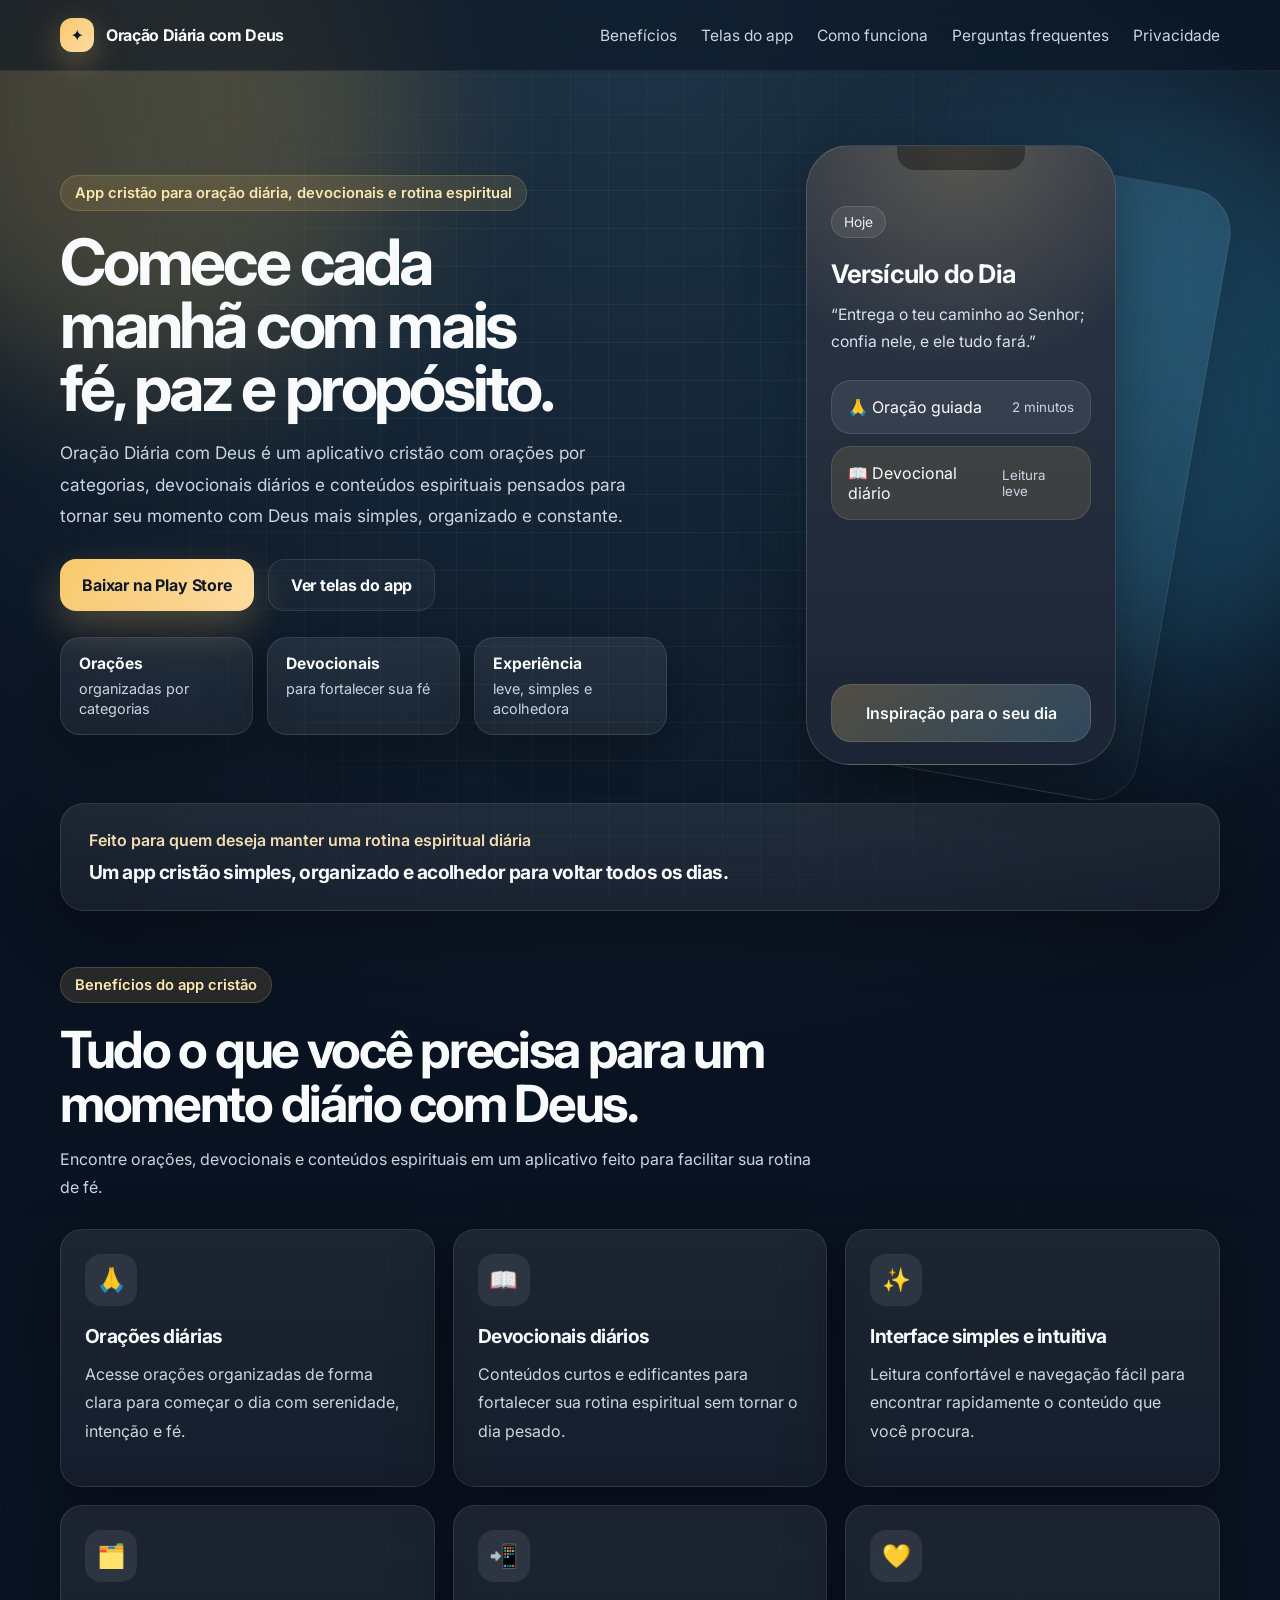
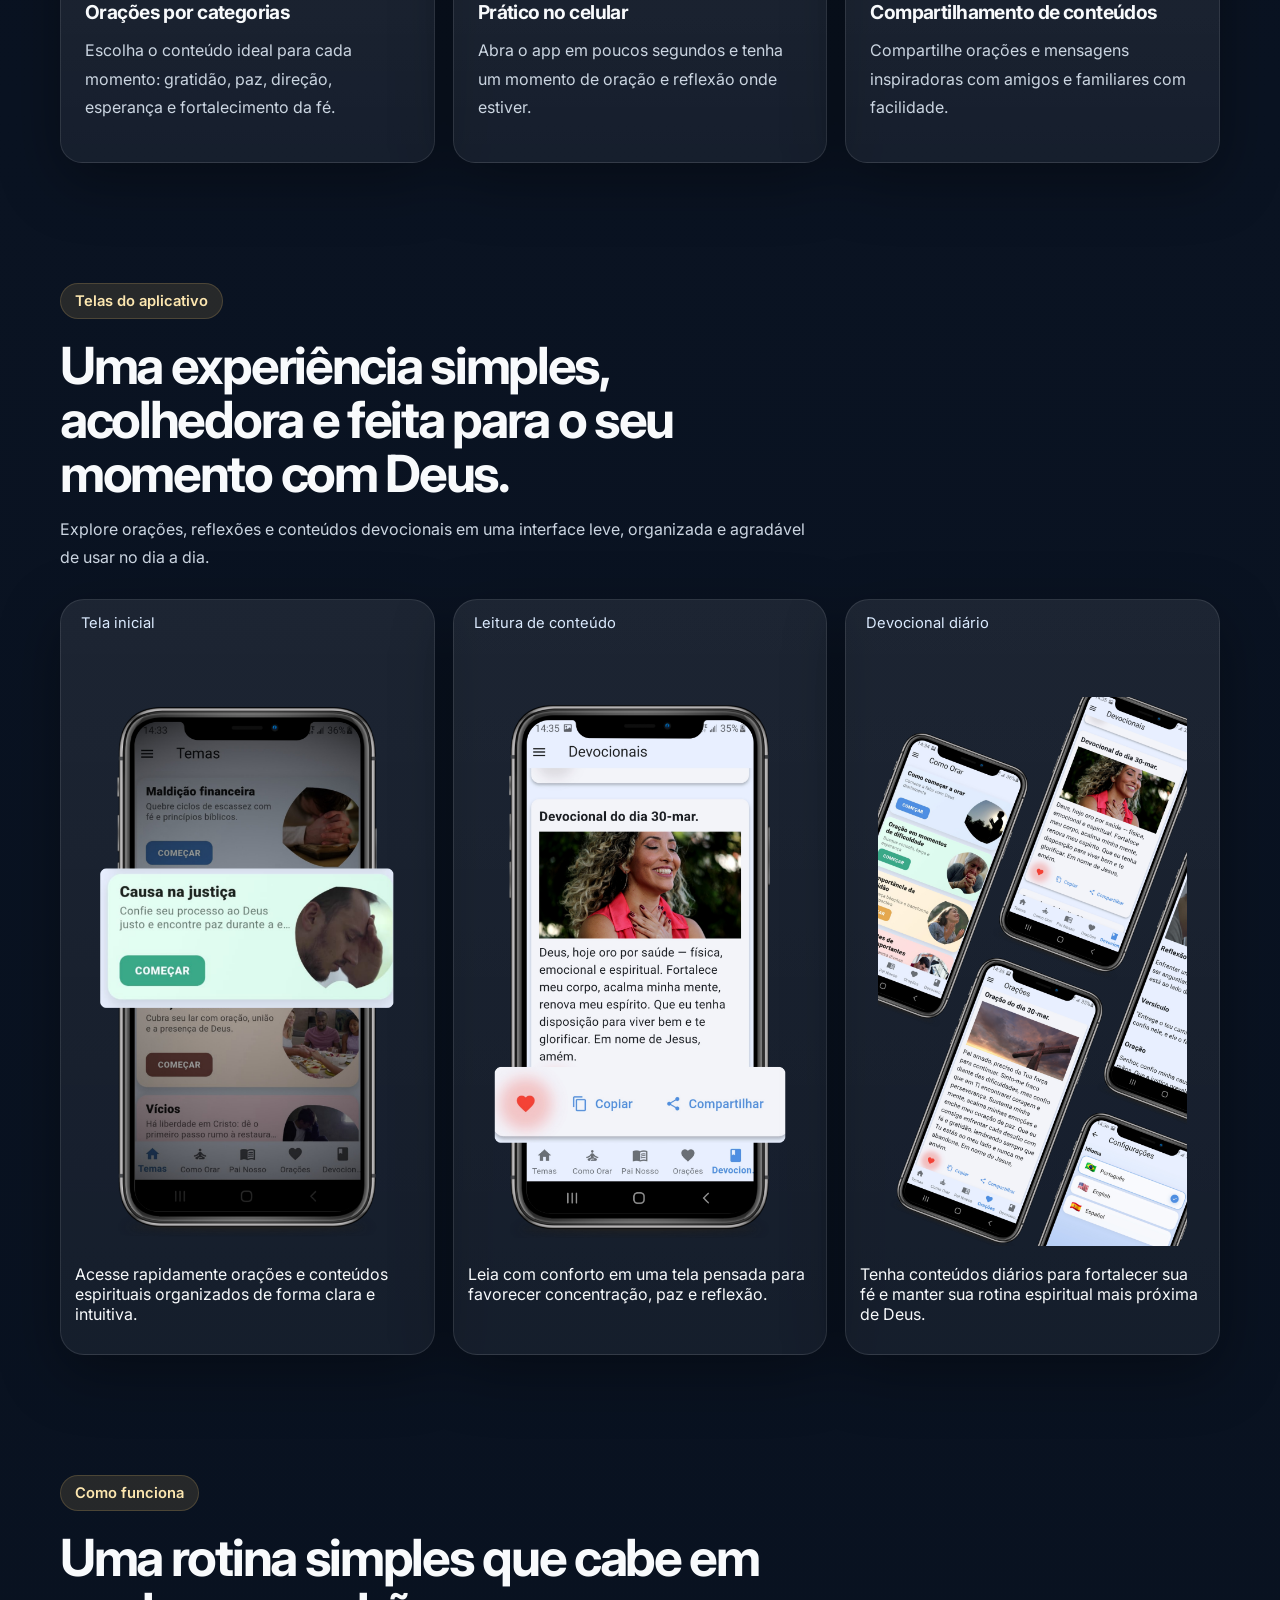
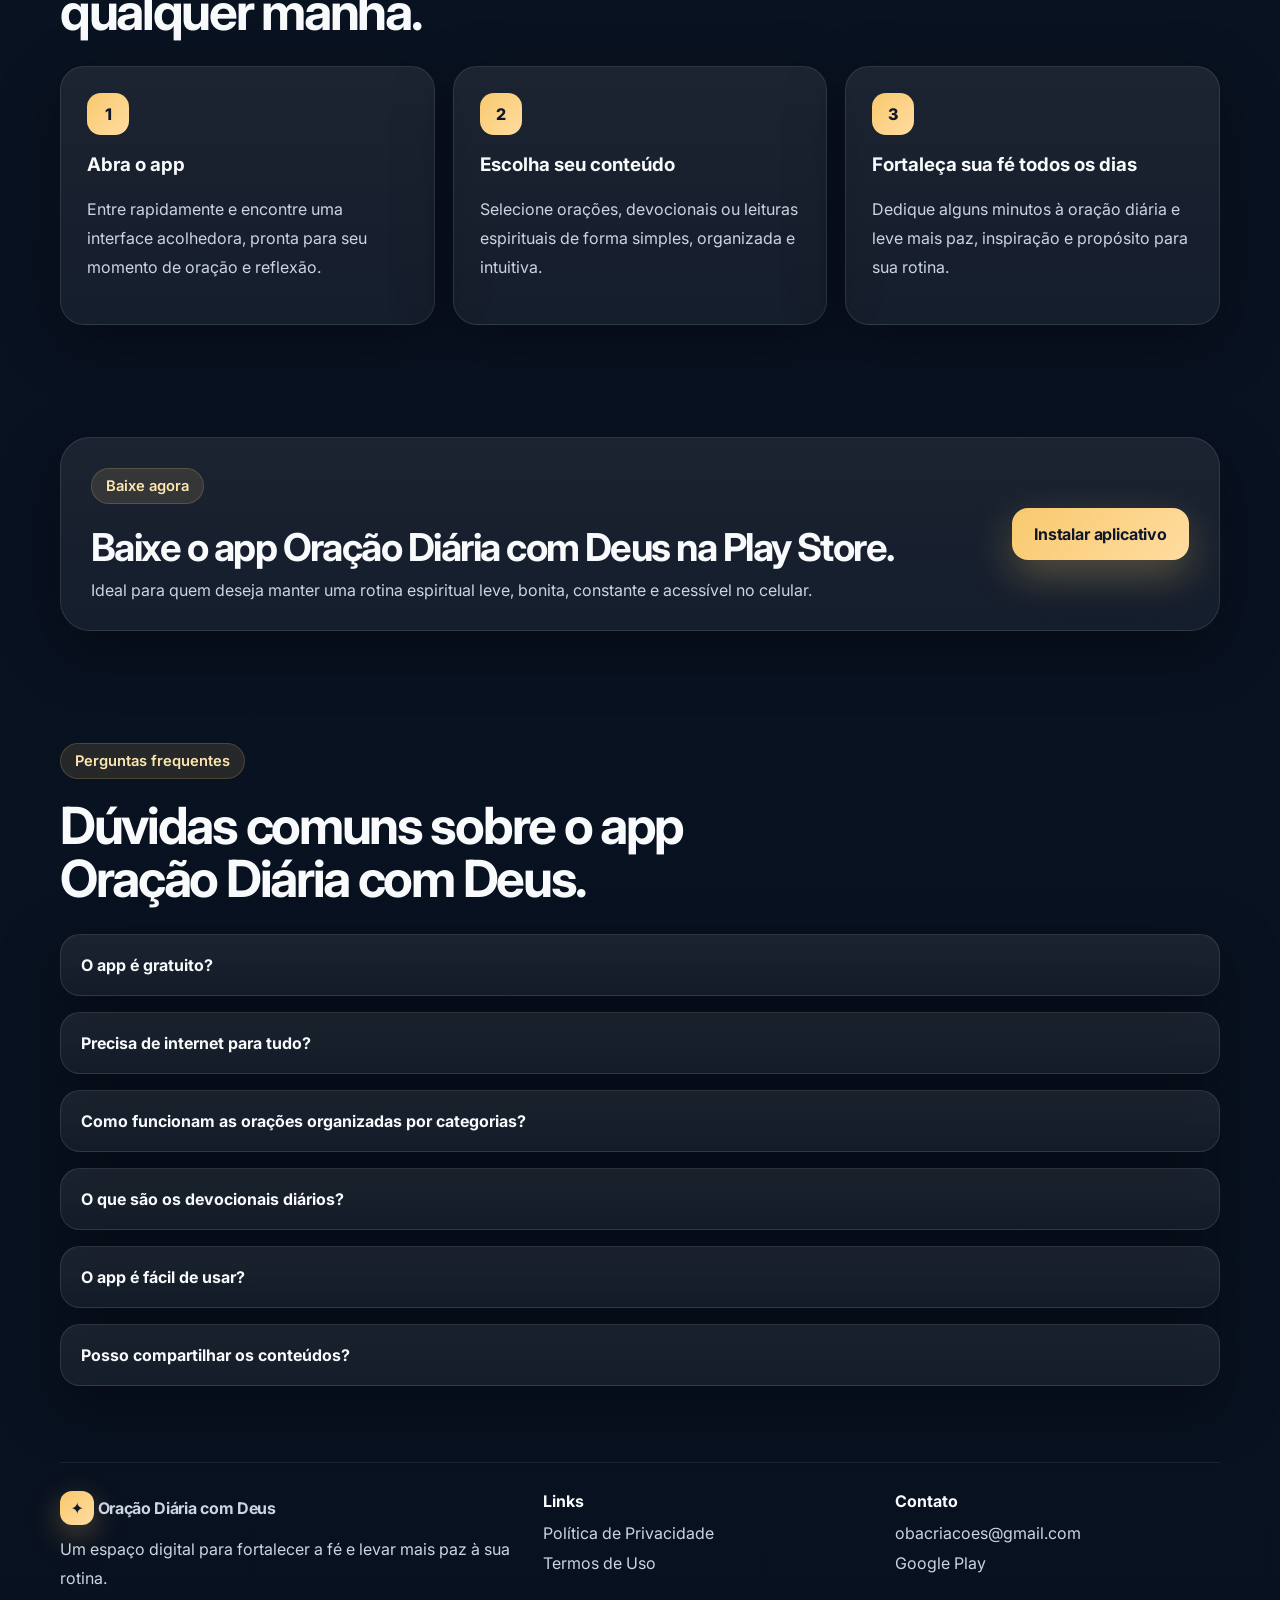
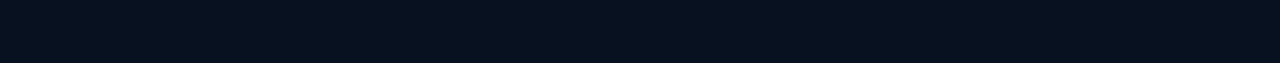
==== index.html @ 7b82adb4 "Add files via upload" ====
<!DOCTYPE html>
<html lang="pt-BR">

<head>
  <meta charset="UTF-8" />
  <meta name="viewport" content="width=device-width, initial-scale=1.0" />

  <title>Oração Diária com Deus | App de orações, devocionais e fé diária</title>
  <meta name="description"
    content="Baixe Oração Diária com Deus, app cristão com orações por categorias, devocionais diários, leitura confortável e conteúdo espiritual para fortalecer sua rotina com Deus." />
  <meta name="theme-color" content="#0f172a" />
  <meta name="robots" content="index, follow, max-image-preview:large" />
  <link rel="canonical" href="https://oracaodiariacomdeus.com.br/" />

  <meta property="og:locale" content="pt_BR" />
  <meta property="og:type" content="website" />
  <meta property="og:site_name" content="Oração Diária com Deus" />
  <meta property="og:title" content="Oração Diária com Deus | App de orações, devocionais e fé diária" />
  <meta property="og:description"
    content="App cristão com orações diárias, devocionais, conteúdo organizado por categorias e experiência simples para seu momento com Deus." />
  <meta property="og:url" content="https://oracaodiariacomdeus.com.br/" />
  <meta property="og:image" content="https://oracaodiariacomdeus.com.br/images/og-cover.jpg" />
  <meta property="og:image:alt" content="Tela do app Oração Diária com Deus com orações e devocionais" />

  <meta name="twitter:card" content="summary_large_image" />
  <meta name="twitter:title" content="Oração Diária com Deus | App de orações, devocionais e fé diária" />
  <meta name="twitter:description"
    content="Baixe o app Oração Diária com Deus e tenha orações, devocionais e conteúdos espirituais em uma experiência leve e acolhedora." />
  <meta name="twitter:image" content="https://oracaodiariacomdeus.com.br/images/og-cover.jpg" />

  <meta name="application-name" content="Oração Diária com Deus" />
  <meta name="apple-mobile-web-app-title" content="Oração Diária com Deus" />

  <link rel="alternate" href="android-app://com.obacriacoes.oracaodamanha/https/oracaodiariacomdeus.com.br/" />
  <link rel="preconnect" href="https://fonts.googleapis.com" />
  <link rel="preconnect" href="https://fonts.gstatic.com" crossorigin />
  <link href="https://fonts.googleapis.com/css2?family=Inter:wght@400;500;600;700;800&display=swap" rel="stylesheet" />
  <link rel="stylesheet" href="styles.css" />

  <script type="application/ld+json">
  {
    "@context": "https://schema.org",
    "@type": "SoftwareApplication",
    "name": "Oração Diária com Deus",
    "applicationCategory": "LifestyleApplication",
    "operatingSystem": "Android",
    "description": "Aplicativo cristão com orações diárias, devocionais, conteúdos espirituais organizados por categorias e leitura confortável para fortalecer a rotina com Deus.",
    "url": "https://oracaodiariacomdeus.com.br/",
    "downloadUrl": "https://play.google.com/store/apps/details?id=com.obacriacoes.oracaodamanha",
    "installUrl": "https://play.google.com/store/apps/details?id=com.obacriacoes.oracaodamanha",
    "offers": {
      "@type": "Offer",
      "price": "0",
      "priceCurrency": "BRL"
    },
    "publisher": {
      "@type": "Organization",
      "name": "Oração Diária com Deus"
    },
    "image": [
      "https://oracaodiariacomdeus.com.br/images/tela-inicial.png",
      "https://oracaodiariacomdeus.com.br/images/tela-detalhe.png",
      "https://oracaodiariacomdeus.com.br/images/tela-devocional.png"
    ]
  }
  </script>

  <script type="application/ld+json">
  {
    "@context": "https://schema.org",
    "@type": "FAQPage",
    "mainEntity": [
      {
        "@type": "Question",
        "name": "O app é gratuito?",
        "acceptedAnswer": {
          "@type": "Answer",
          "text": "Sim. O aplicativo pode ser utilizado gratuitamente e exibe anúncios para manter o conteúdo acessível. Também existe a opção premium para remover anúncios e ter uma experiência ainda mais tranquila."
        }
      },
      {
        "@type": "Question",
        "name": "Precisa de internet para tudo?",
        "acceptedAnswer": {
          "@type": "Answer",
          "text": "Não. Grande parte do conteúdo já fica disponível no próprio aplicativo, permitindo acesso mesmo sem conexão. Algumas funcionalidades podem exigir internet, mas a experiência principal foi pensada para funcionar offline."
        }
      },
      {
        "@type": "Question",
        "name": "Como funcionam as orações organizadas por categorias?",
        "acceptedAnswer": {
          "@type": "Answer",
          "text": "As orações são organizadas de forma clara em categorias, facilitando encontrar rapidamente o conteúdo ideal para cada momento, seja para agradecer, pedir orientação ou fortalecer a fé."
        }
      },
      {
        "@type": "Question",
        "name": "O que são os devocionais diários?",
        "acceptedAnswer": {
          "@type": "Answer",
          "text": "Os devocionais são conteúdos preparados para acompanhar sua rotina espiritual, trazendo reflexões e mensagens que ajudam a manter um momento diário de conexão com Deus."
        }
      },
      {
        "@type": "Question",
        "name": "O app é fácil de usar?",
        "acceptedAnswer": {
          "@type": "Answer",
          "text": "Sim. A interface foi pensada para ser simples, intuitiva e leve, permitindo que qualquer pessoa navegue facilmente entre os conteúdos sem complicações."
        }
      },
      {
        "@type": "Question",
        "name": "Posso compartilhar os conteúdos?",
        "acceptedAnswer": {
          "@type": "Answer",
          "text": "Sim. Você pode compartilhar orações e devocionais com amigos e familiares, levando mensagens de fé e inspiração para outras pessoas."
        }
      }
    ]
  }
  </script>
</head>

<body>
  <div class="bg-orb orb-1"></div>
  <div class="bg-orb orb-2"></div>
  <div class="bg-grid"></div>

  <header class="site-header">
    <div class="container nav">
      <a href="#top" class="brand" aria-label="Página inicial Oração Diária com Deus">
        <span class="brand-mark">✦</span>
        <span>Oração Diária com Deus</span>
      </a>
      <nav aria-label="Navegação principal">
        <a href="#beneficios">Benefícios</a>
        <a href="#screens">Telas do app</a>
        <a href="#como-funciona">Como funciona</a>
        <a href="#faq">Perguntas frequentes</a>
        <a href="privacy-policy.html">Privacidade</a>
      </nav>
    </div>
  </header>

  <main id="top">
    <section class="hero container">
      <div class="hero-copy reveal">
        <span class="eyebrow">App cristão para oração diária, devocionais e rotina espiritual</span>
        <h1>Comece cada manhã com mais fé, paz e propósito.</h1>
        <p class="lead">
          Oração Diária com Deus é um aplicativo cristão com orações por categorias,
          devocionais diários e conteúdos espirituais pensados para tornar seu momento com Deus
          mais simples, organizado e constante.
        </p>
        <div class="hero-actions">
          <a class="btn btn-primary"
            href="https://play.google.com/store/apps/details?id=com.obacriacoes.oracaodamanha"
            target="_blank"
            rel="noopener noreferrer"
            aria-label="Baixar Oração Diária com Deus na Google Play">
            Baixar na Play Store
          </a>
          <a class="btn btn-secondary" href="#screens">Ver telas do app</a>
        </div>
        <div class="mini-stats">
          <div>
            <strong>Orações</strong>
            <span>organizadas por categorias</span>
          </div>
          <div>
            <strong>Devocionais</strong>
            <span>para fortalecer sua fé</span>
          </div>
          <div>
            <strong>Experiência</strong>
            <span>leve, simples e acolhedora</span>
          </div>
        </div>
      </div>

      <div class="hero-visual reveal-delay" aria-label="Prévia visual do aplicativo">
        <div class="phone phone-back"></div>
        <div class="phone phone-front">
          <div class="phone-notch"></div>
          <div class="screen-content">
            <div class="screen-badge">Hoje</div>
            <h3>Versículo do Dia</h3>
            <p class="screen-verse">“Entrega o teu caminho ao Senhor; confia nele, e ele tudo fará.”</p>
            <div class="screen-card">
              <span>🙏 Oração guiada</span>
              <small>2 minutos</small>
            </div>
            <div class="screen-card alt">
              <span>📖 Devocional diário</span>
              <small>Leitura leve</small>
            </div>
            <div class="screen-footer">
              <span>Inspiração para o seu dia</span>
            </div>
          </div>
        </div>
      </div>
    </section>

    <section class="trust container reveal" aria-label="Proposta de valor do aplicativo">
      <div class="trust-card">
        <span>Feito para quem deseja manter uma rotina espiritual diária</span>
        <strong>Um app cristão simples, organizado e acolhedor para voltar todos os dias.</strong>
      </div>
    </section>

    <section id="beneficios" class="section container">
      <div class="section-heading reveal">
        <span class="eyebrow">Benefícios do app cristão</span>
        <h2>Tudo o que você precisa para um momento diário com Deus.</h2>
        <p>Encontre orações, devocionais e conteúdos espirituais em um aplicativo feito para facilitar sua rotina de fé.</p>
      </div>
      <div class="feature-grid">
        <article class="card reveal">
          <div class="icon">🙏</div>
          <h3>Orações diárias</h3>
          <p>Acesse orações organizadas de forma clara para começar o dia com serenidade, intenção e fé.</p>
        </article>
        <article class="card reveal">
          <div class="icon">📖</div>
          <h3>Devocionais diários</h3>
          <p>Conteúdos curtos e edificantes para fortalecer sua rotina espiritual sem tornar o dia pesado.</p>
        </article>
        <article class="card reveal">
          <div class="icon">✨</div>
          <h3>Interface simples e intuitiva</h3>
          <p>Leitura confortável e navegação fácil para encontrar rapidamente o conteúdo que você procura.</p>
        </article>
        <article class="card reveal">
          <div class="icon">🗂️</div>
          <h3>Orações por categorias</h3>
          <p>Escolha o conteúdo ideal para cada momento: gratidão, paz, direção, esperança e fortalecimento da fé.</p>
        </article>
        <article class="card reveal">
          <div class="icon">📲</div>
          <h3>Prático no celular</h3>
          <p>Abra o app em poucos segundos e tenha um momento de oração e reflexão onde estiver.</p>
        </article>
        <article class="card reveal">
          <div class="icon">💛</div>
          <h3>Compartilhamento de conteúdos</h3>
          <p>Compartilhe orações e mensagens inspiradoras com amigos e familiares com facilidade.</p>
        </article>
      </div>
    </section>

    <section id="screens" class="section container section-soft">
      <div class="section-heading reveal">
        <span class="eyebrow">Telas do aplicativo</span>
        <h2>Uma experiência simples, acolhedora e feita para o seu momento com Deus.</h2>
        <p>Explore orações, reflexões e conteúdos devocionais em uma interface leve, organizada e agradável de usar no dia a dia.</p>
      </div>

      <div class="shots-grid">
        <div class="shot reveal">
          <div class="shot-top">Tela inicial</div>
          <div class="shot-body">
            <img src="images/tela-inicial.png"
              alt="Tela inicial do aplicativo Oração Diária com Deus mostrando categorias de orações"
              class="shot-image" />
          </div>
          <p class="shot-caption">Acesse rapidamente orações e conteúdos espirituais organizados de forma clara e intuitiva.</p>
        </div>

        <div class="shot reveal">
          <div class="shot-top">Leitura de conteúdo</div>
          <div class="shot-body">
            <img src="images/tela-detalhe.png"
              alt="Tela de leitura de oração no aplicativo Oração Diária com Deus com texto confortável"
              class="shot-image" />
          </div>
          <p class="shot-caption">Leia com conforto em uma tela pensada para favorecer concentração, paz e reflexão.</p>
        </div>

        <div class="shot reveal">
          <div class="shot-top">Devocional diário</div>
          <div class="shot-body">
            <img src="images/tela-devocional.png"
              alt="Tela de devocional diário do aplicativo Oração Diária com Deus"
              class="shot-image" />
          </div>
          <p class="shot-caption">Tenha conteúdos diários para fortalecer sua fé e manter sua rotina espiritual mais próxima de Deus.</p>
        </div>
      </div>
    </section>

    <section id="como-funciona" class="section container">
      <div class="section-heading reveal">
        <span class="eyebrow">Como funciona</span>
        <h2>Uma rotina simples que cabe em qualquer manhã.</h2>
      </div>
      <div class="steps">
        <article class="step reveal">
          <span class="step-number">1</span>
          <h3>Abra o app</h3>
          <p>Entre rapidamente e encontre uma interface acolhedora, pronta para seu momento de oração e reflexão.</p>
        </article>
        <article class="step reveal">
          <span class="step-number">2</span>
          <h3>Escolha seu conteúdo</h3>
          <p>Selecione orações, devocionais ou leituras espirituais de forma simples, organizada e intuitiva.</p>
        </article>
        <article class="step reveal">
          <span class="step-number">3</span>
          <h3>Fortaleça sua fé todos os dias</h3>
          <p>Dedique alguns minutos à oração diária e leve mais paz, inspiração e propósito para sua rotina.</p>
        </article>
      </div>
    </section>

    <section class="section container">
      <div class="cta reveal">
        <div>
          <span class="eyebrow">Baixe agora</span>
          <h2>Baixe o app Oração Diária com Deus na Play Store.</h2>
          <p>Ideal para quem deseja manter uma rotina espiritual leve, bonita, constante e acessível no celular.</p>
        </div>
        <a class="btn btn-primary"
          href="https://play.google.com/store/apps/details?id=com.obacriacoes.oracaodamanha"
          target="_blank"
          rel="noopener noreferrer"
          aria-label="Instalar aplicativo Oração Diária com Deus na Google Play">
          Instalar aplicativo
        </a>
      </div>
    </section>

    <section id="faq" class="section container">
      <div class="section-heading reveal">
        <span class="eyebrow">Perguntas frequentes</span>
        <h2>Dúvidas comuns sobre o app Oração Diária com Deus.</h2>
      </div>

      <div class="faq-list">
        <details class="faq-item reveal">
          <summary>O app é gratuito?</summary>
          <p>Sim. O aplicativo pode ser utilizado gratuitamente e exibe anúncios para manter o conteúdo acessível. Também existe a opção premium para remover anúncios e ter uma experiência ainda mais tranquila.</p>
        </details>

        <details class="faq-item reveal">
          <summary>Precisa de internet para tudo?</summary>
          <p>Não. Grande parte do conteúdo já fica disponível no próprio aplicativo, permitindo acesso mesmo sem conexão. Algumas funcionalidades podem exigir internet, mas a experiência principal foi pensada para funcionar offline.</p>
        </details>

        <details class="faq-item reveal">
          <summary>Como funcionam as orações organizadas por categorias?</summary>
          <p>As orações são organizadas de forma clara em categorias, facilitando encontrar rapidamente o conteúdo ideal para cada momento, seja para agradecer, pedir orientação ou fortalecer a fé.</p>
        </details>

        <details class="faq-item reveal">
          <summary>O que são os devocionais diários?</summary>
          <p>Os devocionais são conteúdos preparados para acompanhar sua rotina espiritual, trazendo reflexões e mensagens que ajudam a manter um momento diário de conexão com Deus.</p>
        </details>

        <details class="faq-item reveal">
          <summary>O app é fácil de usar?</summary>
          <p>Sim. A interface foi pensada para ser simples, intuitiva e leve, permitindo que qualquer pessoa navegue facilmente entre os conteúdos sem complicações.</p>
        </details>

        <details class="faq-item reveal">
          <summary>Posso compartilhar os conteúdos?</summary>
          <p>Sim. Você pode compartilhar orações e devocionais com amigos e familiares, levando mensagens de fé e inspiração para outras pessoas.</p>
        </details>
      </div>
    </section>
  </main>

  <footer class="site-footer">
    <div class="container footer-grid">
      <div>
        <a href="#top" class="brand footer-brand" aria-label="Voltar ao topo da página">
          <span class="brand-mark">✦</span>
          <span>Oração Diária com Deus</span>
        </a>
        <p class="footer-copy">Um espaço digital para fortalecer a fé e levar mais paz à sua rotina.</p>
      </div>
      <div>
        <h4>Links</h4>
        <a href="privacy-policy.html">Política de Privacidade</a>
        <a href="terms.html">Termos de Uso</a>
      </div>
      <div>
        <h4>Contato</h4>
        <a href="mailto:obacriacoes@gmail.com">obacriacoes@gmail.com</a>
        <a href="https://play.google.com/store/apps/details?id=com.obacriacoes.oracaodamanha" target="_blank" rel="noopener noreferrer">Google Play</a>
      </div>
    </div>
  </footer>

  <script src="script.js"></script>
</body>

</html>
---- styles.css ----
:root {
  --bg: #08111f;
  --bg-soft: rgba(255,255,255,0.06);
  --card: rgba(255,255,255,0.08);
  --card-strong: rgba(255,255,255,0.12);
  --text: #f8fafc;
  --muted: #cbd5e1;
  --line: rgba(255,255,255,0.1);
  --primary: #f8c96d;
  --primary-2: #ffdca1;
  --accent: #7dd3fc;
  --shadow: 0 18px 60px rgba(0, 0, 0, 0.35);
  --radius-xl: 28px;
  --radius-lg: 22px;
  --radius-md: 16px;
  --container: 1160px;
}

* { box-sizing: border-box; }
html { scroll-behavior: smooth; }
body {
  margin: 0;
  font-family: 'Inter', system-ui, -apple-system, BlinkMacSystemFont, 'Segoe UI', sans-serif;
  background:
    radial-gradient(circle at top, rgba(125, 211, 252, 0.18), transparent 22%),
    linear-gradient(180deg, #09111e 0%, #0a1322 35%, #08111f 100%);
  color: var(--text);
  min-height: 100vh;
  overflow-x: hidden;
}

a { color: inherit; text-decoration: none; }
img { max-width: 100%; display: block; }
.container { width: min(calc(100% - 40px), var(--container)); margin: 0 auto; position: relative; z-index: 2; }

.bg-grid {
  position: fixed;
  inset: 0;
  background-image:
    linear-gradient(rgba(255,255,255,0.04) 1px, transparent 1px),
    linear-gradient(90deg, rgba(255,255,255,0.04) 1px, transparent 1px);
  background-size: 38px 38px;
  mask-image: radial-gradient(circle at center, black 35%, transparent 82%);
  pointer-events: none;
  z-index: 0;
}

.bg-orb {
  position: fixed;
  width: 34rem;
  height: 34rem;
  border-radius: 999px;
  filter: blur(80px);
  opacity: 0.22;
  z-index: 0;
  pointer-events: none;
}
.orb-1 { top: -10rem; left: -8rem; background: #f6c35a; }
.orb-2 { right: -8rem; top: 8rem; background: #38bdf8; }

.site-header {
  position: sticky;
  top: 0;
  z-index: 10;
  backdrop-filter: blur(16px);
  background: rgba(8, 17, 31, 0.55);
  border-bottom: 1px solid rgba(255,255,255,0.06);
}

.nav {
  display: flex;
  align-items: center;
  justify-content: space-between;
  padding: 18px 0;
}

.brand {
  display: inline-flex;
  align-items: center;
  gap: 12px;
  font-weight: 700;
  letter-spacing: -0.02em;
}

.brand-mark {
  display: inline-grid;
  place-items: center;
  width: 34px;
  height: 34px;
  border-radius: 12px;
  color: #0f172a;
  background: linear-gradient(135deg, var(--primary), var(--primary-2));
  box-shadow: 0 10px 30px rgba(248, 201, 109, 0.3);
}

nav {
  display: flex;
  gap: 24px;
  color: var(--muted);
  font-size: 0.97rem;
}

nav a:hover { color: var(--text); }

.hero {
  display: grid;
  grid-template-columns: 1.08fr 0.92fr;
  gap: 36px;
  align-items: center;
  padding: 84px 0 48px;
}

.eyebrow {
  display: inline-flex;
  padding: 8px 14px;
  border-radius: 999px;
  background: rgba(248, 201, 109, 0.12);
  border: 1px solid rgba(248, 201, 109, 0.18);
  color: #fde7b0;
  font-weight: 600;
  font-size: 0.92rem;
  margin-bottom: 20px;
}

h1, h2, h3, h4, p { margin-top: 0; }
.hero h1 {
  font-size: clamp(2.7rem, 5vw, 5rem);
  line-height: 0.98;
  letter-spacing: -0.05em;
  max-width: 12ch;
  margin-bottom: 18px;
}

.lead {
  color: var(--muted);
  font-size: 1.08rem;
  line-height: 1.8;
  max-width: 60ch;
  margin-bottom: 28px;
}

.hero-actions {
  display: flex;
  gap: 14px;
  flex-wrap: wrap;
  margin-bottom: 26px;
}

.btn {
  display: inline-flex;
  align-items: center;
  justify-content: center;
  min-height: 52px;
  padding: 0 22px;
  border-radius: 16px;
  font-weight: 700;
  letter-spacing: -0.01em;
  transition: transform .2s ease, box-shadow .2s ease, border-color .2s ease;
}
.btn:hover { transform: translateY(-2px); }
.btn-primary {
  color: #0f172a;
  background: linear-gradient(135deg, var(--primary), var(--primary-2));
  box-shadow: 0 16px 40px rgba(248, 201, 109, 0.28);
}
.btn-secondary {
  color: var(--text);
  background: rgba(255,255,255,0.04);
  border: 1px solid rgba(255,255,255,0.1);
}

.mini-stats {
  display: grid;
  grid-template-columns: repeat(3, 1fr);
  gap: 14px;
  max-width: 720px;
}

.mini-stats div,
.card,
.step,
.trust-card,
.cta,
.faq-item,
.shot {
  background: linear-gradient(180deg, rgba(255,255,255,0.08), rgba(255,255,255,0.05));
  border: 1px solid var(--line);
  box-shadow: var(--shadow);
}

.mini-stats div {
  padding: 16px 18px;
  border-radius: 20px;
}
.mini-stats strong { display: block; margin-bottom: 5px; font-size: 0.98rem; }
.mini-stats span { color: var(--muted); font-size: 0.9rem; }

.hero-visual {
  position: relative;
  min-height: 600px;
  display: grid;
  place-items: center;
}

.phone {
  position: absolute;
  width: 310px;
  height: 620px;
  border-radius: 44px;
  border: 1px solid rgba(255,255,255,0.14);
  background: linear-gradient(180deg, rgba(255,255,255,0.12), rgba(255,255,255,0.04));
  box-shadow: var(--shadow);
}
.phone-back {
  transform: translate(70px, 20px) rotate(10deg);
  opacity: 0.6;
  background: linear-gradient(180deg, rgba(125, 211, 252, 0.25), rgba(255,255,255,0.03));
}
.phone-front {
  overflow: hidden;
  background:
    linear-gradient(180deg, rgba(255,255,255,0.12), rgba(255,255,255,0.06)),
    radial-gradient(circle at top, rgba(248, 201, 109, 0.22), transparent 36%),
    linear-gradient(180deg, #0f1a2c 0%, #0d1728 100%);
}
.phone-notch {
  width: 128px;
  height: 24px;
  background: rgba(0,0,0,0.35);
  border-radius: 0 0 18px 18px;
  margin: 0 auto;
}
.screen-content {
  padding: 26px 24px 22px;
  display: flex;
  flex-direction: column;
  height: calc(100% - 24px);
}
.screen-badge {
  align-self: flex-start;
  margin-top: 10px;
  font-size: 0.86rem;
  padding: 7px 12px;
  border-radius: 999px;
  background: rgba(255,255,255,0.08);
  border: 1px solid rgba(255,255,255,0.12);
  color: #e5eefc;
}
.screen-content h3 { margin: 20px 0 12px; font-size: 1.6rem; letter-spacing: -0.03em; }
.screen-verse {
  color: #d8e1f1;
  font-size: 0.98rem;
  line-height: 1.75;
  margin-bottom: 24px;
}
.screen-card {
  padding: 16px;
  border-radius: 20px;
  background: rgba(255,255,255,0.08);
  border: 1px solid rgba(255,255,255,0.1);
  display: flex;
  justify-content: space-between;
  align-items: center;
  margin-bottom: 12px;
}
.screen-card.alt { background: rgba(248, 201, 109, 0.12); }
.screen-card small { color: var(--muted); }
.screen-footer {
  margin-top: auto;
  padding: 18px;
  border-radius: 20px;
  background: linear-gradient(135deg, rgba(248, 201, 109, 0.24), rgba(125, 211, 252, 0.2));
  border: 1px solid rgba(255,255,255,0.12);
  text-align: center;
  font-weight: 600;
}

.section {
  padding: 56px 0;
}
.section-soft {
  padding: 64px 0;
}
.section-heading {
  max-width: 760px;
  margin-bottom: 28px;
}
.section-heading h2 {
  font-size: clamp(2rem, 4vw, 3.25rem);
  line-height: 1.05;
  letter-spacing: -0.045em;
  margin-bottom: 14px;
}
.section-heading p {
  color: var(--muted);
  line-height: 1.75;
}

.trust-card {
  padding: 26px 28px;
  border-radius: 24px;
  display: grid;
  gap: 10px;
}
.trust-card span { color: #f4ddb2; font-weight: 600; }
.trust-card strong { font-size: 1.2rem; letter-spacing: -0.03em; }

.feature-grid {
  display: grid;
  grid-template-columns: repeat(3, 1fr);
  gap: 18px;
}
.card {
  padding: 24px;
  border-radius: var(--radius-lg);
}
.icon {
  width: 52px;
  height: 52px;
  border-radius: 16px;
  display: grid;
  place-items: center;
  font-size: 1.45rem;
  background: rgba(255,255,255,0.08);
  margin-bottom: 18px;
}
.card h3 {
  font-size: 1.2rem;
  letter-spacing: -0.03em;
  margin-bottom: 12px;
}
.card p,
.step p,
.faq-item p,
.footer-copy {
  color: var(--muted);
  line-height: 1.8;
}

.shots-grid {
  display: grid;
  grid-template-columns: repeat(3, 1fr);
  gap: 18px;
}
.shot {
  padding: 14px;
  border-radius: 24px;
}
.shot-top {
  color: #dbeafe;
  font-size: 0.92rem;
  margin-bottom: 12px;
  padding-left: 6px;
}
.shot-body {
  aspect-ratio: 10 / 18;
  border-radius: 20px;
  display: grid;
  place-items: end start;
  padding: 18px;
  font-size: 1.3rem;
  font-weight: 700;
  letter-spacing: -0.03em;
}
.shot-gradient-1 { background: linear-gradient(180deg, #2b446f, #0d1728 75%); }
.shot-gradient-2 { background: linear-gradient(180deg, #6f542b, #1e1a12 75%); }
.shot-gradient-3 { background: linear-gradient(180deg, #2d5c54, #0e1618 75%); }

.steps {
  display: grid;
  grid-template-columns: repeat(3, 1fr);
  gap: 18px;
}
.step {
  padding: 26px;
  border-radius: 24px;
}
.step-number {
  display: inline-grid;
  place-items: center;
  width: 42px;
  height: 42px;
  border-radius: 14px;
  background: linear-gradient(135deg, var(--primary), var(--primary-2));
  color: #0f172a;
  font-weight: 800;
  margin-bottom: 18px;
}

.cta {
  padding: 30px;
  border-radius: 30px;
  display: flex;
  gap: 20px;
  align-items: center;
  justify-content: space-between;
}
.cta h2 {
  margin-bottom: 10px;
  font-size: clamp(1.8rem, 3vw, 2.8rem);
  letter-spacing: -0.04em;
}
.cta p { color: var(--muted); margin-bottom: 0; }

.faq-list {
  display: grid;
  gap: 16px;
}
.faq-item {
  border-radius: 20px;
  padding: 2px 20px;
}
.faq-item summary {
  cursor: pointer;
  list-style: none;
  font-weight: 700;
  padding: 18px 0;
}
.faq-item summary::-webkit-details-marker { display: none; }
.faq-item p { padding-bottom: 18px; margin-bottom: 0; }
code {
  background: rgba(255,255,255,0.08);
  border: 1px solid rgba(255,255,255,0.12);
  padding: 3px 7px;
  border-radius: 8px;
}

.site-footer {
  padding: 20px 0 54px;
}
.footer-grid {
  display: grid;
  grid-template-columns: 1.4fr 1fr 1fr;
  gap: 28px;
  border-top: 1px solid rgba(255,255,255,0.08);
  padding-top: 28px;
}
.footer-brand { margin-bottom: 14px; }
.site-footer h4 {
  margin-bottom: 12px;
  font-size: 1rem;
}
.site-footer a {
  display: block;
  color: var(--muted);
  margin-bottom: 10px;
}
.site-footer a:hover { color: var(--text); }

.reveal, .reveal-delay {
  opacity: 0;
  transform: translateY(22px);
  transition: opacity .8s ease, transform .8s ease;
}
.reveal-delay { transition-delay: .16s; }
.reveal.visible, .reveal-delay.visible {
  opacity: 1;
  transform: translateY(0);
}

@media (max-width: 1024px) {
  .hero { grid-template-columns: 1fr; }
  .hero-visual { min-height: 520px; }
  .feature-grid, .shots-grid, .steps, .footer-grid { grid-template-columns: 1fr 1fr; }
  .cta { flex-direction: column; align-items: flex-start; }
}

@media (max-width: 760px) {
  nav { display: none; }
  .container { width: min(calc(100% - 28px), var(--container)); }
  .hero { padding-top: 58px; }
  .mini-stats, .feature-grid, .shots-grid, .steps, .footer-grid { grid-template-columns: 1fr; }
  .hero-visual { min-height: 420px; }
  .phone { width: 248px; height: 500px; }
  .phone-back { transform: translate(36px, 14px) rotate(10deg); }
  .screen-content h3 { font-size: 1.4rem; }
  .section { padding: 42px 0; }
  .cta { padding: 22px; border-radius: 24px; }
}
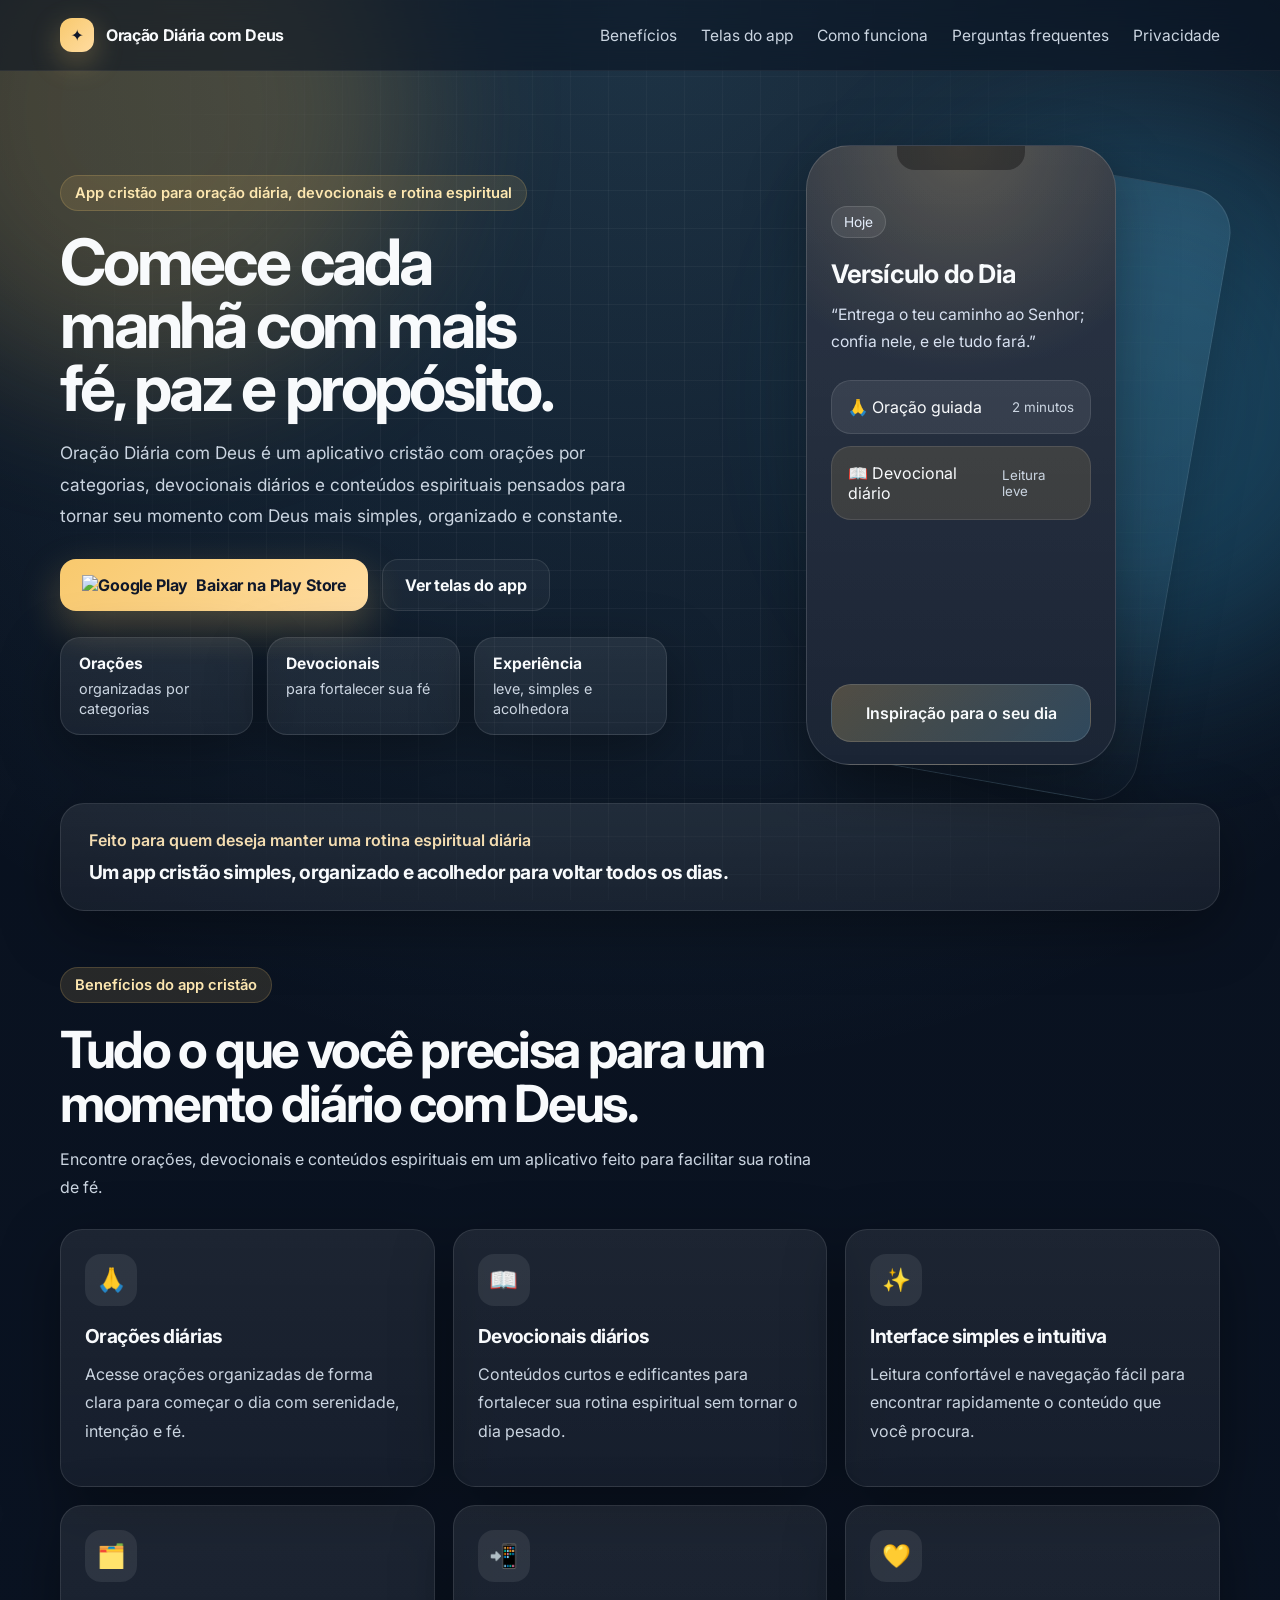
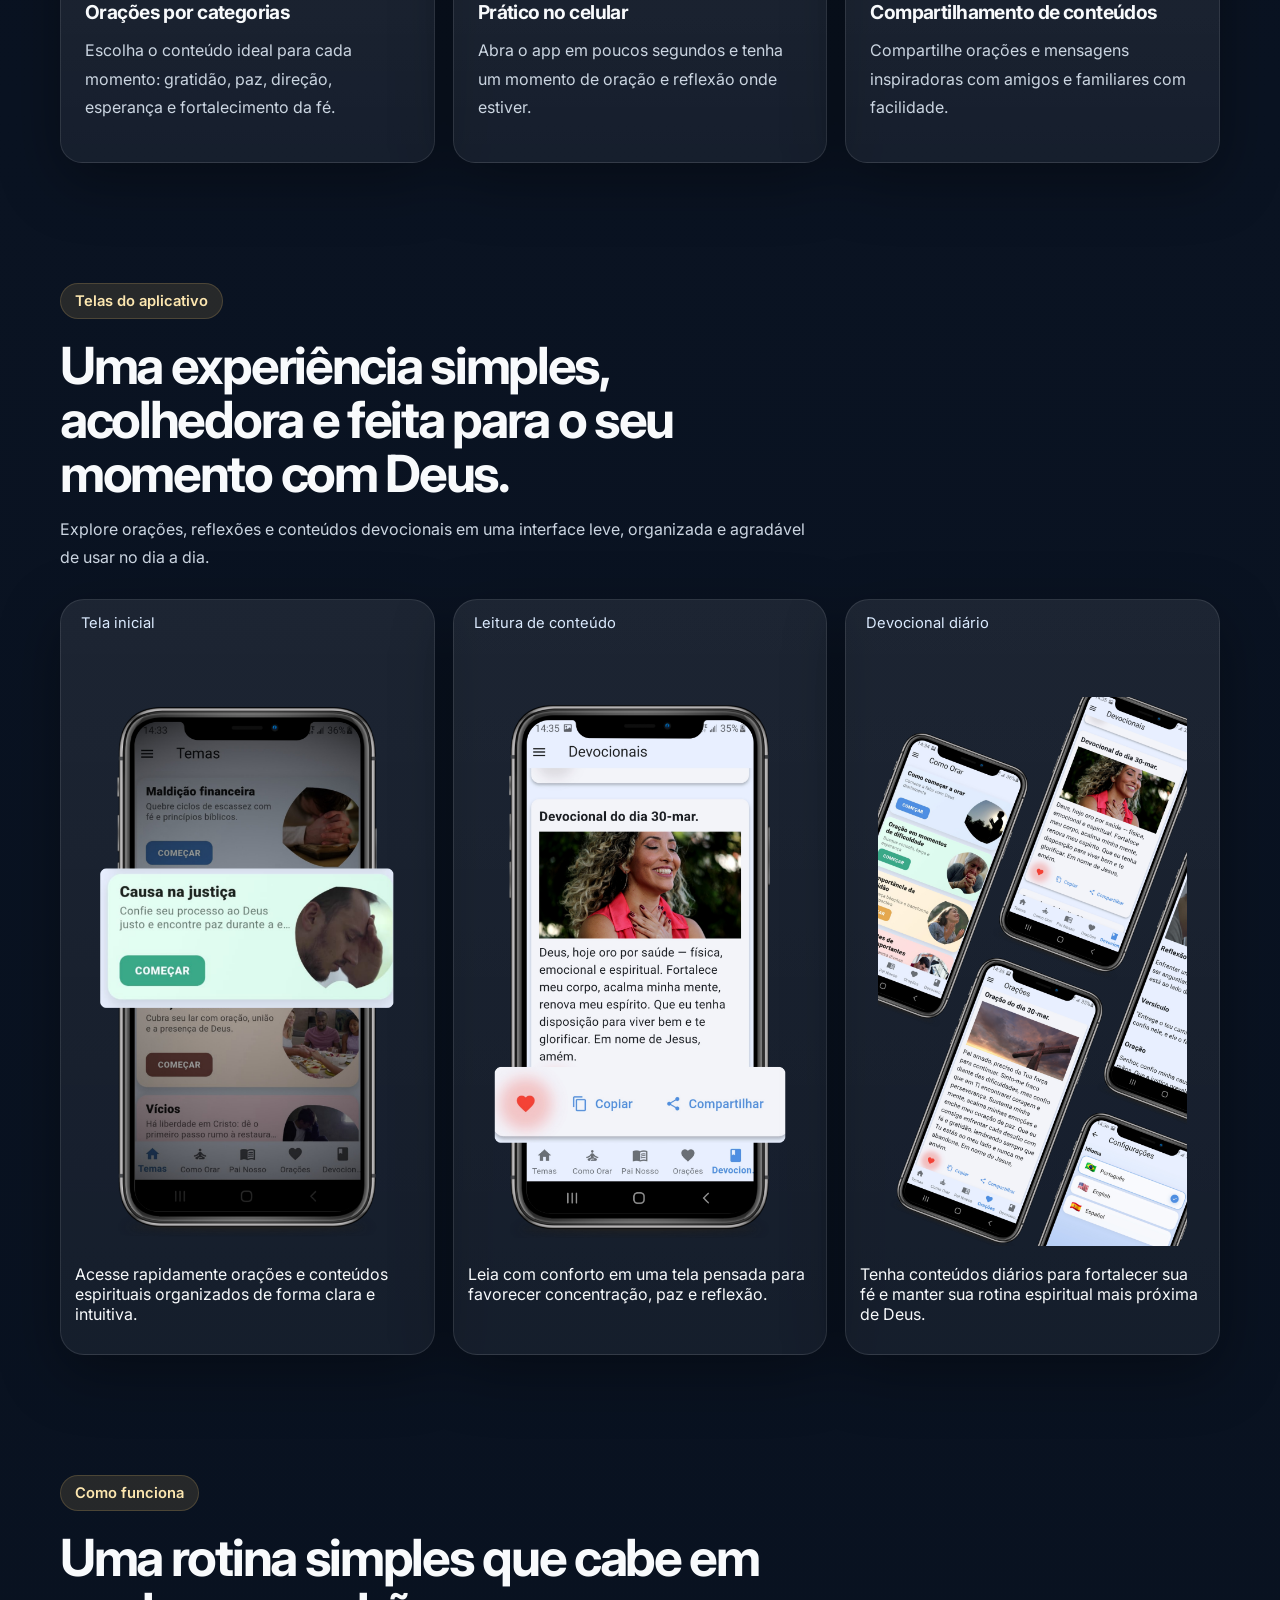
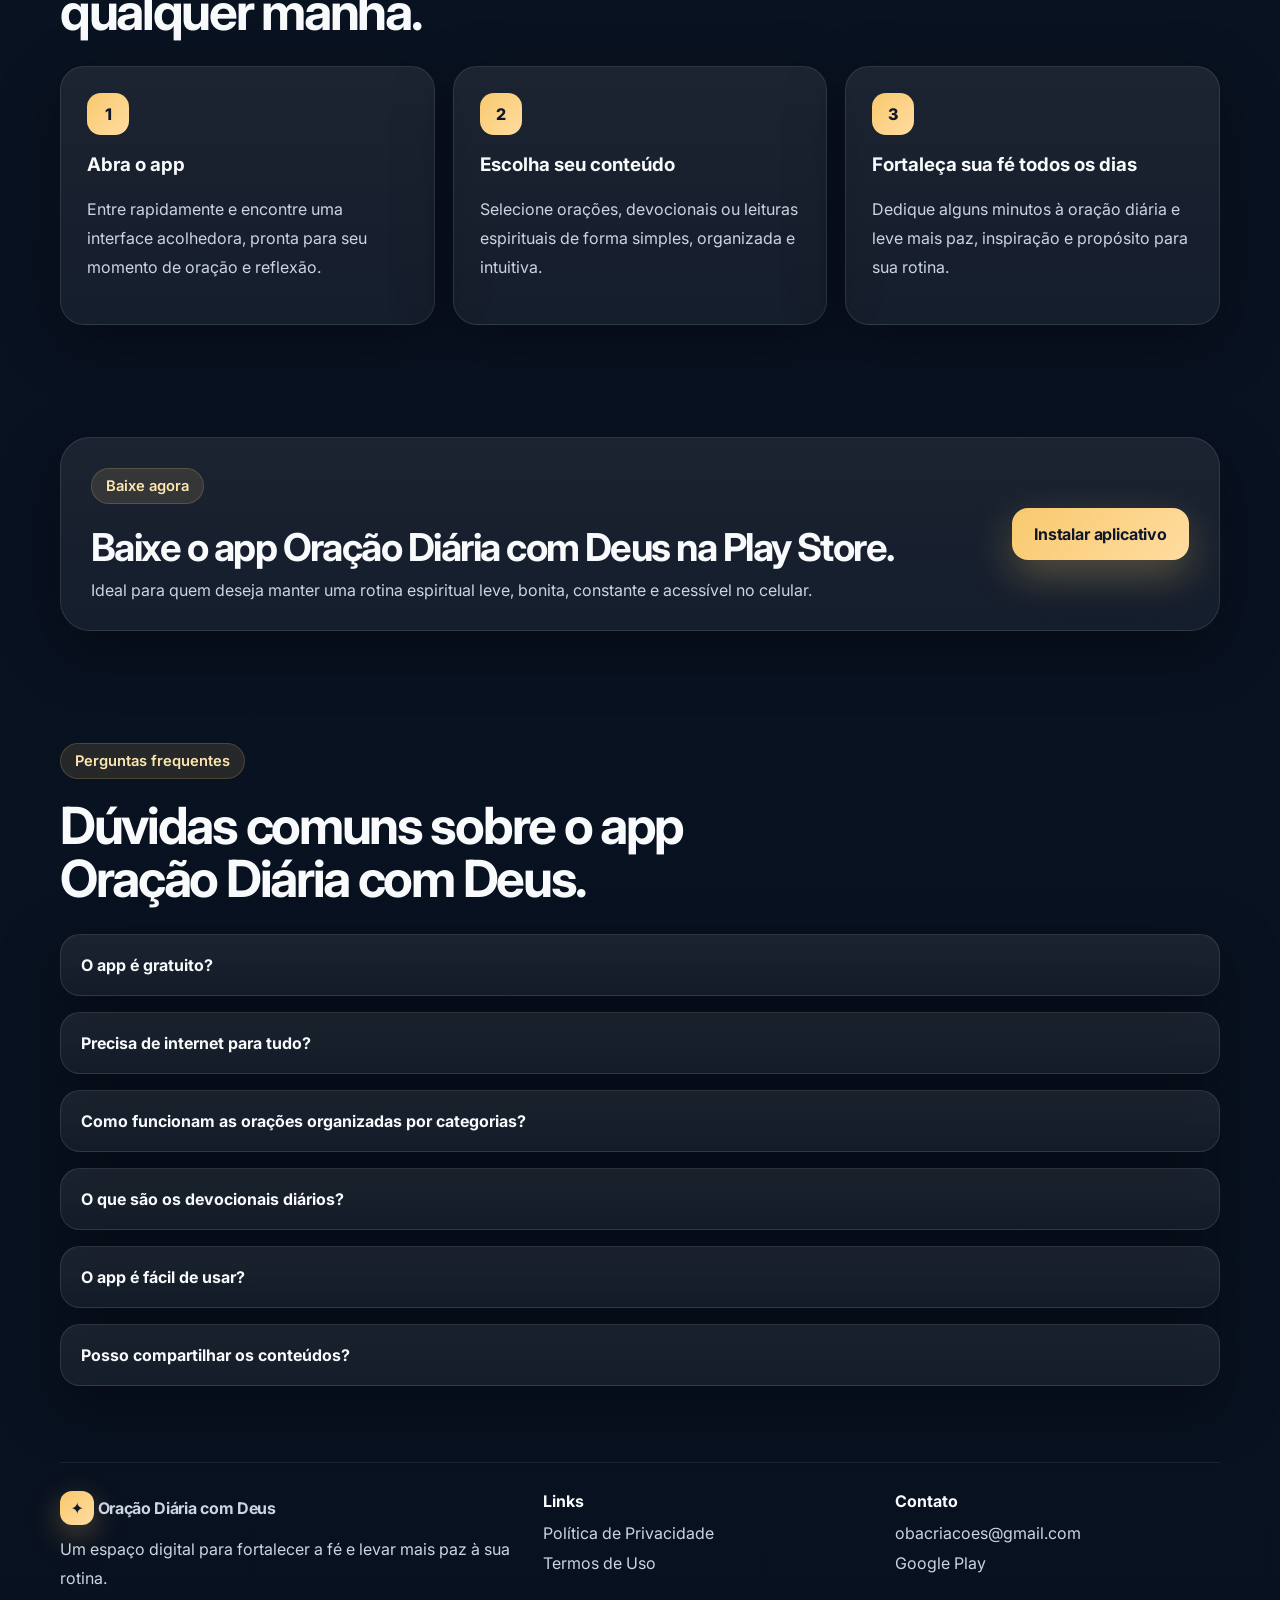
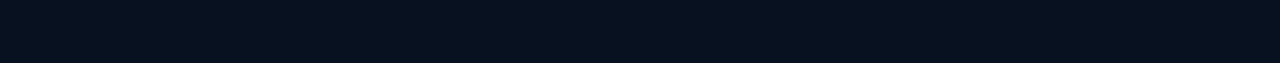
==== commit 14d75fff: "Update index.html" ====
--- a/index.html
+++ b/index.html
@@ -160,6 +160,8 @@
             target="_blank"
             rel="noopener noreferrer"
             aria-label="Baixar Oração Diária com Deus na Google Play">
+            
+            <img src="images/google-play.png" alt="Google Play" style="height:20px; vertical-align:middle; margin-right:8px;">
             Baixar na Play Store
           </a>
           <a class="btn btn-secondary" href="#screens">Ver telas do app</a>
@@ -397,4 +399,4 @@
   <script src="script.js"></script>
 </body>
 
-</html>+</html>
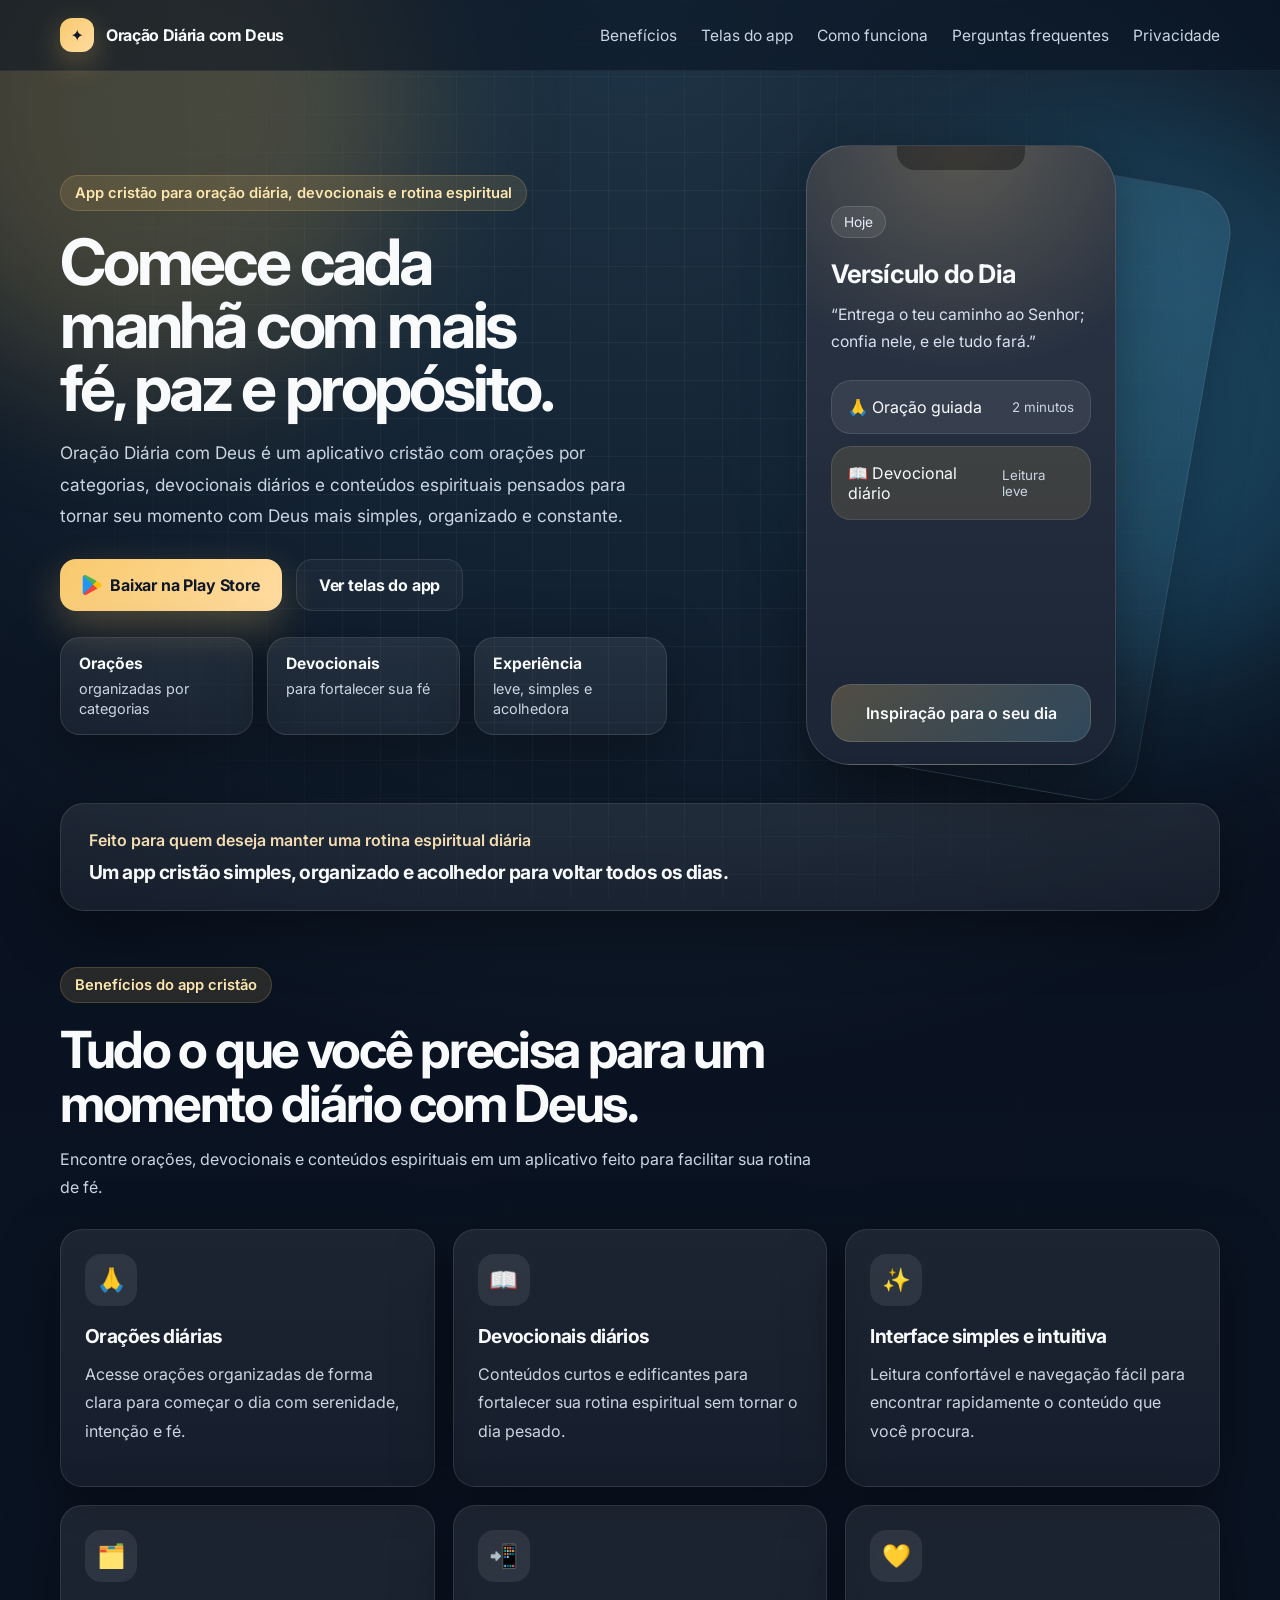
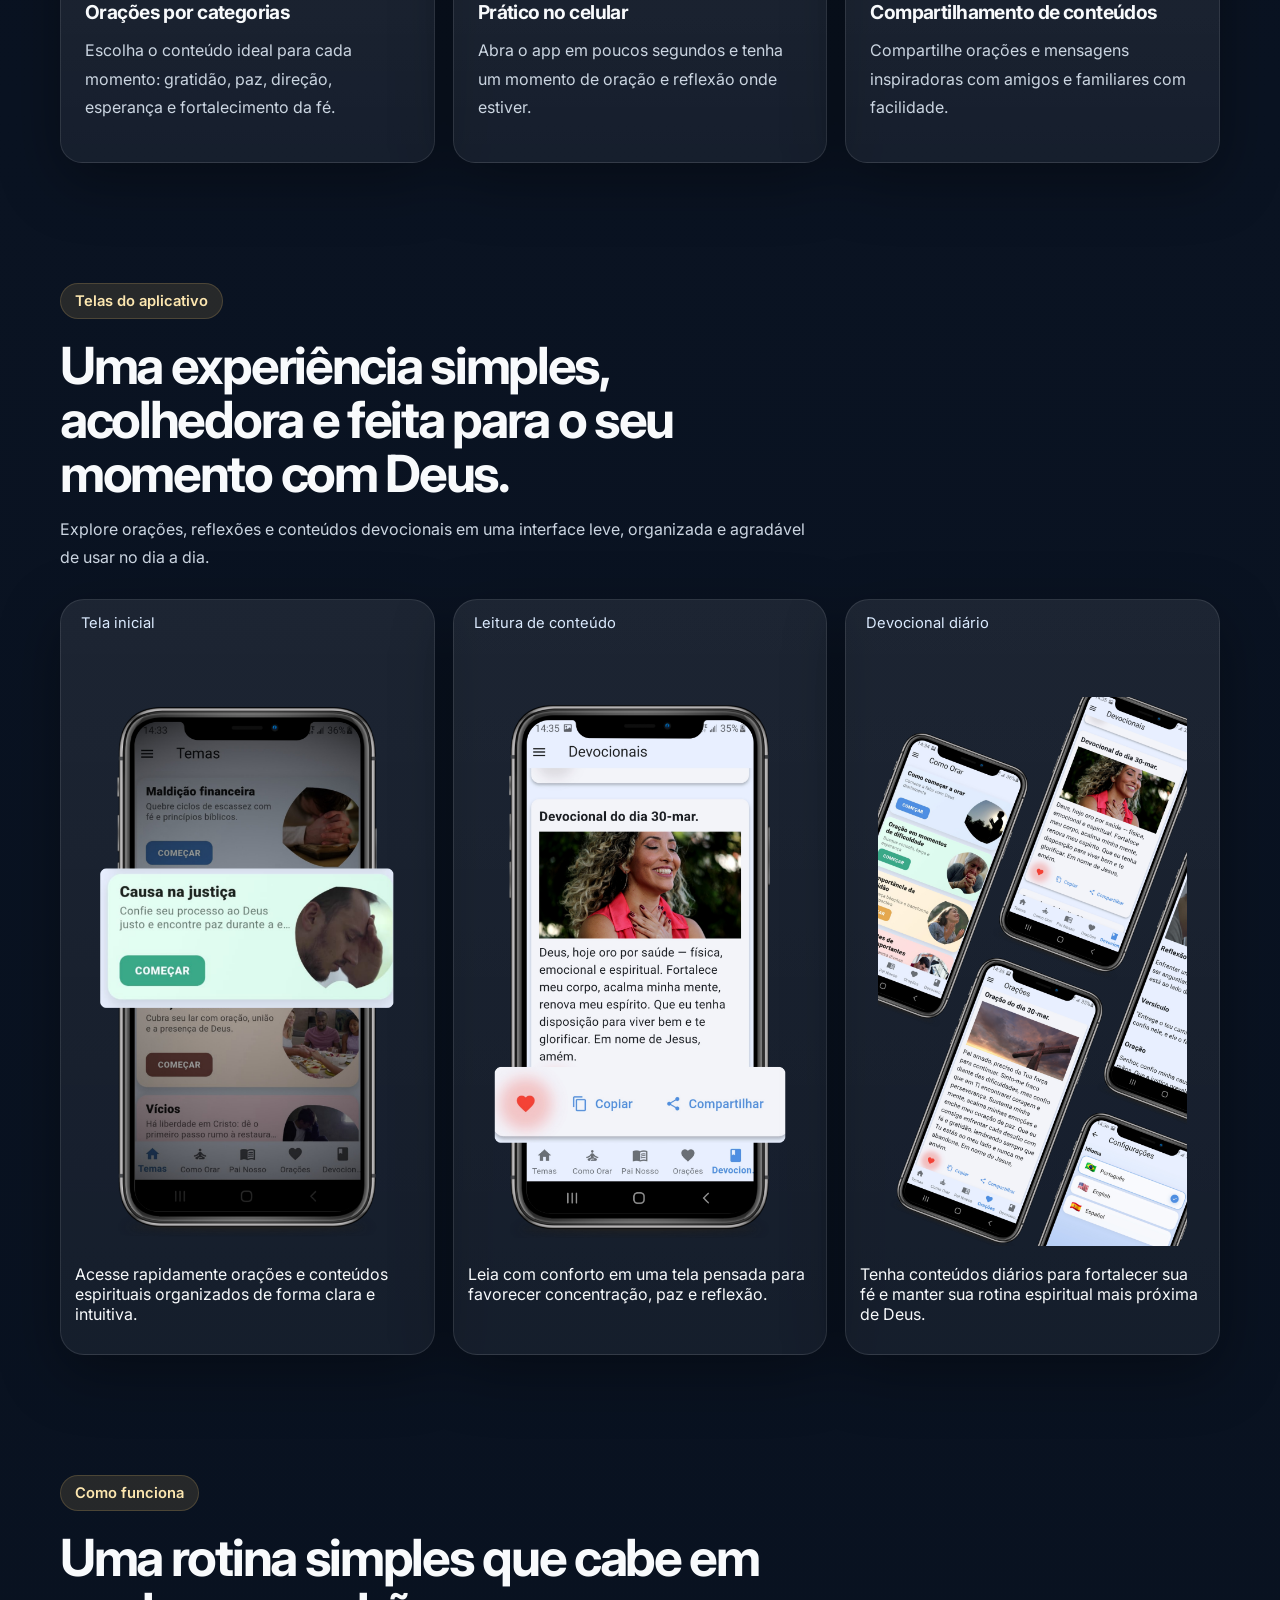
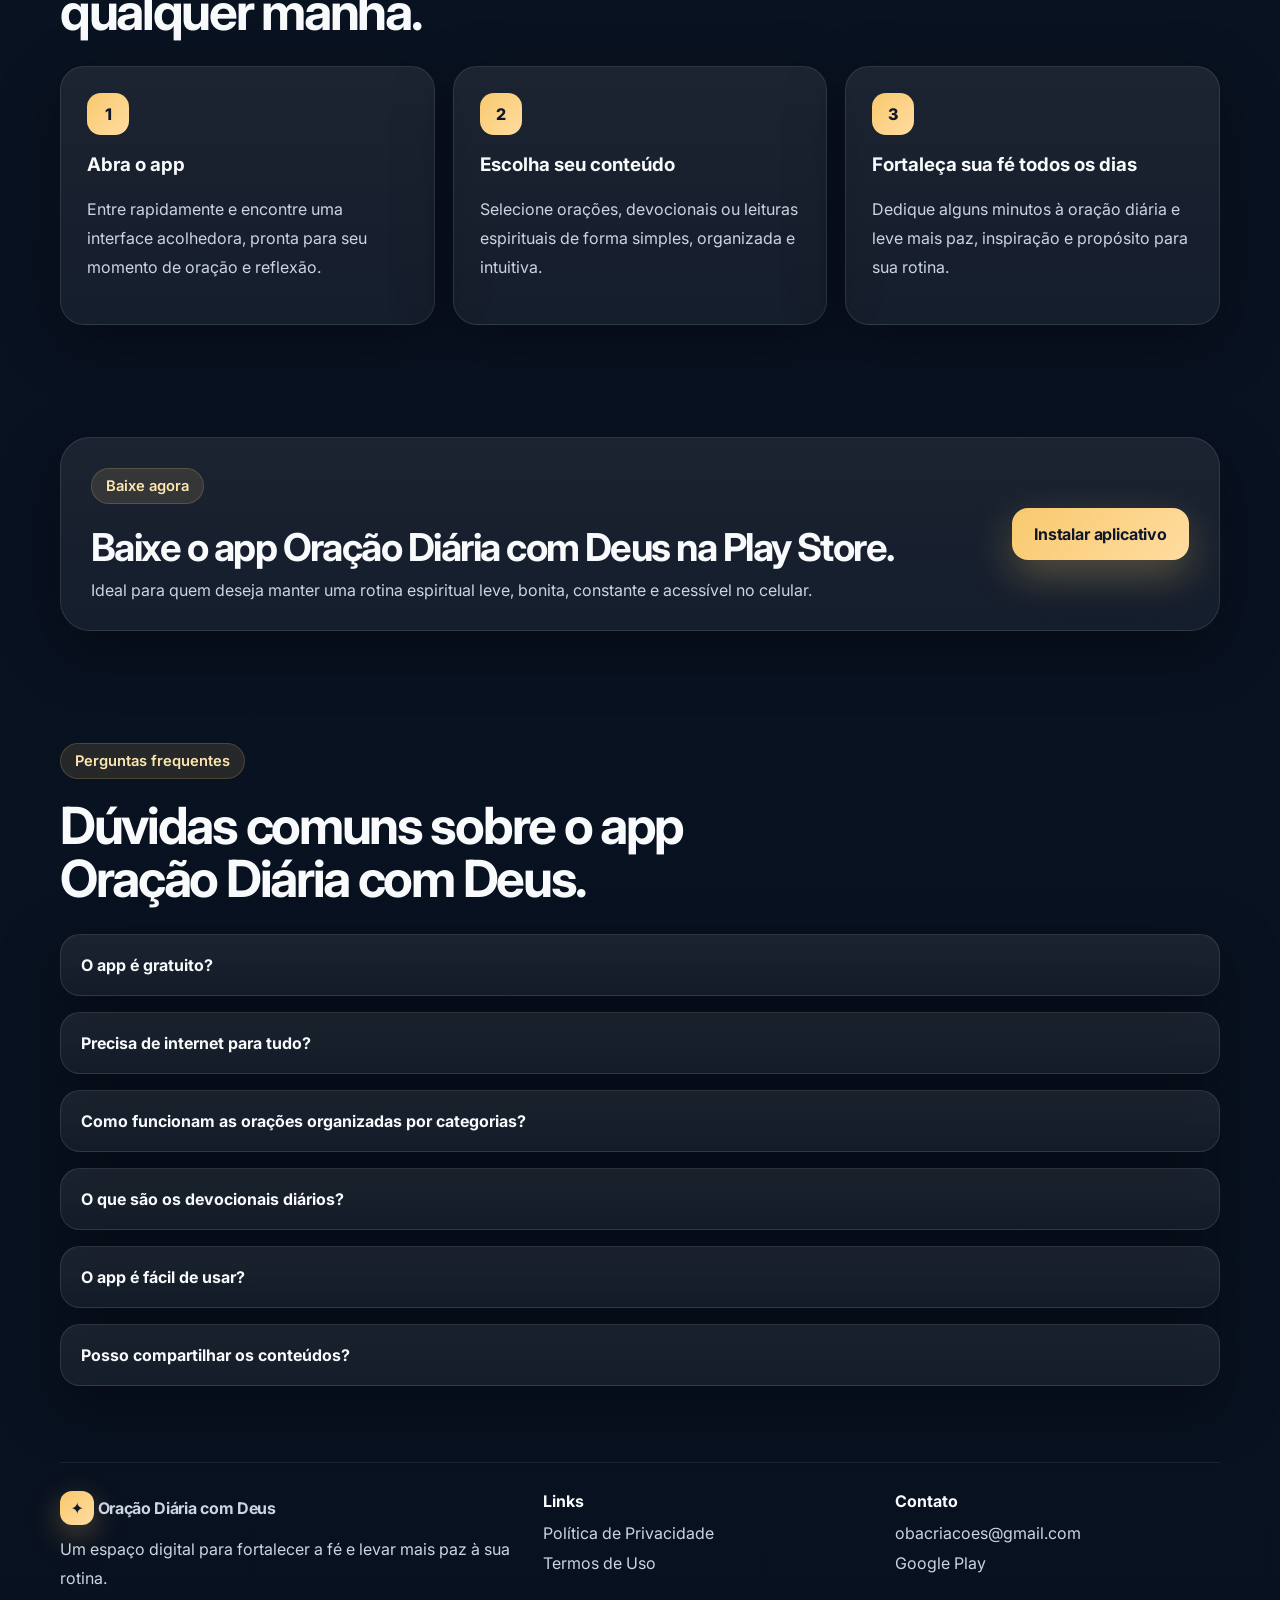
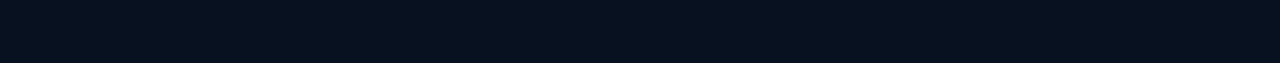
==== commit b2ee04ba: "Update index.html" ====
--- a/index.html
+++ b/index.html
@@ -161,7 +161,7 @@
             rel="noopener noreferrer"
             aria-label="Baixar Oração Diária com Deus na Google Play">
             
-            <img src="images/google-play.png" alt="Google Play" style="height:20px; vertical-align:middle; margin-right:8px;">
+            <img src="images/google-play.png" alt="" style="height:20px; vertical-align:middle; margin-right:8px;">
             Baixar na Play Store
           </a>
           <a class="btn btn-secondary" href="#screens">Ver telas do app</a>
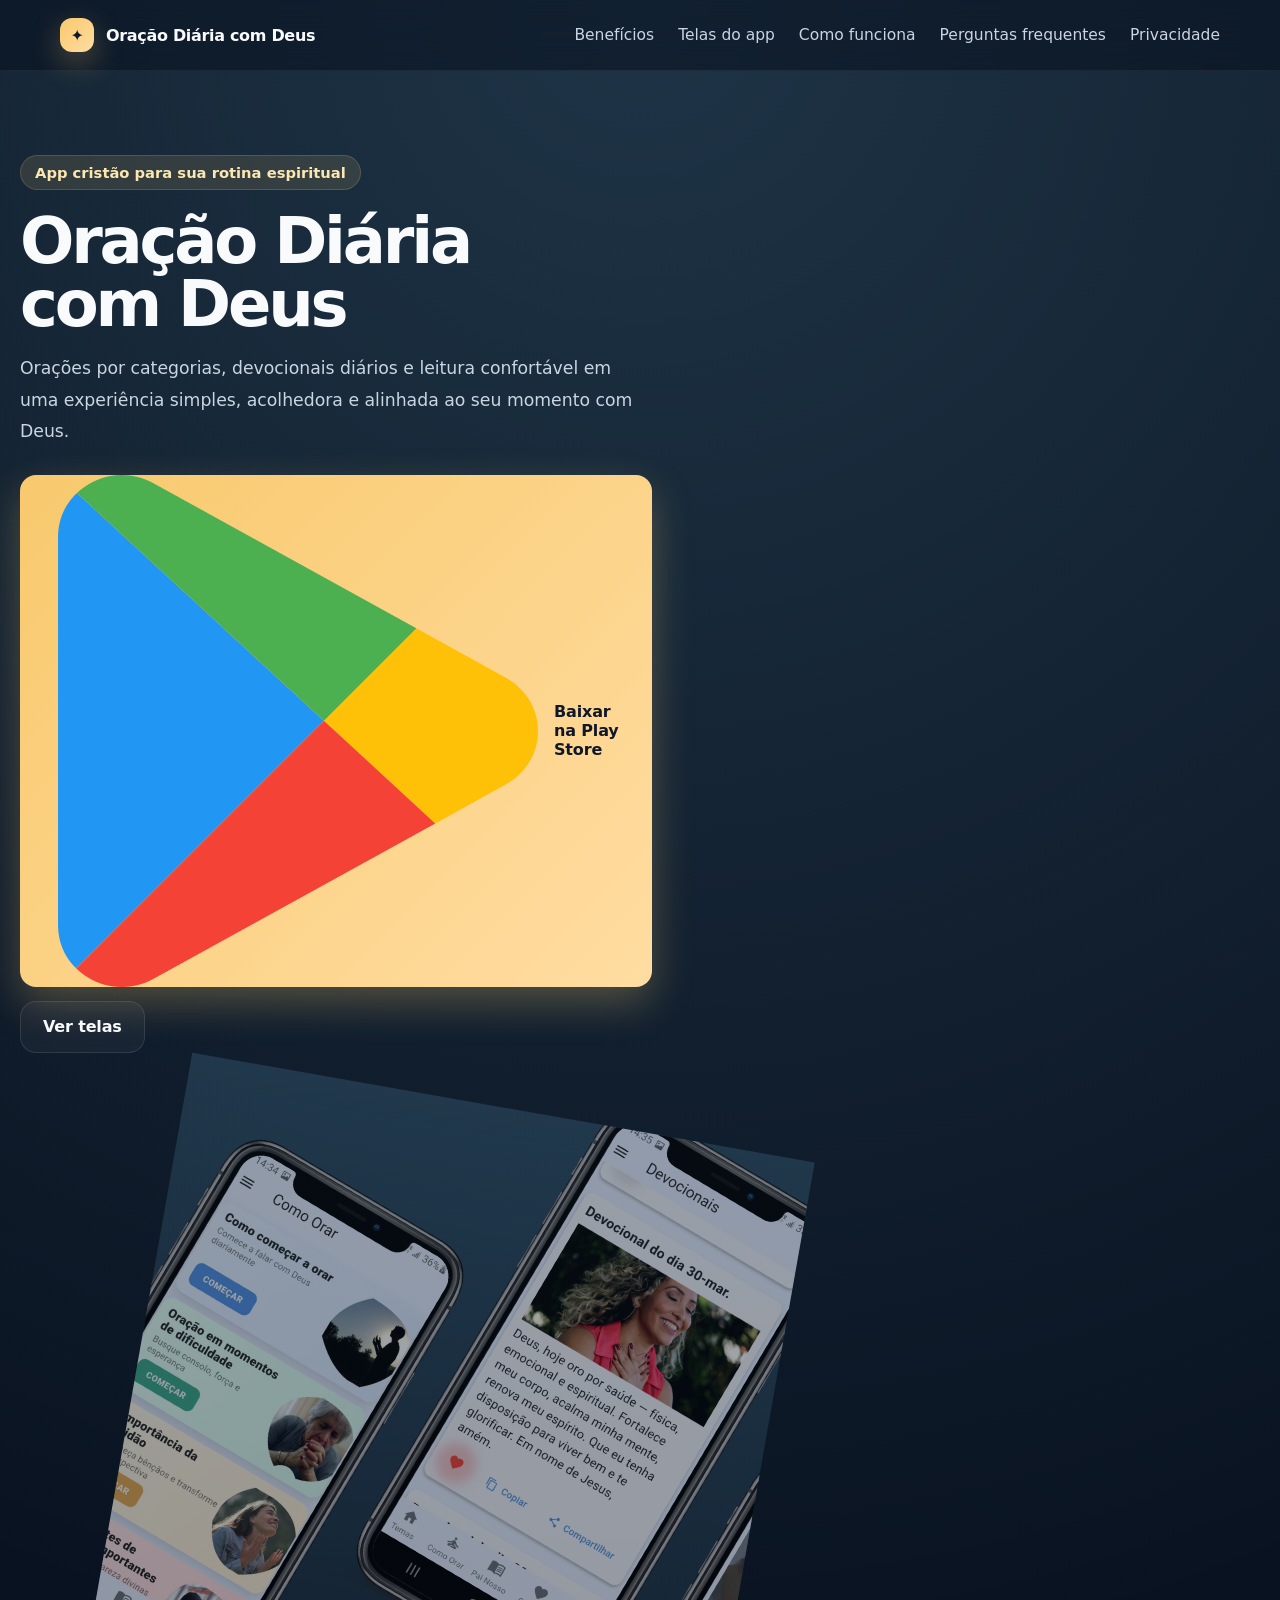
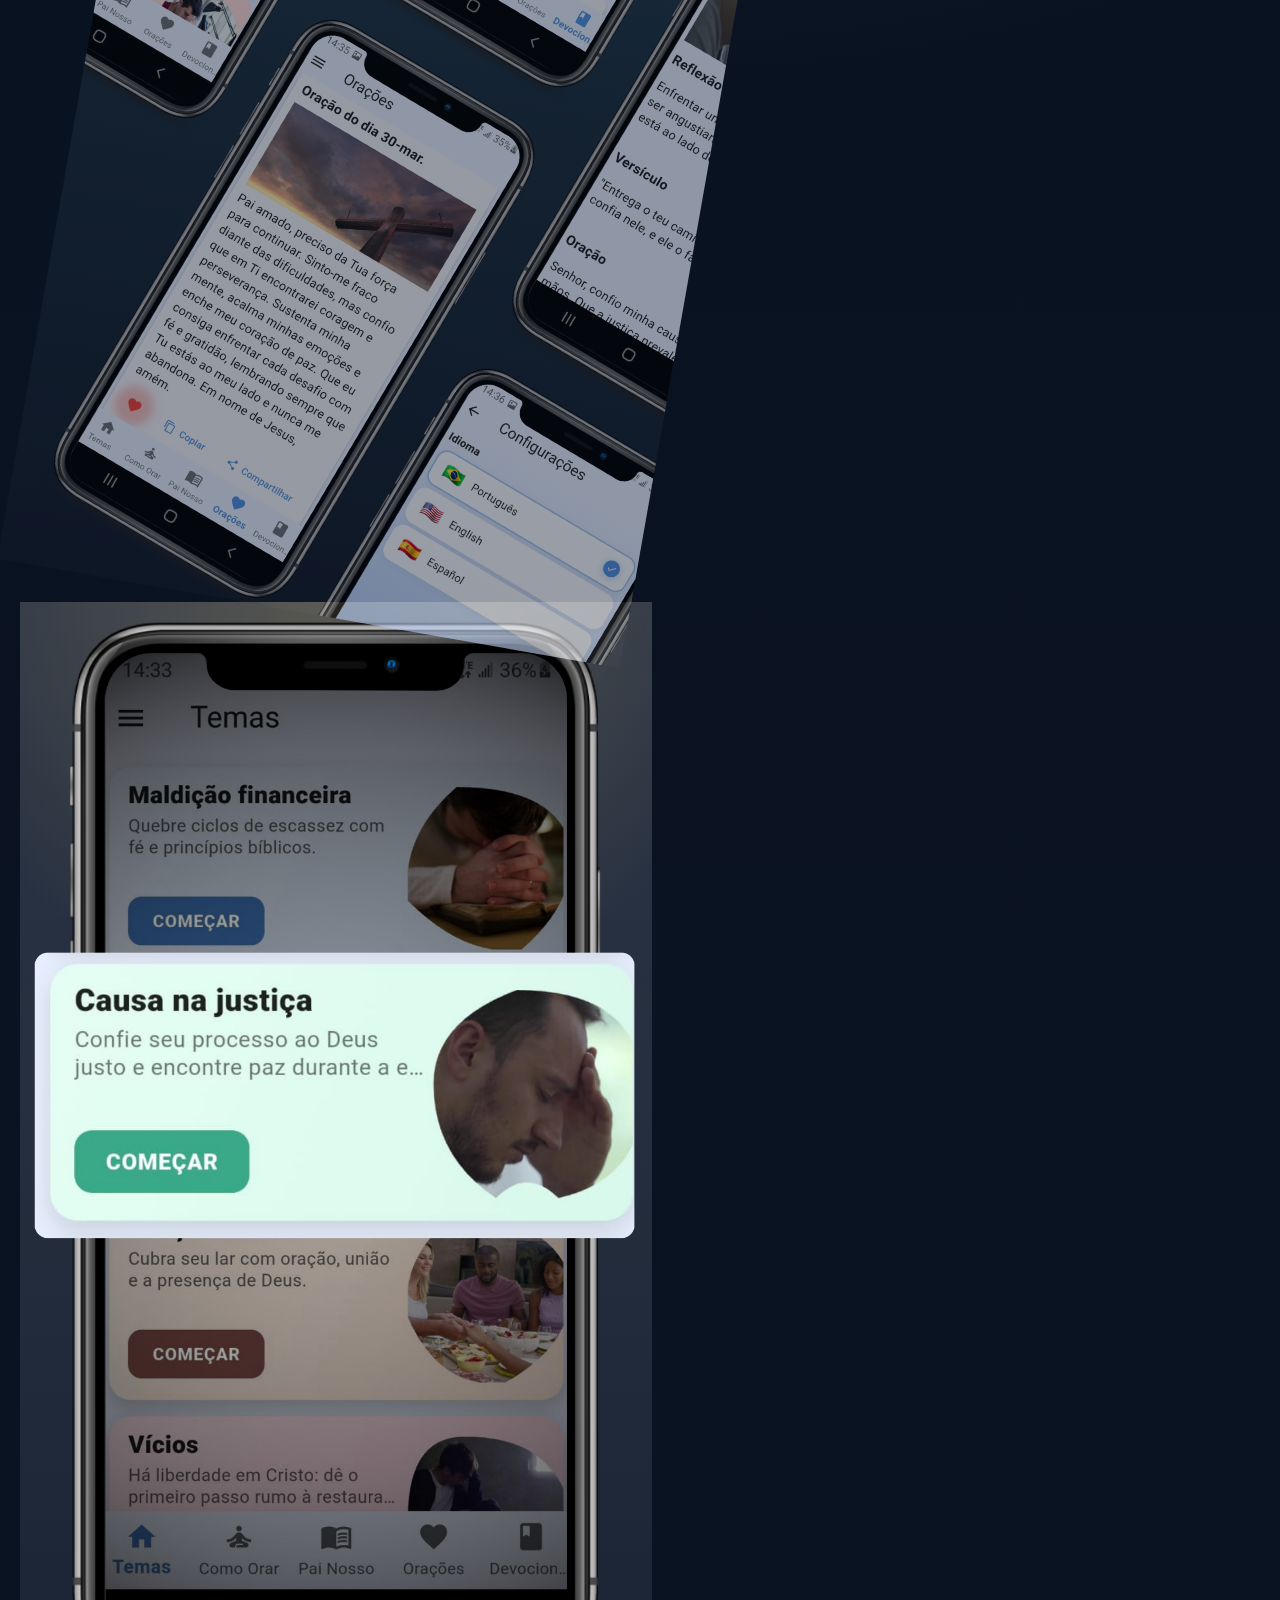
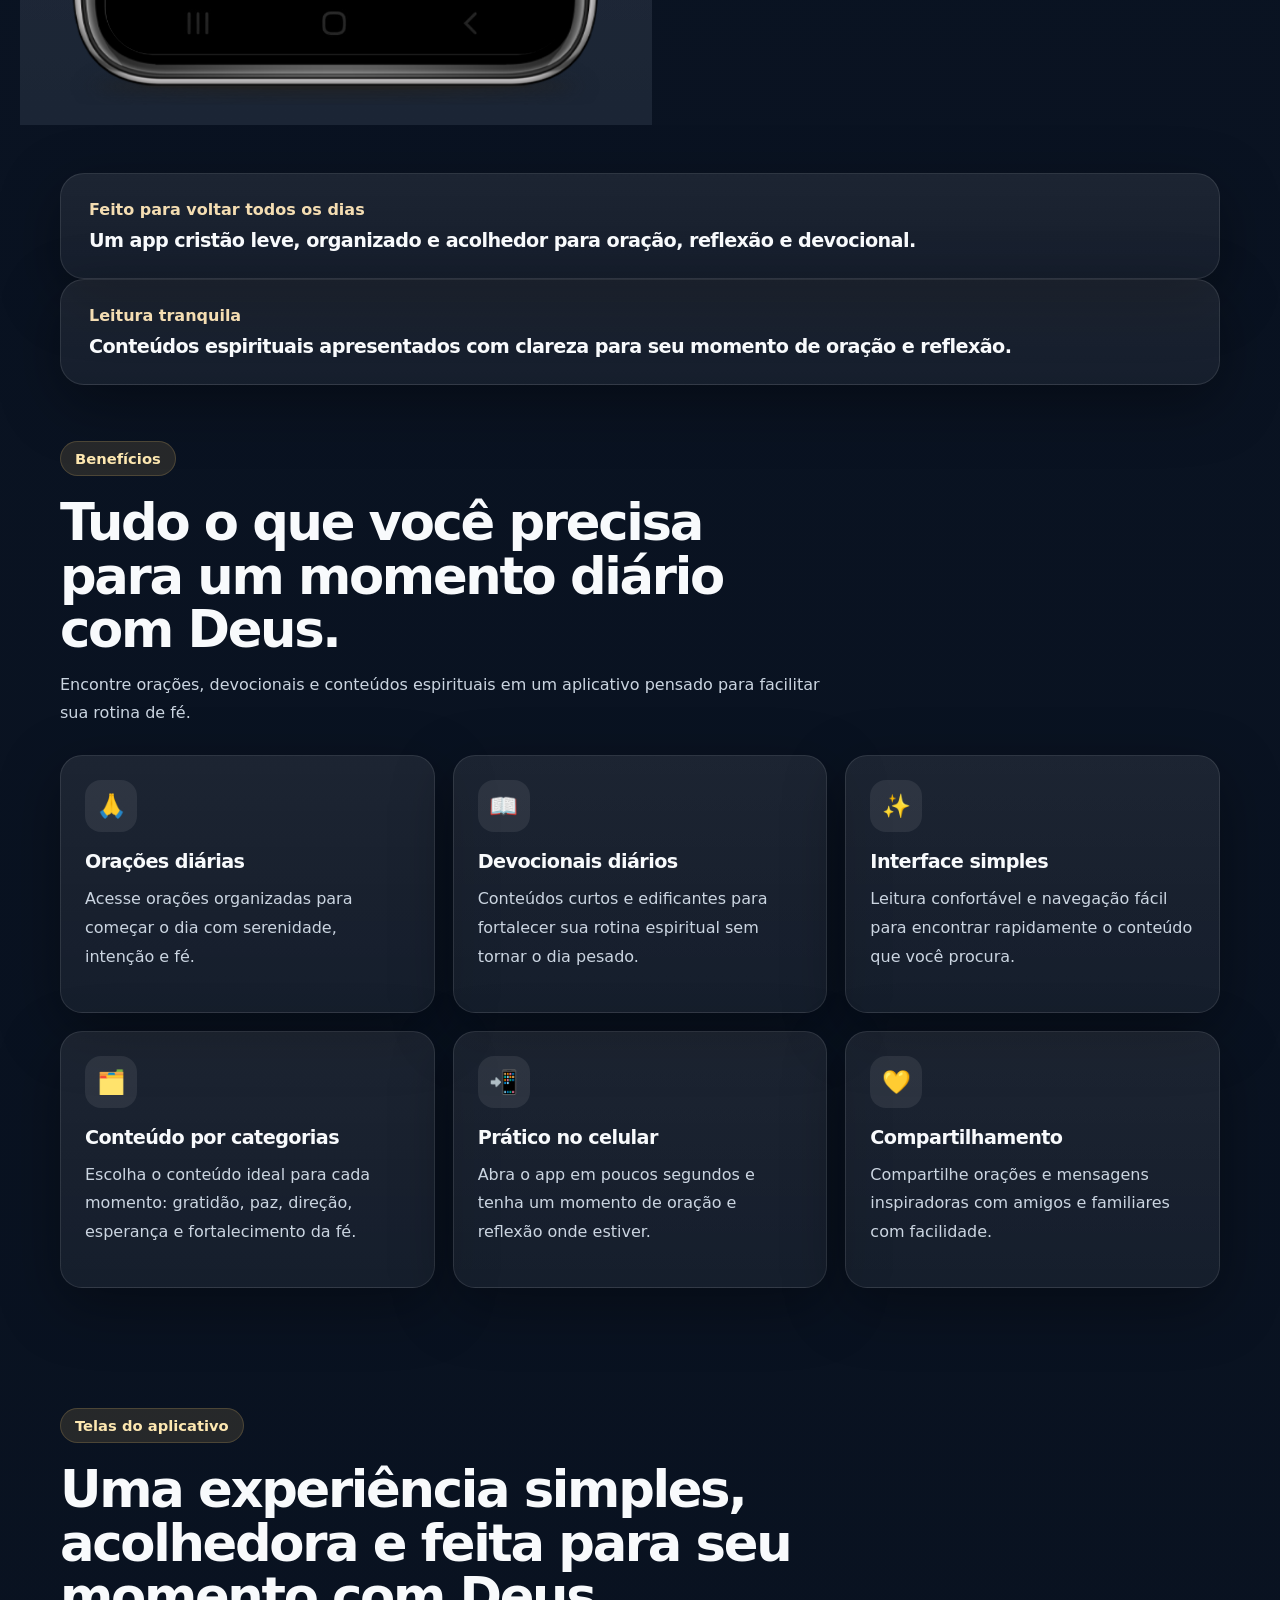
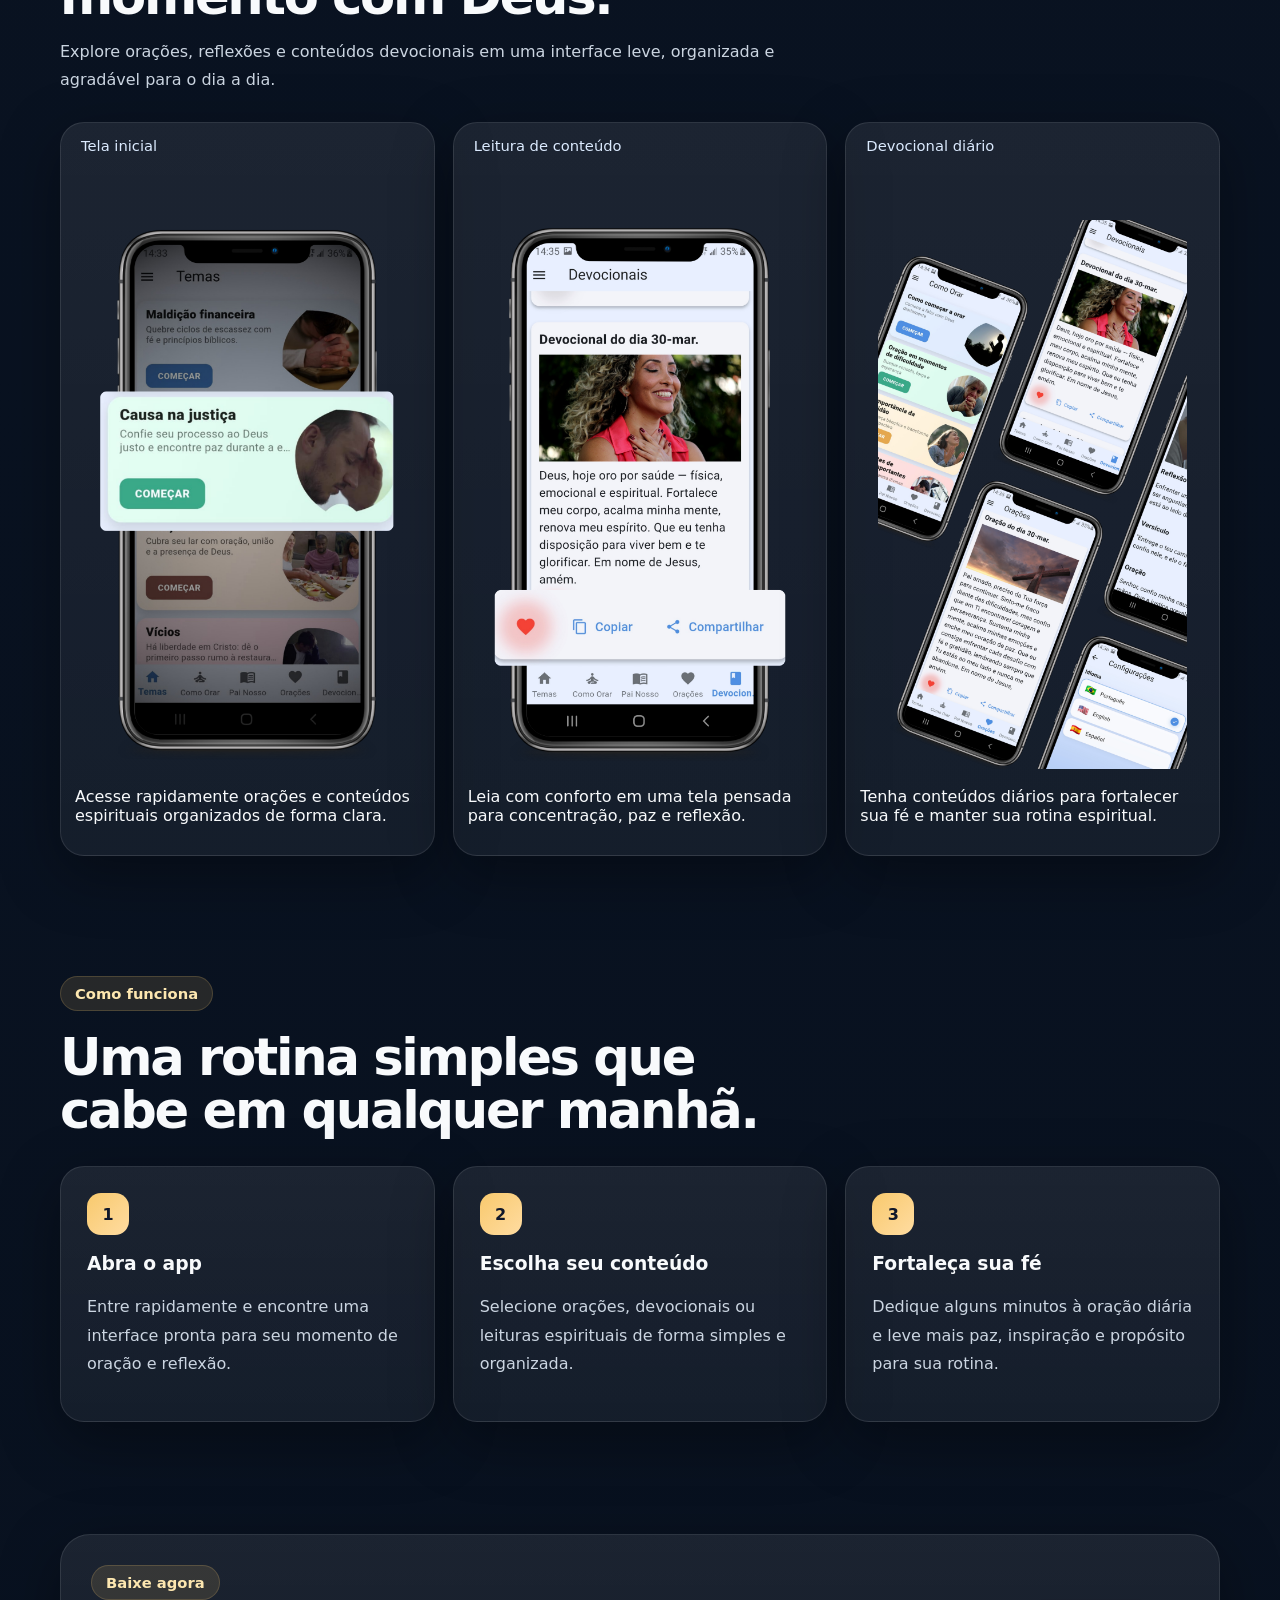
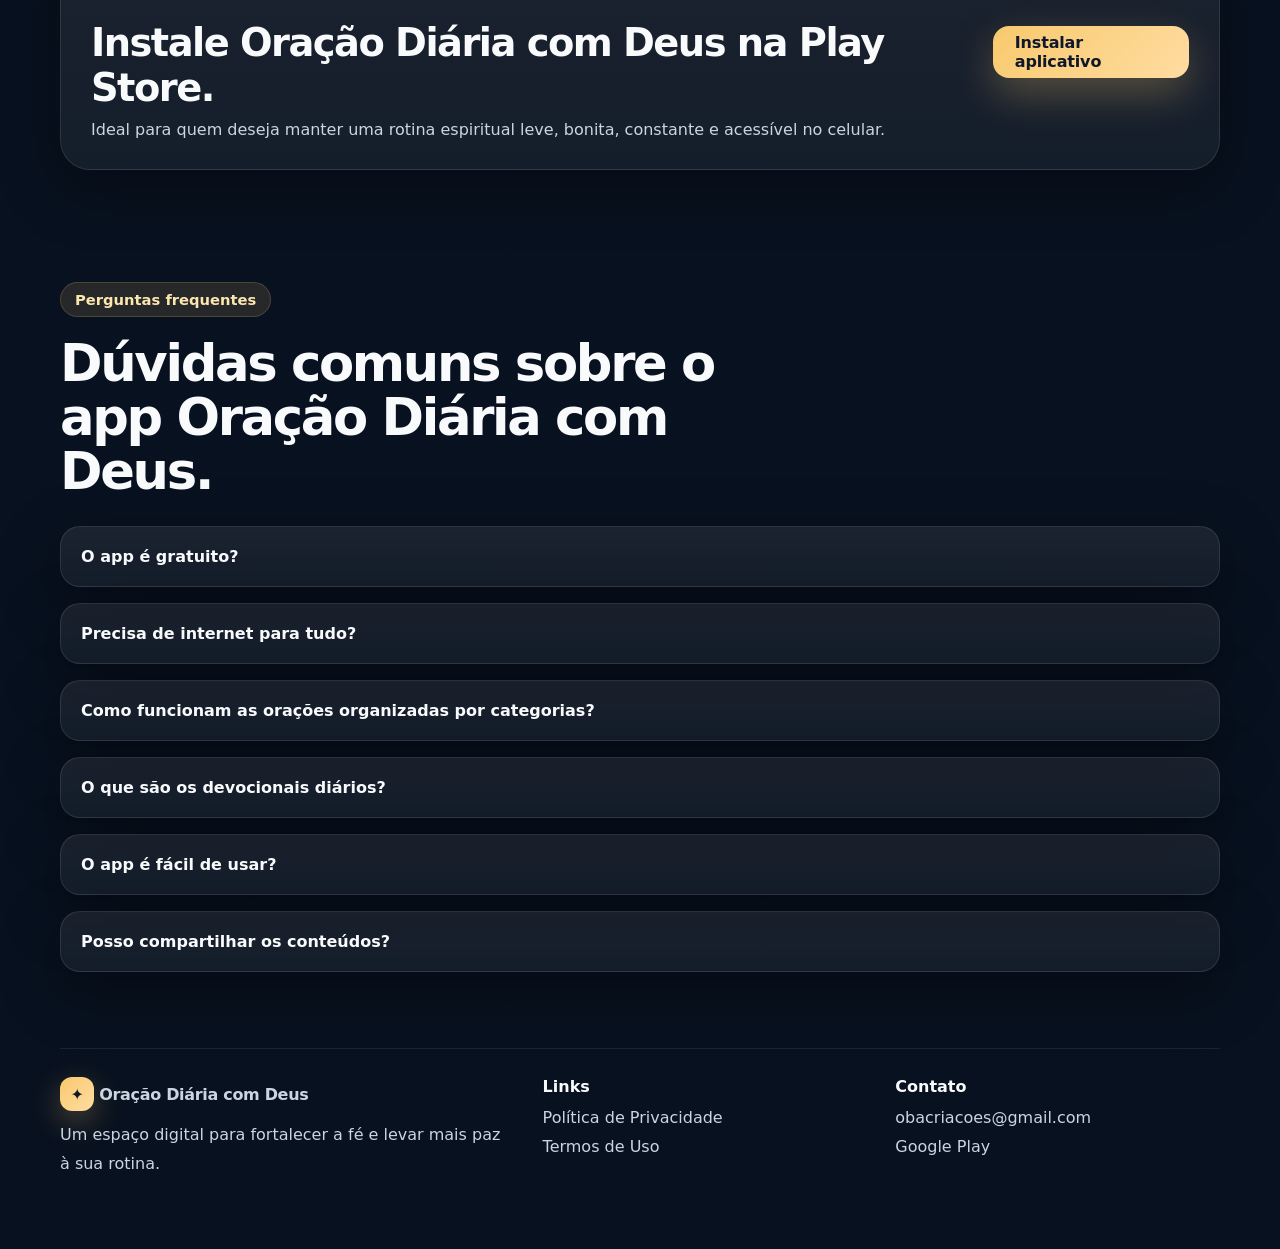
==== commit 2eb5968f: "Update index.html" ====
--- a/index.html
+++ b/index.html
@@ -7,8 +7,8 @@
 
   <title>Oração Diária com Deus | App de orações, devocionais e fé diária</title>
   <meta name="description"
-    content="Baixe Oração Diária com Deus, app cristão com orações por categorias, devocionais diários, leitura confortável e conteúdo espiritual para fortalecer sua rotina com Deus." />
-  <meta name="theme-color" content="#0f172a" />
+    content="Baixe Oração Diária com Deus, app cristão com oração da manhã, oração da noite, orações por categorias, devocionais diários, leitura confortável e conteúdo espiritual para fortalecer sua rotina com Deus." />
+  <meta name="theme-color" content="#F8F5F8" />
   <meta name="robots" content="index, follow, max-image-preview:large" />
   <link rel="canonical" href="https://oracaodiariacomdeus.com.br/" />
 
@@ -19,14 +19,14 @@
   <meta property="og:description"
     content="App cristão com orações diárias, devocionais, conteúdo organizado por categorias e experiência simples para seu momento com Deus." />
   <meta property="og:url" content="https://oracaodiariacomdeus.com.br/" />
-  <meta property="og:image" content="https://oracaodiariacomdeus.com.br/images/og-cover.jpg" />
+  <meta property="og:image" content="https://oracaodiariacomdeus.com.br/images/tela-inicial.png" />
   <meta property="og:image:alt" content="Tela do app Oração Diária com Deus com orações e devocionais" />
 
   <meta name="twitter:card" content="summary_large_image" />
   <meta name="twitter:title" content="Oração Diária com Deus | App de orações, devocionais e fé diária" />
   <meta name="twitter:description"
     content="Baixe o app Oração Diária com Deus e tenha orações, devocionais e conteúdos espirituais em uma experiência leve e acolhedora." />
-  <meta name="twitter:image" content="https://oracaodiariacomdeus.com.br/images/og-cover.jpg" />
+  <meta name="twitter:image" content="https://oracaodiariacomdeus.com.br/images/tela-inicial.png" />
 
   <meta name="application-name" content="Oração Diária com Deus" />
   <meta name="apple-mobile-web-app-title" content="Oração Diária com Deus" />
@@ -34,7 +34,9 @@
   <link rel="alternate" href="android-app://com.obacriacoes.oracaodamanha/https/oracaodiariacomdeus.com.br/" />
   <link rel="preconnect" href="https://fonts.googleapis.com" />
   <link rel="preconnect" href="https://fonts.gstatic.com" crossorigin />
-  <link href="https://fonts.googleapis.com/css2?family=Inter:wght@400;500;600;700;800&display=swap" rel="stylesheet" />
+  <link
+    href="https://fonts.googleapis.com/css2?family=Lato:wght@400;700&family=Poppins:wght@500;600;700&display=swap"
+    rel="stylesheet" />
   <link rel="stylesheet" href="styles.css" />
 
   <script type="application/ld+json">
@@ -124,14 +126,10 @@
 </head>
 
 <body>
-  <div class="bg-orb orb-1"></div>
-  <div class="bg-orb orb-2"></div>
-  <div class="bg-grid"></div>
-
   <header class="site-header">
     <div class="container nav">
       <a href="#top" class="brand" aria-label="Página inicial Oração Diária com Deus">
-        <span class="brand-mark">✦</span>
+        <span class="brand-mark" aria-hidden="true">✦</span>
         <span>Oração Diária com Deus</span>
       </a>
       <nav aria-label="Navegação principal">
@@ -145,62 +143,35 @@
   </header>
 
   <main id="top">
-    <section class="hero container">
-      <div class="hero-copy reveal">
-        <span class="eyebrow">App cristão para oração diária, devocionais e rotina espiritual</span>
-        <h1>Comece cada manhã com mais fé, paz e propósito.</h1>
-        <p class="lead">
-          Oração Diária com Deus é um aplicativo cristão com orações por categorias,
-          devocionais diários e conteúdos espirituais pensados para tornar seu momento com Deus
-          mais simples, organizado e constante.
-        </p>
-        <div class="hero-actions">
-          <a class="btn btn-primary"
-            href="https://play.google.com/store/apps/details?id=com.obacriacoes.oracaodamanha"
-            target="_blank"
-            rel="noopener noreferrer"
-            aria-label="Baixar Oração Diária com Deus na Google Play">
-            
-            <img src="images/google-play.png" alt="" style="height:20px; vertical-align:middle; margin-right:8px;">
-            Baixar na Play Store
-          </a>
-          <a class="btn btn-secondary" href="#screens">Ver telas do app</a>
-        </div>
-        <div class="mini-stats">
-          <div>
-            <strong>Orações</strong>
-            <span>organizadas por categorias</span>
+    <section class="hero">
+      <div class="container hero-grid">
+        <div class="hero-copy reveal">
+          <span class="eyebrow">App cristão para sua rotina espiritual</span>
+          <h1>Oração Diária com Deus</h1>
+          <p class="lead">
+            Orações por categorias, devocionais diários e leitura confortável em uma experiência
+            simples, acolhedora e alinhada ao seu momento com Deus.
+          </p>
+          <div class="hero-actions">
+            <a class="btn btn-primary"
+              href="https://play.google.com/store/apps/details?id=com.obacriacoes.oracaodamanha"
+              target="_blank"
+              rel="noopener noreferrer"
+              aria-label="Baixar Oração Diária com Deus na Google Play">
+              <img src="images/google-play.png" alt="" aria-hidden="true" />
+              Baixar na Play Store
+            </a>
+            <a class="btn btn-secondary" href="#screens">Ver telas</a>
           </div>
-          <div>
-            <strong>Devocionais</strong>
-            <span>para fortalecer sua fé</span>
+        </div>
+
+        <div class="hero-visual reveal-delay" aria-label="Prévia visual do aplicativo">
+          <div class="phone-frame phone-back" aria-hidden="true">
+            <img src="images/tela-devocional.png" alt="" />
           </div>
-          <div>
-            <strong>Experiência</strong>
-            <span>leve, simples e acolhedora</span>
-          </div>
-        </div>
-      </div>
-
-      <div class="hero-visual reveal-delay" aria-label="Prévia visual do aplicativo">
-        <div class="phone phone-back"></div>
-        <div class="phone phone-front">
-          <div class="phone-notch"></div>
-          <div class="screen-content">
-            <div class="screen-badge">Hoje</div>
-            <h3>Versículo do Dia</h3>
-            <p class="screen-verse">“Entrega o teu caminho ao Senhor; confia nele, e ele tudo fará.”</p>
-            <div class="screen-card">
-              <span>🙏 Oração guiada</span>
-              <small>2 minutos</small>
-            </div>
-            <div class="screen-card alt">
-              <span>📖 Devocional diário</span>
-              <small>Leitura leve</small>
-            </div>
-            <div class="screen-footer">
-              <span>Inspiração para o seu dia</span>
-            </div>
+          <div class="phone-frame phone-front">
+            <img src="images/tela-inicial.png"
+              alt="Tela inicial do aplicativo Oração Diária com Deus mostrando conteúdos e categorias" />
           </div>
         </div>
       </div>
@@ -208,87 +179,90 @@
 
     <section class="trust container reveal" aria-label="Proposta de valor do aplicativo">
       <div class="trust-card">
-        <span>Feito para quem deseja manter uma rotina espiritual diária</span>
-        <strong>Um app cristão simples, organizado e acolhedor para voltar todos os dias.</strong>
+        <span>Feito para voltar todos os dias</span>
+        <strong>Um app cristão leve, organizado e acolhedor para oração, reflexão e devocional.</strong>
+      </div>
+      <div class="trust-card trust-card-dark">
+        <span>Leitura tranquila</span>
+        <strong>Conteúdos espirituais apresentados com clareza para seu momento de oração e reflexão.</strong>
       </div>
     </section>
 
     <section id="beneficios" class="section container">
       <div class="section-heading reveal">
-        <span class="eyebrow">Benefícios do app cristão</span>
+        <span class="eyebrow">Benefícios</span>
         <h2>Tudo o que você precisa para um momento diário com Deus.</h2>
-        <p>Encontre orações, devocionais e conteúdos espirituais em um aplicativo feito para facilitar sua rotina de fé.</p>
+        <p>Encontre orações, devocionais e conteúdos espirituais em um aplicativo pensado para facilitar sua rotina de fé.</p>
       </div>
       <div class="feature-grid">
         <article class="card reveal">
-          <div class="icon">🙏</div>
+          <div class="icon" aria-hidden="true">🙏</div>
           <h3>Orações diárias</h3>
-          <p>Acesse orações organizadas de forma clara para começar o dia com serenidade, intenção e fé.</p>
-        </article>
-        <article class="card reveal">
-          <div class="icon">📖</div>
+          <p>Acesse orações organizadas para começar o dia com serenidade, intenção e fé.</p>
+        </article>
+        <article class="card reveal">
+          <div class="icon" aria-hidden="true">📖</div>
           <h3>Devocionais diários</h3>
           <p>Conteúdos curtos e edificantes para fortalecer sua rotina espiritual sem tornar o dia pesado.</p>
         </article>
         <article class="card reveal">
-          <div class="icon">✨</div>
-          <h3>Interface simples e intuitiva</h3>
+          <div class="icon" aria-hidden="true">✨</div>
+          <h3>Interface simples</h3>
           <p>Leitura confortável e navegação fácil para encontrar rapidamente o conteúdo que você procura.</p>
         </article>
         <article class="card reveal">
-          <div class="icon">🗂️</div>
-          <h3>Orações por categorias</h3>
+          <div class="icon" aria-hidden="true">🗂️</div>
+          <h3>Conteúdo por categorias</h3>
           <p>Escolha o conteúdo ideal para cada momento: gratidão, paz, direção, esperança e fortalecimento da fé.</p>
         </article>
         <article class="card reveal">
-          <div class="icon">📲</div>
+          <div class="icon" aria-hidden="true">📲</div>
           <h3>Prático no celular</h3>
           <p>Abra o app em poucos segundos e tenha um momento de oração e reflexão onde estiver.</p>
         </article>
         <article class="card reveal">
-          <div class="icon">💛</div>
-          <h3>Compartilhamento de conteúdos</h3>
+          <div class="icon" aria-hidden="true">💛</div>
+          <h3>Compartilhamento</h3>
           <p>Compartilhe orações e mensagens inspiradoras com amigos e familiares com facilidade.</p>
         </article>
       </div>
     </section>
 
-    <section id="screens" class="section container section-soft">
-      <div class="section-heading reveal">
-        <span class="eyebrow">Telas do aplicativo</span>
-        <h2>Uma experiência simples, acolhedora e feita para o seu momento com Deus.</h2>
-        <p>Explore orações, reflexões e conteúdos devocionais em uma interface leve, organizada e agradável de usar no dia a dia.</p>
-      </div>
-
-      <div class="shots-grid">
-        <div class="shot reveal">
-          <div class="shot-top">Tela inicial</div>
-          <div class="shot-body">
-            <img src="images/tela-inicial.png"
-              alt="Tela inicial do aplicativo Oração Diária com Deus mostrando categorias de orações"
-              class="shot-image" />
-          </div>
-          <p class="shot-caption">Acesse rapidamente orações e conteúdos espirituais organizados de forma clara e intuitiva.</p>
-        </div>
-
-        <div class="shot reveal">
-          <div class="shot-top">Leitura de conteúdo</div>
-          <div class="shot-body">
-            <img src="images/tela-detalhe.png"
-              alt="Tela de leitura de oração no aplicativo Oração Diária com Deus com texto confortável"
-              class="shot-image" />
-          </div>
-          <p class="shot-caption">Leia com conforto em uma tela pensada para favorecer concentração, paz e reflexão.</p>
-        </div>
-
-        <div class="shot reveal">
-          <div class="shot-top">Devocional diário</div>
-          <div class="shot-body">
-            <img src="images/tela-devocional.png"
-              alt="Tela de devocional diário do aplicativo Oração Diária com Deus"
-              class="shot-image" />
-          </div>
-          <p class="shot-caption">Tenha conteúdos diários para fortalecer sua fé e manter sua rotina espiritual mais próxima de Deus.</p>
+    <section id="screens" class="section section-soft">
+      <div class="container">
+        <div class="section-heading reveal">
+          <span class="eyebrow">Telas do aplicativo</span>
+          <h2>Uma experiência simples, acolhedora e feita para seu momento com Deus.</h2>
+          <p>Explore orações, reflexões e conteúdos devocionais em uma interface leve, organizada e agradável para o dia a dia.</p>
+        </div>
+
+        <div class="shots-grid">
+          <article class="shot reveal">
+            <div class="shot-top">Tela inicial</div>
+            <div class="shot-body">
+              <img src="images/tela-inicial.png"
+                alt="Tela inicial do aplicativo Oração Diária com Deus mostrando categorias de orações" />
+            </div>
+            <p>Acesse rapidamente orações e conteúdos espirituais organizados de forma clara.</p>
+          </article>
+
+          <article class="shot reveal">
+            <div class="shot-top">Leitura de conteúdo</div>
+            <div class="shot-body">
+              <img src="images/tela-detalhe.png"
+                alt="Tela de leitura de oração no aplicativo Oração Diária com Deus com texto confortável" />
+            </div>
+            <p>Leia com conforto em uma tela pensada para concentração, paz e reflexão.</p>
+          </article>
+
+          <article class="shot reveal">
+            <div class="shot-top">Devocional diário</div>
+            <div class="shot-body">
+              <img src="images/tela-devocional.png"
+                alt="Tela de devocional diário do aplicativo Oração Diária com Deus" />
+            </div>
+            <p>Tenha conteúdos diários para fortalecer sua fé e manter sua rotina espiritual.</p>
+          </article>
         </div>
       </div>
     </section>
@@ -302,16 +276,16 @@
         <article class="step reveal">
           <span class="step-number">1</span>
           <h3>Abra o app</h3>
-          <p>Entre rapidamente e encontre uma interface acolhedora, pronta para seu momento de oração e reflexão.</p>
+          <p>Entre rapidamente e encontre uma interface pronta para seu momento de oração e reflexão.</p>
         </article>
         <article class="step reveal">
           <span class="step-number">2</span>
           <h3>Escolha seu conteúdo</h3>
-          <p>Selecione orações, devocionais ou leituras espirituais de forma simples, organizada e intuitiva.</p>
+          <p>Selecione orações, devocionais ou leituras espirituais de forma simples e organizada.</p>
         </article>
         <article class="step reveal">
           <span class="step-number">3</span>
-          <h3>Fortaleça sua fé todos os dias</h3>
+          <h3>Fortaleça sua fé</h3>
           <p>Dedique alguns minutos à oração diária e leve mais paz, inspiração e propósito para sua rotina.</p>
         </article>
       </div>
@@ -321,7 +295,7 @@
       <div class="cta reveal">
         <div>
           <span class="eyebrow">Baixe agora</span>
-          <h2>Baixe o app Oração Diária com Deus na Play Store.</h2>
+          <h2>Instale Oração Diária com Deus na Play Store.</h2>
           <p>Ideal para quem deseja manter uma rotina espiritual leve, bonita, constante e acessível no celular.</p>
         </div>
         <a class="btn btn-primary"
@@ -378,7 +352,7 @@
     <div class="container footer-grid">
       <div>
         <a href="#top" class="brand footer-brand" aria-label="Voltar ao topo da página">
-          <span class="brand-mark">✦</span>
+          <span class="brand-mark" aria-hidden="true">✦</span>
           <span>Oração Diária com Deus</span>
         </a>
         <p class="footer-copy">Um espaço digital para fortalecer a fé e levar mais paz à sua rotina.</p>
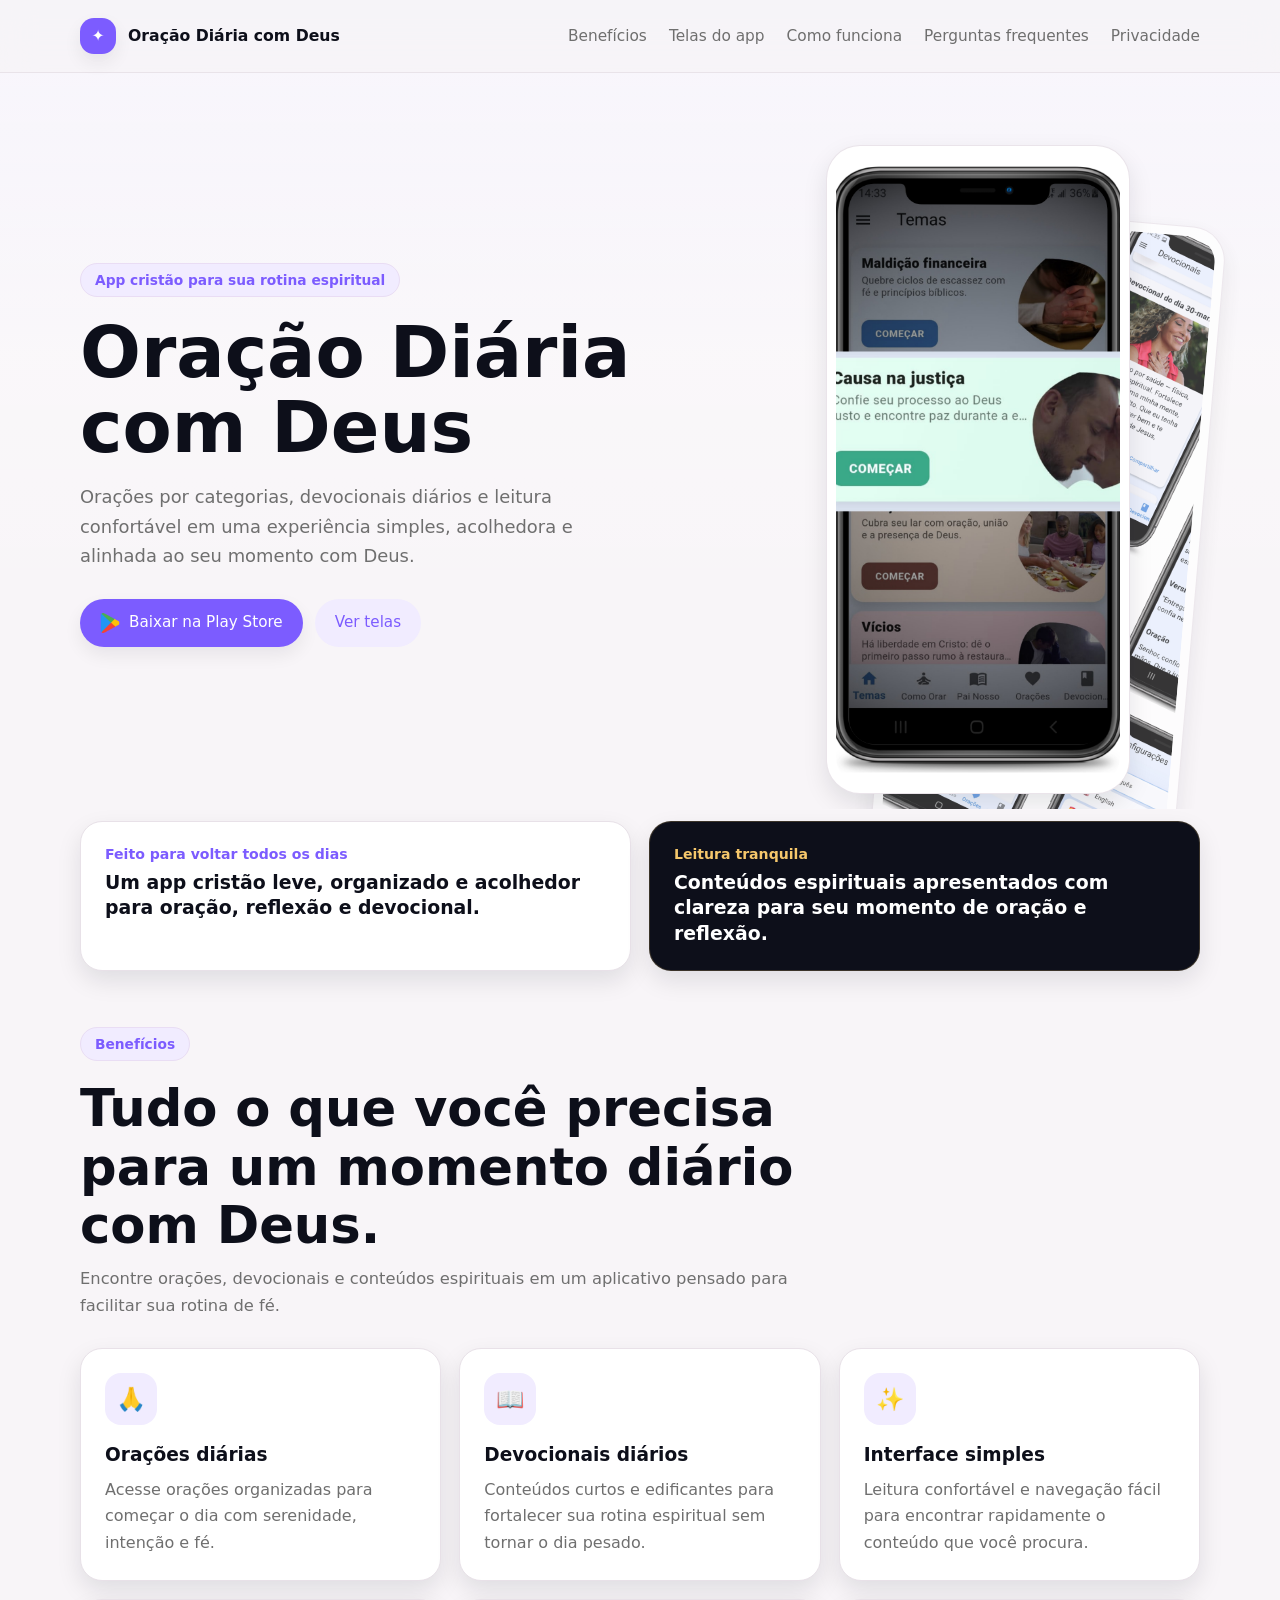
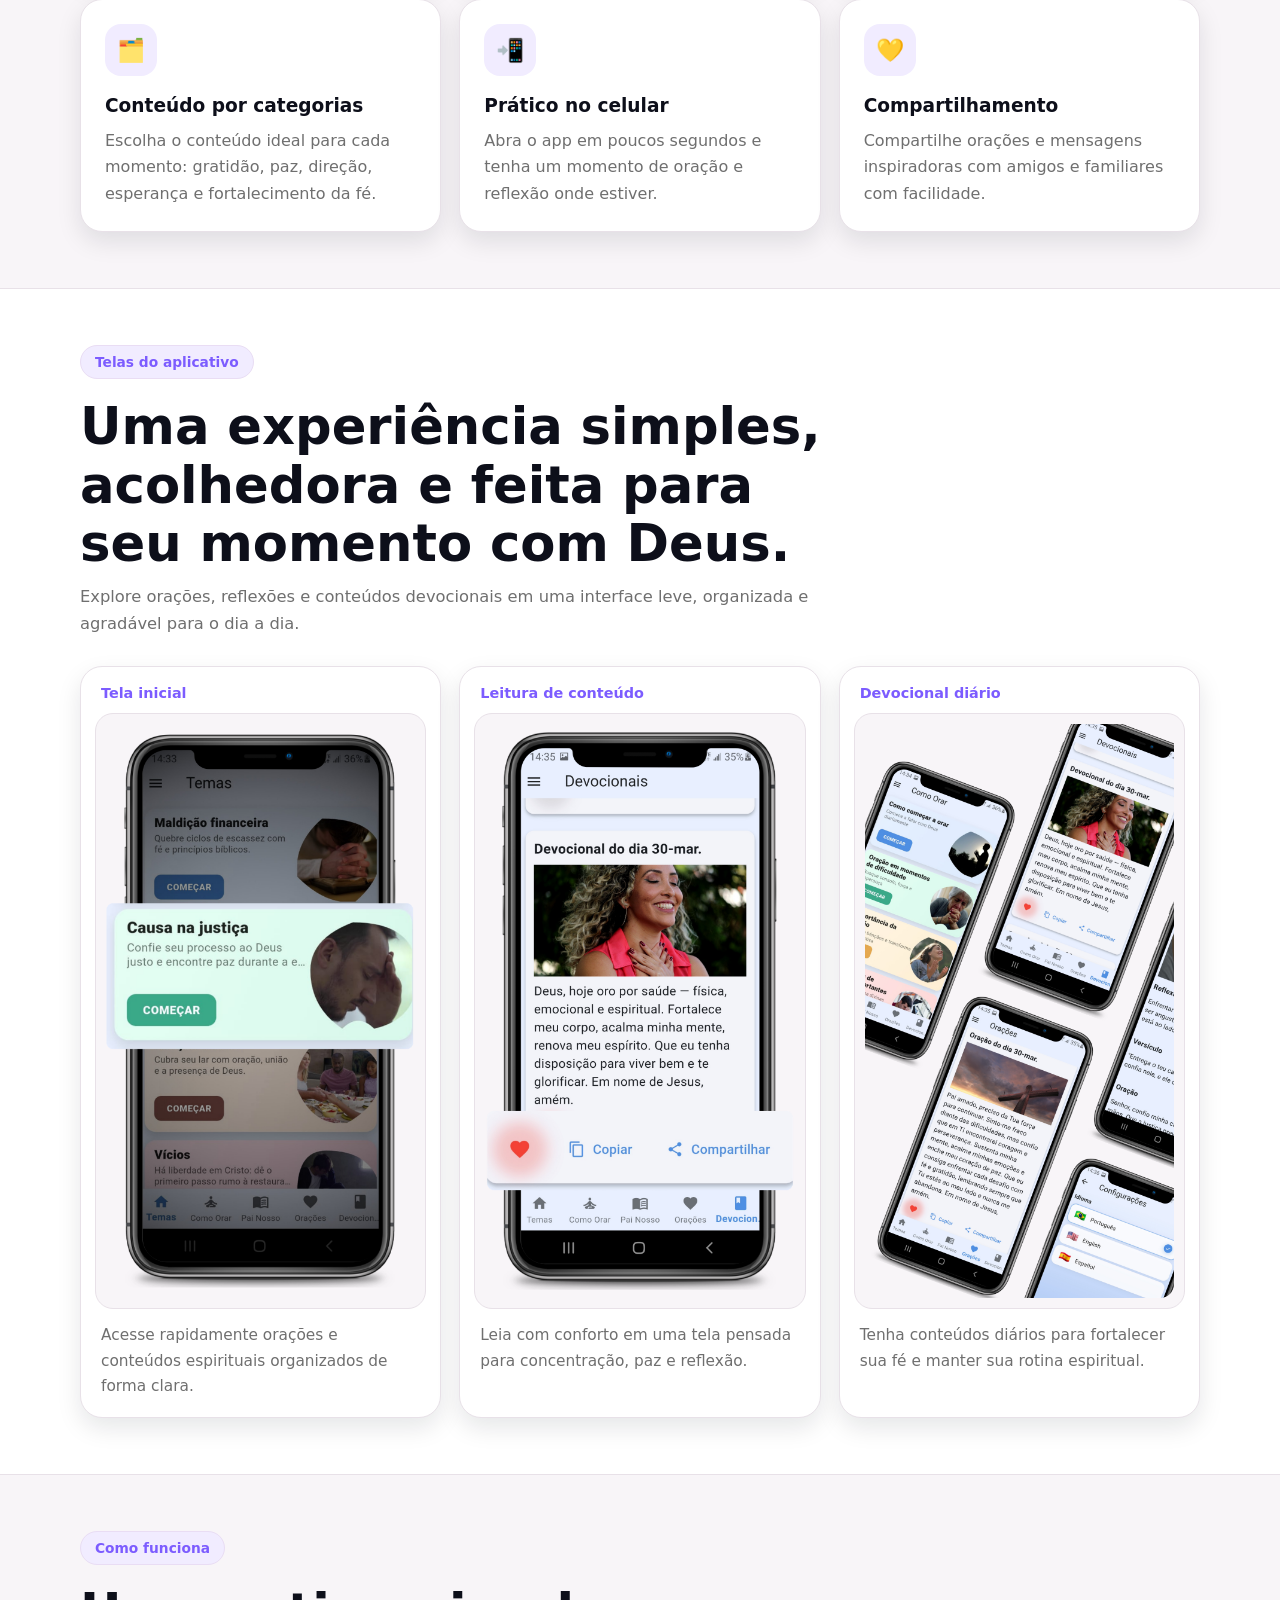
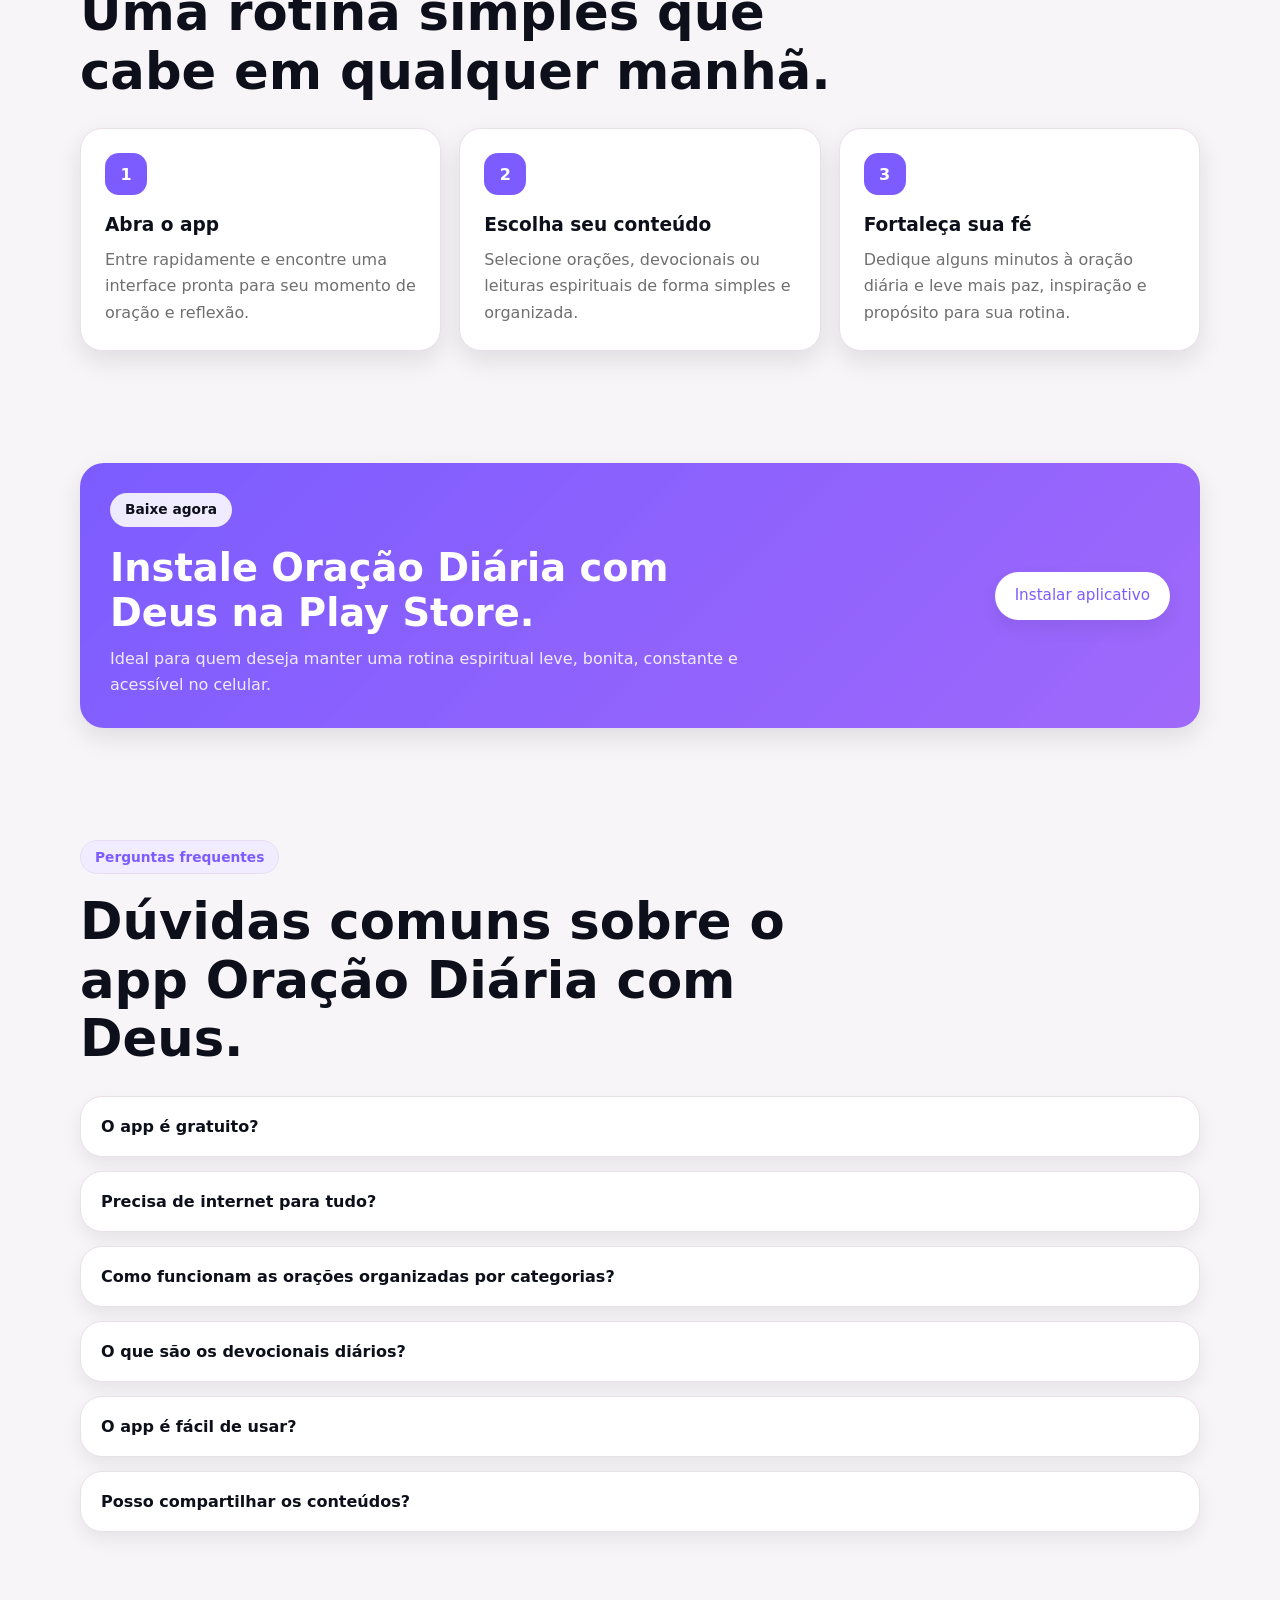
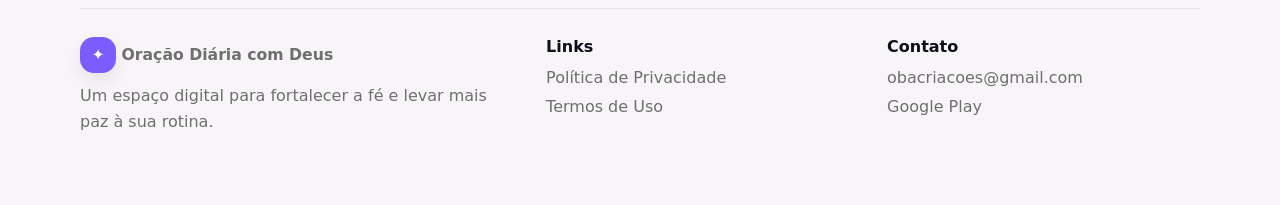
==== commit e9268dfc: "Update index.html" ====
--- a/index.html
+++ b/index.html
@@ -17,7 +17,7 @@
   <meta property="og:site_name" content="Oração Diária com Deus" />
   <meta property="og:title" content="Oração Diária com Deus | App de orações, devocionais e fé diária" />
   <meta property="og:description"
-    content="App cristão com orações diárias, devocionais, conteúdo organizado por categorias e experiência simples para seu momento com Deus." />
+    content="App cristão com oração da manhã, oração da noite, orações por categorias, devocionais diários e experiência simples para seu momento com Deus." />
   <meta property="og:url" content="https://oracaodiariacomdeus.com.br/" />
   <meta property="og:image" content="https://oracaodiariacomdeus.com.br/images/tela-inicial.png" />
   <meta property="og:image:alt" content="Tela do app Oração Diária com Deus com orações e devocionais" />
@@ -25,7 +25,7 @@
   <meta name="twitter:card" content="summary_large_image" />
   <meta name="twitter:title" content="Oração Diária com Deus | App de orações, devocionais e fé diária" />
   <meta name="twitter:description"
-    content="Baixe o app Oração Diária com Deus e tenha orações, devocionais e conteúdos espirituais em uma experiência leve e acolhedora." />
+    content="Baixe Oração Diária com Deus e tenha oração da manhã, oração da noite, devocionais e conteúdos espirituais em uma experiência leve e acolhedora." />
   <meta name="twitter:image" content="https://oracaodiariacomdeus.com.br/images/tela-inicial.png" />
 
   <meta name="application-name" content="Oração Diária com Deus" />
@@ -46,7 +46,7 @@
     "name": "Oração Diária com Deus",
     "applicationCategory": "LifestyleApplication",
     "operatingSystem": "Android",
-    "description": "Aplicativo cristão com orações diárias, devocionais, conteúdos espirituais organizados por categorias e leitura confortável para fortalecer a rotina com Deus.",
+    "description": "Aplicativo cristão com oração da manhã, oração da noite, orações diárias, devocionais e conteúdos espirituais organizados para fortalecer a rotina com Deus.",
     "url": "https://oracaodiariacomdeus.com.br/",
     "downloadUrl": "https://play.google.com/store/apps/details?id=com.obacriacoes.oracaodamanha",
     "installUrl": "https://play.google.com/store/apps/details?id=com.obacriacoes.oracaodamanha",
--- a/styles.css
+++ b/styles.css
@@ -1,479 +1,689 @@
 :root {
-  --bg: #08111f;
-  --bg-soft: rgba(255,255,255,0.06);
-  --card: rgba(255,255,255,0.08);
-  --card-strong: rgba(255,255,255,0.12);
-  --text: #f8fafc;
-  --muted: #cbd5e1;
-  --line: rgba(255,255,255,0.1);
-  --primary: #f8c96d;
-  --primary-2: #ffdca1;
-  --accent: #7dd3fc;
-  --shadow: 0 18px 60px rgba(0, 0, 0, 0.35);
-  --radius-xl: 28px;
-  --radius-lg: 22px;
+  --primary: #0d0f1a;
+  --secondary: #7c5cff;
+  --spiritual: #a76bfa;
+  --calm: #5ab0f5;
+  --divine-light: #f5c76b;
+  --background: #f8f5f8;
+  --card: #ffffff;
+  --text-primary: #1b1b1b;
+  --text-secondary: #6f6f6f;
+  --divider: #e8e1e8;
+  --inactive: #9a94a3;
+  --success: #5f8f69;
+  --shadow-card: 0 10px 24px rgba(13, 15, 26, 0.1);
+  --shadow-soft: 0 8px 18px rgba(13, 15, 26, 0.07);
+  --radius-sm: 12px;
   --radius-md: 16px;
-  --container: 1160px;
-}
-
-* { box-sizing: border-box; }
-html { scroll-behavior: smooth; }
+  --radius-card: 22px;
+  --radius-lg: 24px;
+  --radius-pill: 999px;
+  --container: 1120px;
+}
+
+* {
+  box-sizing: border-box;
+}
+
+html {
+  scroll-behavior: smooth;
+}
+
 body {
   margin: 0;
-  font-family: 'Inter', system-ui, -apple-system, BlinkMacSystemFont, 'Segoe UI', sans-serif;
+  min-height: 100vh;
+  color: var(--text-primary);
+  font-family: "Lato", system-ui, -apple-system, BlinkMacSystemFont, "Segoe UI", sans-serif;
   background:
-    radial-gradient(circle at top, rgba(125, 211, 252, 0.18), transparent 22%),
-    linear-gradient(180deg, #09111e 0%, #0a1322 35%, #08111f 100%);
-  color: var(--text);
-  min-height: 100vh;
+    linear-gradient(180deg, rgba(124, 92, 255, 0.08), transparent 360px),
+    var(--background);
   overflow-x: hidden;
 }
 
-a { color: inherit; text-decoration: none; }
-img { max-width: 100%; display: block; }
-.container { width: min(calc(100% - 40px), var(--container)); margin: 0 auto; position: relative; z-index: 2; }
-
-.bg-grid {
-  position: fixed;
-  inset: 0;
-  background-image:
-    linear-gradient(rgba(255,255,255,0.04) 1px, transparent 1px),
-    linear-gradient(90deg, rgba(255,255,255,0.04) 1px, transparent 1px);
-  background-size: 38px 38px;
-  mask-image: radial-gradient(circle at center, black 35%, transparent 82%);
-  pointer-events: none;
-  z-index: 0;
-}
-
-.bg-orb {
-  position: fixed;
-  width: 34rem;
-  height: 34rem;
-  border-radius: 999px;
-  filter: blur(80px);
-  opacity: 0.22;
-  z-index: 0;
-  pointer-events: none;
-}
-.orb-1 { top: -10rem; left: -8rem; background: #f6c35a; }
-.orb-2 { right: -8rem; top: 8rem; background: #38bdf8; }
+a {
+  color: inherit;
+  text-decoration: none;
+}
+
+img {
+  display: block;
+  max-width: 100%;
+}
+
+h1,
+h2,
+h3,
+h4,
+p {
+  margin-top: 0;
+}
+
+h1,
+h2,
+h3,
+h4,
+.brand,
+.btn,
+.eyebrow,
+.shot-top,
+.step-number {
+  font-family: "Poppins", system-ui, -apple-system, BlinkMacSystemFont, "Segoe UI", sans-serif;
+}
+
+.container {
+  width: min(calc(100% - 40px), var(--container));
+  margin: 0 auto;
+}
 
 .site-header {
   position: sticky;
   top: 0;
-  z-index: 10;
+  z-index: 20;
+  background: rgba(248, 245, 248, 0.88);
+  border-bottom: 1px solid rgba(232, 225, 232, 0.9);
   backdrop-filter: blur(16px);
-  background: rgba(8, 17, 31, 0.55);
-  border-bottom: 1px solid rgba(255,255,255,0.06);
 }
 
 .nav {
   display: flex;
   align-items: center;
   justify-content: space-between;
-  padding: 18px 0;
+  min-height: 72px;
+  gap: 24px;
 }
 
 .brand {
   display: inline-flex;
   align-items: center;
   gap: 12px;
-  font-weight: 700;
-  letter-spacing: -0.02em;
+  color: var(--primary);
+  font-size: 0.98rem;
+  font-weight: 600;
+  line-height: 1.25;
 }
 
 .brand-mark {
   display: inline-grid;
+  width: 36px;
+  height: 36px;
+  flex: 0 0 36px;
   place-items: center;
-  width: 34px;
-  height: 34px;
-  border-radius: 12px;
-  color: #0f172a;
-  background: linear-gradient(135deg, var(--primary), var(--primary-2));
-  box-shadow: 0 10px 30px rgba(248, 201, 109, 0.3);
+  border-radius: 14px;
+  color: #ffffff;
+  background: var(--secondary);
+  box-shadow: var(--shadow-soft);
 }
 
 nav {
   display: flex;
-  gap: 24px;
-  color: var(--muted);
-  font-size: 0.97rem;
-}
-
-nav a:hover { color: var(--text); }
+  align-items: center;
+  gap: 22px;
+  color: var(--text-secondary);
+  font-size: 0.96rem;
+  line-height: 1.2;
+}
+
+nav a {
+  transition: color 0.18s ease;
+}
+
+nav a:hover {
+  color: var(--secondary);
+}
 
 .hero {
+  position: relative;
+  padding: 72px 0 44px;
+  overflow: hidden;
+}
+
+.hero::before {
+  content: "";
+  position: absolute;
+  inset: 0 0 auto;
+  height: 74%;
+  background: linear-gradient(180deg, rgba(255, 255, 255, 0.55), rgba(255, 255, 255, 0));
+  pointer-events: none;
+}
+
+.hero-grid {
+  position: relative;
   display: grid;
-  grid-template-columns: 1.08fr 0.92fr;
-  gap: 36px;
+  grid-template-columns: minmax(0, 1fr) minmax(360px, 0.86fr);
+  gap: 52px;
   align-items: center;
-  padding: 84px 0 48px;
+}
+
+.hero-copy {
+  max-width: 650px;
 }
 
 .eyebrow {
   display: inline-flex;
-  padding: 8px 14px;
-  border-radius: 999px;
-  background: rgba(248, 201, 109, 0.12);
-  border: 1px solid rgba(248, 201, 109, 0.18);
-  color: #fde7b0;
-  font-weight: 600;
-  font-size: 0.92rem;
-  margin-bottom: 20px;
-}
-
-h1, h2, h3, h4, p { margin-top: 0; }
+  align-items: center;
+  min-height: 34px;
+  padding: 7px 14px;
+  margin-bottom: 18px;
+  color: var(--secondary);
+  font-size: 0.86rem;
+  font-weight: 600;
+  line-height: 1.25;
+  background: #f1ecff;
+  border: 1px solid #e9ddf4;
+  border-radius: var(--radius-pill);
+}
+
 .hero h1 {
-  font-size: clamp(2.7rem, 5vw, 5rem);
-  line-height: 0.98;
-  letter-spacing: -0.05em;
   max-width: 12ch;
   margin-bottom: 18px;
+  color: var(--primary);
+  font-size: clamp(2.6rem, 5.6vw, 5rem);
+  font-weight: 700;
+  letter-spacing: 0;
+  line-height: 1.04;
 }
 
 .lead {
-  color: var(--muted);
-  font-size: 1.08rem;
-  line-height: 1.8;
-  max-width: 60ch;
+  max-width: 58ch;
   margin-bottom: 28px;
+  color: var(--text-secondary);
+  font-size: 1.12rem;
+  line-height: 1.65;
 }
 
 .hero-actions {
   display: flex;
-  gap: 14px;
   flex-wrap: wrap;
-  margin-bottom: 26px;
+  gap: 12px;
 }
 
 .btn {
   display: inline-flex;
+  min-height: 48px;
   align-items: center;
   justify-content: center;
-  min-height: 52px;
-  padding: 0 22px;
-  border-radius: 16px;
-  font-weight: 700;
-  letter-spacing: -0.01em;
-  transition: transform .2s ease, box-shadow .2s ease, border-color .2s ease;
-}
-.btn:hover { transform: translateY(-2px); }
+  gap: 9px;
+  padding: 0 20px;
+  border: 0;
+  border-radius: var(--radius-pill);
+  font-size: 0.95rem;
+  font-weight: 500;
+  line-height: 1;
+  transition: transform 0.18s ease, box-shadow 0.18s ease, background-color 0.18s ease;
+}
+
+.btn:hover {
+  transform: translateY(-1px);
+}
+
 .btn-primary {
-  color: #0f172a;
-  background: linear-gradient(135deg, var(--primary), var(--primary-2));
-  box-shadow: 0 16px 40px rgba(248, 201, 109, 0.28);
-}
+  color: #ffffff;
+  background: var(--secondary);
+  box-shadow: var(--shadow-soft);
+}
+
+.btn-primary:hover {
+  background: #6f50ed;
+}
+
 .btn-secondary {
-  color: var(--text);
-  background: rgba(255,255,255,0.04);
-  border: 1px solid rgba(255,255,255,0.1);
-}
-
-.mini-stats {
+  color: var(--secondary);
+  background: #f1ecff;
+}
+
+.btn img {
+  width: auto;
+  height: 20px;
+}
+
+.hero-visual {
+  position: relative;
+  min-height: 620px;
+}
+
+.phone-frame {
+  position: absolute;
+  width: 304px;
+  aspect-ratio: 9 / 19.2;
+  padding: 9px;
+  border: 1px solid rgba(232, 225, 232, 0.9);
+  border-radius: 34px;
+  background: var(--card);
+  box-shadow: var(--shadow-card);
+  overflow: hidden;
+}
+
+.phone-frame img {
+  width: 100%;
+  height: 100%;
+  border-radius: 26px;
+  object-fit: cover;
+  object-position: top center;
+}
+
+.phone-front {
+  right: 70px;
+  top: 0;
+  z-index: 2;
+}
+
+.phone-back {
+  right: 0;
+  top: 70px;
+  z-index: 1;
+  transform: rotate(5deg);
+  opacity: 0.78;
+}
+
+.trust {
   display: grid;
-  grid-template-columns: repeat(3, 1fr);
-  gap: 14px;
-  max-width: 720px;
-}
-
-.mini-stats div,
+  grid-template-columns: repeat(2, minmax(0, 1fr));
+  gap: 18px;
+  margin-top: 12px;
+}
+
+.trust-card,
 .card,
 .step,
-.trust-card,
-.cta,
 .faq-item,
 .shot {
-  background: linear-gradient(180deg, rgba(255,255,255,0.08), rgba(255,255,255,0.05));
-  border: 1px solid var(--line);
-  box-shadow: var(--shadow);
-}
-
-.mini-stats div {
-  padding: 16px 18px;
-  border-radius: 20px;
-}
-.mini-stats strong { display: block; margin-bottom: 5px; font-size: 0.98rem; }
-.mini-stats span { color: var(--muted); font-size: 0.9rem; }
-
-.hero-visual {
-  position: relative;
-  min-height: 600px;
-  display: grid;
-  place-items: center;
-}
-
-.phone {
-  position: absolute;
-  width: 310px;
-  height: 620px;
-  border-radius: 44px;
-  border: 1px solid rgba(255,255,255,0.14);
-  background: linear-gradient(180deg, rgba(255,255,255,0.12), rgba(255,255,255,0.04));
-  box-shadow: var(--shadow);
-}
-.phone-back {
-  transform: translate(70px, 20px) rotate(10deg);
-  opacity: 0.6;
-  background: linear-gradient(180deg, rgba(125, 211, 252, 0.25), rgba(255,255,255,0.03));
-}
-.phone-front {
-  overflow: hidden;
-  background:
-    linear-gradient(180deg, rgba(255,255,255,0.12), rgba(255,255,255,0.06)),
-    radial-gradient(circle at top, rgba(248, 201, 109, 0.22), transparent 36%),
-    linear-gradient(180deg, #0f1a2c 0%, #0d1728 100%);
-}
-.phone-notch {
-  width: 128px;
-  height: 24px;
-  background: rgba(0,0,0,0.35);
-  border-radius: 0 0 18px 18px;
-  margin: 0 auto;
-}
-.screen-content {
-  padding: 26px 24px 22px;
-  display: flex;
-  flex-direction: column;
-  height: calc(100% - 24px);
-}
-.screen-badge {
-  align-self: flex-start;
-  margin-top: 10px;
-  font-size: 0.86rem;
-  padding: 7px 12px;
-  border-radius: 999px;
-  background: rgba(255,255,255,0.08);
-  border: 1px solid rgba(255,255,255,0.12);
-  color: #e5eefc;
-}
-.screen-content h3 { margin: 20px 0 12px; font-size: 1.6rem; letter-spacing: -0.03em; }
-.screen-verse {
-  color: #d8e1f1;
-  font-size: 0.98rem;
-  line-height: 1.75;
-  margin-bottom: 24px;
-}
-.screen-card {
-  padding: 16px;
-  border-radius: 20px;
-  background: rgba(255,255,255,0.08);
-  border: 1px solid rgba(255,255,255,0.1);
-  display: flex;
-  justify-content: space-between;
-  align-items: center;
-  margin-bottom: 12px;
-}
-.screen-card.alt { background: rgba(248, 201, 109, 0.12); }
-.screen-card small { color: var(--muted); }
-.screen-footer {
-  margin-top: auto;
-  padding: 18px;
-  border-radius: 20px;
-  background: linear-gradient(135deg, rgba(248, 201, 109, 0.24), rgba(125, 211, 252, 0.2));
-  border: 1px solid rgba(255,255,255,0.12);
-  text-align: center;
-  font-weight: 600;
+  background: var(--card);
+  border: 0.8px solid var(--divider);
+  border-radius: var(--radius-card);
+  box-shadow: var(--shadow-card);
+}
+
+.trust-card {
+  padding: 24px;
+}
+
+.trust-card span {
+  display: block;
+  margin-bottom: 8px;
+  color: var(--secondary);
+  font-family: "Poppins", system-ui, sans-serif;
+  font-size: 0.88rem;
+  font-weight: 600;
+}
+
+.trust-card strong {
+  display: block;
+  color: var(--primary);
+  font-family: "Poppins", system-ui, sans-serif;
+  font-size: 1.18rem;
+  font-weight: 600;
+  line-height: 1.35;
+}
+
+.trust-card-dark {
+  color: #ffffff;
+  background: var(--primary);
+  border-color: rgba(245, 199, 107, 0.2);
+}
+
+.trust-card-dark span {
+  color: var(--divine-light);
+}
+
+.trust-card-dark strong {
+  color: #ffffff;
 }
 
 .section {
   padding: 56px 0;
 }
+
 .section-soft {
-  padding: 64px 0;
-}
+  background: #ffffff;
+  border-block: 1px solid var(--divider);
+}
+
 .section-heading {
   max-width: 760px;
   margin-bottom: 28px;
 }
+
 .section-heading h2 {
+  margin-bottom: 12px;
+  color: var(--primary);
   font-size: clamp(2rem, 4vw, 3.25rem);
-  line-height: 1.05;
-  letter-spacing: -0.045em;
-  margin-bottom: 14px;
-}
+  font-weight: 600;
+  letter-spacing: 0;
+  line-height: 1.14;
+}
+
 .section-heading p {
-  color: var(--muted);
-  line-height: 1.75;
-}
-
-.trust-card {
-  padding: 26px 28px;
-  border-radius: 24px;
+  color: var(--text-secondary);
+  font-size: 1.02rem;
+  line-height: 1.65;
+}
+
+.feature-grid,
+.shots-grid,
+.steps {
   display: grid;
-  gap: 10px;
-}
-.trust-card span { color: #f4ddb2; font-weight: 600; }
-.trust-card strong { font-size: 1.2rem; letter-spacing: -0.03em; }
-
-.feature-grid {
+  grid-template-columns: repeat(3, minmax(0, 1fr));
+  gap: 18px;
+}
+
+.card,
+.step {
+  padding: 24px;
+}
+
+.icon {
   display: grid;
-  grid-template-columns: repeat(3, 1fr);
-  gap: 18px;
-}
-.card {
-  padding: 24px;
-  border-radius: var(--radius-lg);
-}
-.icon {
   width: 52px;
   height: 52px;
-  border-radius: 16px;
-  display: grid;
+  margin-bottom: 18px;
   place-items: center;
-  font-size: 1.45rem;
-  background: rgba(255,255,255,0.08);
-  margin-bottom: 18px;
-}
-.card h3 {
-  font-size: 1.2rem;
-  letter-spacing: -0.03em;
-  margin-bottom: 12px;
-}
+  color: var(--secondary);
+  font-size: 1.42rem;
+  background: #f1ecff;
+  border-radius: var(--radius-md);
+}
+
+.card h3,
+.step h3 {
+  margin-bottom: 10px;
+  color: var(--primary);
+  font-size: 1.16rem;
+  font-weight: 600;
+  line-height: 1.28;
+}
+
 .card p,
 .step p,
 .faq-item p,
+.shot p,
 .footer-copy {
-  color: var(--muted);
-  line-height: 1.8;
-}
-
-.shots-grid {
-  display: grid;
-  grid-template-columns: repeat(3, 1fr);
-  gap: 18px;
-}
+  color: var(--text-secondary);
+  line-height: 1.65;
+}
+
+.card p,
+.step p,
+.shot p {
+  margin-bottom: 0;
+}
+
 .shot {
   padding: 14px;
-  border-radius: 24px;
-}
+}
+
 .shot-top {
-  color: #dbeafe;
-  font-size: 0.92rem;
-  margin-bottom: 12px;
-  padding-left: 6px;
-}
+  padding: 4px 6px 12px;
+  color: var(--secondary);
+  font-size: 0.9rem;
+  font-weight: 600;
+}
+
 .shot-body {
+  display: grid;
+  place-items: center;
   aspect-ratio: 10 / 18;
-  border-radius: 20px;
-  display: grid;
-  place-items: end start;
-  padding: 18px;
-  font-size: 1.3rem;
-  font-weight: 700;
-  letter-spacing: -0.03em;
-}
-.shot-gradient-1 { background: linear-gradient(180deg, #2b446f, #0d1728 75%); }
-.shot-gradient-2 { background: linear-gradient(180deg, #6f542b, #1e1a12 75%); }
-.shot-gradient-3 { background: linear-gradient(180deg, #2d5c54, #0e1618 75%); }
-
-.steps {
-  display: grid;
-  grid-template-columns: repeat(3, 1fr);
-  gap: 18px;
-}
-.step {
-  padding: 26px;
-  border-radius: 24px;
-}
+  padding: 10px;
+  overflow: hidden;
+  background: var(--background);
+  border: 1px solid var(--divider);
+  border-radius: 18px;
+}
+
+.shot-body img {
+  width: 100%;
+  height: 100%;
+  border-radius: 14px;
+  object-fit: cover;
+  object-position: top center;
+}
+
+.shot p {
+  padding: 14px 6px 4px;
+  font-size: 0.96rem;
+}
+
 .step-number {
   display: inline-grid;
-  place-items: center;
   width: 42px;
   height: 42px;
+  margin-bottom: 18px;
+  place-items: center;
+  color: #ffffff;
+  font-weight: 600;
+  background: var(--secondary);
   border-radius: 14px;
-  background: linear-gradient(135deg, var(--primary), var(--primary-2));
-  color: #0f172a;
-  font-weight: 800;
-  margin-bottom: 18px;
 }
 
 .cta {
-  padding: 30px;
-  border-radius: 30px;
   display: flex;
-  gap: 20px;
   align-items: center;
   justify-content: space-between;
-}
+  gap: 24px;
+  padding: 30px;
+  color: #ffffff;
+  background:
+    linear-gradient(135deg, rgba(124, 92, 255, 0.92), rgba(167, 107, 250, 0.82)),
+    var(--secondary);
+  border-radius: var(--radius-lg);
+  box-shadow: var(--shadow-card);
+}
+
+.cta .eyebrow {
+  color: var(--primary);
+  background: rgba(255, 255, 255, 0.88);
+  border-color: transparent;
+}
+
 .cta h2 {
+  max-width: 680px;
   margin-bottom: 10px;
-  font-size: clamp(1.8rem, 3vw, 2.8rem);
-  letter-spacing: -0.04em;
-}
-.cta p { color: var(--muted); margin-bottom: 0; }
+  color: #ffffff;
+  font-size: clamp(1.8rem, 3vw, 2.65rem);
+  font-weight: 600;
+  line-height: 1.18;
+}
+
+.cta p {
+  max-width: 660px;
+  margin-bottom: 0;
+  color: rgba(255, 255, 255, 0.88);
+  line-height: 1.65;
+}
+
+.cta .btn-primary {
+  flex: 0 0 auto;
+  color: var(--secondary);
+  background: #ffffff;
+}
 
 .faq-list {
   display: grid;
-  gap: 16px;
-}
+  gap: 14px;
+}
+
 .faq-item {
-  border-radius: 20px;
   padding: 2px 20px;
-}
+  box-shadow: var(--shadow-soft);
+}
+
 .faq-item summary {
   cursor: pointer;
   list-style: none;
-  font-weight: 700;
   padding: 18px 0;
-}
-.faq-item summary::-webkit-details-marker { display: none; }
-.faq-item p { padding-bottom: 18px; margin-bottom: 0; }
-code {
-  background: rgba(255,255,255,0.08);
-  border: 1px solid rgba(255,255,255,0.12);
-  padding: 3px 7px;
-  border-radius: 8px;
+  color: var(--primary);
+  font-family: "Poppins", system-ui, sans-serif;
+  font-weight: 600;
+}
+
+.faq-item summary::-webkit-details-marker {
+  display: none;
+}
+
+.faq-item p {
+  padding-bottom: 18px;
+  margin-bottom: 0;
 }
 
 .site-footer {
   padding: 20px 0 54px;
 }
+
 .footer-grid {
   display: grid;
   grid-template-columns: 1.4fr 1fr 1fr;
   gap: 28px;
-  border-top: 1px solid rgba(255,255,255,0.08);
   padding-top: 28px;
-}
-.footer-brand { margin-bottom: 14px; }
+  border-top: 1px solid var(--divider);
+}
+
+.footer-brand {
+  margin-bottom: 14px;
+}
+
 .site-footer h4 {
   margin-bottom: 12px;
+  color: var(--primary);
+  font-family: "Poppins", system-ui, sans-serif;
   font-size: 1rem;
-}
+  font-weight: 600;
+}
+
 .site-footer a {
   display: block;
-  color: var(--muted);
   margin-bottom: 10px;
-}
-.site-footer a:hover { color: var(--text); }
-
-.reveal, .reveal-delay {
+  color: var(--text-secondary);
+}
+
+.site-footer a:hover {
+  color: var(--secondary);
+}
+
+.reveal,
+.reveal-delay {
   opacity: 0;
-  transform: translateY(22px);
-  transition: opacity .8s ease, transform .8s ease;
-}
-.reveal-delay { transition-delay: .16s; }
-.reveal.visible, .reveal-delay.visible {
+  transform: translateY(18px);
+  transition: opacity 0.65s ease, transform 0.65s ease;
+}
+
+.reveal-delay {
+  transition-delay: 0.12s;
+}
+
+.reveal.visible,
+.reveal-delay.visible {
   opacity: 1;
   transform: translateY(0);
 }
 
 @media (max-width: 1024px) {
-  .hero { grid-template-columns: 1fr; }
-  .hero-visual { min-height: 520px; }
-  .feature-grid, .shots-grid, .steps, .footer-grid { grid-template-columns: 1fr 1fr; }
-  .cta { flex-direction: column; align-items: flex-start; }
+  .hero-grid {
+    grid-template-columns: 1fr;
+  }
+
+  .hero-visual {
+    min-height: 560px;
+  }
+
+  .phone-front {
+    right: calc(50% - 110px);
+  }
+
+  .phone-back {
+    right: calc(50% - 210px);
+  }
+
+  .feature-grid,
+  .shots-grid,
+  .steps,
+  .footer-grid {
+    grid-template-columns: repeat(2, minmax(0, 1fr));
+  }
+
+  .cta {
+    align-items: flex-start;
+    flex-direction: column;
+  }
 }
 
 @media (max-width: 760px) {
-  nav { display: none; }
-  .container { width: min(calc(100% - 28px), var(--container)); }
-  .hero { padding-top: 58px; }
-  .mini-stats, .feature-grid, .shots-grid, .steps, .footer-grid { grid-template-columns: 1fr; }
-  .hero-visual { min-height: 420px; }
-  .phone { width: 248px; height: 500px; }
-  .phone-back { transform: translate(36px, 14px) rotate(10deg); }
-  .screen-content h3 { font-size: 1.4rem; }
-  .section { padding: 42px 0; }
-  .cta { padding: 22px; border-radius: 24px; }
-}
+  .container {
+    width: min(calc(100% - 28px), var(--container));
+  }
+
+  .nav {
+    min-height: 64px;
+  }
+
+  nav {
+    display: none;
+  }
+
+  .brand {
+    font-size: 0.92rem;
+  }
+
+  .hero {
+    padding: 46px 0 28px;
+  }
+
+  .hero-grid {
+    gap: 30px;
+  }
+
+  .hero h1 {
+    font-size: clamp(2.35rem, 14vw, 3.6rem);
+    line-height: 1.08;
+  }
+
+  .lead {
+    font-size: 1.02rem;
+  }
+
+  .hero-actions,
+  .btn {
+    width: 100%;
+  }
+
+  .hero-visual {
+    min-height: 420px;
+  }
+
+  .phone-frame {
+    width: 224px;
+    padding: 7px;
+    border-radius: 28px;
+  }
+
+  .phone-frame img {
+    border-radius: 22px;
+  }
+
+  .phone-front {
+    right: calc(50% - 86px);
+  }
+
+  .phone-back {
+    right: calc(50% - 152px);
+    top: 48px;
+  }
+
+  .trust,
+  .feature-grid,
+  .shots-grid,
+  .steps,
+  .footer-grid {
+    grid-template-columns: 1fr;
+  }
+
+  .section {
+    padding: 42px 0;
+  }
+
+  .section-heading h2 {
+    line-height: 1.18;
+  }
+
+  .cta {
+    padding: 22px;
+  }
+}
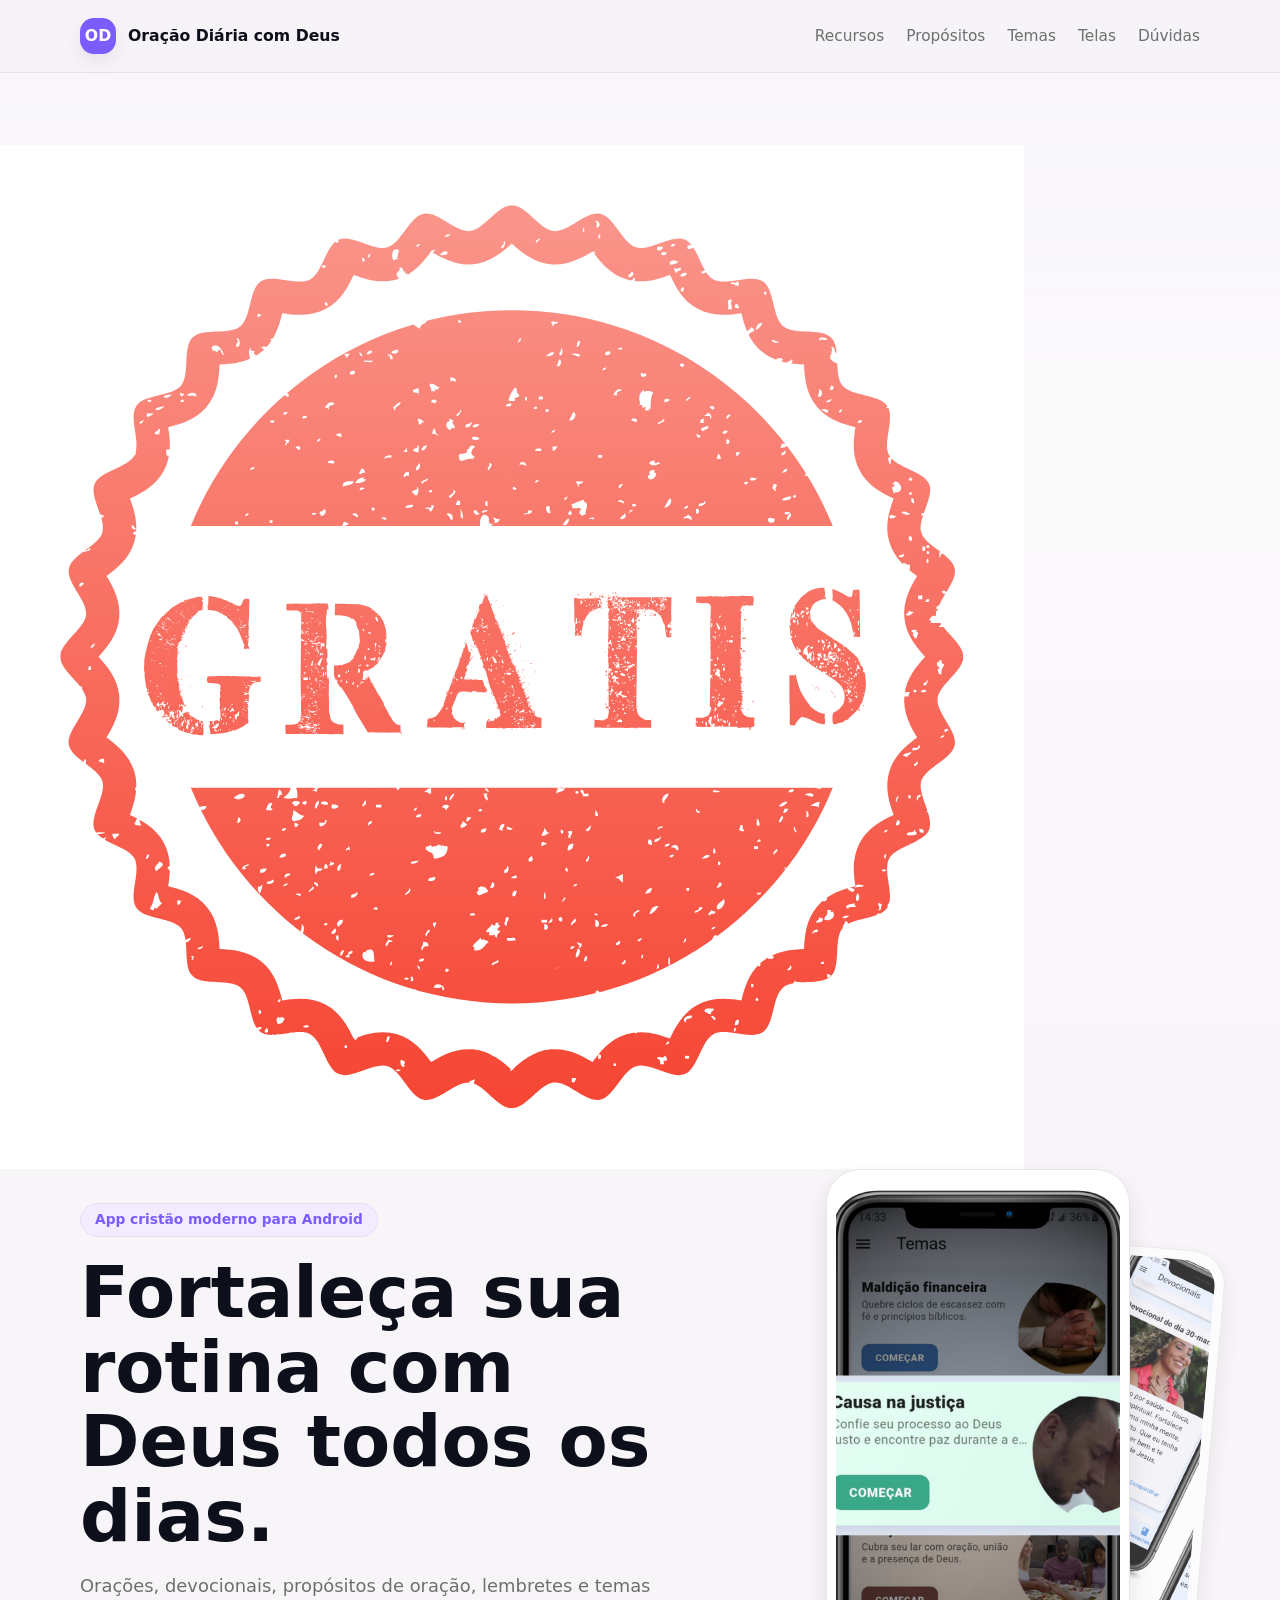
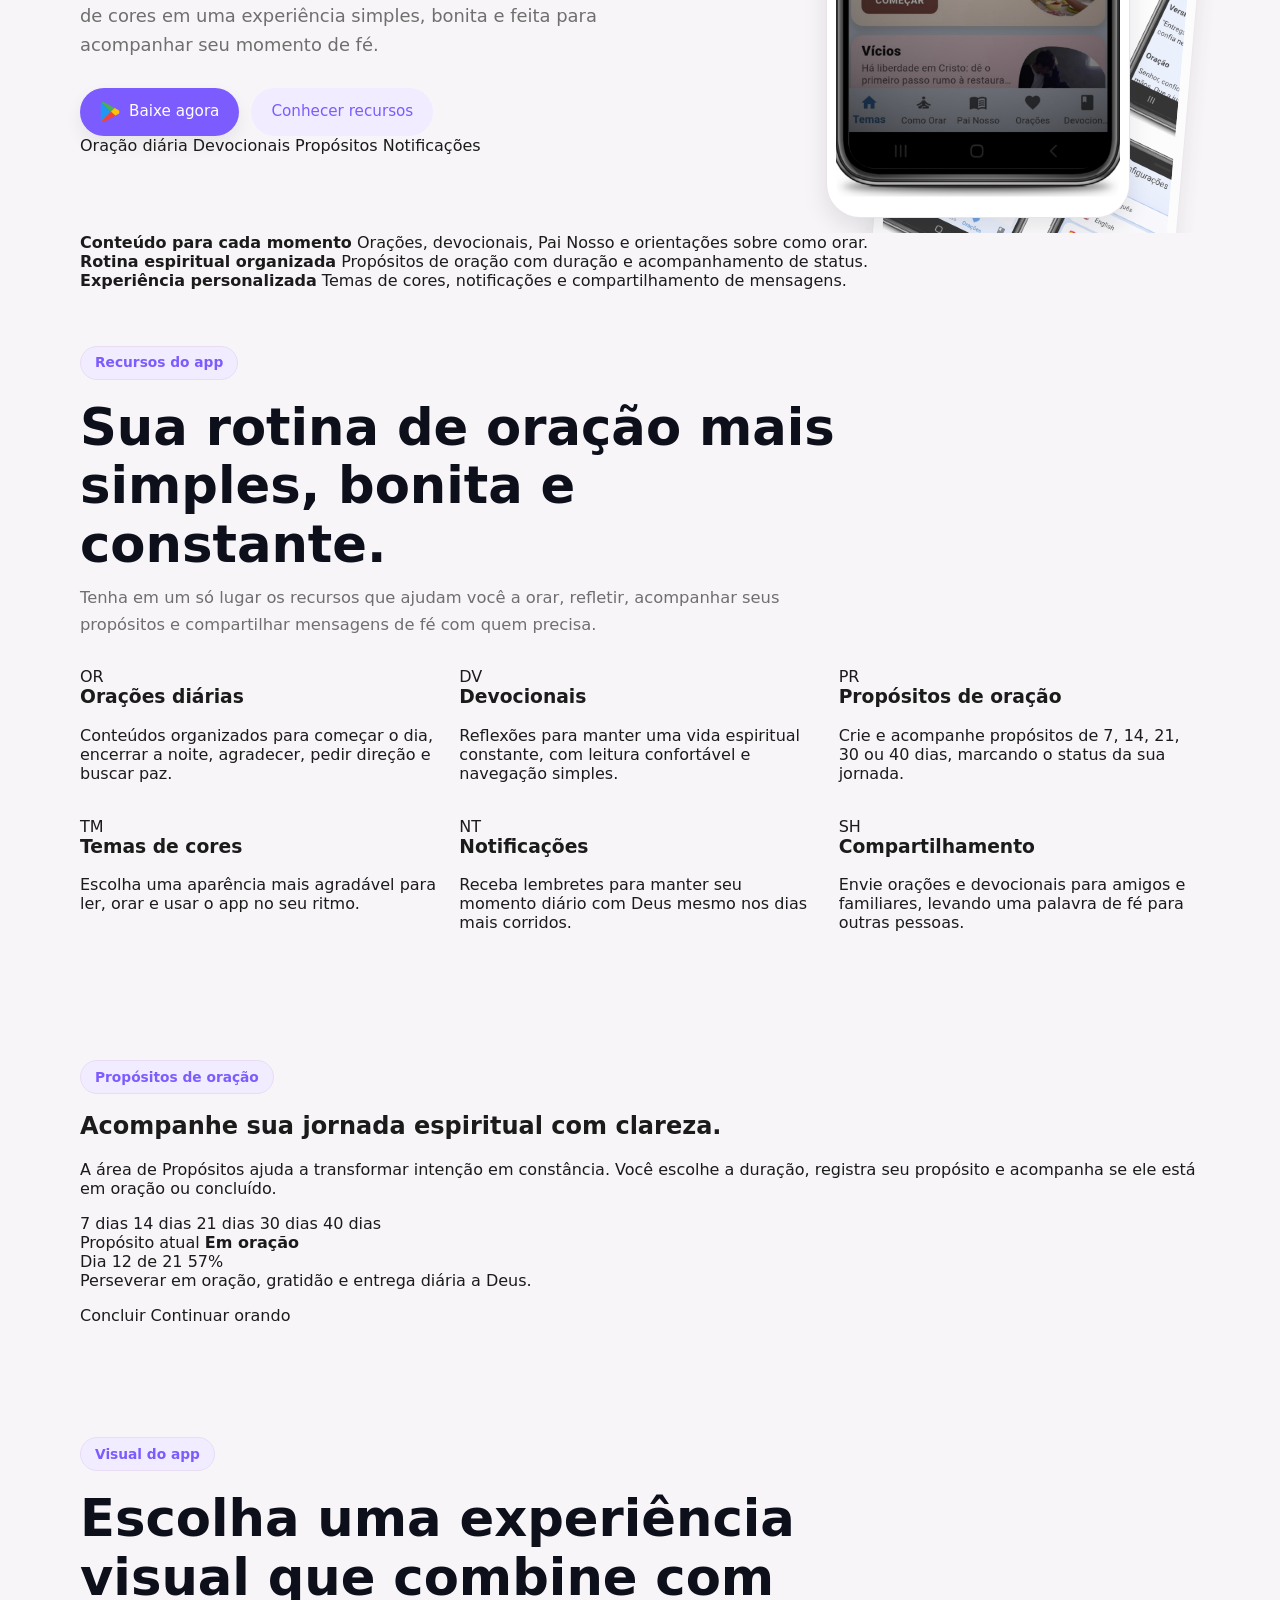
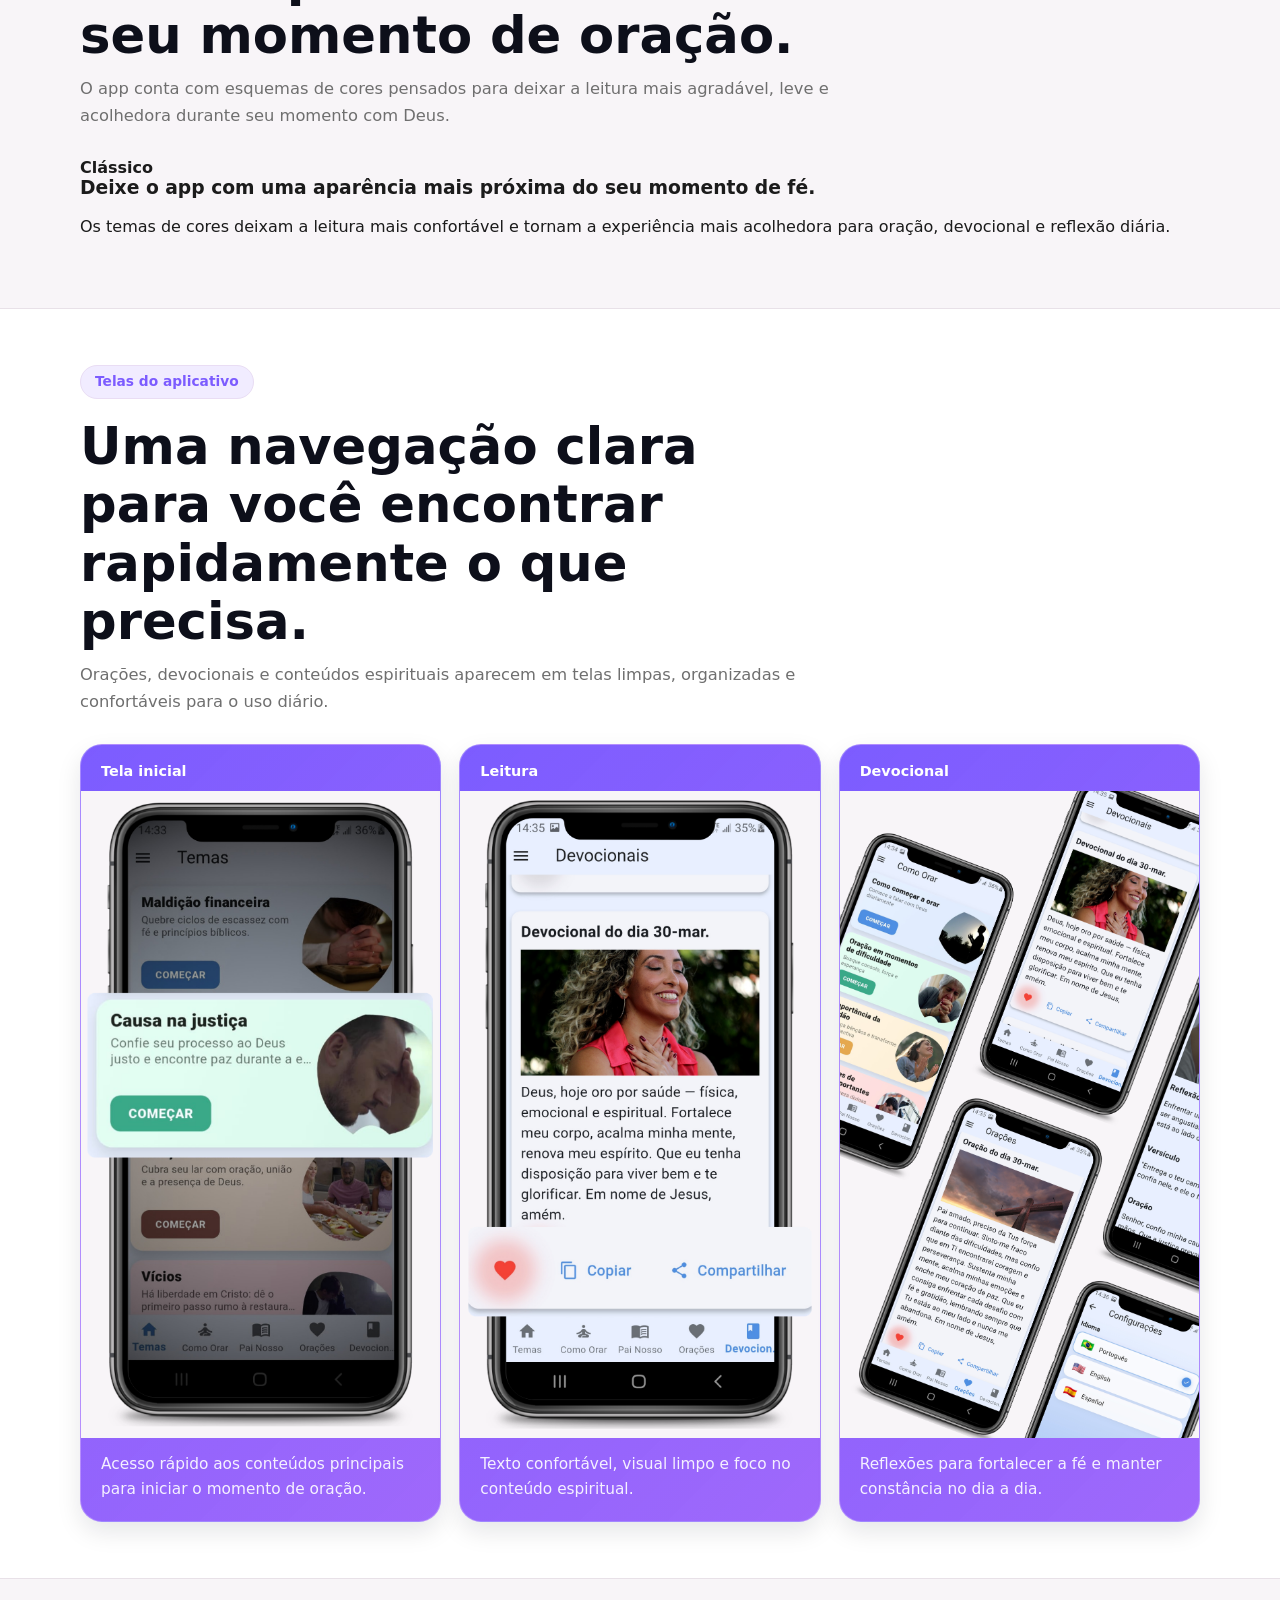
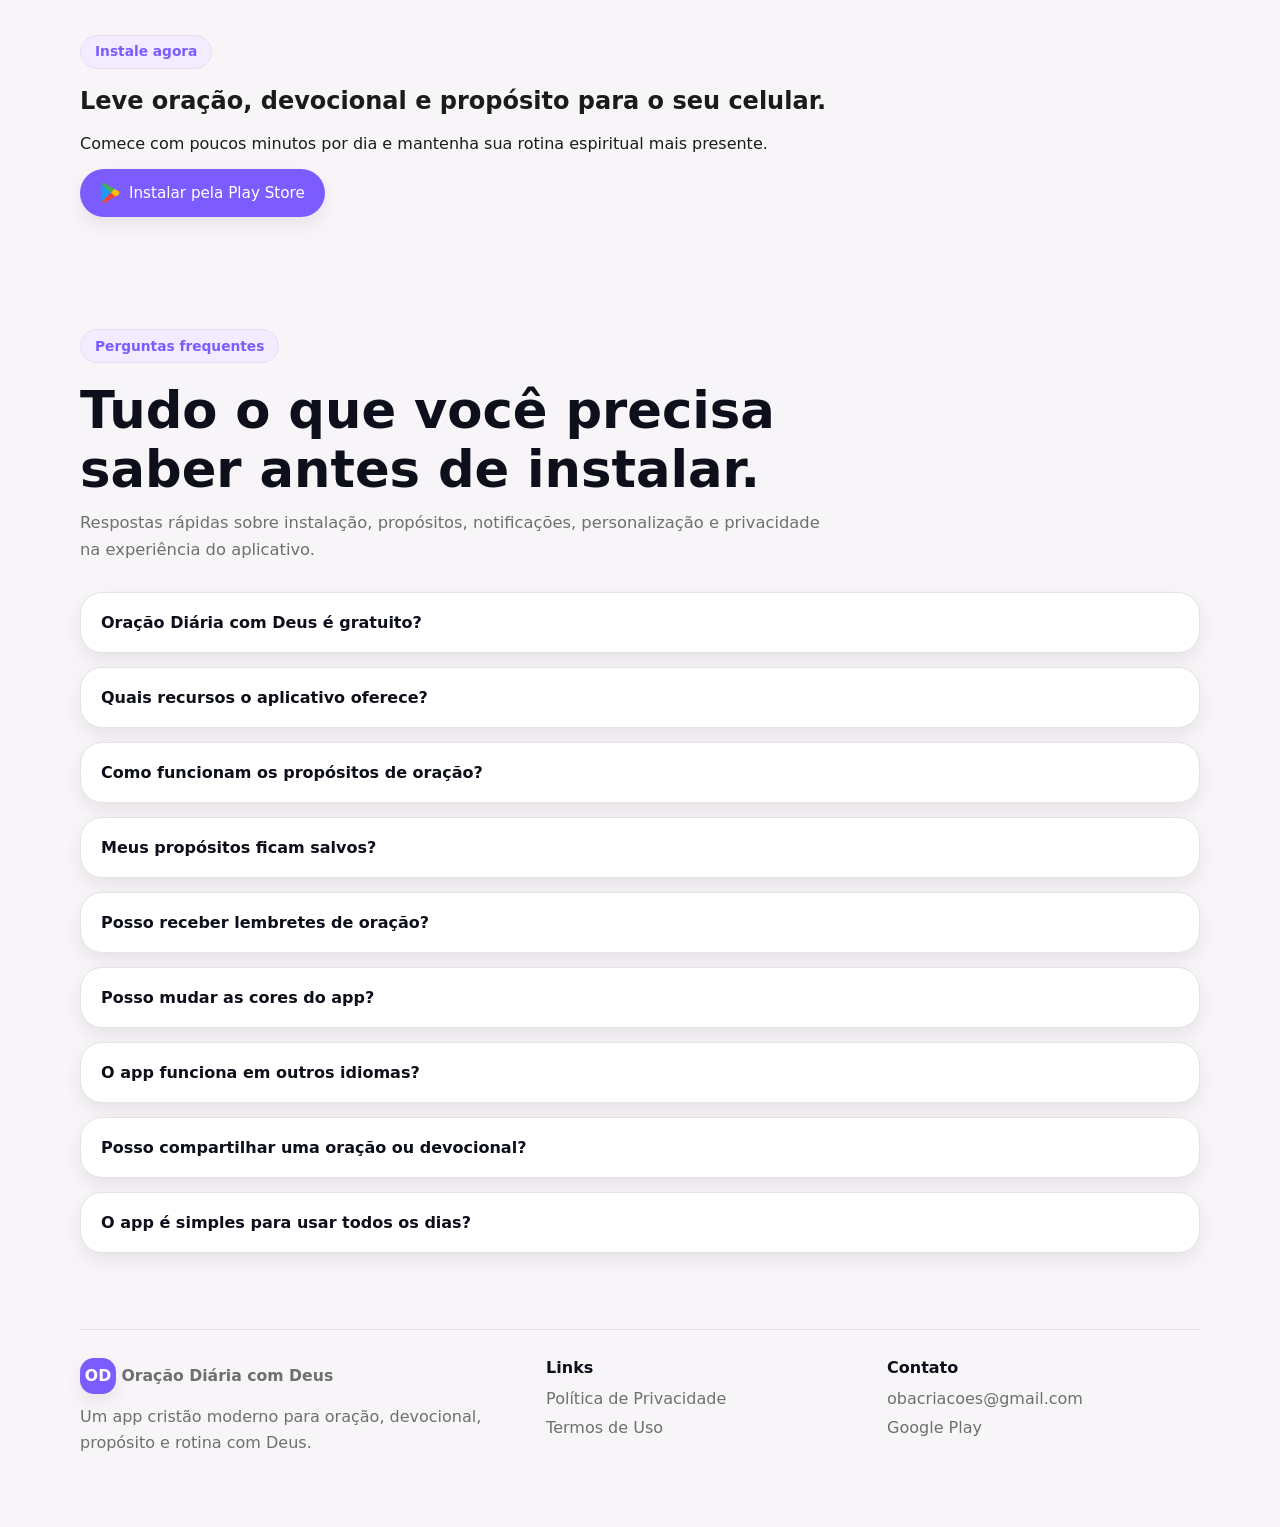
==== commit d6e21cc3: "Update index.html" ====
--- a/index.html
+++ b/index.html
@@ -5,27 +5,27 @@
   <meta charset="UTF-8" />
   <meta name="viewport" content="width=device-width, initial-scale=1.0" />
 
-  <title>Oração Diária com Deus | App de orações, devocionais e fé diária</title>
+  <title>Oração Diária com Deus | App cristão de orações, devocionais e propósitos</title>
   <meta name="description"
-    content="Baixe Oração Diária com Deus, app cristão com oração da manhã, oração da noite, orações por categorias, devocionais diários, leitura confortável e conteúdo espiritual para fortalecer sua rotina com Deus." />
-  <meta name="theme-color" content="#F8F5F8" />
+    content="Instale Oração Diária com Deus: app cristão com orações diárias, devocionais, propósitos de oração, notificações, temas de cores e compartilhamento." />
+  <meta name="theme-color" content="#F7F8FA" />
   <meta name="robots" content="index, follow, max-image-preview:large" />
   <link rel="canonical" href="https://oracaodiariacomdeus.com.br/" />
 
   <meta property="og:locale" content="pt_BR" />
   <meta property="og:type" content="website" />
   <meta property="og:site_name" content="Oração Diária com Deus" />
-  <meta property="og:title" content="Oração Diária com Deus | App de orações, devocionais e fé diária" />
+  <meta property="og:title" content="Oração Diária com Deus | App cristão para sua rotina com Deus" />
   <meta property="og:description"
-    content="App cristão com oração da manhã, oração da noite, orações por categorias, devocionais diários e experiência simples para seu momento com Deus." />
+    content="Orações, devocionais, propósitos de oração, notificações, temas de cores e compartilhamento em um app cristão moderno e fácil de usar." />
   <meta property="og:url" content="https://oracaodiariacomdeus.com.br/" />
   <meta property="og:image" content="https://oracaodiariacomdeus.com.br/images/tela-inicial.png" />
-  <meta property="og:image:alt" content="Tela do app Oração Diária com Deus com orações e devocionais" />
+  <meta property="og:image:alt" content="Tela inicial do app Oração Diária com Deus" />
 
   <meta name="twitter:card" content="summary_large_image" />
-  <meta name="twitter:title" content="Oração Diária com Deus | App de orações, devocionais e fé diária" />
+  <meta name="twitter:title" content="Oração Diária com Deus | App cristão para sua rotina com Deus" />
   <meta name="twitter:description"
-    content="Baixe Oração Diária com Deus e tenha oração da manhã, oração da noite, devocionais e conteúdos espirituais em uma experiência leve e acolhedora." />
+    content="Fortaleça sua rotina espiritual com orações, devocionais, propósitos, notificações e temas de cores." />
   <meta name="twitter:image" content="https://oracaodiariacomdeus.com.br/images/tela-inicial.png" />
 
   <meta name="application-name" content="Oração Diária com Deus" />
@@ -46,7 +46,7 @@
     "name": "Oração Diária com Deus",
     "applicationCategory": "LifestyleApplication",
     "operatingSystem": "Android",
-    "description": "Aplicativo cristão com oração da manhã, oração da noite, orações diárias, devocionais e conteúdos espirituais organizados para fortalecer a rotina com Deus.",
+    "description": "Aplicativo cristão com orações diárias, devocionais, propósitos de oração, notificações, temas de cores e compartilhamento.",
     "url": "https://oracaodiariacomdeus.com.br/",
     "downloadUrl": "https://play.google.com/store/apps/details?id=com.obacriacoes.oracaodamanha",
     "installUrl": "https://play.google.com/store/apps/details?id=com.obacriacoes.oracaodamanha",
@@ -74,50 +74,66 @@
     "mainEntity": [
       {
         "@type": "Question",
-        "name": "O app é gratuito?",
-        "acceptedAnswer": {
-          "@type": "Answer",
-          "text": "Sim. O aplicativo pode ser utilizado gratuitamente e exibe anúncios para manter o conteúdo acessível. Também existe a opção premium para remover anúncios e ter uma experiência ainda mais tranquila."
-        }
-      },
-      {
-        "@type": "Question",
-        "name": "Precisa de internet para tudo?",
-        "acceptedAnswer": {
-          "@type": "Answer",
-          "text": "Não. Grande parte do conteúdo já fica disponível no próprio aplicativo, permitindo acesso mesmo sem conexão. Algumas funcionalidades podem exigir internet, mas a experiência principal foi pensada para funcionar offline."
-        }
-      },
-      {
-        "@type": "Question",
-        "name": "Como funcionam as orações organizadas por categorias?",
-        "acceptedAnswer": {
-          "@type": "Answer",
-          "text": "As orações são organizadas de forma clara em categorias, facilitando encontrar rapidamente o conteúdo ideal para cada momento, seja para agradecer, pedir orientação ou fortalecer a fé."
-        }
-      },
-      {
-        "@type": "Question",
-        "name": "O que são os devocionais diários?",
-        "acceptedAnswer": {
-          "@type": "Answer",
-          "text": "Os devocionais são conteúdos preparados para acompanhar sua rotina espiritual, trazendo reflexões e mensagens que ajudam a manter um momento diário de conexão com Deus."
-        }
-      },
-      {
-        "@type": "Question",
-        "name": "O app é fácil de usar?",
-        "acceptedAnswer": {
-          "@type": "Answer",
-          "text": "Sim. A interface foi pensada para ser simples, intuitiva e leve, permitindo que qualquer pessoa navegue facilmente entre os conteúdos sem complicações."
-        }
-      },
-      {
-        "@type": "Question",
-        "name": "Posso compartilhar os conteúdos?",
-        "acceptedAnswer": {
-          "@type": "Answer",
-          "text": "Sim. Você pode compartilhar orações e devocionais com amigos e familiares, levando mensagens de fé e inspiração para outras pessoas."
+        "name": "Oração Diária com Deus é gratuito?",
+        "acceptedAnswer": {
+          "@type": "Answer",
+          "text": "Sim. O app pode ser instalado gratuitamente pela Play Store."
+        }
+      },
+      {
+        "@type": "Question",
+        "name": "O que posso fazer no app?",
+        "acceptedAnswer": {
+          "@type": "Answer",
+          "text": "Você pode acessar orações diárias, devocionais, conteúdos como Como Orar e Pai Nosso, criar propósitos de oração, receber lembretes, personalizar temas de cores e compartilhar mensagens com outras pessoas."
+        }
+      },
+      {
+        "@type": "Question",
+        "name": "Como funcionam os propósitos de oração?",
+        "acceptedAnswer": {
+          "@type": "Answer",
+          "text": "A área de Propósitos de Oração ajuda a acompanhar jornadas espirituais de 7, 14, 21, 30 ou 40 dias. Cada propósito pode ficar com status em oração ou concluído."
+        }
+      },
+      {
+        "@type": "Question",
+        "name": "O app envia notificações?",
+        "acceptedAnswer": {
+          "@type": "Answer",
+          "text": "Sim. O app pode enviar lembretes para ajudar você a manter uma rotina diária de oração, devocional e reflexão com Deus."
+        }
+      },
+      {
+        "@type": "Question",
+        "name": "Posso personalizar as cores do app?",
+        "acceptedAnswer": {
+          "@type": "Answer",
+          "text": "Sim. O app oferece temas de cores para deixar a leitura mais agradável e combinar melhor com seu momento de oração."
+        }
+      },
+      {
+        "@type": "Question",
+        "name": "O app funciona em outros idiomas?",
+        "acceptedAnswer": {
+          "@type": "Answer",
+          "text": "Sim. O app mantém suporte a português, inglês e espanhol."
+        }
+      },
+      {
+        "@type": "Question",
+        "name": "Meus propósitos ficam salvos?",
+        "acceptedAnswer": {
+          "@type": "Answer",
+          "text": "Sim. Os propósitos são salvos localmente no aparelho, para que você possa acompanhar sua jornada espiritual dentro do próprio app."
+        }
+      },
+      {
+        "@type": "Question",
+        "name": "Posso compartilhar orações e devocionais?",
+        "acceptedAnswer": {
+          "@type": "Answer",
+          "text": "Sim. Você pode compartilhar orações, devocionais e mensagens de fé com amigos e familiares."
         }
       }
     ]
@@ -129,28 +145,31 @@
   <header class="site-header">
     <div class="container nav">
       <a href="#top" class="brand" aria-label="Página inicial Oração Diária com Deus">
-        <span class="brand-mark" aria-hidden="true">✦</span>
+        <span class="brand-mark" aria-hidden="true">OD</span>
         <span>Oração Diária com Deus</span>
       </a>
       <nav aria-label="Navegação principal">
-        <a href="#beneficios">Benefícios</a>
-        <a href="#screens">Telas do app</a>
-        <a href="#como-funciona">Como funciona</a>
-        <a href="#faq">Perguntas frequentes</a>
-        <a href="privacy-policy.html">Privacidade</a>
+        <a href="#recursos">Recursos</a>
+        <a href="#propositos">Propósitos</a>
+        <a href="#temas">Temas</a>
+        <a href="#telas">Telas</a>
+        <a href="#faq">Dúvidas</a>
       </nav>
     </div>
   </header>
 
   <main id="top">
     <section class="hero">
+      <img class="free-badge"
+        src="images/gratis.png"
+        alt="Grátis" />
       <div class="container hero-grid">
         <div class="hero-copy reveal">
-          <span class="eyebrow">App cristão para sua rotina espiritual</span>
-          <h1>Oração Diária com Deus</h1>
+          <span class="eyebrow">App cristão moderno para Android</span>
+          <h1>Fortaleça sua rotina com Deus todos os dias.</h1>
           <p class="lead">
-            Orações por categorias, devocionais diários e leitura confortável em uma experiência
-            simples, acolhedora e alinhada ao seu momento com Deus.
+            Orações, devocionais, propósitos de oração, lembretes e temas de cores em uma experiência
+            simples, bonita e feita para acompanhar seu momento de fé.
           </p>
           <div class="hero-actions">
             <a class="btn btn-primary"
@@ -158,82 +177,161 @@
               target="_blank"
               rel="noopener noreferrer"
               aria-label="Baixar Oração Diária com Deus na Google Play">
-              <img src="images/google-play.png" alt="" aria-hidden="true" />
-              Baixar na Play Store
+              <img class="btn-store-icon" src="images/google-play.png" alt="" aria-hidden="true" />
+              Baixe agora
             </a>
-            <a class="btn btn-secondary" href="#screens">Ver telas</a>
+            <a class="btn btn-secondary" href="#recursos">Conhecer recursos</a>
+          </div>
+          <div class="hero-points" aria-label="Principais vantagens">
+            <span>Oração diária</span>
+            <span>Devocionais</span>
+            <span>Propósitos</span>
+            <span>Notificações</span>
           </div>
         </div>
 
         <div class="hero-visual reveal-delay" aria-label="Prévia visual do aplicativo">
-          <div class="phone-frame phone-back" aria-hidden="true">
-            <img src="images/tela-devocional.png" alt="" />
-          </div>
-          <div class="phone-frame phone-front">
-            <img src="images/tela-inicial.png"
-              alt="Tela inicial do aplicativo Oração Diária com Deus mostrando conteúdos e categorias" />
-          </div>
-        </div>
-      </div>
-    </section>
-
-    <section class="trust container reveal" aria-label="Proposta de valor do aplicativo">
-      <div class="trust-card">
-        <span>Feito para voltar todos os dias</span>
-        <strong>Um app cristão leve, organizado e acolhedor para oração, reflexão e devocional.</strong>
-      </div>
-      <div class="trust-card trust-card-dark">
-        <span>Leitura tranquila</span>
-        <strong>Conteúdos espirituais apresentados com clareza para seu momento de oração e reflexão.</strong>
-      </div>
-    </section>
-
-    <section id="beneficios" class="section container">
+          <div class="halo-card">
+            <div class="phone-frame phone-back" aria-hidden="true">
+              <img src="images/tela-devocional.png" alt="" />
+            </div>
+            <div class="phone-frame phone-front">
+              <img src="images/tela-inicial.png"
+                alt="Tela inicial do aplicativo Oração Diária com Deus mostrando conteúdos espirituais" />
+            </div>
+          </div>
+        </div>
+      </div>
+    </section>
+
+    <section class="value-strip container reveal" aria-label="Resumo do aplicativo">
+      <div>
+        <strong>Conteúdo para cada momento</strong>
+        <span>Orações, devocionais, Pai Nosso e orientações sobre como orar.</span>
+      </div>
+      <div>
+        <strong>Rotina espiritual organizada</strong>
+        <span>Propósitos de oração com duração e acompanhamento de status.</span>
+      </div>
+      <div>
+        <strong>Experiência personalizada</strong>
+        <span>Temas de cores, notificações e compartilhamento de mensagens.</span>
+      </div>
+    </section>
+
+    <section id="recursos" class="section container">
       <div class="section-heading reveal">
-        <span class="eyebrow">Benefícios</span>
-        <h2>Tudo o que você precisa para um momento diário com Deus.</h2>
-        <p>Encontre orações, devocionais e conteúdos espirituais em um aplicativo pensado para facilitar sua rotina de fé.</p>
-      </div>
+        <span class="eyebrow">Recursos do app</span>
+        <h2>Sua rotina de oração mais simples, bonita e constante.</h2>
+        <p>
+          Tenha em um só lugar os recursos que ajudam você a orar, refletir, acompanhar seus
+          propósitos e compartilhar mensagens de fé com quem precisa.
+        </p>
+      </div>
+
       <div class="feature-grid">
-        <article class="card reveal">
-          <div class="icon" aria-hidden="true">🙏</div>
+        <article class="feature-card reveal">
+          <span class="feature-icon prayer">OR</span>
           <h3>Orações diárias</h3>
-          <p>Acesse orações organizadas para começar o dia com serenidade, intenção e fé.</p>
-        </article>
-        <article class="card reveal">
-          <div class="icon" aria-hidden="true">📖</div>
-          <h3>Devocionais diários</h3>
-          <p>Conteúdos curtos e edificantes para fortalecer sua rotina espiritual sem tornar o dia pesado.</p>
-        </article>
-        <article class="card reveal">
-          <div class="icon" aria-hidden="true">✨</div>
-          <h3>Interface simples</h3>
-          <p>Leitura confortável e navegação fácil para encontrar rapidamente o conteúdo que você procura.</p>
-        </article>
-        <article class="card reveal">
-          <div class="icon" aria-hidden="true">🗂️</div>
-          <h3>Conteúdo por categorias</h3>
-          <p>Escolha o conteúdo ideal para cada momento: gratidão, paz, direção, esperança e fortalecimento da fé.</p>
-        </article>
-        <article class="card reveal">
-          <div class="icon" aria-hidden="true">📲</div>
-          <h3>Prático no celular</h3>
-          <p>Abra o app em poucos segundos e tenha um momento de oração e reflexão onde estiver.</p>
-        </article>
-        <article class="card reveal">
-          <div class="icon" aria-hidden="true">💛</div>
+          <p>Conteúdos organizados para começar o dia, encerrar a noite, agradecer, pedir direção e buscar paz.</p>
+        </article>
+        <article class="feature-card reveal">
+          <span class="feature-icon devotional">DV</span>
+          <h3>Devocionais</h3>
+          <p>Reflexões para manter uma vida espiritual constante, com leitura confortável e navegação simples.</p>
+        </article>
+        <article class="feature-card reveal">
+          <span class="feature-icon purpose">PR</span>
+          <h3>Propósitos de oração</h3>
+          <p>Crie e acompanhe propósitos de 7, 14, 21, 30 ou 40 dias, marcando o status da sua jornada.</p>
+        </article>
+        <article class="feature-card reveal">
+          <span class="feature-icon themes">TM</span>
+          <h3>Temas de cores</h3>
+          <p>Escolha uma aparência mais agradável para ler, orar e usar o app no seu ritmo.</p>
+        </article>
+        <article class="feature-card reveal">
+          <span class="feature-icon calm">NT</span>
+          <h3>Notificações</h3>
+          <p>Receba lembretes para manter seu momento diário com Deus mesmo nos dias mais corridos.</p>
+        </article>
+        <article class="feature-card reveal">
+          <span class="feature-icon gold">SH</span>
           <h3>Compartilhamento</h3>
-          <p>Compartilhe orações e mensagens inspiradoras com amigos e familiares com facilidade.</p>
-        </article>
-      </div>
-    </section>
-
-    <section id="screens" class="section section-soft">
+          <p>Envie orações e devocionais para amigos e familiares, levando uma palavra de fé para outras pessoas.</p>
+        </article>
+      </div>
+    </section>
+
+    <section id="propositos" class="section section-highlight">
+      <div class="container split">
+        <div class="split-copy reveal">
+          <span class="eyebrow">Propósitos de oração</span>
+          <h2>Acompanhe sua jornada espiritual com clareza.</h2>
+          <p>
+            A área de Propósitos ajuda a transformar intenção em constância. Você escolhe a duração,
+            registra seu propósito e acompanha se ele está em oração ou concluído.
+          </p>
+          <div class="duration-list" aria-label="Durações disponíveis">
+            <span>7 dias</span>
+            <span>14 dias</span>
+            <span>21 dias</span>
+            <span>30 dias</span>
+            <span>40 dias</span>
+          </div>
+        </div>
+        <div class="purpose-panel reveal-delay">
+          <div class="panel-top">
+            <span>Propósito atual</span>
+            <strong>Em oração</strong>
+          </div>
+          <div class="progress-row">
+            <span>Dia 12 de 21</span>
+            <span>57%</span>
+          </div>
+          <div class="progress-track"><span style="width: 57%"></span></div>
+          <p>Perseverar em oração, gratidão e entrega diária a Deus.</p>
+          <div class="panel-actions">
+            <span>Concluir</span>
+            <span>Continuar orando</span>
+          </div>
+        </div>
+      </div>
+    </section>
+
+    <section id="temas" class="section container">
+      <div class="section-heading reveal">
+        <span class="eyebrow">Visual do app</span>
+        <h2>Escolha uma experiência visual que combine com seu momento de oração.</h2>
+        <p>
+          O app conta com esquemas de cores pensados para deixar a leitura mais agradável,
+          leve e acolhedora durante seu momento com Deus.
+        </p>
+      </div>
+      <div class="theme-row reveal">
+        <div class="theme-swatch classic">
+          <span></span><span></span><span></span><span></span>
+          <strong>Clássico</strong>
+        </div>
+        <div class="theme-copy">
+          <h3>Deixe o app com uma aparência mais próxima do seu momento de fé.</h3>
+          <p>
+            Os temas de cores deixam a leitura mais confortável e tornam a experiência mais acolhedora
+            para oração, devocional e reflexão diária.
+          </p>
+        </div>
+      </div>
+    </section>
+
+    <section id="telas" class="section section-soft">
       <div class="container">
         <div class="section-heading reveal">
           <span class="eyebrow">Telas do aplicativo</span>
-          <h2>Uma experiência simples, acolhedora e feita para seu momento com Deus.</h2>
-          <p>Explore orações, reflexões e conteúdos devocionais em uma interface leve, organizada e agradável para o dia a dia.</p>
+          <h2>Uma navegação clara para você encontrar rapidamente o que precisa.</h2>
+          <p>
+            Orações, devocionais e conteúdos espirituais aparecem em telas limpas,
+            organizadas e confortáveis para o uso diário.
+          </p>
         </div>
 
         <div class="shots-grid">
@@ -241,108 +339,104 @@
             <div class="shot-top">Tela inicial</div>
             <div class="shot-body">
               <img src="images/tela-inicial.png"
-                alt="Tela inicial do aplicativo Oração Diária com Deus mostrando categorias de orações" />
+                alt="Tela inicial do aplicativo Oração Diária com Deus" />
             </div>
-            <p>Acesse rapidamente orações e conteúdos espirituais organizados de forma clara.</p>
+            <p>Acesso rápido aos conteúdos principais para iniciar o momento de oração.</p>
           </article>
 
           <article class="shot reveal">
-            <div class="shot-top">Leitura de conteúdo</div>
+            <div class="shot-top">Leitura</div>
             <div class="shot-body">
               <img src="images/tela-detalhe.png"
-                alt="Tela de leitura de oração no aplicativo Oração Diária com Deus com texto confortável" />
+                alt="Tela de leitura de oração no aplicativo Oração Diária com Deus" />
             </div>
-            <p>Leia com conforto em uma tela pensada para concentração, paz e reflexão.</p>
+            <p>Texto confortável, visual limpo e foco no conteúdo espiritual.</p>
           </article>
 
           <article class="shot reveal">
-            <div class="shot-top">Devocional diário</div>
+            <div class="shot-top">Devocional</div>
             <div class="shot-body">
               <img src="images/tela-devocional.png"
                 alt="Tela de devocional diário do aplicativo Oração Diária com Deus" />
             </div>
-            <p>Tenha conteúdos diários para fortalecer sua fé e manter sua rotina espiritual.</p>
+            <p>Reflexões para fortalecer a fé e manter constância no dia a dia.</p>
           </article>
         </div>
       </div>
     </section>
 
-    <section id="como-funciona" class="section container">
-      <div class="section-heading reveal">
-        <span class="eyebrow">Como funciona</span>
-        <h2>Uma rotina simples que cabe em qualquer manhã.</h2>
-      </div>
-      <div class="steps">
-        <article class="step reveal">
-          <span class="step-number">1</span>
-          <h3>Abra o app</h3>
-          <p>Entre rapidamente e encontre uma interface pronta para seu momento de oração e reflexão.</p>
-        </article>
-        <article class="step reveal">
-          <span class="step-number">2</span>
-          <h3>Escolha seu conteúdo</h3>
-          <p>Selecione orações, devocionais ou leituras espirituais de forma simples e organizada.</p>
-        </article>
-        <article class="step reveal">
-          <span class="step-number">3</span>
-          <h3>Fortaleça sua fé</h3>
-          <p>Dedique alguns minutos à oração diária e leve mais paz, inspiração e propósito para sua rotina.</p>
-        </article>
-      </div>
-    </section>
-
     <section class="section container">
-      <div class="cta reveal">
-        <div>
-          <span class="eyebrow">Baixe agora</span>
-          <h2>Instale Oração Diária com Deus na Play Store.</h2>
-          <p>Ideal para quem deseja manter uma rotina espiritual leve, bonita, constante e acessível no celular.</p>
-        </div>
-        <a class="btn btn-primary"
-          href="https://play.google.com/store/apps/details?id=com.obacriacoes.oracaodamanha"
-          target="_blank"
-          rel="noopener noreferrer"
-          aria-label="Instalar aplicativo Oração Diária com Deus na Google Play">
-          Instalar aplicativo
-        </a>
+      <div class="conversion-grid conversion-grid-single">
+        <article class="conversion-card dark reveal">
+          <span class="eyebrow">Instale agora</span>
+          <h2>Leve oração, devocional e propósito para o seu celular.</h2>
+          <p>Comece com poucos minutos por dia e mantenha sua rotina espiritual mais presente.</p>
+          <a class="btn btn-primary"
+            href="https://play.google.com/store/apps/details?id=com.obacriacoes.oracaodamanha"
+            target="_blank"
+            rel="noopener noreferrer"
+            aria-label="Instalar aplicativo Oração Diária com Deus">
+            <img class="btn-store-icon" src="images/google-play.png" alt="" aria-hidden="true" />
+            Instalar pela Play Store
+          </a>
+        </article>
       </div>
     </section>
 
     <section id="faq" class="section container">
       <div class="section-heading reveal">
         <span class="eyebrow">Perguntas frequentes</span>
-        <h2>Dúvidas comuns sobre o app Oração Diária com Deus.</h2>
+        <h2>Tudo o que você precisa saber antes de instalar.</h2>
+        <p>
+          Respostas rápidas sobre instalação, propósitos, notificações,
+          personalização e privacidade na experiência do aplicativo.
+        </p>
       </div>
 
       <div class="faq-list">
         <details class="faq-item reveal">
-          <summary>O app é gratuito?</summary>
-          <p>Sim. O aplicativo pode ser utilizado gratuitamente e exibe anúncios para manter o conteúdo acessível. Também existe a opção premium para remover anúncios e ter uma experiência ainda mais tranquila.</p>
-        </details>
-
-        <details class="faq-item reveal">
-          <summary>Precisa de internet para tudo?</summary>
-          <p>Não. Grande parte do conteúdo já fica disponível no próprio aplicativo, permitindo acesso mesmo sem conexão. Algumas funcionalidades podem exigir internet, mas a experiência principal foi pensada para funcionar offline.</p>
-        </details>
-
-        <details class="faq-item reveal">
-          <summary>Como funcionam as orações organizadas por categorias?</summary>
-          <p>As orações são organizadas de forma clara em categorias, facilitando encontrar rapidamente o conteúdo ideal para cada momento, seja para agradecer, pedir orientação ou fortalecer a fé.</p>
-        </details>
-
-        <details class="faq-item reveal">
-          <summary>O que são os devocionais diários?</summary>
-          <p>Os devocionais são conteúdos preparados para acompanhar sua rotina espiritual, trazendo reflexões e mensagens que ajudam a manter um momento diário de conexão com Deus.</p>
-        </details>
-
-        <details class="faq-item reveal">
-          <summary>O app é fácil de usar?</summary>
-          <p>Sim. A interface foi pensada para ser simples, intuitiva e leve, permitindo que qualquer pessoa navegue facilmente entre os conteúdos sem complicações.</p>
-        </details>
-
-        <details class="faq-item reveal">
-          <summary>Posso compartilhar os conteúdos?</summary>
-          <p>Sim. Você pode compartilhar orações e devocionais com amigos e familiares, levando mensagens de fé e inspiração para outras pessoas.</p>
+          <summary>Oração Diária com Deus é gratuito?</summary>
+          <p>Sim. Você pode instalar o aplicativo gratuitamente pela Play Store e começar sua rotina de oração no celular.</p>
+        </details>
+
+        <details class="faq-item reveal">
+          <summary>Quais recursos o aplicativo oferece?</summary>
+          <p>Você encontra orações diárias, devocionais, conteúdos para aprender como orar, Pai Nosso, propósitos de oração, temas de cores, notificações e compartilhamento.</p>
+        </details>
+
+        <details class="faq-item reveal">
+          <summary>Como funcionam os propósitos de oração?</summary>
+          <p>Você pode criar e acompanhar propósitos de 7, 14, 21, 30 ou 40 dias. Cada propósito pode ficar marcado como em oração ou concluído.</p>
+        </details>
+
+        <details class="faq-item reveal">
+          <summary>Meus propósitos ficam salvos?</summary>
+          <p>Sim. Os propósitos são salvos localmente no aparelho, para você acompanhar sua jornada espiritual dentro do próprio app.</p>
+        </details>
+
+        <details class="faq-item reveal">
+          <summary>Posso receber lembretes de oração?</summary>
+          <p>Sim. O app pode enviar notificações para ajudar você a manter uma rotina diária de oração, devocional e reflexão.</p>
+        </details>
+
+        <details class="faq-item reveal">
+          <summary>Posso mudar as cores do app?</summary>
+          <p>Sim. O app possui temas de cores para deixar a leitura mais agradável e combinar melhor com seu momento de oração.</p>
+        </details>
+
+        <details class="faq-item reveal">
+          <summary>O app funciona em outros idiomas?</summary>
+          <p>Sim. O app mantém suporte a português, inglês e espanhol.</p>
+        </details>
+
+        <details class="faq-item reveal">
+          <summary>Posso compartilhar uma oração ou devocional?</summary>
+          <p>Sim. Você pode compartilhar conteúdos com amigos e familiares, levando uma mensagem de fé para quem precisa.</p>
+        </details>
+
+        <details class="faq-item reveal">
+          <summary>O app é simples para usar todos os dias?</summary>
+          <p>Sim. A experiência foi pensada para ser direta: abrir o app, escolher um conteúdo e dedicar alguns minutos ao seu momento com Deus.</p>
         </details>
       </div>
     </section>
@@ -352,10 +446,10 @@
     <div class="container footer-grid">
       <div>
         <a href="#top" class="brand footer-brand" aria-label="Voltar ao topo da página">
-          <span class="brand-mark" aria-hidden="true">✦</span>
+          <span class="brand-mark" aria-hidden="true">OD</span>
           <span>Oração Diária com Deus</span>
         </a>
-        <p class="footer-copy">Um espaço digital para fortalecer a fé e levar mais paz à sua rotina.</p>
+        <p class="footer-copy">Um app cristão moderno para oração, devocional, propósito e rotina com Deus.</p>
       </div>
       <div>
         <h4>Links</h4>
--- a/styles.css
+++ b/styles.css
@@ -409,11 +409,16 @@
 
 .shot {
   padding: 14px;
+  color: #ffffff;
+  background:
+    linear-gradient(135deg, rgba(124, 92, 255, 0.92), rgba(167, 107, 250, 0.82)),
+    var(--secondary);
+  border-color: rgba(255, 255, 255, 0.26);
 }
 
 .shot-top {
   padding: 4px 6px 12px;
-  color: var(--secondary);
+  color: #ffffff;
   font-size: 0.9rem;
   font-weight: 600;
 }
@@ -422,11 +427,13 @@
   display: grid;
   place-items: center;
   aspect-ratio: 10 / 18;
-  padding: 10px;
+  padding: 0;
   overflow: hidden;
   background: var(--background);
-  border: 1px solid var(--divider);
-  border-radius: 18px;
+  border: none;
+  border-radius: 0;
+  margin-left: -14px;
+  margin-right: -14px;
 }
 
 .shot-body img {
@@ -439,6 +446,7 @@
 
 .shot p {
   padding: 14px 6px 4px;
+  color: rgba(255, 255, 255, 0.9);
   font-size: 0.96rem;
 }
 
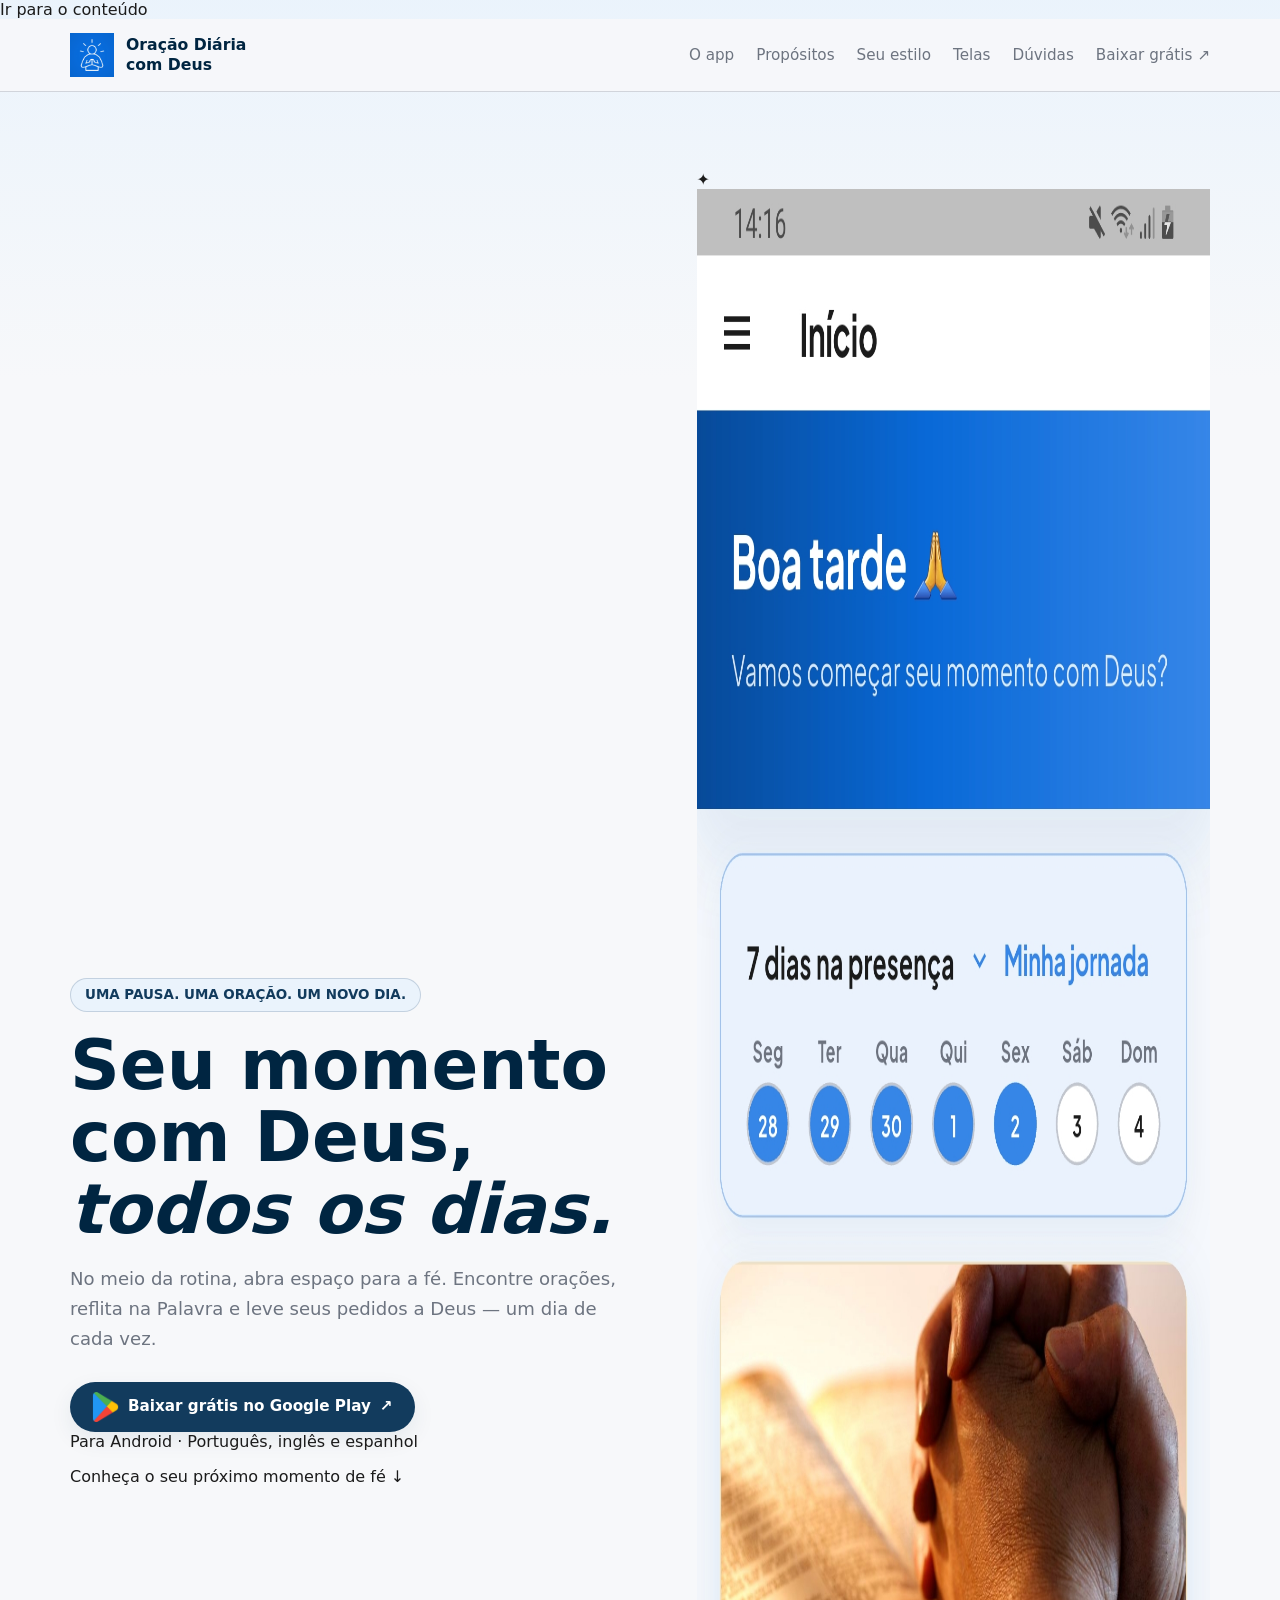
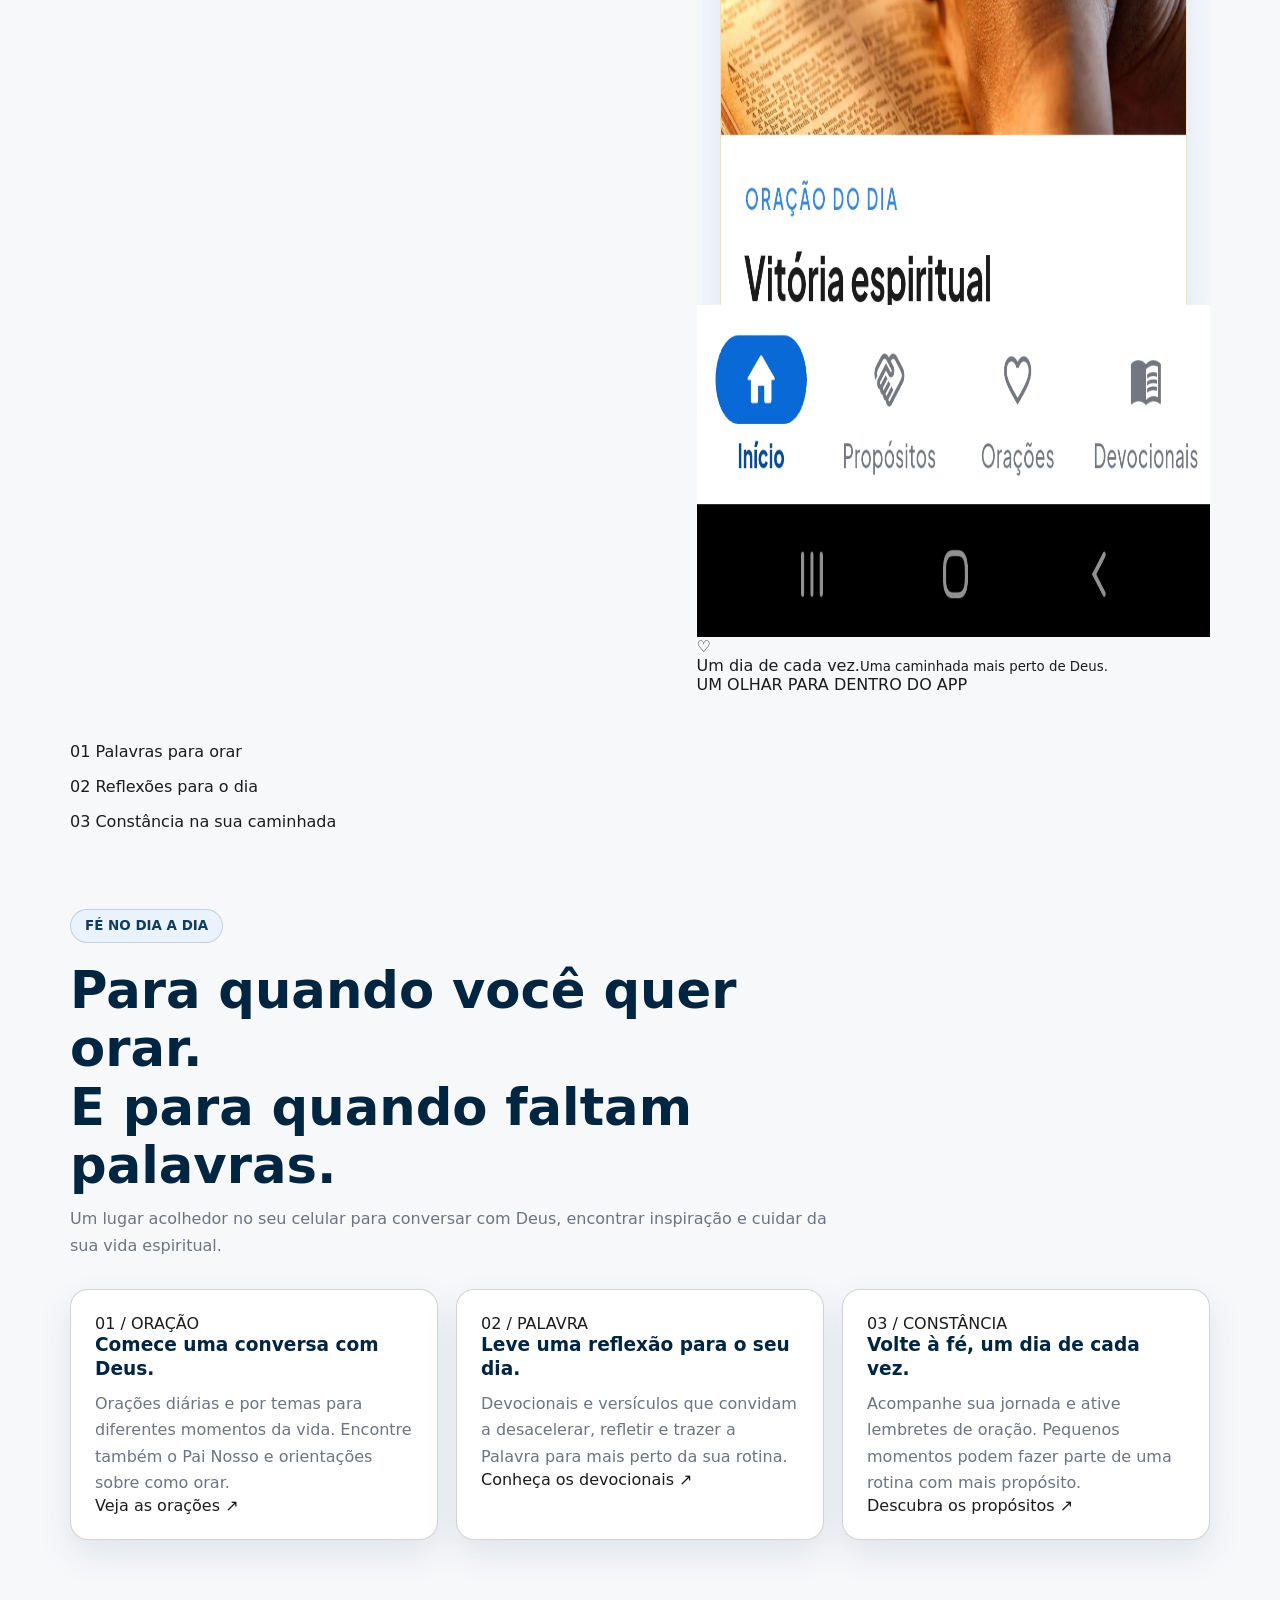
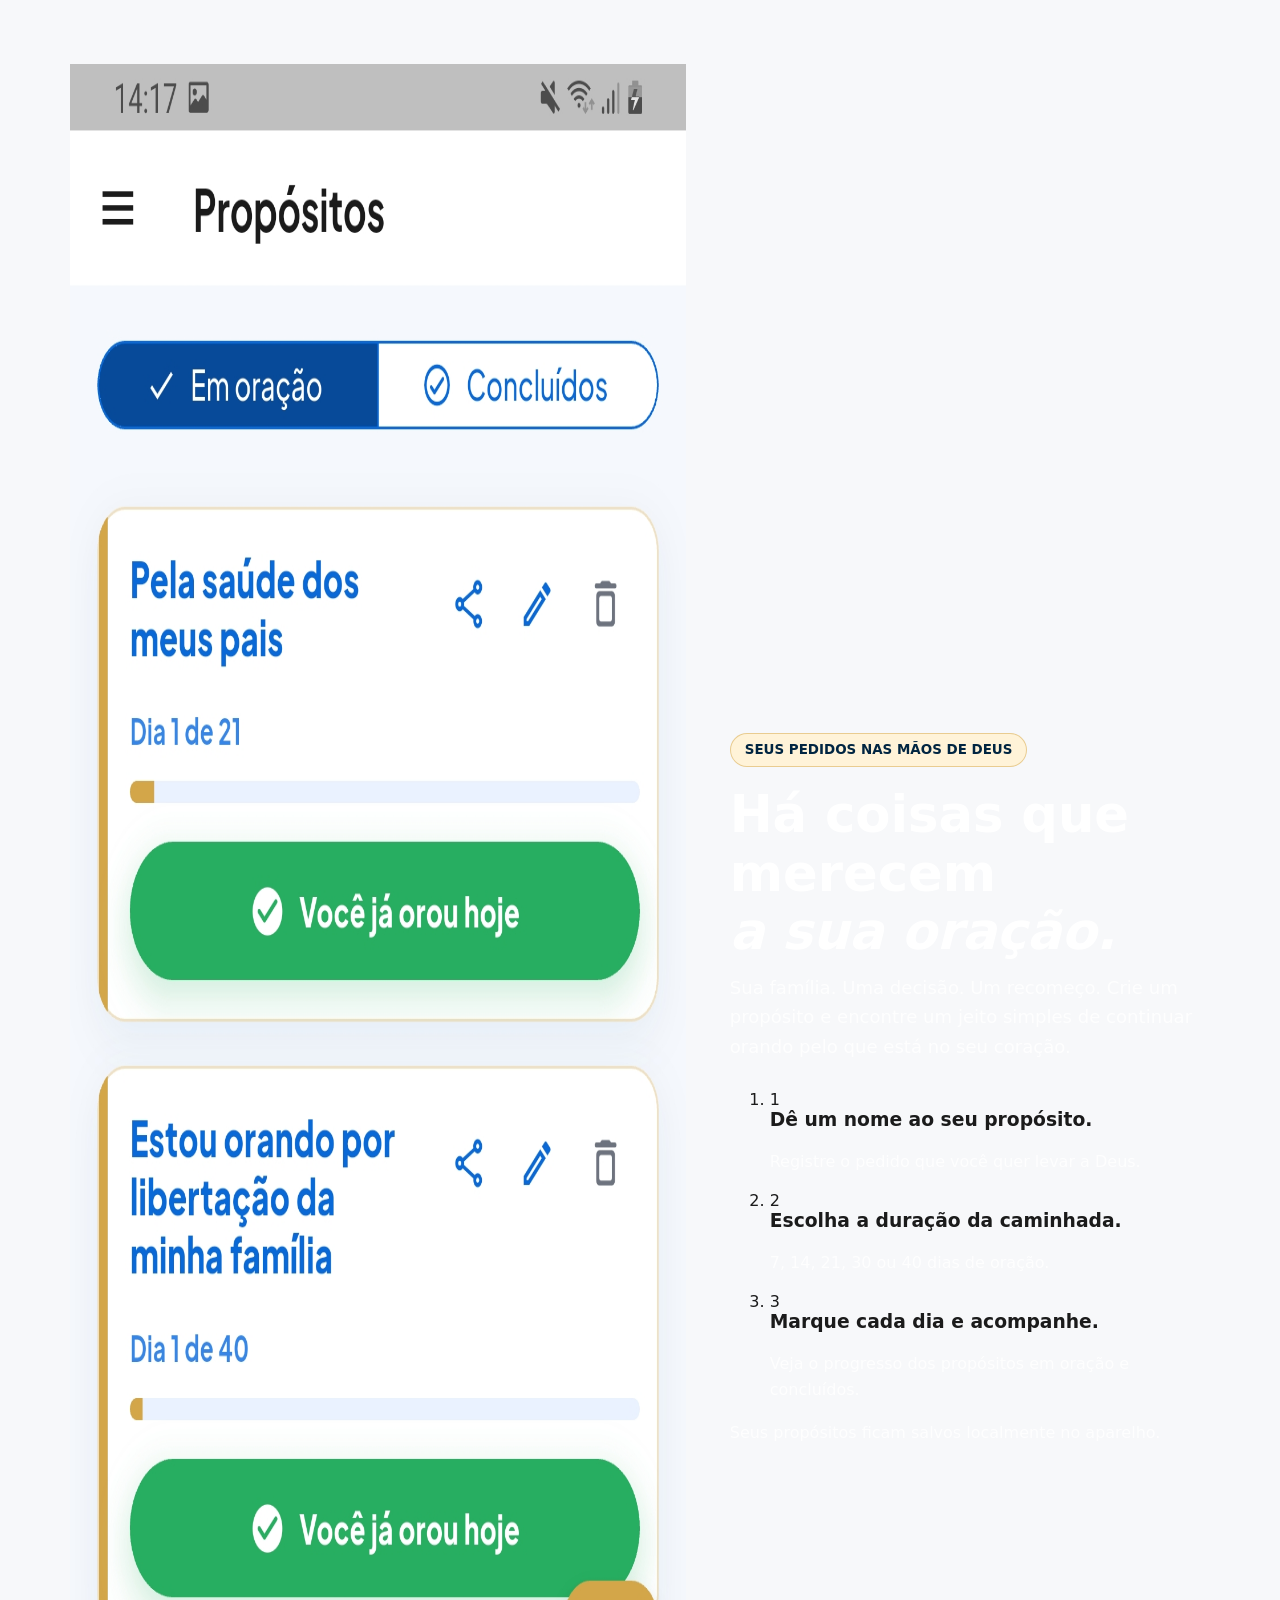
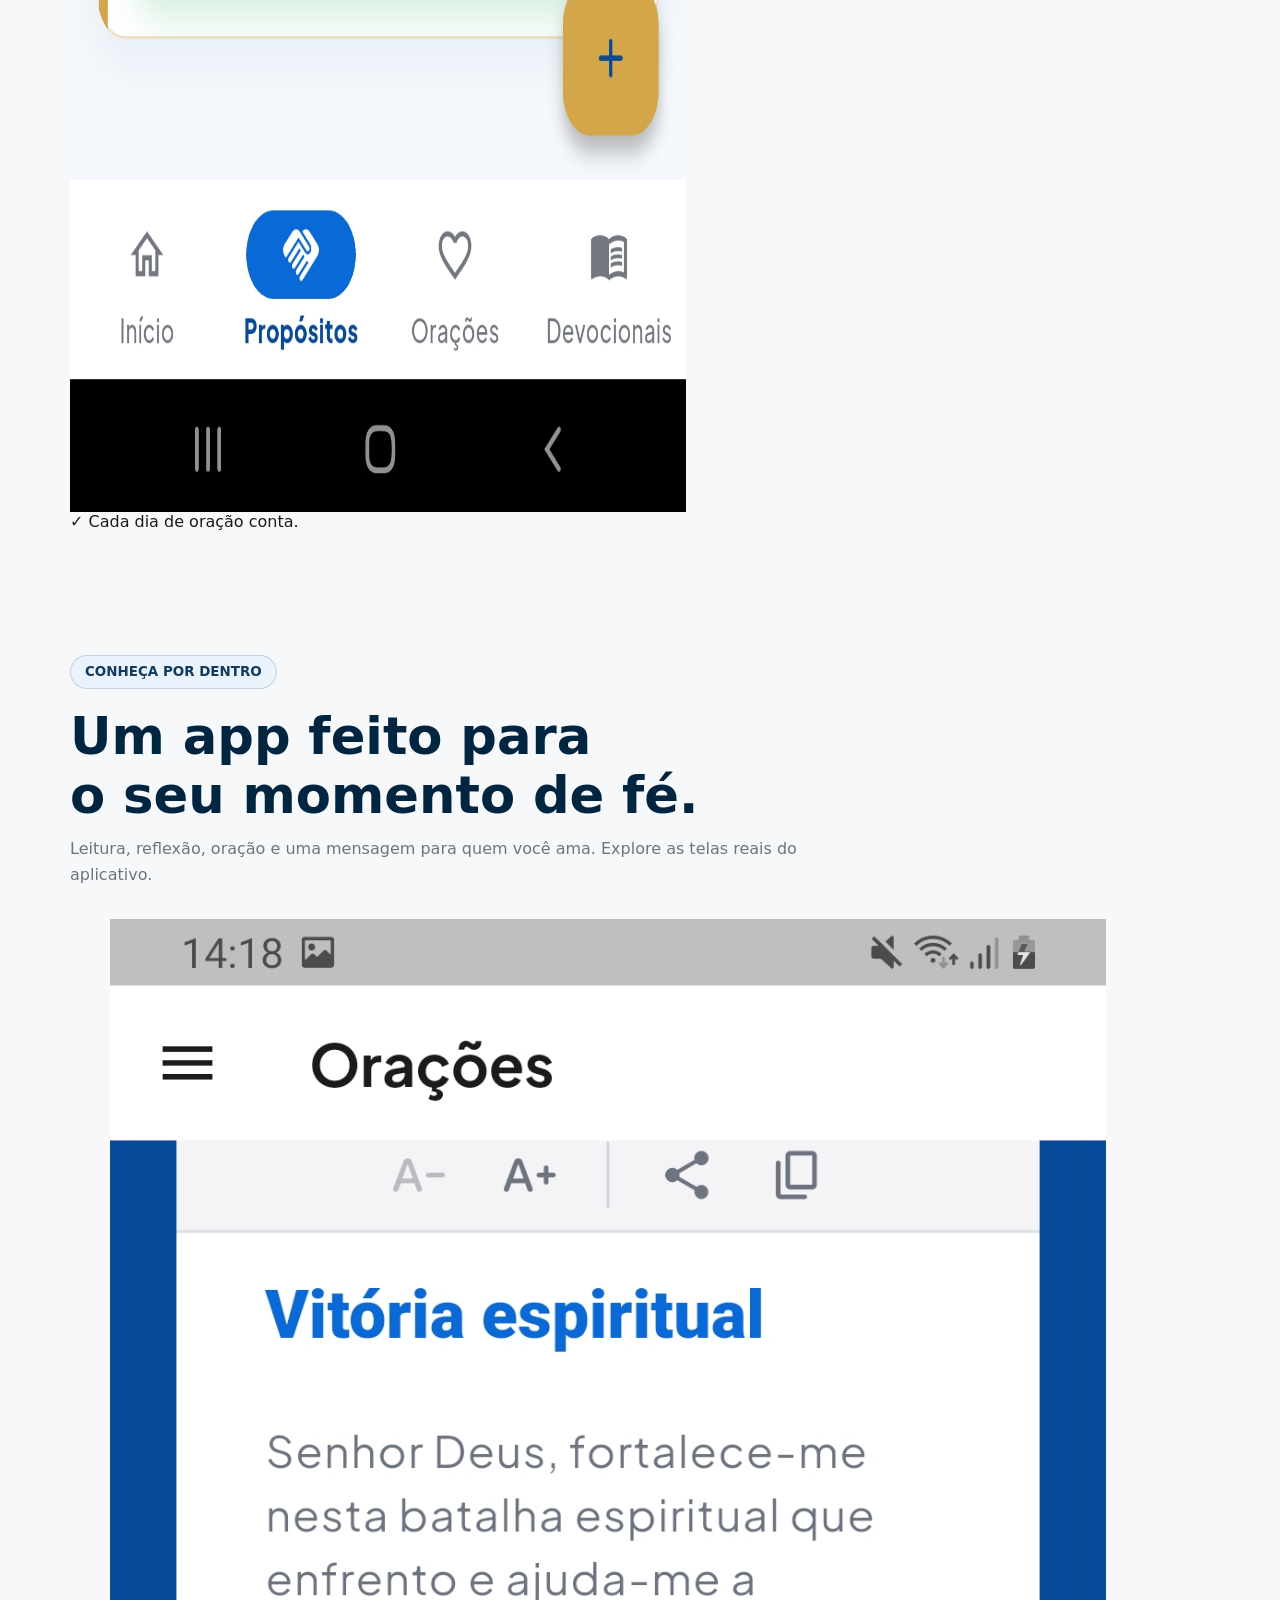
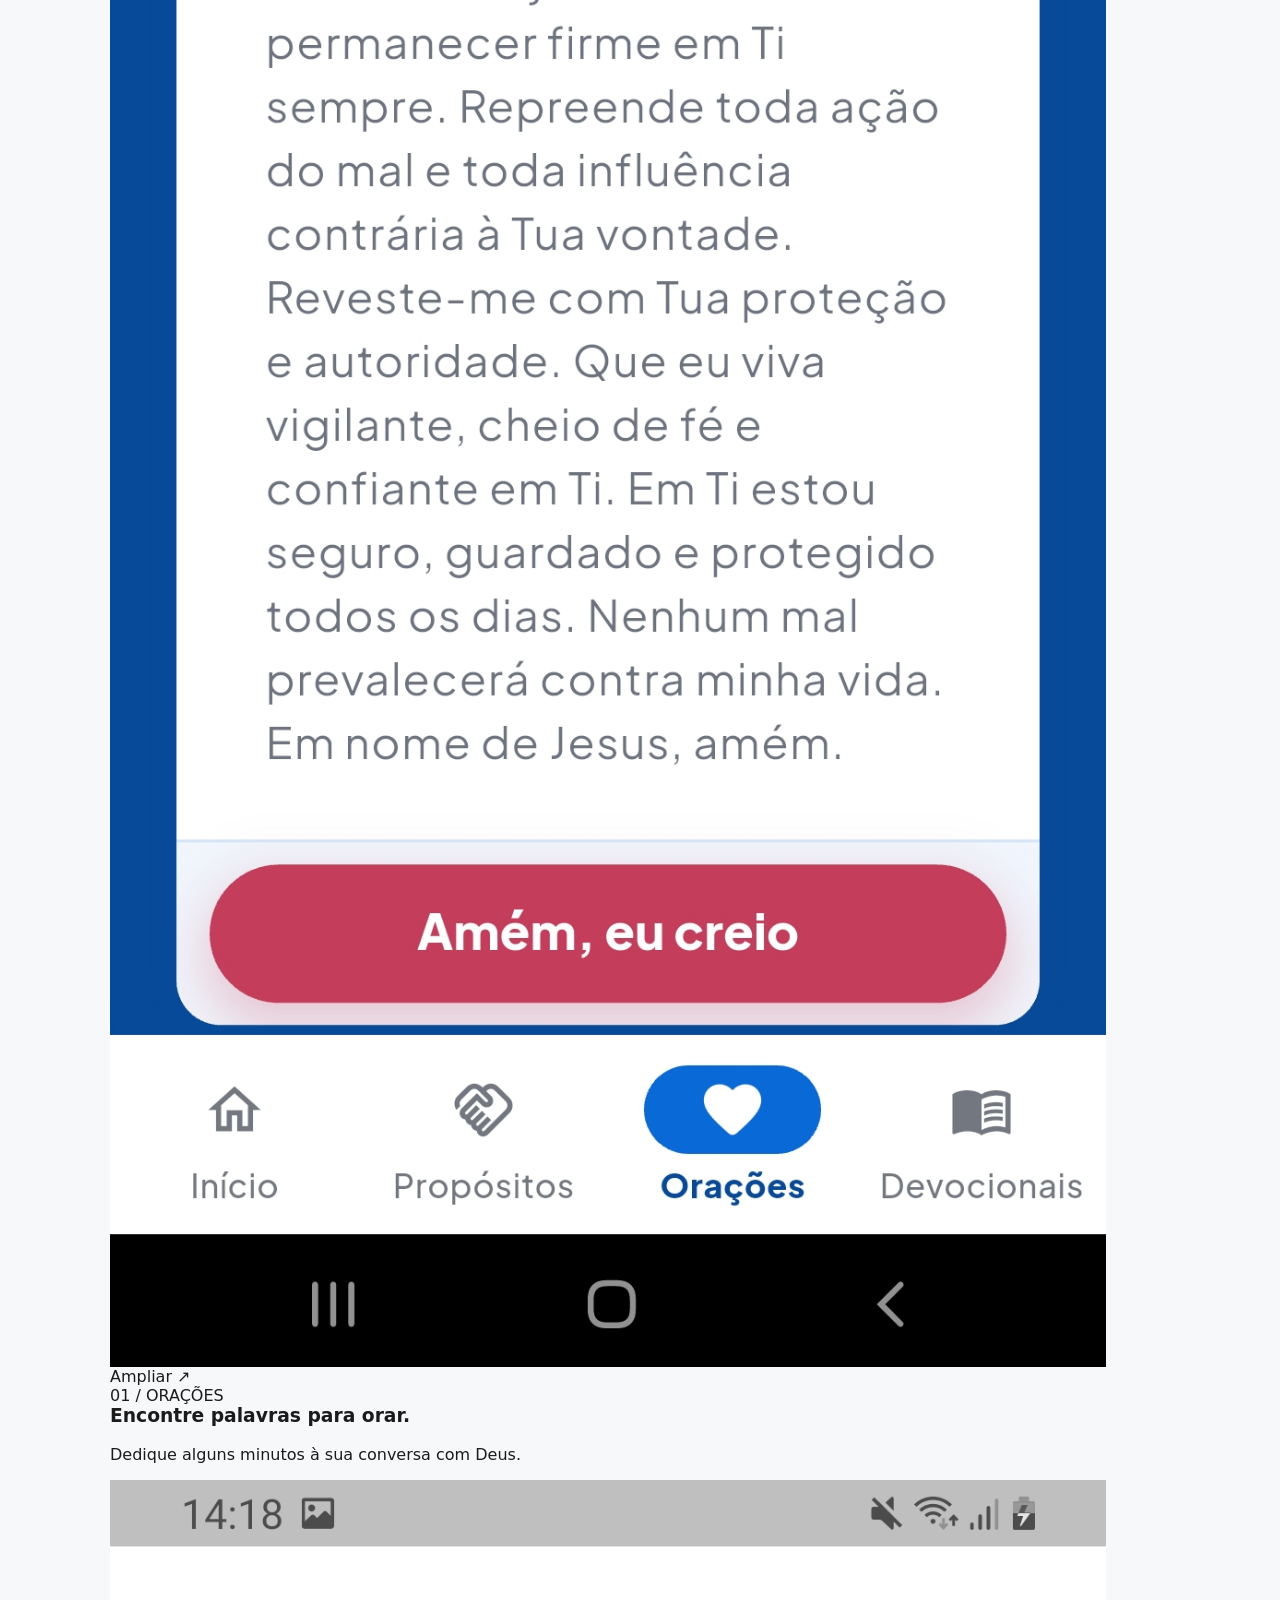
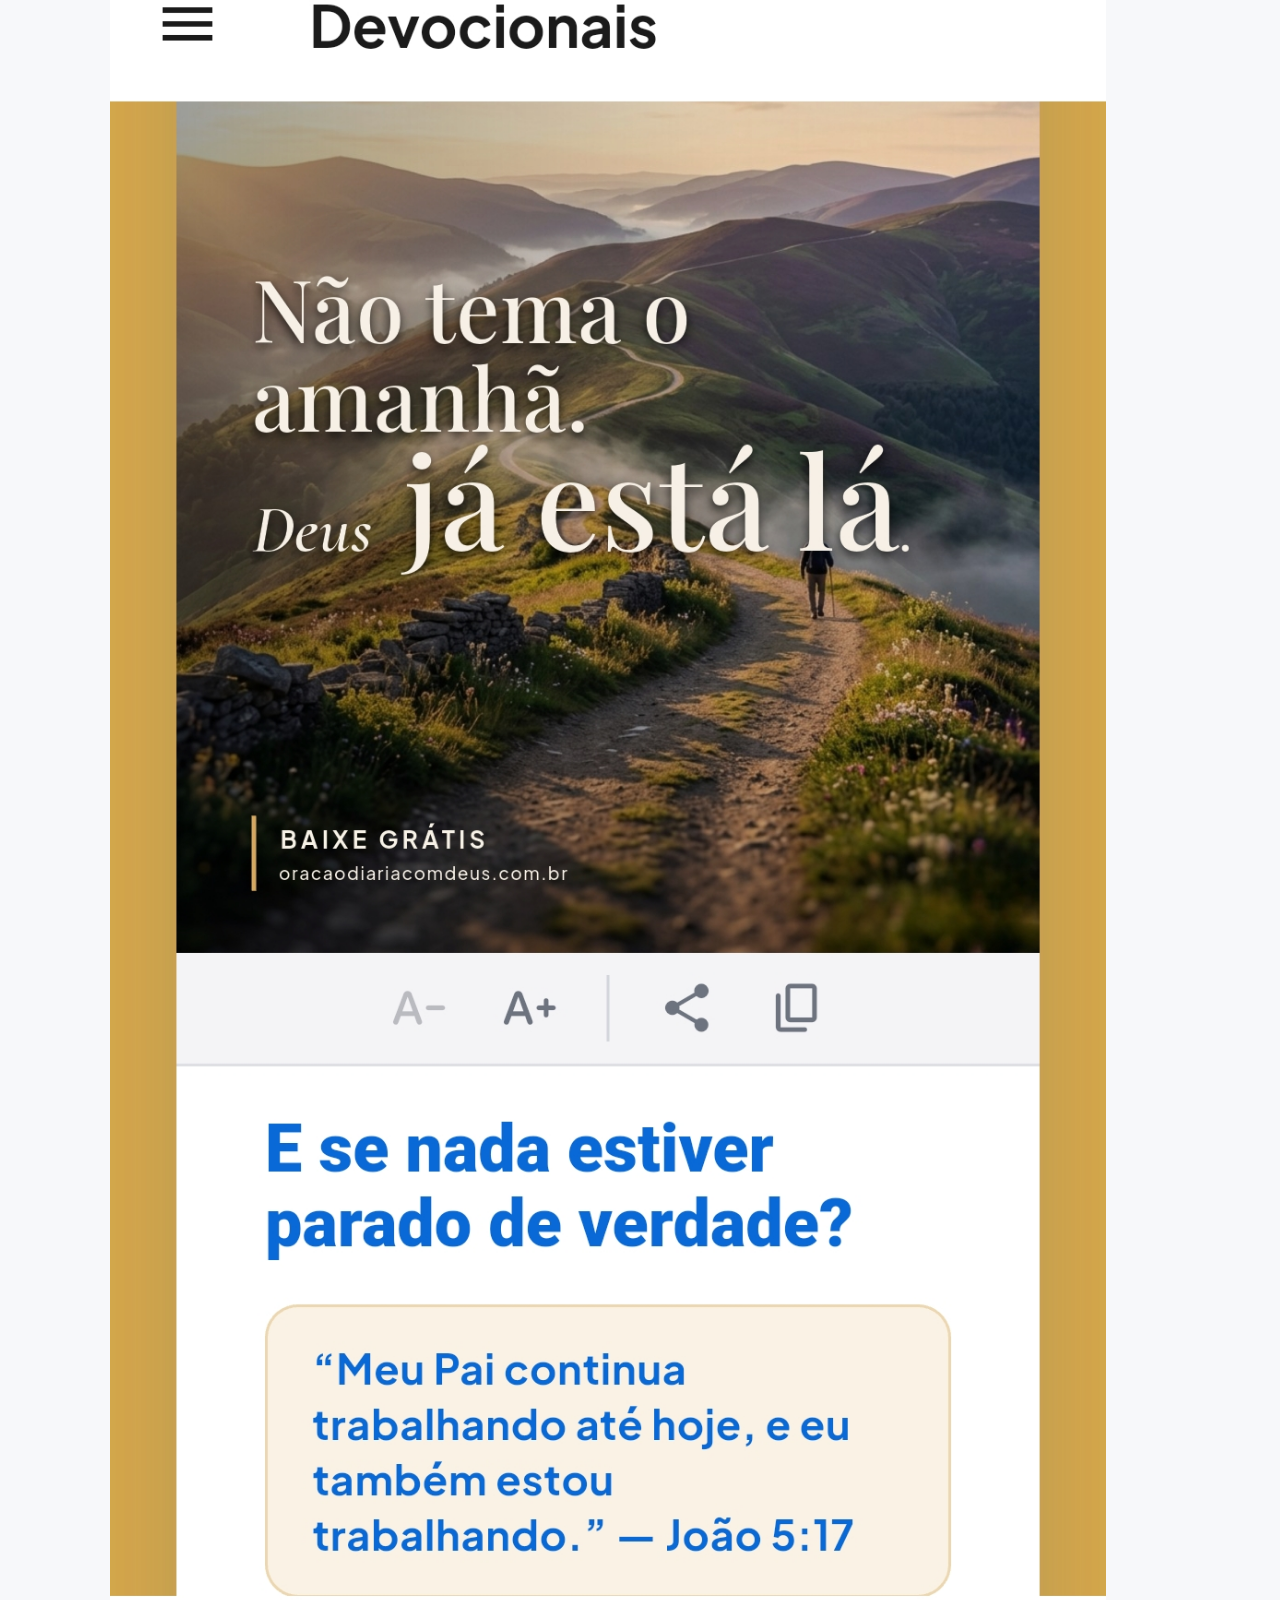
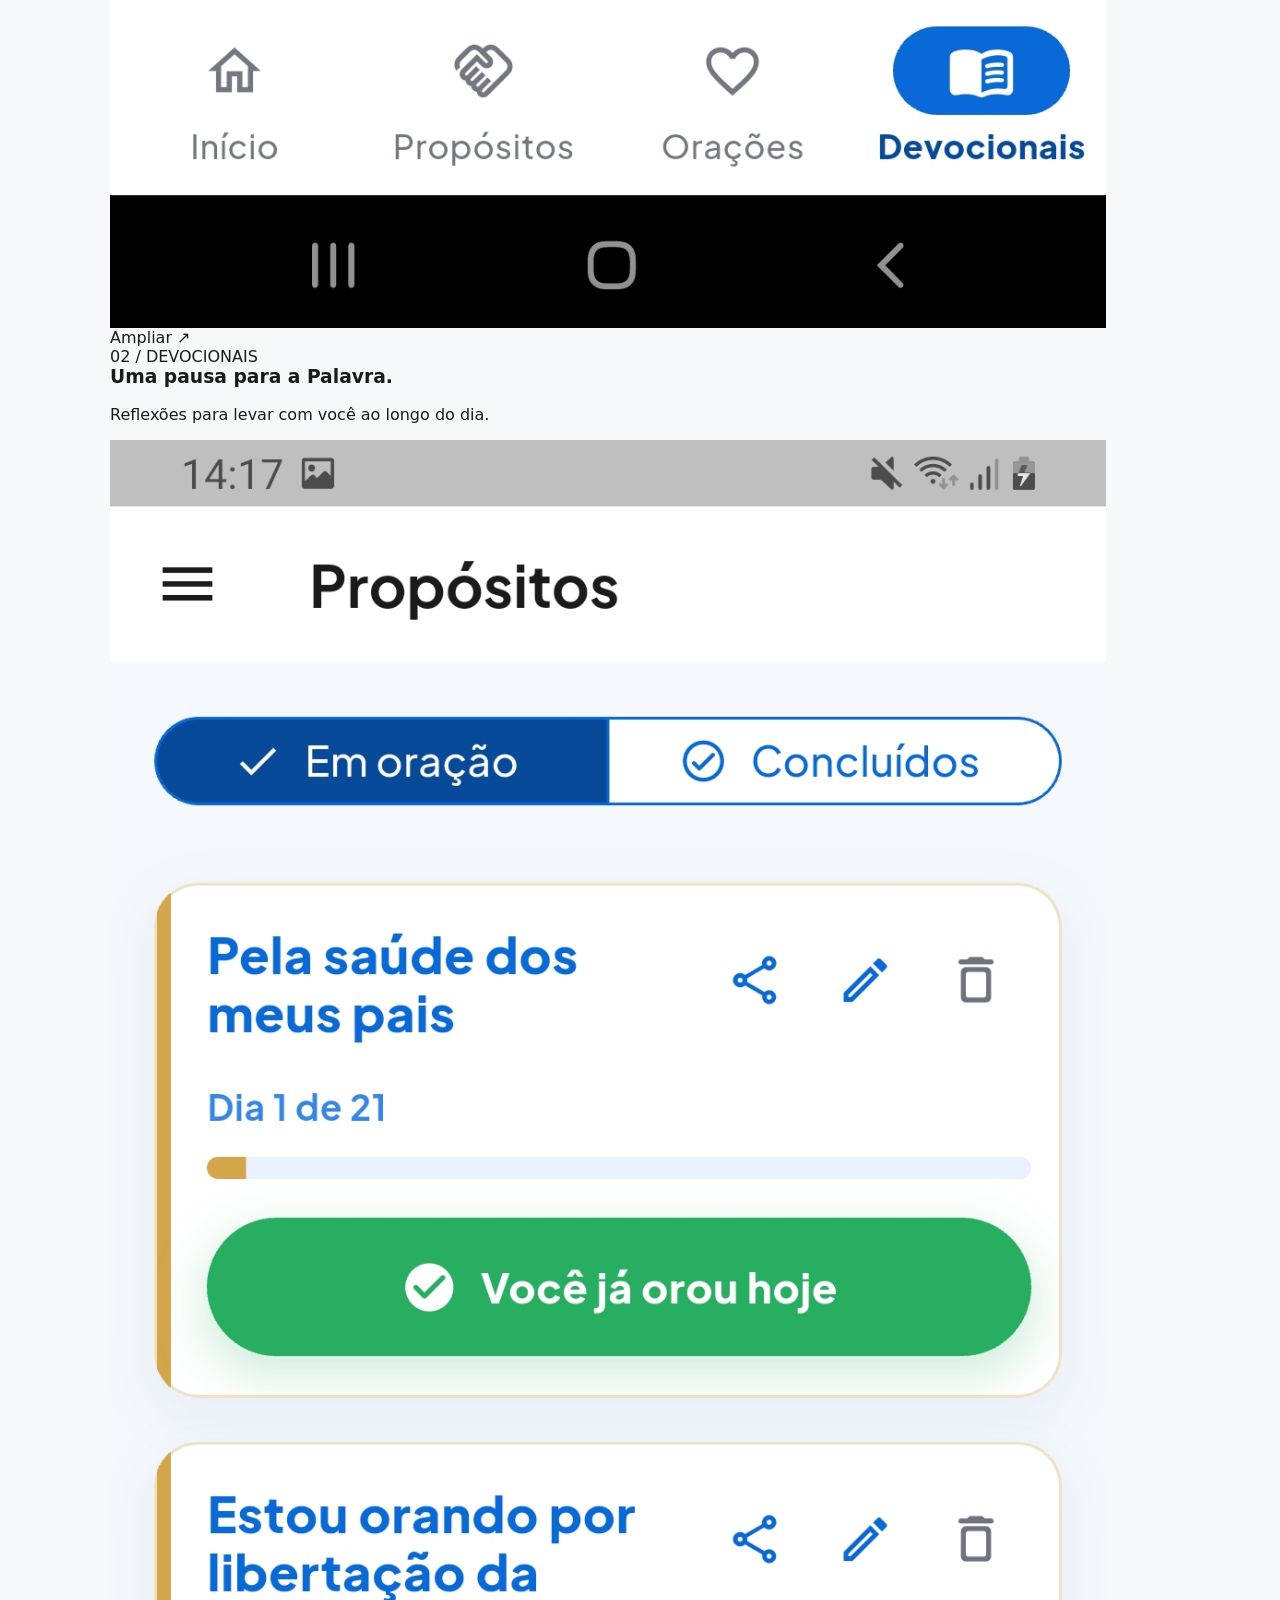
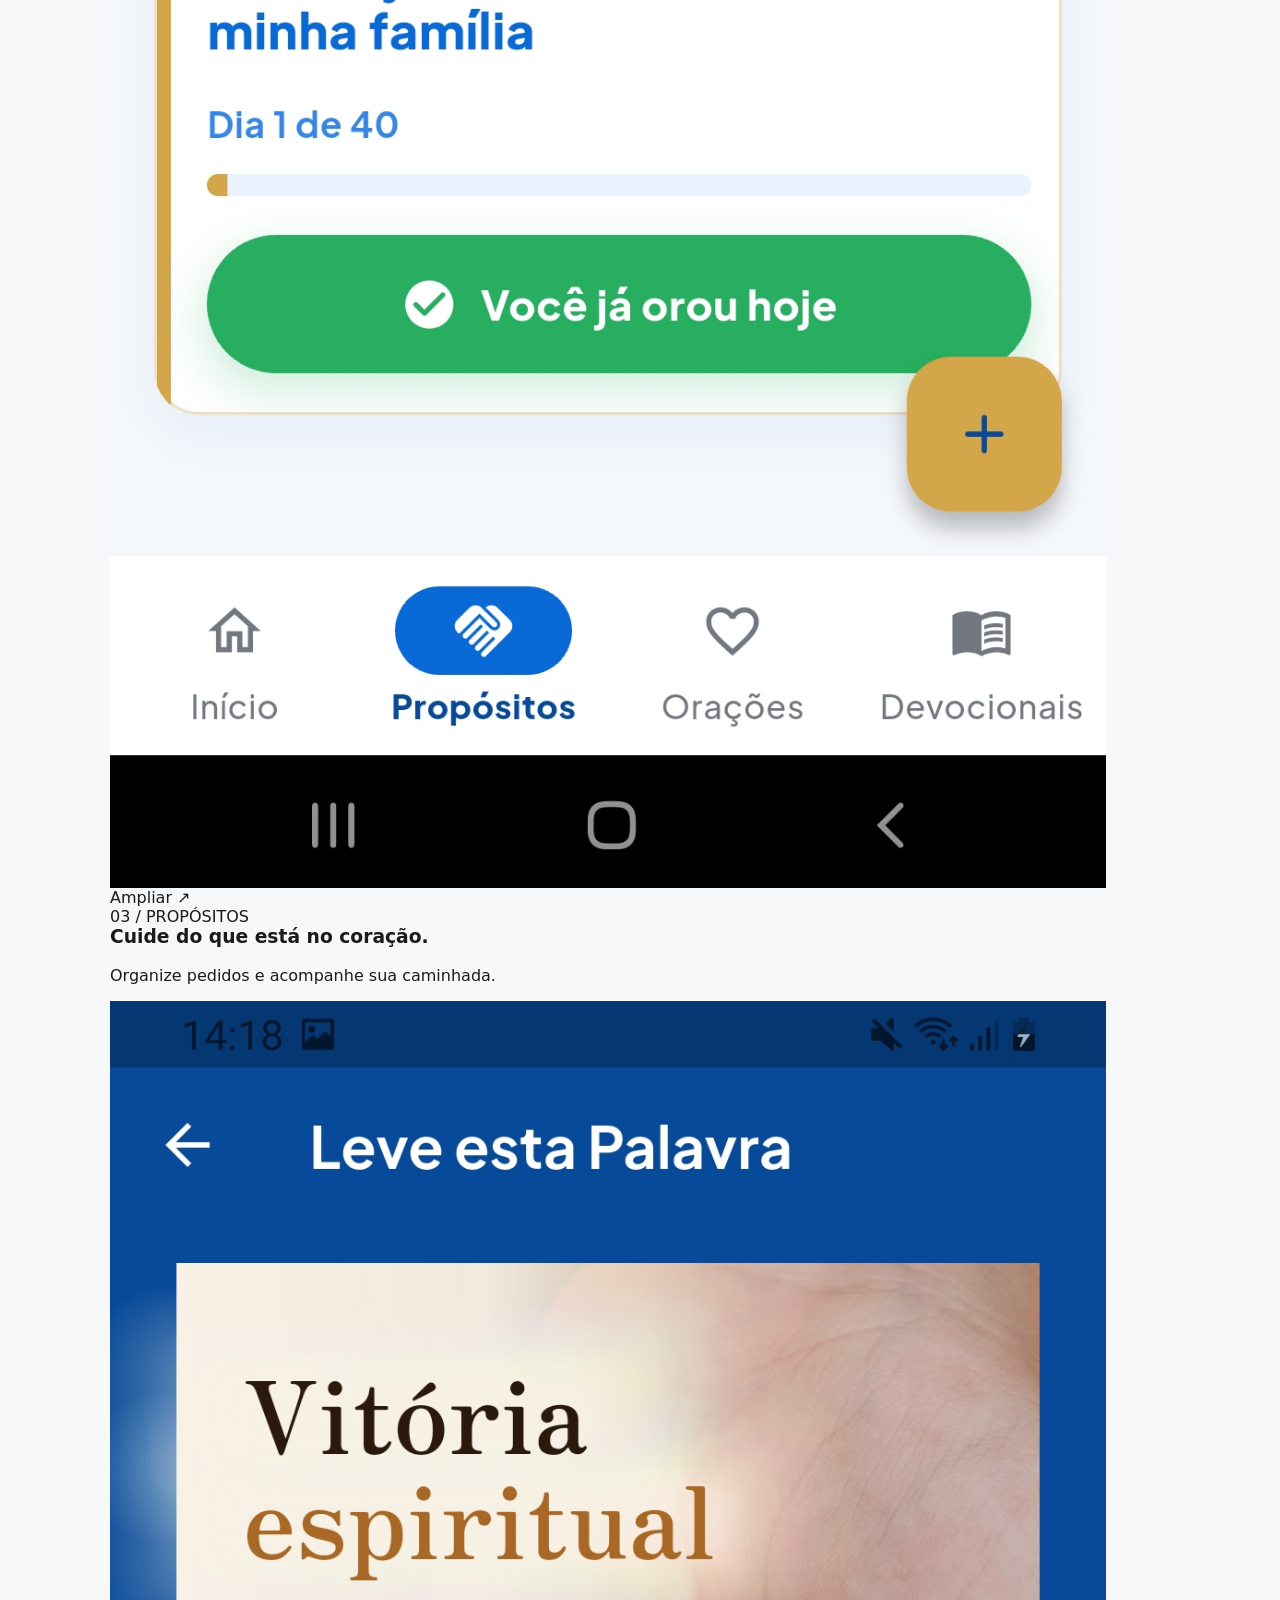
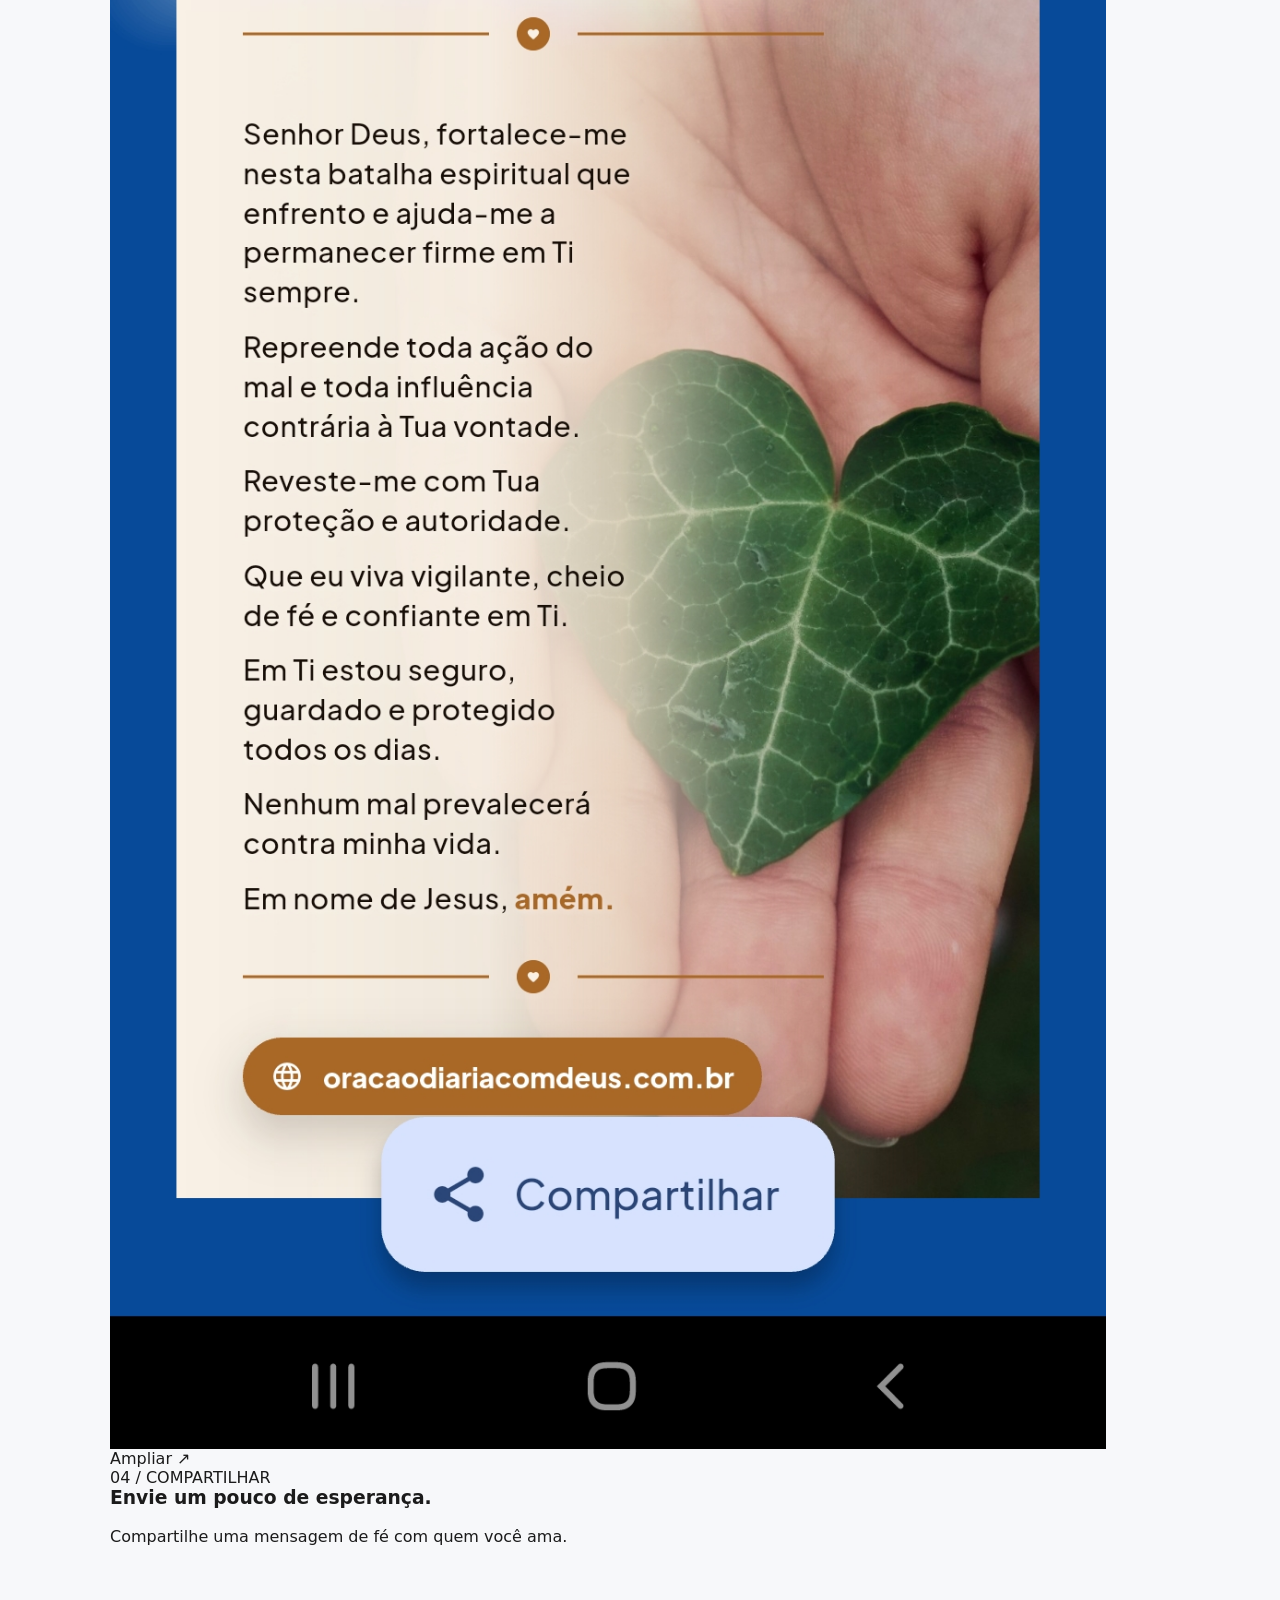
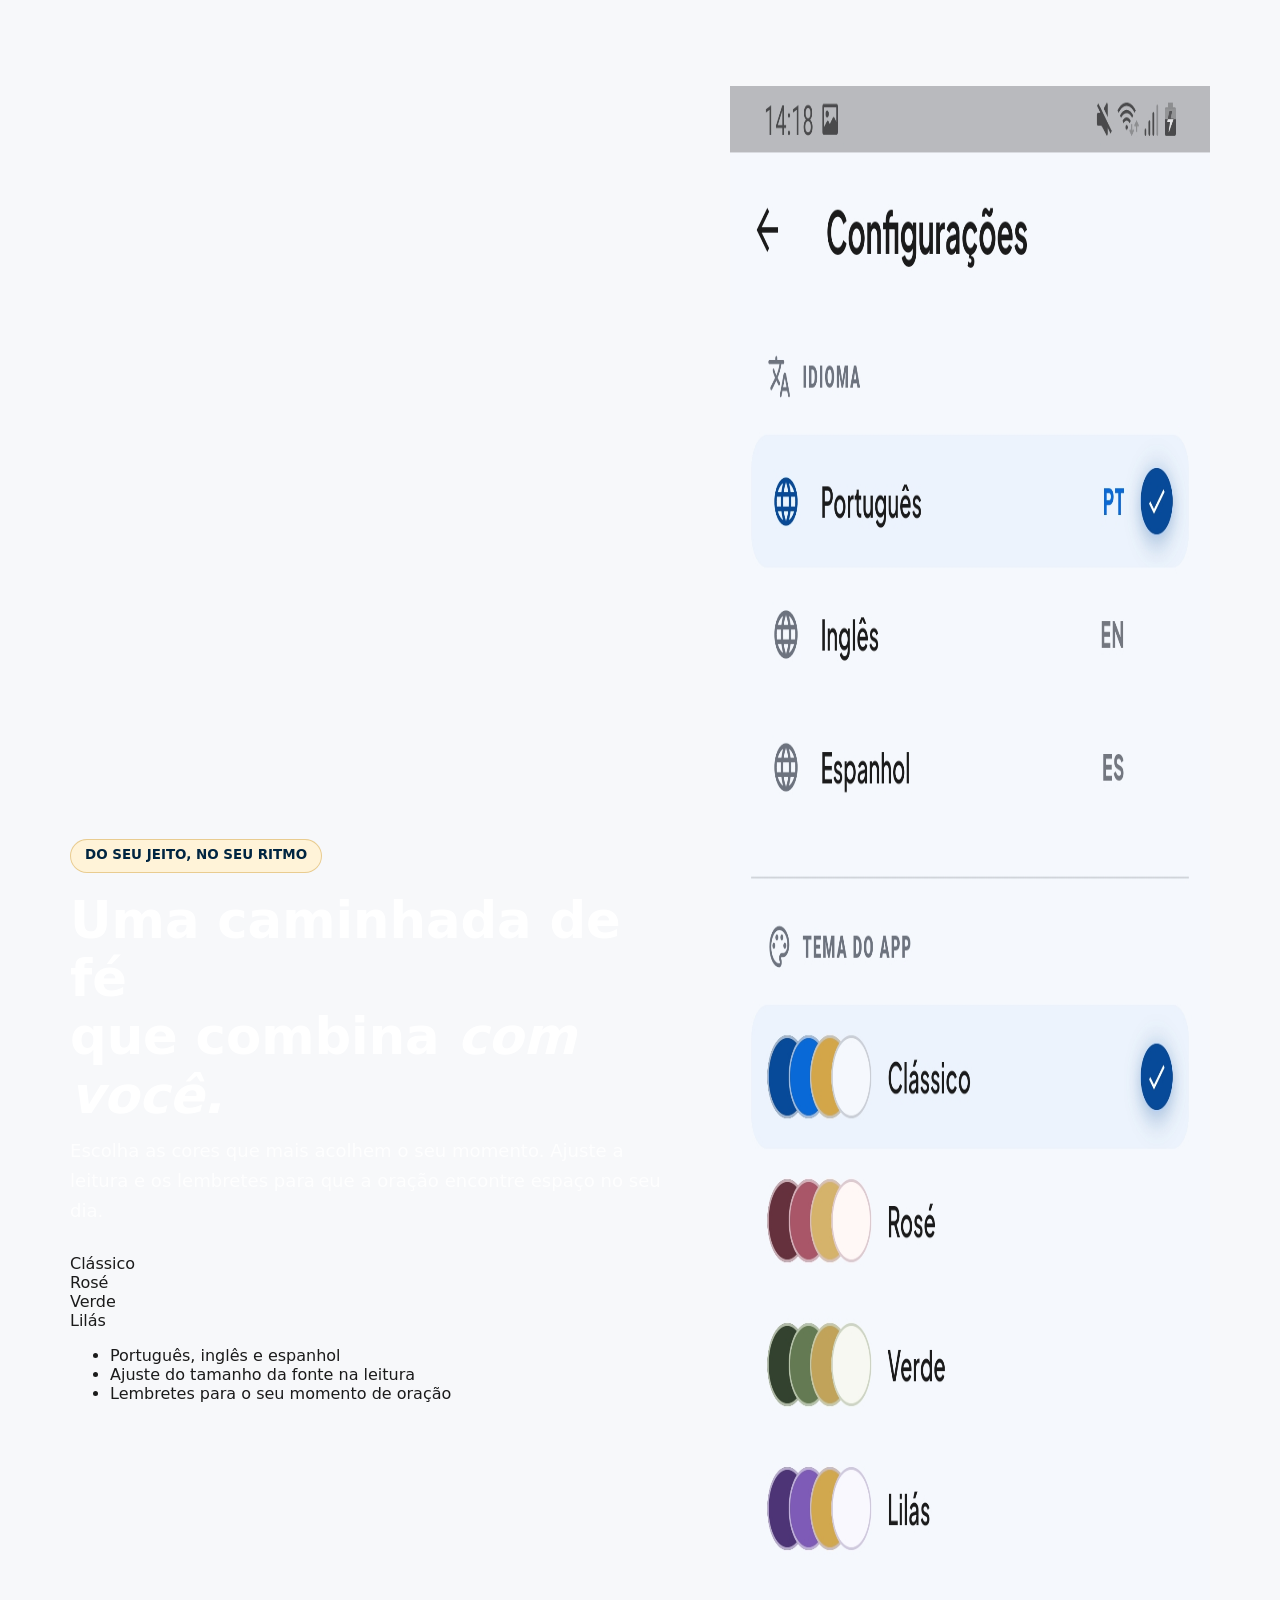
==== commit 84a9ac38: "Update index.html" ====
--- a/index.html
+++ b/index.html
@@ -1,470 +1,159 @@
 <!DOCTYPE html>
 <html lang="pt-BR">
-
 <head>
-  <meta charset="UTF-8" />
-  <meta name="viewport" content="width=device-width, initial-scale=1.0" />
-
-  <title>Oração Diária com Deus | App cristão de orações, devocionais e propósitos</title>
-  <meta name="description"
-    content="Instale Oração Diária com Deus: app cristão com orações diárias, devocionais, propósitos de oração, notificações, temas de cores e compartilhamento." />
-  <meta name="theme-color" content="#F7F8FA" />
-  <meta name="robots" content="index, follow, max-image-preview:large" />
-  <link rel="canonical" href="https://oracaodiariacomdeus.com.br/" />
-
-  <meta property="og:locale" content="pt_BR" />
-  <meta property="og:type" content="website" />
-  <meta property="og:site_name" content="Oração Diária com Deus" />
-  <meta property="og:title" content="Oração Diária com Deus | App cristão para sua rotina com Deus" />
-  <meta property="og:description"
-    content="Orações, devocionais, propósitos de oração, notificações, temas de cores e compartilhamento em um app cristão moderno e fácil de usar." />
-  <meta property="og:url" content="https://oracaodiariacomdeus.com.br/" />
-  <meta property="og:image" content="https://oracaodiariacomdeus.com.br/images/tela-inicial.png" />
-  <meta property="og:image:alt" content="Tela inicial do app Oração Diária com Deus" />
-
-  <meta name="twitter:card" content="summary_large_image" />
-  <meta name="twitter:title" content="Oração Diária com Deus | App cristão para sua rotina com Deus" />
-  <meta name="twitter:description"
-    content="Fortaleça sua rotina espiritual com orações, devocionais, propósitos, notificações e temas de cores." />
-  <meta name="twitter:image" content="https://oracaodiariacomdeus.com.br/images/tela-inicial.png" />
-
-  <meta name="application-name" content="Oração Diária com Deus" />
-  <meta name="apple-mobile-web-app-title" content="Oração Diária com Deus" />
-
-  <link rel="alternate" href="android-app://com.obacriacoes.oracaodamanha/https/oracaodiariacomdeus.com.br/" />
-  <link rel="preconnect" href="https://fonts.googleapis.com" />
-  <link rel="preconnect" href="https://fonts.gstatic.com" crossorigin />
-  <link
-    href="https://fonts.googleapis.com/css2?family=Lato:wght@400;700&family=Poppins:wght@500;600;700&display=swap"
-    rel="stylesheet" />
-  <link rel="stylesheet" href="styles.css" />
-
+  <meta charset="utf-8">
+  <meta name="viewport" content="width=device-width, initial-scale=1">
+  <title>Oração Diária com Deus | Seu momento com Deus, todos os dias</title>
+  <meta name="description" content="Encontre orações, devocionais e versículos para o seu dia. Acompanhe propósitos de oração e compartilhe fé com quem você ama. Instale grátis para Android.">
+  <meta name="theme-color" content="#0969D7">
+  <meta name="robots" content="index, follow, max-image-preview:large">
+  <link rel="canonical" href="https://oracaodiariacomdeus.com.br/">
+  <link rel="icon" type="image/png" href="images/logo.png">
+  <link rel="apple-touch-icon" href="images/logo.png">
+  <meta property="og:locale" content="pt_BR">
+  <meta property="og:type" content="website">
+  <meta property="og:site_name" content="Oração Diária com Deus">
+  <meta property="og:title" content="Seu momento com Deus, todos os dias">
+  <meta property="og:description" content="Orações, devocionais e propósitos para uma caminhada de fé no seu ritmo. Disponível gratuitamente para Android.">
+  <meta property="og:url" content="https://oracaodiariacomdeus.com.br/">
+  <meta property="og:image" content="https://oracaodiariacomdeus.com.br/images/convite.png">
+  <meta property="og:image:width" content="1024">
+  <meta property="og:image:height" content="500">
+  <meta property="og:image:alt" content="Oração Diária com Deus: nova logo azul e Bíblia iluminada pelo sol">
+  <meta name="twitter:card" content="summary_large_image">
+  <meta name="twitter:title" content="Oração Diária com Deus">
+  <meta name="twitter:description" content="Seu momento com Deus, todos os dias. Orações e devocionais no seu celular.">
+  <meta name="twitter:image" content="https://oracaodiariacomdeus.com.br/images/convite.png">
+  <link rel="preconnect" href="https://fonts.googleapis.com">
+  <link rel="preconnect" href="https://fonts.gstatic.com" crossorigin>
+  <link href="https://fonts.googleapis.com/css2?family=DM+Sans:wght@400;500;600;700&family=DM+Serif+Display:ital@0;1&display=swap" rel="stylesheet">
+  <link rel="stylesheet" href="styles.css">
+  <script src="script.js" defer></script>
   <script type="application/ld+json">
-  {
-    "@context": "https://schema.org",
-    "@type": "SoftwareApplication",
-    "name": "Oração Diária com Deus",
-    "applicationCategory": "LifestyleApplication",
-    "operatingSystem": "Android",
-    "description": "Aplicativo cristão com orações diárias, devocionais, propósitos de oração, notificações, temas de cores e compartilhamento.",
-    "url": "https://oracaodiariacomdeus.com.br/",
-    "downloadUrl": "https://play.google.com/store/apps/details?id=com.obacriacoes.oracaodamanha",
-    "installUrl": "https://play.google.com/store/apps/details?id=com.obacriacoes.oracaodamanha",
-    "offers": {
-      "@type": "Offer",
-      "price": "0",
-      "priceCurrency": "BRL"
+  {"@context":"https://schema.org","@type":"SoftwareApplication","name":"Oração Diária com Deus","operatingSystem":"Android","applicationCategory":"LifestyleApplication","inLanguage":["pt","en","es"],"url":"https://oracaodiariacomdeus.com.br/","downloadUrl":"https://play.google.com/store/apps/details?id=com.obacriacoes.oracaodamanha","image":"https://oracaodiariacomdeus.com.br/images/convite.png","offers":{"@type":"Offer","price":"0","priceCurrency":"BRL"},"publisher":{"@type":"Organization","name":"OBA.Apps"}}
+  </script>
+  <!-- FAQ sincronizado -->
+  <script type="application/ld+json">
+{
+  "@context": "https://schema.org",
+  "@type": "FAQPage",
+  "mainEntity": [
+    {
+      "@type": "Question",
+      "name": "O aplicativo é gratuito?",
+      "acceptedAnswer": {
+        "@type": "Answer",
+        "text": "Sim. Você pode instalar o Oração Diária com Deus gratuitamente pela Google Play e começar sua rotina de oração no celular."
+      }
     },
-    "publisher": {
-      "@type": "Organization",
-      "name": "Oração Diária com Deus"
+    {
+      "@type": "Question",
+      "name": "Quais recursos encontro no app?",
+      "acceptedAnswer": {
+        "@type": "Answer",
+        "text": "Orações diárias e por temas, devocionais, versículos, orientações sobre como orar, Pai Nosso, propósitos de oração, temas de cores, lembretes e compartilhamento."
+      }
     },
-    "image": [
-      "https://oracaodiariacomdeus.com.br/images/tela-inicial.png",
-      "https://oracaodiariacomdeus.com.br/images/tela-detalhe.png",
-      "https://oracaodiariacomdeus.com.br/images/tela-devocional.png"
-    ]
-  }
-  </script>
-
-  <script type="application/ld+json">
-  {
-    "@context": "https://schema.org",
-    "@type": "FAQPage",
-    "mainEntity": [
-      {
-        "@type": "Question",
-        "name": "Oração Diária com Deus é gratuito?",
-        "acceptedAnswer": {
-          "@type": "Answer",
-          "text": "Sim. O app pode ser instalado gratuitamente pela Play Store."
-        }
-      },
-      {
-        "@type": "Question",
-        "name": "O que posso fazer no app?",
-        "acceptedAnswer": {
-          "@type": "Answer",
-          "text": "Você pode acessar orações diárias, devocionais, conteúdos como Como Orar e Pai Nosso, criar propósitos de oração, receber lembretes, personalizar temas de cores e compartilhar mensagens com outras pessoas."
-        }
-      },
-      {
-        "@type": "Question",
-        "name": "Como funcionam os propósitos de oração?",
-        "acceptedAnswer": {
-          "@type": "Answer",
-          "text": "A área de Propósitos de Oração ajuda a acompanhar jornadas espirituais de 7, 14, 21, 30 ou 40 dias. Cada propósito pode ficar com status em oração ou concluído."
-        }
-      },
-      {
-        "@type": "Question",
-        "name": "O app envia notificações?",
-        "acceptedAnswer": {
-          "@type": "Answer",
-          "text": "Sim. O app pode enviar lembretes para ajudar você a manter uma rotina diária de oração, devocional e reflexão com Deus."
-        }
-      },
-      {
-        "@type": "Question",
-        "name": "Posso personalizar as cores do app?",
-        "acceptedAnswer": {
-          "@type": "Answer",
-          "text": "Sim. O app oferece temas de cores para deixar a leitura mais agradável e combinar melhor com seu momento de oração."
-        }
-      },
-      {
-        "@type": "Question",
-        "name": "O app funciona em outros idiomas?",
-        "acceptedAnswer": {
-          "@type": "Answer",
-          "text": "Sim. O app mantém suporte a português, inglês e espanhol."
-        }
-      },
-      {
-        "@type": "Question",
-        "name": "Meus propósitos ficam salvos?",
-        "acceptedAnswer": {
-          "@type": "Answer",
-          "text": "Sim. Os propósitos são salvos localmente no aparelho, para que você possa acompanhar sua jornada espiritual dentro do próprio app."
-        }
-      },
-      {
-        "@type": "Question",
-        "name": "Posso compartilhar orações e devocionais?",
-        "acceptedAnswer": {
-          "@type": "Answer",
-          "text": "Sim. Você pode compartilhar orações, devocionais e mensagens de fé com amigos e familiares."
-        }
+    {
+      "@type": "Question",
+      "name": "Como funcionam os propósitos de oração?",
+      "acceptedAnswer": {
+        "@type": "Answer",
+        "text": "Você cria um pedido, escolhe uma duração de 7, 14, 21, 30 ou 40 dias e marca os dias de oração. Os propósitos podem estar em oração ou concluídos."
       }
-    ]
-  }
+    },
+    {
+      "@type": "Question",
+      "name": "Meus propósitos ficam salvos?",
+      "acceptedAnswer": {
+        "@type": "Answer",
+        "text": "Sim. Os propósitos ficam salvos localmente no seu aparelho para você acompanhar sua caminhada dentro do app."
+      }
+    },
+    {
+      "@type": "Question",
+      "name": "Posso receber lembretes de oração?",
+      "acceptedAnswer": {
+        "@type": "Answer",
+        "text": "Sim. Você pode ativar os lembretes nas configurações do app e permitir as notificações no Android para lembrar do seu momento de oração."
+      }
+    },
+    {
+      "@type": "Question",
+      "name": "Posso mudar as cores do aplicativo?",
+      "acceptedAnswer": {
+        "@type": "Answer",
+        "text": "Sim. Você pode escolher entre os temas Clássico, Rosé, Verde e Lilás nas configurações do app."
+      }
+    },
+    {
+      "@type": "Question",
+      "name": "Quais idiomas estão disponíveis?",
+      "acceptedAnswer": {
+        "@type": "Answer",
+        "text": "O aplicativo oferece suporte a português, inglês e espanhol."
+      }
+    },
+    {
+      "@type": "Question",
+      "name": "Posso compartilhar uma oração ou devocional?",
+      "acceptedAnswer": {
+        "@type": "Answer",
+        "text": "Sim. Compartilhe conteúdos e artes com amigos e familiares para levar uma mensagem de fé a quem você ama."
+      }
+    },
+    {
+      "@type": "Question",
+      "name": "É simples usar todos os dias?",
+      "acceptedAnswer": {
+        "@type": "Answer",
+        "text": "Sim. Abra o app, escolha um conteúdo e dedique alguns minutos ao seu momento com Deus. Você pode acompanhar sua jornada e organizar seus propósitos ao longo dos dias."
+      }
+    }
+  ]
+}
   </script>
 </head>
-
-<body>
-  <header class="site-header">
-    <div class="container nav">
-      <a href="#top" class="brand" aria-label="Página inicial Oração Diária com Deus">
-        <span class="brand-mark" aria-hidden="true">OD</span>
-        <span>Oração Diária com Deus</span>
-      </a>
-      <nav aria-label="Navegação principal">
-        <a href="#recursos">Recursos</a>
-        <a href="#propositos">Propósitos</a>
-        <a href="#temas">Temas</a>
-        <a href="#telas">Telas</a>
-        <a href="#faq">Dúvidas</a>
-      </nav>
-    </div>
-  </header>
-
-  <main id="top">
-    <section class="hero">
-      <img class="free-badge"
-        src="images/gratis.png"
-        alt="Grátis" />
-      <div class="container hero-grid">
-        <div class="hero-copy reveal">
-          <span class="eyebrow">App cristão moderno para Android</span>
-          <h1>Fortaleça sua rotina com Deus todos os dias.</h1>
-          <p class="lead">
-            Orações, devocionais, propósitos de oração, lembretes e temas de cores em uma experiência
-            simples, bonita e feita para acompanhar seu momento de fé.
-          </p>
-          <div class="hero-actions">
-            <a class="btn btn-primary"
-              href="https://play.google.com/store/apps/details?id=com.obacriacoes.oracaodamanha"
-              target="_blank"
-              rel="noopener noreferrer"
-              aria-label="Baixar Oração Diária com Deus na Google Play">
-              <img class="btn-store-icon" src="images/google-play.png" alt="" aria-hidden="true" />
-              Baixe agora
-            </a>
-            <a class="btn btn-secondary" href="#recursos">Conhecer recursos</a>
-          </div>
-          <div class="hero-points" aria-label="Principais vantagens">
-            <span>Oração diária</span>
-            <span>Devocionais</span>
-            <span>Propósitos</span>
-            <span>Notificações</span>
-          </div>
-        </div>
-
-        <div class="hero-visual reveal-delay" aria-label="Prévia visual do aplicativo">
-          <div class="halo-card">
-            <div class="phone-frame phone-back" aria-hidden="true">
-              <img src="images/tela-devocional.png" alt="" />
-            </div>
-            <div class="phone-frame phone-front">
-              <img src="images/tela-inicial.png"
-                alt="Tela inicial do aplicativo Oração Diária com Deus mostrando conteúdos espirituais" />
-            </div>
-          </div>
-        </div>
-      </div>
-    </section>
-
-    <section class="value-strip container reveal" aria-label="Resumo do aplicativo">
-      <div>
-        <strong>Conteúdo para cada momento</strong>
-        <span>Orações, devocionais, Pai Nosso e orientações sobre como orar.</span>
-      </div>
-      <div>
-        <strong>Rotina espiritual organizada</strong>
-        <span>Propósitos de oração com duração e acompanhamento de status.</span>
-      </div>
-      <div>
-        <strong>Experiência personalizada</strong>
-        <span>Temas de cores, notificações e compartilhamento de mensagens.</span>
-      </div>
-    </section>
-
-    <section id="recursos" class="section container">
-      <div class="section-heading reveal">
-        <span class="eyebrow">Recursos do app</span>
-        <h2>Sua rotina de oração mais simples, bonita e constante.</h2>
-        <p>
-          Tenha em um só lugar os recursos que ajudam você a orar, refletir, acompanhar seus
-          propósitos e compartilhar mensagens de fé com quem precisa.
-        </p>
-      </div>
-
-      <div class="feature-grid">
-        <article class="feature-card reveal">
-          <span class="feature-icon prayer">OR</span>
-          <h3>Orações diárias</h3>
-          <p>Conteúdos organizados para começar o dia, encerrar a noite, agradecer, pedir direção e buscar paz.</p>
-        </article>
-        <article class="feature-card reveal">
-          <span class="feature-icon devotional">DV</span>
-          <h3>Devocionais</h3>
-          <p>Reflexões para manter uma vida espiritual constante, com leitura confortável e navegação simples.</p>
-        </article>
-        <article class="feature-card reveal">
-          <span class="feature-icon purpose">PR</span>
-          <h3>Propósitos de oração</h3>
-          <p>Crie e acompanhe propósitos de 7, 14, 21, 30 ou 40 dias, marcando o status da sua jornada.</p>
-        </article>
-        <article class="feature-card reveal">
-          <span class="feature-icon themes">TM</span>
-          <h3>Temas de cores</h3>
-          <p>Escolha uma aparência mais agradável para ler, orar e usar o app no seu ritmo.</p>
-        </article>
-        <article class="feature-card reveal">
-          <span class="feature-icon calm">NT</span>
-          <h3>Notificações</h3>
-          <p>Receba lembretes para manter seu momento diário com Deus mesmo nos dias mais corridos.</p>
-        </article>
-        <article class="feature-card reveal">
-          <span class="feature-icon gold">SH</span>
-          <h3>Compartilhamento</h3>
-          <p>Envie orações e devocionais para amigos e familiares, levando uma palavra de fé para outras pessoas.</p>
-        </article>
-      </div>
-    </section>
-
-    <section id="propositos" class="section section-highlight">
-      <div class="container split">
-        <div class="split-copy reveal">
-          <span class="eyebrow">Propósitos de oração</span>
-          <h2>Acompanhe sua jornada espiritual com clareza.</h2>
-          <p>
-            A área de Propósitos ajuda a transformar intenção em constância. Você escolhe a duração,
-            registra seu propósito e acompanha se ele está em oração ou concluído.
-          </p>
-          <div class="duration-list" aria-label="Durações disponíveis">
-            <span>7 dias</span>
-            <span>14 dias</span>
-            <span>21 dias</span>
-            <span>30 dias</span>
-            <span>40 dias</span>
-          </div>
-        </div>
-        <div class="purpose-panel reveal-delay">
-          <div class="panel-top">
-            <span>Propósito atual</span>
-            <strong>Em oração</strong>
-          </div>
-          <div class="progress-row">
-            <span>Dia 12 de 21</span>
-            <span>57%</span>
-          </div>
-          <div class="progress-track"><span style="width: 57%"></span></div>
-          <p>Perseverar em oração, gratidão e entrega diária a Deus.</p>
-          <div class="panel-actions">
-            <span>Concluir</span>
-            <span>Continuar orando</span>
-          </div>
-        </div>
-      </div>
-    </section>
-
-    <section id="temas" class="section container">
-      <div class="section-heading reveal">
-        <span class="eyebrow">Visual do app</span>
-        <h2>Escolha uma experiência visual que combine com seu momento de oração.</h2>
-        <p>
-          O app conta com esquemas de cores pensados para deixar a leitura mais agradável,
-          leve e acolhedora durante seu momento com Deus.
-        </p>
-      </div>
-      <div class="theme-row reveal">
-        <div class="theme-swatch classic">
-          <span></span><span></span><span></span><span></span>
-          <strong>Clássico</strong>
-        </div>
-        <div class="theme-copy">
-          <h3>Deixe o app com uma aparência mais próxima do seu momento de fé.</h3>
-          <p>
-            Os temas de cores deixam a leitura mais confortável e tornam a experiência mais acolhedora
-            para oração, devocional e reflexão diária.
-          </p>
-        </div>
-      </div>
-    </section>
-
-    <section id="telas" class="section section-soft">
-      <div class="container">
-        <div class="section-heading reveal">
-          <span class="eyebrow">Telas do aplicativo</span>
-          <h2>Uma navegação clara para você encontrar rapidamente o que precisa.</h2>
-          <p>
-            Orações, devocionais e conteúdos espirituais aparecem em telas limpas,
-            organizadas e confortáveis para o uso diário.
-          </p>
-        </div>
-
-        <div class="shots-grid">
-          <article class="shot reveal">
-            <div class="shot-top">Tela inicial</div>
-            <div class="shot-body">
-              <img src="images/tela-inicial.png"
-                alt="Tela inicial do aplicativo Oração Diária com Deus" />
-            </div>
-            <p>Acesso rápido aos conteúdos principais para iniciar o momento de oração.</p>
-          </article>
-
-          <article class="shot reveal">
-            <div class="shot-top">Leitura</div>
-            <div class="shot-body">
-              <img src="images/tela-detalhe.png"
-                alt="Tela de leitura de oração no aplicativo Oração Diária com Deus" />
-            </div>
-            <p>Texto confortável, visual limpo e foco no conteúdo espiritual.</p>
-          </article>
-
-          <article class="shot reveal">
-            <div class="shot-top">Devocional</div>
-            <div class="shot-body">
-              <img src="images/tela-devocional.png"
-                alt="Tela de devocional diário do aplicativo Oração Diária com Deus" />
-            </div>
-            <p>Reflexões para fortalecer a fé e manter constância no dia a dia.</p>
-          </article>
-        </div>
-      </div>
-    </section>
-
-    <section class="section container">
-      <div class="conversion-grid conversion-grid-single">
-        <article class="conversion-card dark reveal">
-          <span class="eyebrow">Instale agora</span>
-          <h2>Leve oração, devocional e propósito para o seu celular.</h2>
-          <p>Comece com poucos minutos por dia e mantenha sua rotina espiritual mais presente.</p>
-          <a class="btn btn-primary"
-            href="https://play.google.com/store/apps/details?id=com.obacriacoes.oracaodamanha"
-            target="_blank"
-            rel="noopener noreferrer"
-            aria-label="Instalar aplicativo Oração Diária com Deus">
-            <img class="btn-store-icon" src="images/google-play.png" alt="" aria-hidden="true" />
-            Instalar pela Play Store
-          </a>
-        </article>
-      </div>
-    </section>
-
-    <section id="faq" class="section container">
-      <div class="section-heading reveal">
-        <span class="eyebrow">Perguntas frequentes</span>
-        <h2>Tudo o que você precisa saber antes de instalar.</h2>
-        <p>
-          Respostas rápidas sobre instalação, propósitos, notificações,
-          personalização e privacidade na experiência do aplicativo.
-        </p>
-      </div>
-
-      <div class="faq-list">
-        <details class="faq-item reveal">
-          <summary>Oração Diária com Deus é gratuito?</summary>
-          <p>Sim. Você pode instalar o aplicativo gratuitamente pela Play Store e começar sua rotina de oração no celular.</p>
-        </details>
-
-        <details class="faq-item reveal">
-          <summary>Quais recursos o aplicativo oferece?</summary>
-          <p>Você encontra orações diárias, devocionais, conteúdos para aprender como orar, Pai Nosso, propósitos de oração, temas de cores, notificações e compartilhamento.</p>
-        </details>
-
-        <details class="faq-item reveal">
-          <summary>Como funcionam os propósitos de oração?</summary>
-          <p>Você pode criar e acompanhar propósitos de 7, 14, 21, 30 ou 40 dias. Cada propósito pode ficar marcado como em oração ou concluído.</p>
-        </details>
-
-        <details class="faq-item reveal">
-          <summary>Meus propósitos ficam salvos?</summary>
-          <p>Sim. Os propósitos são salvos localmente no aparelho, para você acompanhar sua jornada espiritual dentro do próprio app.</p>
-        </details>
-
-        <details class="faq-item reveal">
-          <summary>Posso receber lembretes de oração?</summary>
-          <p>Sim. O app pode enviar notificações para ajudar você a manter uma rotina diária de oração, devocional e reflexão.</p>
-        </details>
-
-        <details class="faq-item reveal">
-          <summary>Posso mudar as cores do app?</summary>
-          <p>Sim. O app possui temas de cores para deixar a leitura mais agradável e combinar melhor com seu momento de oração.</p>
-        </details>
-
-        <details class="faq-item reveal">
-          <summary>O app funciona em outros idiomas?</summary>
-          <p>Sim. O app mantém suporte a português, inglês e espanhol.</p>
-        </details>
-
-        <details class="faq-item reveal">
-          <summary>Posso compartilhar uma oração ou devocional?</summary>
-          <p>Sim. Você pode compartilhar conteúdos com amigos e familiares, levando uma mensagem de fé para quem precisa.</p>
-        </details>
-
-        <details class="faq-item reveal">
-          <summary>O app é simples para usar todos os dias?</summary>
-          <p>Sim. A experiência foi pensada para ser direta: abrir o app, escolher um conteúdo e dedicar alguns minutos ao seu momento com Deus.</p>
-        </details>
-      </div>
-    </section>
+<body id="top">
+  <a class="skip-link" href="#conteudo">Ir para o conteúdo</a>
+  <header class="site-header"><div class="container nav">
+    <a href="#top" class="brand" aria-label="Oração Diária com Deus — início"><img src="images/logo.png" alt="" width="44" height="44"><span>Oração Diária<br><strong>com Deus</strong></span></a>
+    <button class="menu-toggle" type="button" aria-controls="menu" aria-expanded="false" hidden>Menu <span aria-hidden="true">☰</span></button>
+    <nav id="menu" aria-label="Navegação principal"><a href="#recursos">O app</a><a href="#propositos">Propósitos</a><a href="#temas">Seu estilo</a><a href="#screens">Telas</a><a href="#faq">Dúvidas</a><a class="nav-download" href="https://play.google.com/store/apps/details?id=com.obacriacoes.oracaodamanha" target="_blank" rel="noopener noreferrer">Baixar grátis <span aria-hidden="true">↗</span></a></nav>
+  </div></header>
+  <main id="conteudo">
+    <section class="hero"><div class="container hero-grid">
+      <div class="hero-copy"><span class="eyebrow"><span class="eyebrow-line" aria-hidden="true"></span> UMA PAUSA. UMA ORAÇÃO. UM NOVO DIA.</span><h1>Seu momento<br>com Deus,<br><em>todos os dias.</em></h1><p class="lead">No meio da rotina, abra espaço para a fé. Encontre orações, reflita na Palavra e leve seus pedidos a Deus — um dia de cada vez.</p><a class="btn btn-primary store-button" href="https://play.google.com/store/apps/details?id=com.obacriacoes.oracaodamanha" target="_blank" rel="noopener noreferrer"><img src="images/google-play.png" width="27" height="30" alt="">Baixar grátis no Google Play <span aria-hidden="true">↗</span></a><p class="download-note">Para Android · Português, inglês e espanhol</p><a class="text-link" href="#recursos">Conheça o seu próximo momento de fé <span aria-hidden="true">↓</span></a></div>
+      <div class="hero-visual"><div class="hero-orbit" aria-hidden="true"></div><span class="hero-spark" aria-hidden="true">✦</span><div class="device hero-device"><img src="images/home.jpg" alt="Tela inicial real do app com saudação, jornada de oração e oração do dia" width="996" height="2048" fetchpriority="high"></div><div class="moment-note"><span class="note-icon" aria-hidden="true">♡</span><div>Um dia de cada vez.<small>Uma caminhada mais perto de Deus.</small></div></div><span class="visual-caption">UM OLHAR PARA DENTRO DO APP</span></div>
+    </div></section>
+    <div id="beneficios" class="benefits-band"><div class="container benefits"><p><span aria-hidden="true">01</span> Palavras para orar</p><p><span aria-hidden="true">02</span> Reflexões para o dia</p><p><span aria-hidden="true">03</span> Constância na sua caminhada</p></div></div>
+    <section id="recursos" class="section container"><div class="section-heading"><span class="eyebrow">FÉ NO DIA A DIA</span><h2>Para quando você quer orar.<br>E para quando faltam palavras.</h2><p>Um lugar acolhedor no seu celular para conversar com Deus, encontrar inspiração e cuidar da sua vida espiritual.</p></div><div class="feature-grid">
+      <article class="feature-card"><span class="feature-number">01 / ORAÇÃO</span><h3>Comece uma conversa com Deus.</h3><p>Orações diárias e por temas para diferentes momentos da vida. Encontre também o Pai Nosso e orientações sobre como orar.</p><a class="text-link" href="#screens">Veja as orações <span aria-hidden="true">↗</span></a></article>
+      <article class="feature-card"><span class="feature-number">02 / PALAVRA</span><h3>Leve uma reflexão para o seu dia.</h3><p>Devocionais e versículos que convidam a desacelerar, refletir e trazer a Palavra para mais perto da sua rotina.</p><a class="text-link" href="#screens">Conheça os devocionais <span aria-hidden="true">↗</span></a></article>
+      <article class="feature-card"><span class="feature-number">03 / CONSTÂNCIA</span><h3>Volte à fé, um dia de cada vez.</h3><p>Acompanhe sua jornada e ative lembretes de oração. Pequenos momentos podem fazer parte de uma rotina com mais propósito.</p><a class="text-link" href="#propositos">Descubra os propósitos <span aria-hidden="true">↗</span></a></article>
+    </div></section>
+    <section id="propositos" class="purpose-section section"><div class="container split"><div class="purpose-visual"><div class="device purpose-device"><img src="images/propositos.jpg" alt="Tela real de Propósitos: pedidos de oração, duração, progresso e marcação diária" width="996" height="2048" loading="lazy"></div><div class="purpose-label"><span aria-hidden="true">✓</span> Cada dia de oração conta.</div></div><div class="split-copy"><span class="eyebrow">SEUS PEDIDOS NAS MÃOS DE DEUS</span><h2>Há coisas que merecem<br><em>a sua oração.</em></h2><p class="lead">Sua família. Uma decisão. Um recomeço. Crie um propósito e encontre um jeito simples de continuar orando pelo que está no seu coração.</p><ol class="steps"><li><span>1</span><div><h3>Dê um nome ao seu propósito.</h3><p>Registre o pedido que você quer levar a Deus.</p></div></li><li><span>2</span><div><h3>Escolha a duração da caminhada.</h3><p>7, 14, 21, 30 ou 40 dias de oração.</p></div></li><li><span>3</span><div><h3>Marque cada dia e acompanhe.</h3><p>Veja o progresso dos propósitos em oração e concluídos.</p></div></li></ol><p class="quiet-note">Seus propósitos ficam salvos localmente no aparelho.</p></div></div></section>
+    <section id="screens" class="section container screens-section"><div class="section-heading horizontal-heading"><div><span class="eyebrow">CONHEÇA POR DENTRO</span><h2>Um app feito para<br>o seu momento de fé.</h2></div><p>Leitura, reflexão, oração e uma mensagem para quem você ama. Explore as telas reais do aplicativo.</p></div><div class="screens-grid">
+      <figure class="screen-card"><a href="images/oracao.jpg" class="screenshot-link" aria-label="Ampliar tela de leitura de oração"><img src="images/oracao.jpg" alt="Oração Vitória espiritual, com texto e botão Amém, eu creio" width="996" height="2048" loading="lazy"><span class="zoom-hint" aria-hidden="true">Ampliar ↗</span></a><figcaption><span>01 / ORAÇÕES</span><h3>Encontre palavras para orar.</h3><p>Dedique alguns minutos à sua conversa com Deus.</p></figcaption></figure>
+      <figure class="screen-card"><a href="images/devocional.jpg" class="screenshot-link" aria-label="Ampliar tela de devocional"><img src="images/devocional.jpg" alt="Devocional diário com paisagem, mensagem de fé e reflexão" width="996" height="2048" loading="lazy"><span class="zoom-hint" aria-hidden="true">Ampliar ↗</span></a><figcaption><span>02 / DEVOCIONAIS</span><h3>Uma pausa para a Palavra.</h3><p>Reflexões para levar com você ao longo do dia.</p></figcaption></figure>
+      <figure class="screen-card"><a href="images/propositos.jpg" class="screenshot-link" aria-label="Ampliar tela de propósitos"><img src="images/propositos.jpg" alt="Lista de propósitos de oração com acompanhamento diário" width="996" height="2048" loading="lazy"><span class="zoom-hint" aria-hidden="true">Ampliar ↗</span></a><figcaption><span>03 / PROPÓSITOS</span><h3>Cuide do que está no coração.</h3><p>Organize pedidos e acompanhe sua caminhada.</p></figcaption></figure>
+      <figure class="screen-card"><a href="images/compartilhar.jpg" class="screenshot-link" aria-label="Ampliar tela de compartilhamento"><img src="images/compartilhar.jpg" alt="Prévia de arte de oração para compartilhar com amigos e familiares" width="996" height="2048" loading="lazy"><span class="zoom-hint" aria-hidden="true">Ampliar ↗</span></a><figcaption><span>04 / COMPARTILHAR</span><h3>Envie um pouco de esperança.</h3><p>Compartilhe uma mensagem de fé com quem você ama.</p></figcaption></figure>
+    </div></section>
+    <section id="temas" class="section personalization-section"><div class="container split personalization-grid"><div class="split-copy"><span class="eyebrow">DO SEU JEITO, NO SEU RITMO</span><h2>Uma caminhada de fé<br>que combina <em>com você.</em></h2><p class="lead">Escolha as cores que mais acolhem o seu momento. Ajuste a leitura e os lembretes para que a oração encontre espaço no seu dia.</p><div class="theme-swatches" aria-label="Temas disponíveis no aplicativo"><div><span style="--swatch:#0969D7"></span>Clássico</div><div><span style="--swatch:#A95768"></span>Rosé</div><div><span style="--swatch:#647A52"></span>Verde</div><div><span style="--swatch:#7D5BB6"></span>Lilás</div></div><ul class="simple-list"><li>Português, inglês e espanhol</li><li>Ajuste do tamanho da fonte na leitura</li><li>Lembretes para o seu momento de oração</li></ul></div><div class="settings-visual"><div class="device settings-device"><img src="images/configuracoes.jpg" alt="Configurações reais do app com idiomas, quatro temas e lembretes de oração" width="996" height="2048" loading="lazy"></div><span class="settings-label">Pequenos ajustes.<br><strong>Um momento mais seu.</strong></span></div></div></section>
+    <section class="section container invitation-section"><div class="invitation"><img class="invitation-art" src="images/convite.png" alt="Oração Diária com Deus: arte com a nova logo e uma Bíblia sob luz suave" width="1024" height="500" loading="lazy"><div class="invitation-copy"><span class="eyebrow">SEU PRÓXIMO MOMENTO COMEÇA AQUI</span><h2>Reserve um momento<br>para estar com Deus.</h2><p>Abra o app. Escolha uma oração. Comece a sua caminhada, um dia de cada vez.</p><a class="btn btn-primary store-button" href="https://play.google.com/store/apps/details?id=com.obacriacoes.oracaodamanha" target="_blank" rel="noopener noreferrer"><img src="images/google-play.png" width="27" height="30" alt="">Baixar grátis no Google Play <span aria-hidden="true">↗</span></a><p class="download-note">Disponível para Android</p></div></div></section>
+    <section id="faq" class="section container faq-section"><div class="faq-intro"><span class="eyebrow">PODEMOS AJUDAR?</span><h2>Antes de<br><em>começar.</em></h2><p>Algumas respostas para conhecer melhor o aplicativo.</p><a class="text-link" href="mailto:obacriacoes@gmail.com">Fale com a gente <span aria-hidden="true">↗</span></a></div><div class="faq-list">
+      <details><summary>O aplicativo é gratuito?</summary><p>Sim. Você pode instalar o Oração Diária com Deus gratuitamente pela Google Play e começar sua rotina de oração no celular.</p></details>
+      <details><summary>Quais recursos encontro no app?</summary><p>Orações diárias e por temas, devocionais, versículos, orientações sobre como orar, Pai Nosso, propósitos de oração, temas de cores, lembretes e compartilhamento.</p></details>
+      <details><summary>Como funcionam os propósitos de oração?</summary><p>Você cria um pedido, escolhe uma duração de 7, 14, 21, 30 ou 40 dias e marca os dias de oração. Os propósitos podem estar em oração ou concluídos.</p></details>
+      <details><summary>Meus propósitos ficam salvos?</summary><p>Sim. Os propósitos ficam salvos localmente no seu aparelho para você acompanhar sua caminhada dentro do app.</p></details>
+      <details><summary>Posso receber lembretes de oração?</summary><p>Sim. Você pode ativar os lembretes nas configurações do app e permitir as notificações no Android para lembrar do seu momento de oração.</p></details>
+      <details><summary>Posso mudar as cores do aplicativo?</summary><p>Sim. Você pode escolher entre os temas Clássico, Rosé, Verde e Lilás nas configurações do app.</p></details>
+      <details><summary>Quais idiomas estão disponíveis?</summary><p>O aplicativo oferece suporte a português, inglês e espanhol.</p></details>
+      <details><summary>Posso compartilhar uma oração ou devocional?</summary><p>Sim. Compartilhe conteúdos e artes com amigos e familiares para levar uma mensagem de fé a quem você ama.</p></details>
+      <details><summary>É simples usar todos os dias?</summary><p>Sim. Abra o app, escolha um conteúdo e dedique alguns minutos ao seu momento com Deus. Você pode acompanhar sua jornada e organizar seus propósitos ao longo dos dias.</p></details>
+    </div></section>
   </main>
-
-  <footer class="site-footer">
-    <div class="container footer-grid">
-      <div>
-        <a href="#top" class="brand footer-brand" aria-label="Voltar ao topo da página">
-          <span class="brand-mark" aria-hidden="true">OD</span>
-          <span>Oração Diária com Deus</span>
-        </a>
-        <p class="footer-copy">Um app cristão moderno para oração, devocional, propósito e rotina com Deus.</p>
-      </div>
-      <div>
-        <h4>Links</h4>
-        <a href="privacy-policy.html">Política de Privacidade</a>
-        <a href="terms.html">Termos de Uso</a>
-      </div>
-      <div>
-        <h4>Contato</h4>
-        <a href="mailto:obacriacoes@gmail.com">obacriacoes@gmail.com</a>
-        <a href="https://play.google.com/store/apps/details?id=com.obacriacoes.oracaodamanha" target="_blank" rel="noopener noreferrer">Google Play</a>
-      </div>
-    </div>
-  </footer>
-
-  <script src="script.js"></script>
+  <footer class="site-footer"><div class="container footer-grid"><div><a href="#top" class="brand"><img src="images/logo.png" alt="" width="44" height="44" loading="lazy"><span>Oração Diária<br><strong>com Deus</strong></span></a><p>Um momento de oração.<br>Uma caminhada de fé, todos os dias.</p></div><div><h3>Explore</h3><a href="#recursos">Conheça o app</a><a href="#propositos">Propósitos de oração</a><a href="https://play.google.com/store/apps/details?id=com.obacriacoes.oracaodamanha" target="_blank" rel="noopener noreferrer">Baixe no Google Play ↗</a></div><div><h3>Informações e contato</h3><a href="privacy-policy.html">Política de Privacidade</a><a href="terms.html">Termos de Uso</a><a href="mailto:obacriacoes@gmail.com">obacriacoes@gmail.com</a></div></div><div class="container footer-bottom"><span>Oração Diária com Deus · OBA.Apps</span><a href="#top">Voltar ao topo ↑</a></div></footer>
+  <dialog class="image-dialog" aria-label="Tela ampliada do aplicativo"><button class="dialog-close" type="button" aria-label="Fechar tela ampliada">Fechar ×</button><img src="images/home.jpg" alt="Tela do aplicativo ampliada"><p></p></dialog>
 </body>
-
 </html>
--- a/styles.css
+++ b/styles.css
@@ -1,24 +1,33 @@
 :root {
-  --primary: #0d0f1a;
-  --secondary: #7c5cff;
-  --spiritual: #a76bfa;
-  --calm: #5ab0f5;
-  --divine-light: #f5c76b;
-  --background: #f8f5f8;
+  --primary: #123b5d;
+  --primary-strong: #002541;
+  --secondary: #2f6ea8;
+  --spiritual: #7d4db3;
+  --calm: #008c95;
+  --divine-light: #d4a64a;
+  --prayer: #27ae60;
+  --background: #f7f8fa;
   --card: #ffffff;
+  --surface-low: #f4f3f6;
+  --surface-high: #e8e8eb;
+  --primary-surface: #eaf3fc;
+  --gold-surface: #fff3d8;
+  --success-surface: #eaf7ee;
+  --neutral-surface: #f1eff3;
+  --progress-track: #eaf1ff;
   --text-primary: #1b1b1b;
-  --text-secondary: #6f6f6f;
-  --divider: #e8e1e8;
-  --inactive: #9a94a3;
-  --success: #5f8f69;
-  --shadow-card: 0 10px 24px rgba(13, 15, 26, 0.1);
-  --shadow-soft: 0 8px 18px rgba(13, 15, 26, 0.07);
-  --radius-sm: 12px;
-  --radius-md: 16px;
-  --radius-card: 22px;
+  --text-secondary: #6d7480;
+  --divider: #c2c7cf;
+  --inactive: #73777f;
+  --shadow-card: 0 14px 34px rgba(18, 59, 93, 0.10);
+  --shadow-soft: 0 8px 22px rgba(18, 59, 93, 0.08);
+  --shadow-elevated: 0 22px 54px rgba(18, 59, 93, 0.14);
+  --radius-sm: 8px;
+  --radius-md: 12px;
+  --radius-card: 18px;
   --radius-lg: 24px;
   --radius-pill: 999px;
-  --container: 1120px;
+  --container: 1140px;
 }
 
 * {
@@ -35,7 +44,7 @@
   color: var(--text-primary);
   font-family: "Lato", system-ui, -apple-system, BlinkMacSystemFont, "Segoe UI", sans-serif;
   background:
-    linear-gradient(180deg, rgba(124, 92, 255, 0.08), transparent 360px),
+    linear-gradient(180deg, rgba(234, 243, 252, 0.96), rgba(247, 248, 250, 0) 380px),
     var(--background);
   overflow-x: hidden;
 }
@@ -66,7 +75,9 @@
 .btn,
 .eyebrow,
 .shot-top,
-.step-number {
+.feature-icon,
+.duration-list,
+.panel-top {
   font-family: "Poppins", system-ui, -apple-system, BlinkMacSystemFont, "Segoe UI", sans-serif;
 }
 
@@ -79,16 +90,16 @@
   position: sticky;
   top: 0;
   z-index: 20;
-  background: rgba(248, 245, 248, 0.88);
-  border-bottom: 1px solid rgba(232, 225, 232, 0.9);
+  background: rgba(247, 248, 250, 0.88);
+  border-bottom: 1px solid rgba(194, 199, 207, 0.72);
   backdrop-filter: blur(16px);
 }
 
 .nav {
   display: flex;
+  min-height: 72px;
   align-items: center;
   justify-content: space-between;
-  min-height: 72px;
   gap: 24px;
 }
 
@@ -96,21 +107,24 @@
   display: inline-flex;
   align-items: center;
   gap: 12px;
-  color: var(--primary);
+  color: var(--primary-strong);
   font-size: 0.98rem;
-  font-weight: 600;
+  font-weight: 700;
   line-height: 1.25;
 }
 
 .brand-mark {
   display: inline-grid;
-  width: 36px;
-  height: 36px;
-  flex: 0 0 36px;
+  width: 38px;
+  height: 38px;
+  flex: 0 0 38px;
   place-items: center;
-  border-radius: 14px;
-  color: #ffffff;
-  background: var(--secondary);
+  color: #ffffff;
+  font-size: 0.76rem;
+  font-weight: 700;
+  background: linear-gradient(135deg, var(--primary), var(--primary-strong));
+  border: 1px solid rgba(212, 166, 74, 0.55);
+  border-radius: 12px;
   box-shadow: var(--shadow-soft);
 }
 
@@ -119,7 +133,7 @@
   align-items: center;
   gap: 22px;
   color: var(--text-secondary);
-  font-size: 0.96rem;
+  font-size: 0.95rem;
   line-height: 1.2;
 }
 
@@ -128,56 +142,60 @@
 }
 
 nav a:hover {
-  color: var(--secondary);
+  color: var(--primary);
 }
 
 .hero {
   position: relative;
-  padding: 72px 0 44px;
+  padding: 78px 0 48px;
   overflow: hidden;
 }
 
-.hero::before {
-  content: "";
-  position: absolute;
-  inset: 0 0 auto;
-  height: 74%;
-  background: linear-gradient(180deg, rgba(255, 255, 255, 0.55), rgba(255, 255, 255, 0));
+.free-badge {
+  position: fixed;
+  top: 84px;
+  right: max(16px, calc((100vw - var(--container)) / 2));
+  z-index: 30;
+  width: 126px;
+  height: auto;
+  border: 1px solid rgba(212, 166, 74, 0.55);
+  border-radius: 14px;
+  box-shadow: var(--shadow-soft);
+  transform: rotate(3deg);
   pointer-events: none;
 }
 
 .hero-grid {
-  position: relative;
-  display: grid;
-  grid-template-columns: minmax(0, 1fr) minmax(360px, 0.86fr);
-  gap: 52px;
+  display: grid;
+  grid-template-columns: minmax(0, 1fr) minmax(360px, 0.9fr);
+  gap: 56px;
   align-items: center;
 }
 
 .hero-copy {
-  max-width: 650px;
+  max-width: 680px;
 }
 
 .eyebrow {
   display: inline-flex;
-  align-items: center;
   min-height: 34px;
+  align-items: center;
   padding: 7px 14px;
   margin-bottom: 18px;
-  color: var(--secondary);
-  font-size: 0.86rem;
-  font-weight: 600;
+  color: var(--primary);
+  font-size: 0.84rem;
+  font-weight: 700;
   line-height: 1.25;
-  background: #f1ecff;
-  border: 1px solid #e9ddf4;
+  background: var(--primary-surface);
+  border: 1px solid rgba(18, 59, 93, 0.18);
   border-radius: var(--radius-pill);
 }
 
 .hero h1 {
-  max-width: 12ch;
+  max-width: 12.6ch;
   margin-bottom: 18px;
-  color: var(--primary);
-  font-size: clamp(2.6rem, 5.6vw, 5rem);
+  color: var(--primary-strong);
+  font-size: clamp(2.7rem, 5.4vw, 5rem);
   font-weight: 700;
   letter-spacing: 0;
   line-height: 1.04;
@@ -187,7 +205,7 @@
   max-width: 58ch;
   margin-bottom: 28px;
   color: var(--text-secondary);
-  font-size: 1.12rem;
+  font-size: 1.13rem;
   line-height: 1.65;
 }
 
@@ -195,19 +213,20 @@
   display: flex;
   flex-wrap: wrap;
   gap: 12px;
+  margin-bottom: 20px;
 }
 
 .btn {
   display: inline-flex;
-  min-height: 48px;
+  min-height: 50px;
   align-items: center;
   justify-content: center;
   gap: 9px;
-  padding: 0 20px;
+  padding: 0 22px;
   border: 0;
   border-radius: var(--radius-pill);
   font-size: 0.95rem;
-  font-weight: 500;
+  font-weight: 700;
   line-height: 1;
   transition: transform 0.18s ease, box-shadow 0.18s ease, background-color 0.18s ease;
 }
@@ -218,27 +237,66 @@
 
 .btn-primary {
   color: #ffffff;
-  background: var(--secondary);
+  background: var(--primary);
   box-shadow: var(--shadow-soft);
 }
 
 .btn-primary:hover {
-  background: #6f50ed;
+  background: var(--primary-strong);
 }
 
 .btn-secondary {
-  color: var(--secondary);
-  background: #f1ecff;
-}
-
-.btn img {
-  width: auto;
-  height: 20px;
+  color: var(--primary);
+  background: #ffffff;
+  border: 1px solid rgba(18, 59, 93, 0.18);
+}
+
+.btn-store-icon {
+  width: 22px;
+  height: 22px;
+  object-fit: contain;
+  border-radius: 6px;
+}
+
+.hero-points {
+  display: flex;
+  flex-wrap: wrap;
+  gap: 10px;
+}
+
+.hero-points span {
+  display: inline-flex;
+  min-height: 32px;
+  align-items: center;
+  padding: 7px 12px;
+  color: var(--primary-strong);
+  font-size: 0.9rem;
+  background: #ffffff;
+  border: 1px solid rgba(194, 199, 207, 0.82);
+  border-radius: var(--radius-pill);
+  box-shadow: 0 4px 12px rgba(18, 59, 93, 0.05);
 }
 
 .hero-visual {
   position: relative;
-  min-height: 620px;
+  min-height: 640px;
+}
+
+.halo-card {
+  position: relative;
+  min-height: 640px;
+  border-radius: 32px;
+}
+
+.halo-card::before {
+  content: "";
+  position: absolute;
+  inset: 52px 14px 38px;
+  background:
+    radial-gradient(circle at 28% 22%, rgba(212, 166, 74, 0.24), transparent 30%),
+    linear-gradient(135deg, rgba(18, 59, 93, 0.13), rgba(0, 140, 149, 0.08));
+  border: 1px solid rgba(18, 59, 93, 0.10);
+  border-radius: 32px;
 }
 
 .phone-frame {
@@ -246,10 +304,10 @@
   width: 304px;
   aspect-ratio: 9 / 19.2;
   padding: 9px;
-  border: 1px solid rgba(232, 225, 232, 0.9);
+  border: 1px solid rgba(194, 199, 207, 0.9);
   border-radius: 34px;
   background: var(--card);
-  box-shadow: var(--shadow-card);
+  box-shadow: var(--shadow-elevated);
   overflow: hidden;
 }
 
@@ -262,148 +320,311 @@
 }
 
 .phone-front {
-  right: 70px;
+  right: 72px;
   top: 0;
   z-index: 2;
 }
 
 .phone-back {
   right: 0;
-  top: 70px;
+  top: 82px;
   z-index: 1;
   transform: rotate(5deg);
-  opacity: 0.78;
-}
-
-.trust {
-  display: grid;
-  grid-template-columns: repeat(2, minmax(0, 1fr));
-  gap: 18px;
-  margin-top: 12px;
-}
-
-.trust-card,
-.card,
-.step,
-.faq-item,
-.shot {
-  background: var(--card);
-  border: 0.8px solid var(--divider);
+  opacity: 0.82;
+}
+
+.value-strip {
+  display: grid;
+  grid-template-columns: repeat(3, minmax(0, 1fr));
+  gap: 1px;
+  margin-top: 10px;
+  overflow: hidden;
+  background: var(--divider);
+  border: 1px solid var(--divider);
   border-radius: var(--radius-card);
   box-shadow: var(--shadow-card);
 }
 
-.trust-card {
-  padding: 24px;
-}
-
-.trust-card span {
+.value-strip div {
+  padding: 22px;
+  background: var(--card);
+}
+
+.value-strip strong,
+.value-strip span {
   display: block;
+}
+
+.value-strip strong {
   margin-bottom: 8px;
-  color: var(--secondary);
+  color: var(--primary-strong);
   font-family: "Poppins", system-ui, sans-serif;
-  font-size: 0.88rem;
-  font-weight: 600;
-}
-
-.trust-card strong {
-  display: block;
-  color: var(--primary);
-  font-family: "Poppins", system-ui, sans-serif;
-  font-size: 1.18rem;
-  font-weight: 600;
-  line-height: 1.35;
-}
-
-.trust-card-dark {
-  color: #ffffff;
-  background: var(--primary);
-  border-color: rgba(245, 199, 107, 0.2);
-}
-
-.trust-card-dark span {
-  color: var(--divine-light);
-}
-
-.trust-card-dark strong {
-  color: #ffffff;
+  font-size: 1rem;
+}
+
+.value-strip span {
+  color: var(--text-secondary);
+  line-height: 1.55;
 }
 
 .section {
-  padding: 56px 0;
+  padding: 62px 0;
 }
 
 .section-soft {
   background: #ffffff;
-  border-block: 1px solid var(--divider);
+  border-block: 1px solid rgba(194, 199, 207, 0.58);
+}
+
+.section-highlight {
+  color: #ffffff;
+  background:
+    linear-gradient(135deg, rgba(0, 37, 65, 0.98), rgba(18, 59, 93, 0.96)),
+    var(--primary-strong);
 }
 
 .section-heading {
-  max-width: 760px;
-  margin-bottom: 28px;
-}
-
-.section-heading h2 {
+  max-width: 780px;
+  margin-bottom: 30px;
+}
+
+.section-heading h2,
+.split-copy h2,
+.conversion-card h2 {
   margin-bottom: 12px;
-  color: var(--primary);
+  color: var(--primary-strong);
   font-size: clamp(2rem, 4vw, 3.25rem);
-  font-weight: 600;
+  font-weight: 700;
   letter-spacing: 0;
   line-height: 1.14;
 }
 
-.section-heading p {
+.section-heading p,
+.split-copy p,
+.conversion-card p,
+.feature-card p,
+.faq-item p,
+.shot p,
+.footer-copy,
+.theme-copy p {
   color: var(--text-secondary);
-  font-size: 1.02rem;
   line-height: 1.65;
 }
 
 .feature-grid,
-.shots-grid,
-.steps {
+.shots-grid {
   display: grid;
   grid-template-columns: repeat(3, minmax(0, 1fr));
   gap: 18px;
 }
 
-.card,
-.step {
+.feature-card,
+.faq-item,
+.shot,
+.conversion-card,
+.theme-row {
+  background: var(--card);
+  border: 1px solid rgba(194, 199, 207, 0.76);
+  border-radius: var(--radius-card);
+  box-shadow: var(--shadow-card);
+}
+
+.feature-card {
   padding: 24px;
 }
 
-.icon {
+.feature-icon {
   display: grid;
   width: 52px;
   height: 52px;
   margin-bottom: 18px;
   place-items: center;
-  color: var(--secondary);
-  font-size: 1.42rem;
-  background: #f1ecff;
-  border-radius: var(--radius-md);
-}
-
-.card h3,
-.step h3 {
+  color: #ffffff;
+  font-size: 0.78rem;
+  font-weight: 700;
+  border-radius: 14px;
+}
+
+.feature-icon.prayer { background: var(--prayer); }
+.feature-icon.devotional { background: var(--secondary); }
+.feature-icon.purpose { background: var(--primary); }
+.feature-icon.themes { background: var(--spiritual); }
+.feature-icon.calm { background: var(--calm); }
+.feature-icon.gold { background: var(--divine-light); }
+
+.feature-card h3,
+.theme-copy h3 {
   margin-bottom: 10px;
-  color: var(--primary);
+  color: var(--primary-strong);
   font-size: 1.16rem;
-  font-weight: 600;
+  font-weight: 700;
   line-height: 1.28;
 }
 
-.card p,
-.step p,
-.faq-item p,
-.shot p,
-.footer-copy {
+.feature-card p,
+.shot p {
+  margin-bottom: 0;
+}
+
+.split {
+  display: grid;
+  grid-template-columns: minmax(0, 1fr) minmax(320px, 0.78fr);
+  gap: 44px;
+  align-items: center;
+}
+
+.split-copy .eyebrow,
+.conversion-card.dark .eyebrow {
+  color: var(--primary-strong);
+  background: var(--gold-surface);
+  border-color: rgba(212, 166, 74, 0.5);
+}
+
+.split-copy h2,
+.split-copy p {
+  color: #ffffff;
+}
+
+.split-copy p {
+  color: rgba(255, 255, 255, 0.82);
+}
+
+.duration-list {
+  display: flex;
+  flex-wrap: wrap;
+  gap: 10px;
+  margin-top: 24px;
+}
+
+.duration-list span {
+  min-height: 36px;
+  padding: 8px 13px;
+  color: #ffffff;
+  font-size: 0.92rem;
+  font-weight: 700;
+  background: rgba(255, 255, 255, 0.10);
+  border: 1px solid rgba(212, 166, 74, 0.45);
+  border-radius: var(--radius-pill);
+}
+
+.purpose-panel {
+  padding: 24px;
+  color: var(--primary-strong);
+  background: #ffffff;
+  border: 1px solid rgba(212, 166, 74, 0.5);
+  border-radius: var(--radius-card);
+  box-shadow: 0 24px 56px rgba(0, 0, 0, 0.22);
+}
+
+.panel-top,
+.progress-row,
+.panel-actions {
+  display: flex;
+  align-items: center;
+  justify-content: space-between;
+  gap: 16px;
+}
+
+.panel-top {
+  margin-bottom: 28px;
+}
+
+.panel-top span,
+.progress-row {
+  color: var(--text-secondary);
+}
+
+.panel-top strong {
+  padding: 7px 12px;
+  color: var(--prayer);
+  background: var(--success-surface);
+  border-radius: var(--radius-pill);
+}
+
+.progress-row {
+  margin-bottom: 10px;
+  font-size: 0.94rem;
+}
+
+.progress-track {
+  height: 10px;
+  margin-bottom: 18px;
+  overflow: hidden;
+  background: var(--progress-track);
+  border-radius: var(--radius-pill);
+}
+
+.progress-track span {
+  display: block;
+  height: 100%;
+  background: linear-gradient(90deg, var(--prayer), var(--calm));
+  border-radius: inherit;
+}
+
+.purpose-panel p {
+  margin-bottom: 22px;
   color: var(--text-secondary);
   line-height: 1.65;
 }
 
-.card p,
-.step p,
-.shot p {
+.panel-actions span {
+  display: inline-flex;
+  min-height: 38px;
+  align-items: center;
+  justify-content: center;
+  padding: 8px 14px;
+  font-family: "Poppins", system-ui, sans-serif;
+  font-size: 0.88rem;
+  font-weight: 700;
+  border-radius: var(--radius-pill);
+}
+
+.panel-actions span:first-child {
+  color: var(--primary);
+  background: var(--primary-surface);
+}
+
+.panel-actions span:last-child {
+  color: #ffffff;
+  background: var(--primary);
+}
+
+.theme-row {
+  display: grid;
+  grid-template-columns: 280px minmax(0, 1fr);
+  gap: 24px;
+  align-items: center;
+  padding: 24px;
+}
+
+.theme-swatch {
+  display: grid;
+  grid-template-columns: repeat(4, 1fr);
+  gap: 10px;
+  padding: 18px;
+  background: var(--background);
+  border: 1px solid var(--divider);
+  border-radius: var(--radius-card);
+}
+
+.theme-swatch span {
+  display: block;
+  aspect-ratio: 1;
+  border-radius: 12px;
+}
+
+.theme-swatch span:nth-child(1) { background: var(--primary); }
+.theme-swatch span:nth-child(2) { background: var(--secondary); }
+.theme-swatch span:nth-child(3) { background: var(--divine-light); }
+.theme-swatch span:nth-child(4) { background: var(--prayer); }
+
+.theme-swatch strong {
+  grid-column: 1 / -1;
+  color: var(--primary-strong);
+  font-family: "Poppins", system-ui, sans-serif;
+}
+
+.theme-copy p {
   margin-bottom: 0;
 }
 
@@ -411,97 +632,75 @@
   padding: 14px;
   color: #ffffff;
   background:
-    linear-gradient(135deg, rgba(124, 92, 255, 0.92), rgba(167, 107, 250, 0.82)),
-    var(--secondary);
-  border-color: rgba(255, 255, 255, 0.26);
+    linear-gradient(135deg, rgba(18, 59, 93, 0.98), rgba(47, 110, 168, 0.92)),
+    var(--primary);
+  border-color: rgba(212, 166, 74, 0.36);
 }
 
 .shot-top {
   padding: 4px 6px 12px;
   color: #ffffff;
   font-size: 0.9rem;
-  font-weight: 600;
+  font-weight: 700;
 }
 
 .shot-body {
   display: grid;
+  aspect-ratio: 10 / 18;
   place-items: center;
-  aspect-ratio: 10 / 18;
-  padding: 0;
+  margin-inline: -14px;
   overflow: hidden;
   background: var(--background);
-  border: none;
-  border-radius: 0;
-  margin-left: -14px;
-  margin-right: -14px;
 }
 
 .shot-body img {
   width: 100%;
   height: 100%;
-  border-radius: 14px;
   object-fit: cover;
   object-position: top center;
 }
 
 .shot p {
   padding: 14px 6px 4px;
-  color: rgba(255, 255, 255, 0.9);
+  color: rgba(255, 255, 255, 0.88);
   font-size: 0.96rem;
 }
 
-.step-number {
-  display: inline-grid;
-  width: 42px;
-  height: 42px;
-  margin-bottom: 18px;
-  place-items: center;
-  color: #ffffff;
-  font-weight: 600;
-  background: var(--secondary);
-  border-radius: 14px;
-}
-
-.cta {
-  display: flex;
-  align-items: center;
-  justify-content: space-between;
-  gap: 24px;
-  padding: 30px;
+.conversion-grid {
+  display: grid;
+  grid-template-columns: minmax(0, 0.9fr) minmax(0, 1.1fr);
+  gap: 18px;
+}
+
+.conversion-grid-single {
+  grid-template-columns: 1fr;
+}
+
+.conversion-card {
+  padding: 28px;
+}
+
+.conversion-card.dark {
   color: #ffffff;
   background:
-    linear-gradient(135deg, rgba(124, 92, 255, 0.92), rgba(167, 107, 250, 0.82)),
-    var(--secondary);
-  border-radius: var(--radius-lg);
-  box-shadow: var(--shadow-card);
-}
-
-.cta .eyebrow {
-  color: var(--primary);
-  background: rgba(255, 255, 255, 0.88);
-  border-color: transparent;
-}
-
-.cta h2 {
-  max-width: 680px;
-  margin-bottom: 10px;
-  color: #ffffff;
-  font-size: clamp(1.8rem, 3vw, 2.65rem);
-  font-weight: 600;
-  line-height: 1.18;
-}
-
-.cta p {
-  max-width: 660px;
-  margin-bottom: 0;
-  color: rgba(255, 255, 255, 0.88);
-  line-height: 1.65;
-}
-
-.cta .btn-primary {
-  flex: 0 0 auto;
-  color: var(--secondary);
-  background: #ffffff;
+    linear-gradient(135deg, rgba(0, 37, 65, 0.98), rgba(18, 59, 93, 0.96)),
+    var(--primary-strong);
+  border-color: rgba(212, 166, 74, 0.45);
+}
+
+.conversion-card.dark h2,
+.conversion-card.dark p {
+  color: #ffffff;
+}
+
+.conversion-card.dark p {
+  color: rgba(255, 255, 255, 0.84);
+}
+
+.conversion-card .btn {
+  margin-top: 8px;
+  background: var(--divine-light);
+  color: var(--primary-strong);
 }
 
 .faq-list {
@@ -518,9 +717,9 @@
   cursor: pointer;
   list-style: none;
   padding: 18px 0;
-  color: var(--primary);
+  color: var(--primary-strong);
   font-family: "Poppins", system-ui, sans-serif;
-  font-weight: 600;
+  font-weight: 700;
 }
 
 .faq-item summary::-webkit-details-marker {
@@ -550,10 +749,10 @@
 
 .site-footer h4 {
   margin-bottom: 12px;
-  color: var(--primary);
+  color: var(--primary-strong);
   font-family: "Poppins", system-ui, sans-serif;
   font-size: 1rem;
-  font-weight: 600;
+  font-weight: 700;
 }
 
 .site-footer a {
@@ -563,7 +762,7 @@
 }
 
 .site-footer a:hover {
-  color: var(--secondary);
+  color: var(--primary);
 }
 
 .reveal,
@@ -584,32 +783,33 @@
 }
 
 @media (max-width: 1024px) {
-  .hero-grid {
+  .hero-grid,
+  .split,
+  .conversion-grid {
     grid-template-columns: 1fr;
   }
 
-  .hero-visual {
+  .hero-visual,
+  .halo-card {
     min-height: 560px;
   }
 
   .phone-front {
-    right: calc(50% - 110px);
+    right: calc(50% - 108px);
   }
 
   .phone-back {
-    right: calc(50% - 210px);
+    right: calc(50% - 214px);
   }
 
   .feature-grid,
   .shots-grid,
-  .steps,
   .footer-grid {
     grid-template-columns: repeat(2, minmax(0, 1fr));
   }
 
-  .cta {
-    align-items: flex-start;
-    flex-direction: column;
+  .value-strip {
+    grid-template-columns: 1fr;
   }
 }
 
@@ -631,7 +831,13 @@
   }
 
   .hero {
-    padding: 46px 0 28px;
+    padding: 76px 0 30px;
+  }
+
+  .free-badge {
+    top: 76px;
+    right: 12px;
+    width: 104px;
   }
 
   .hero-grid {
@@ -639,7 +845,7 @@
   }
 
   .hero h1 {
-    font-size: clamp(2.35rem, 14vw, 3.6rem);
+    font-size: clamp(2.3rem, 13vw, 3.55rem);
     line-height: 1.08;
   }
 
@@ -652,8 +858,9 @@
     width: 100%;
   }
 
-  .hero-visual {
-    min-height: 420px;
+  .hero-visual,
+  .halo-card {
+    min-height: 430px;
   }
 
   .phone-frame {
@@ -675,23 +882,33 @@
     top: 48px;
   }
 
-  .trust,
   .feature-grid,
   .shots-grid,
-  .steps,
-  .footer-grid {
+  .footer-grid,
+  .theme-row {
     grid-template-columns: 1fr;
   }
 
   .section {
-    padding: 42px 0;
-  }
-
-  .section-heading h2 {
+    padding: 44px 0;
+  }
+
+  .section-heading h2,
+  .split-copy h2,
+  .conversion-card h2 {
     line-height: 1.18;
   }
 
-  .cta {
+  .purpose-panel,
+  .feature-card,
+  .conversion-card,
+  .theme-row {
     padding: 22px;
   }
-}
+
+  .panel-top,
+  .panel-actions {
+    align-items: flex-start;
+    flex-direction: column;
+  }
+}
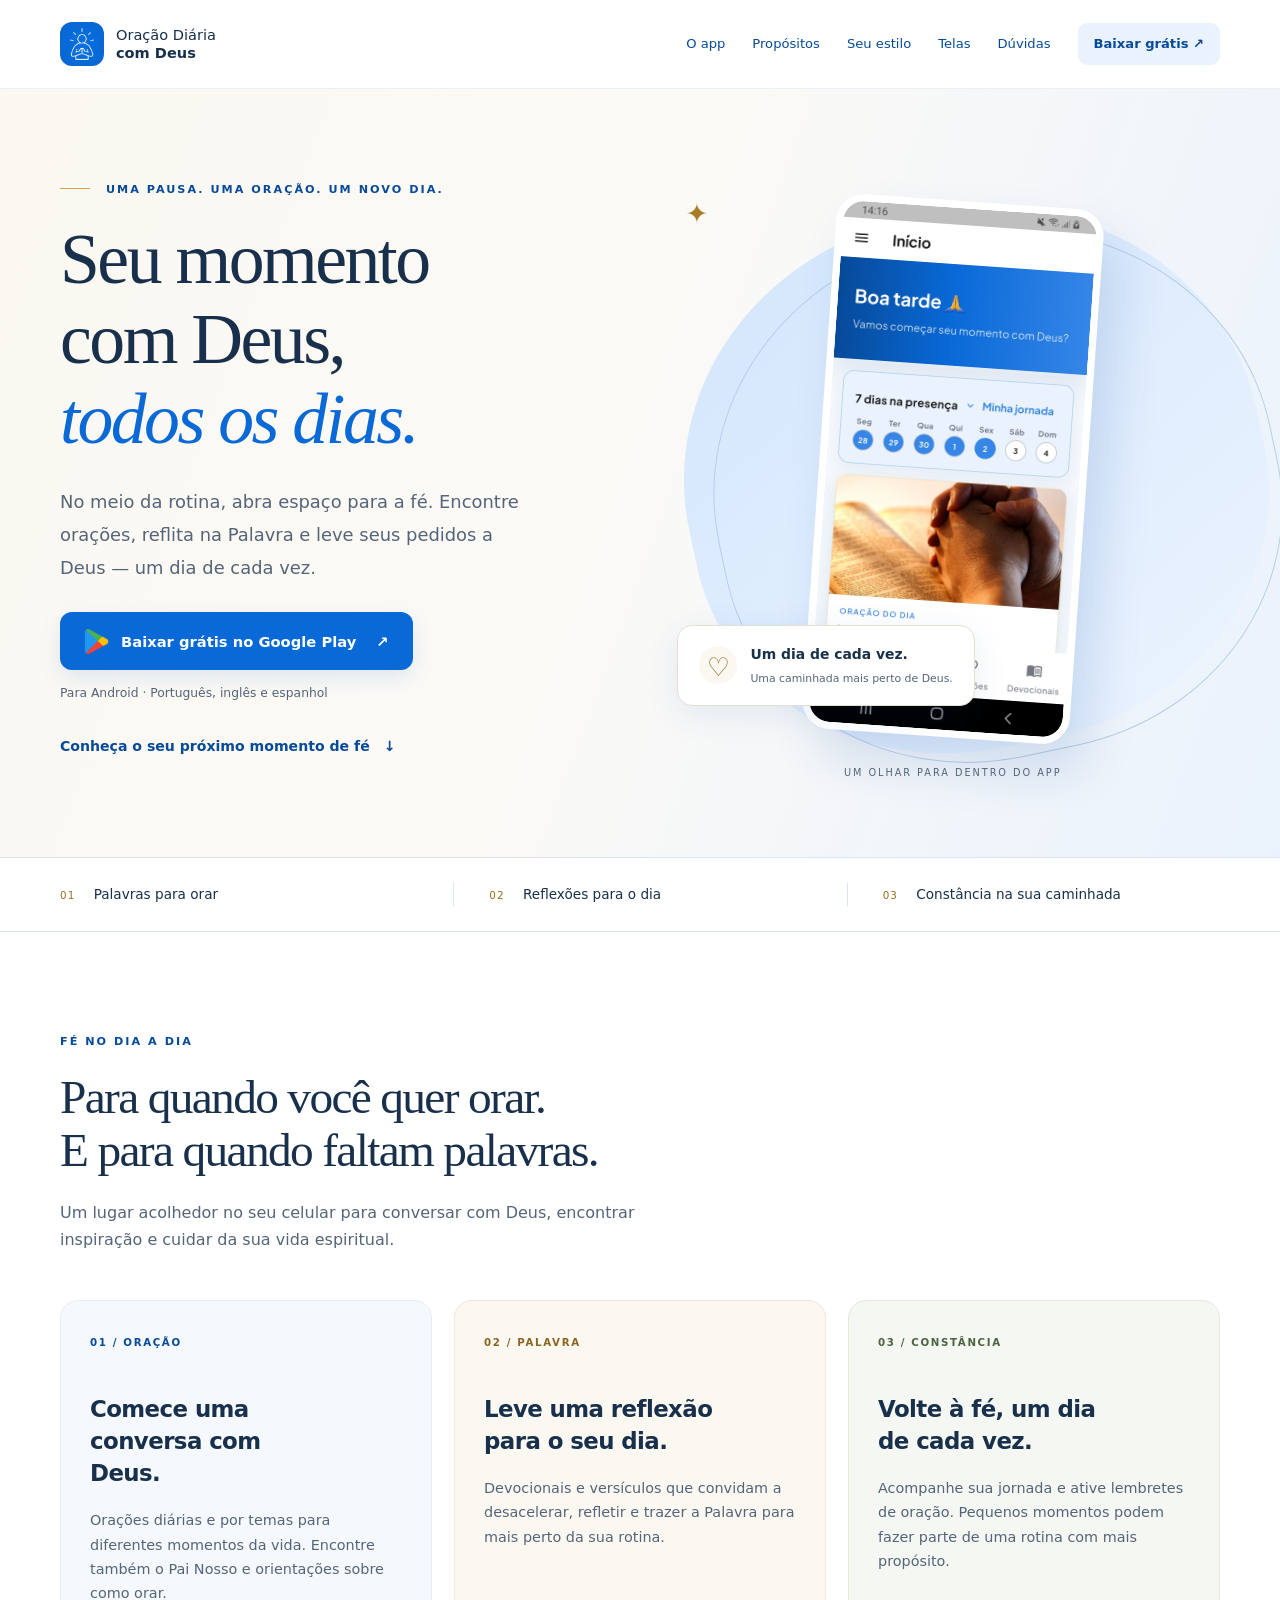
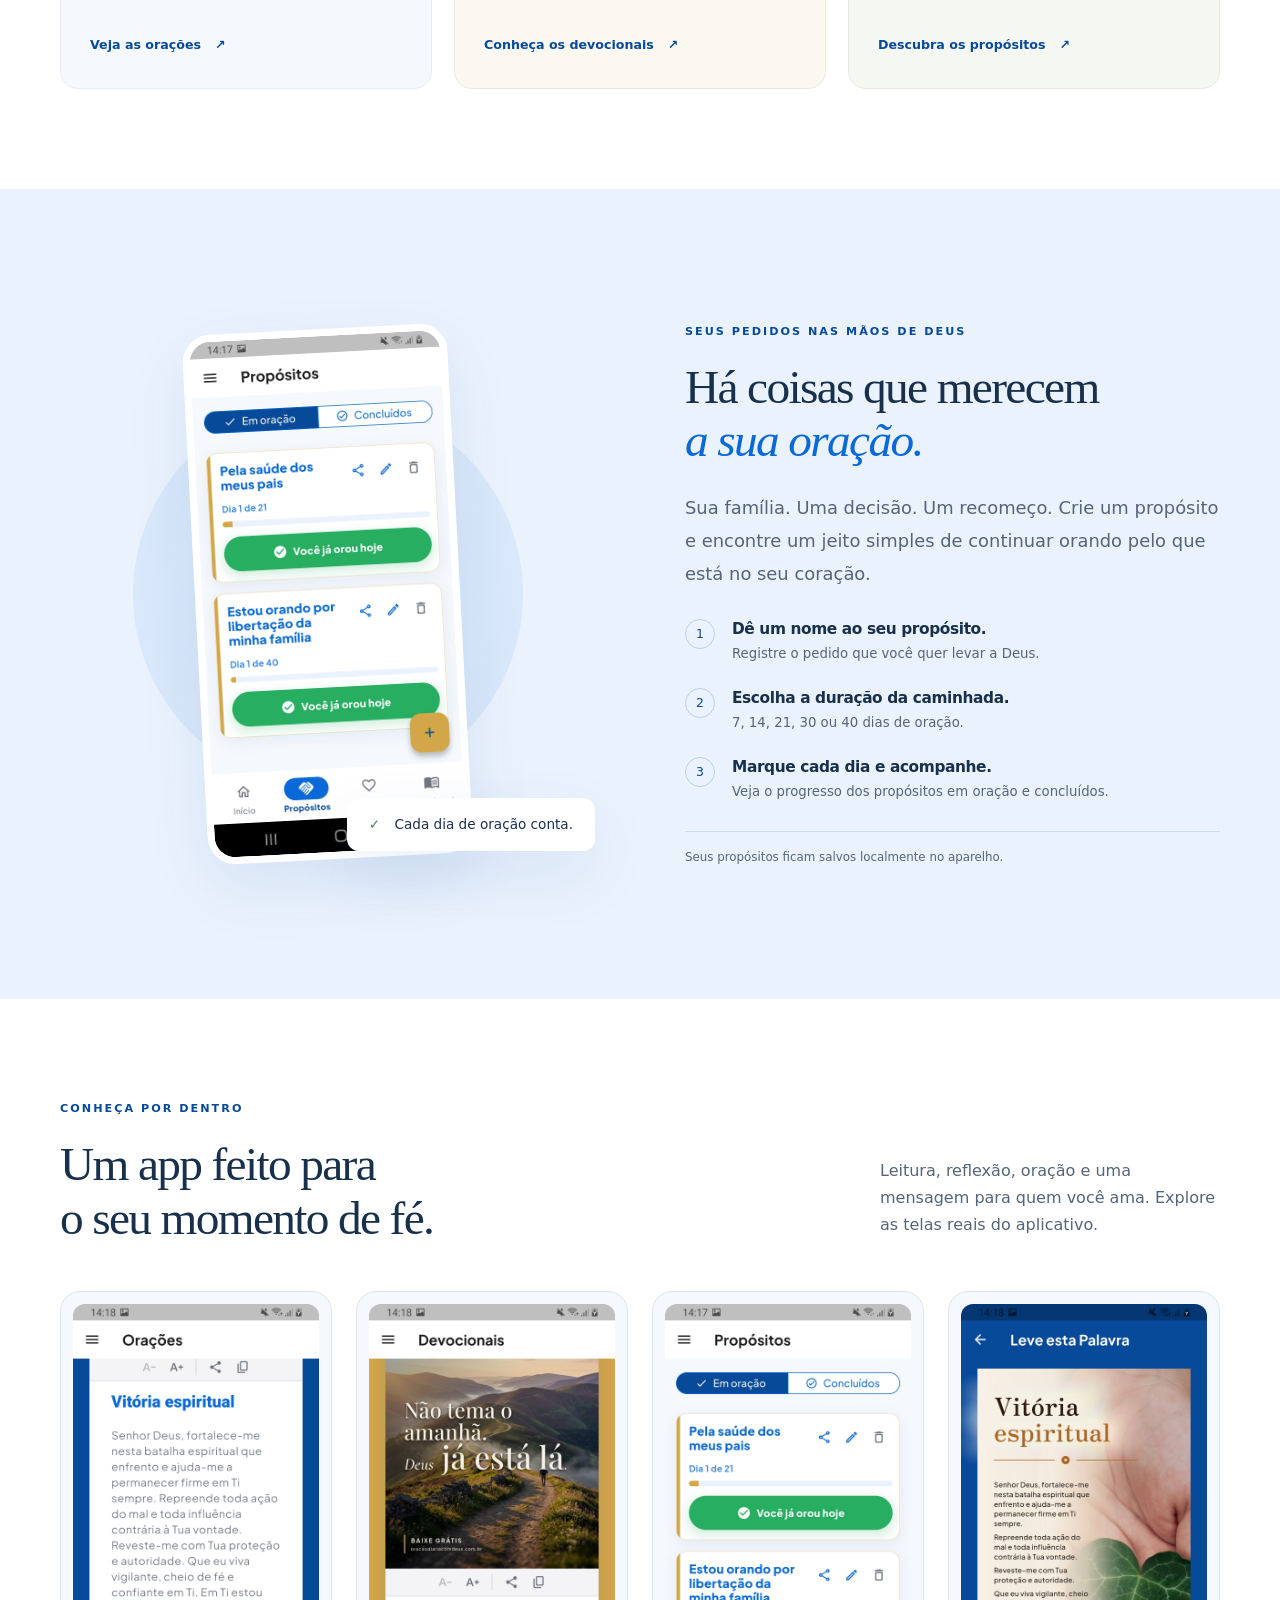
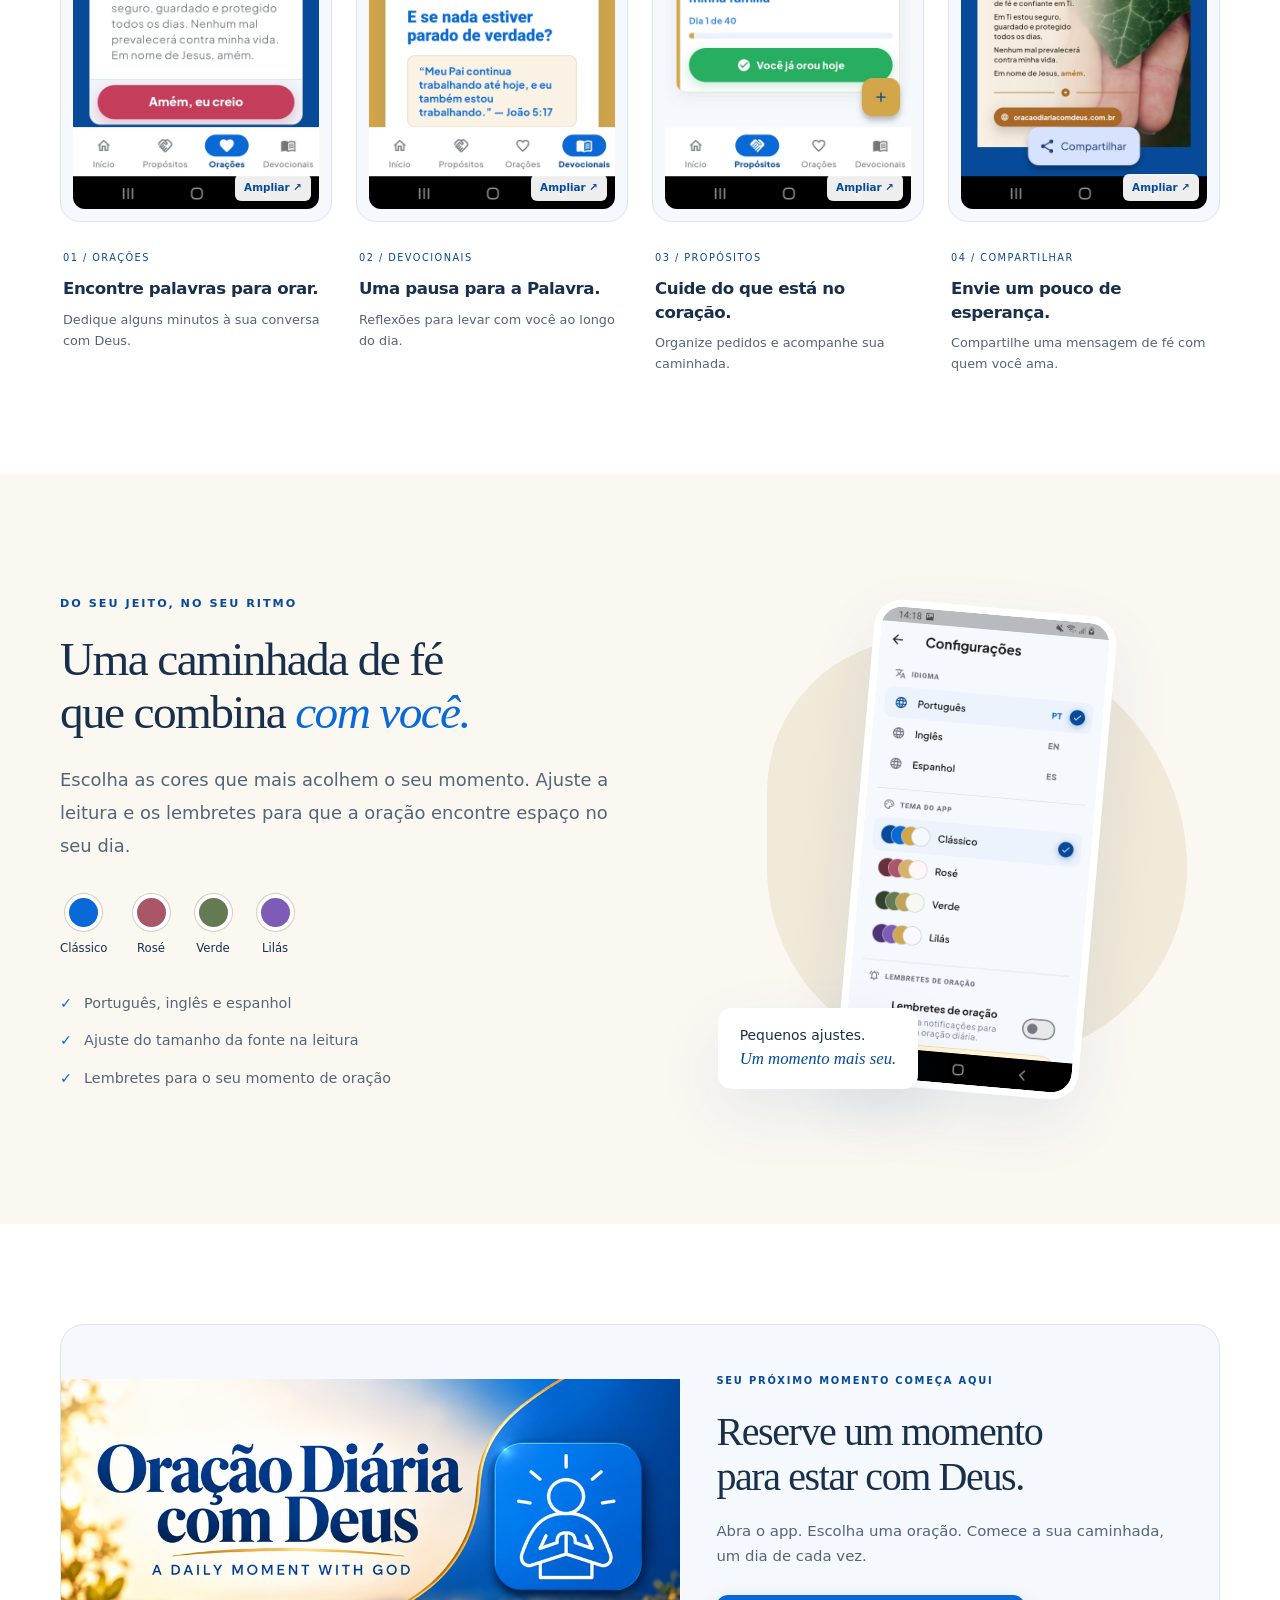
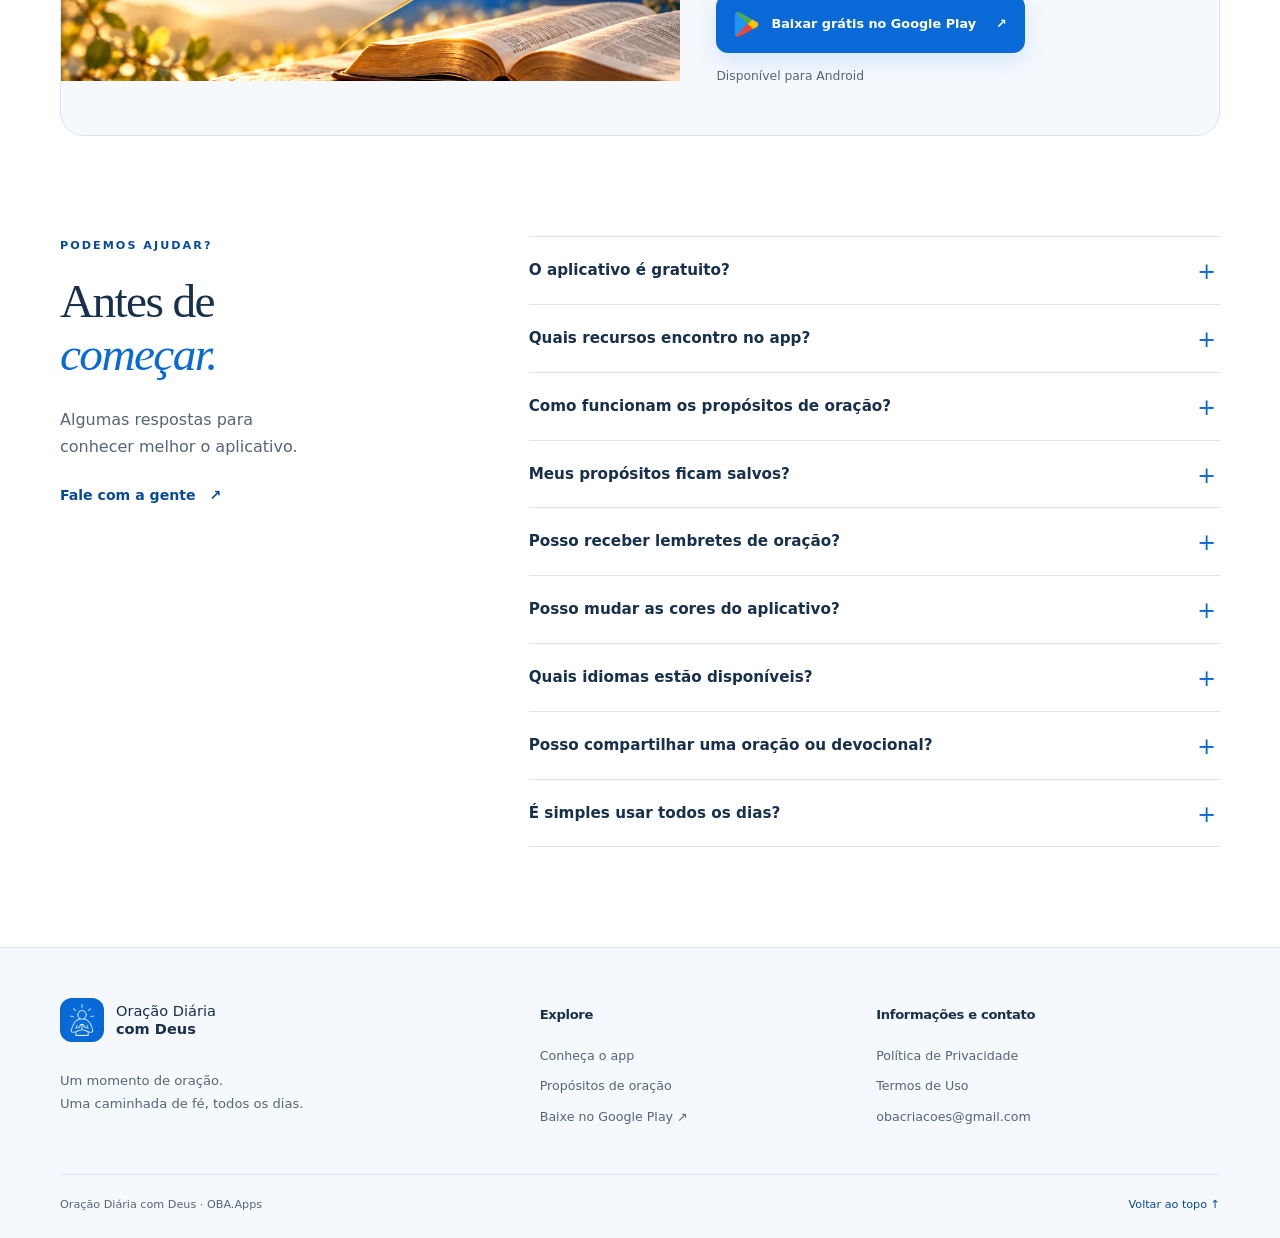
==== commit 16cb70e8: "Update index.html" ====
--- a/index.html
+++ b/index.html
@@ -141,7 +141,7 @@
     </div></section>
     <section id="temas" class="section personalization-section"><div class="container split personalization-grid"><div class="split-copy"><span class="eyebrow">DO SEU JEITO, NO SEU RITMO</span><h2>Uma caminhada de fé<br>que combina <em>com você.</em></h2><p class="lead">Escolha as cores que mais acolhem o seu momento. Ajuste a leitura e os lembretes para que a oração encontre espaço no seu dia.</p><div class="theme-swatches" aria-label="Temas disponíveis no aplicativo"><div><span style="--swatch:#0969D7"></span>Clássico</div><div><span style="--swatch:#A95768"></span>Rosé</div><div><span style="--swatch:#647A52"></span>Verde</div><div><span style="--swatch:#7D5BB6"></span>Lilás</div></div><ul class="simple-list"><li>Português, inglês e espanhol</li><li>Ajuste do tamanho da fonte na leitura</li><li>Lembretes para o seu momento de oração</li></ul></div><div class="settings-visual"><div class="device settings-device"><img src="images/configuracoes.jpg" alt="Configurações reais do app com idiomas, quatro temas e lembretes de oração" width="996" height="2048" loading="lazy"></div><span class="settings-label">Pequenos ajustes.<br><strong>Um momento mais seu.</strong></span></div></div></section>
     <section class="section container invitation-section"><div class="invitation"><img class="invitation-art" src="images/convite.png" alt="Oração Diária com Deus: arte com a nova logo e uma Bíblia sob luz suave" width="1024" height="500" loading="lazy"><div class="invitation-copy"><span class="eyebrow">SEU PRÓXIMO MOMENTO COMEÇA AQUI</span><h2>Reserve um momento<br>para estar com Deus.</h2><p>Abra o app. Escolha uma oração. Comece a sua caminhada, um dia de cada vez.</p><a class="btn btn-primary store-button" href="https://play.google.com/store/apps/details?id=com.obacriacoes.oracaodamanha" target="_blank" rel="noopener noreferrer"><img src="images/google-play.png" width="27" height="30" alt="">Baixar grátis no Google Play <span aria-hidden="true">↗</span></a><p class="download-note">Disponível para Android</p></div></div></section>
-    <section id="faq" class="section container faq-section"><div class="faq-intro"><span class="eyebrow">PODEMOS AJUDAR?</span><h2>Antes de<br><em>começar.</em></h2><p>Algumas respostas para conhecer melhor o aplicativo.</p><a class="text-link" href="mailto:obacriacoes@gmail.com">Fale com a gente <span aria-hidden="true">↗</span></a></div><div class="faq-list">
+    <section id="faq" class="section container faq-section"><div class="faq-intro"><span class="eyebrow">PODEMOS AJUDAR?</span><h2>Antes de <br><em>começar.</em></h2><p>Algumas respostas para conhecer melhor o aplicativo.</p><a class="text-link" href="mailto:obacriacoes@gmail.com">Fale com a gente <span aria-hidden="true">↗</span></a></div><div class="faq-list">
       <details><summary>O aplicativo é gratuito?</summary><p>Sim. Você pode instalar o Oração Diária com Deus gratuitamente pela Google Play e começar sua rotina de oração no celular.</p></details>
       <details><summary>Quais recursos encontro no app?</summary><p>Orações diárias e por temas, devocionais, versículos, orientações sobre como orar, Pai Nosso, propósitos de oração, temas de cores, lembretes e compartilhamento.</p></details>
       <details><summary>Como funcionam os propósitos de oração?</summary><p>Você cria um pedido, escolhe uma duração de 7, 14, 21, 30 ou 40 dias e marca os dias de oração. Os propósitos podem estar em oração ou concluídos.</p></details>
--- a/styles.css
+++ b/styles.css
@@ -1,914 +1,1499 @@
 :root {
-  --primary: #123b5d;
-  --primary-strong: #002541;
-  --secondary: #2f6ea8;
-  --spiritual: #7d4db3;
-  --calm: #008c95;
-  --divine-light: #d4a64a;
-  --prayer: #27ae60;
-  --background: #f7f8fa;
-  --card: #ffffff;
-  --surface-low: #f4f3f6;
-  --surface-high: #e8e8eb;
-  --primary-surface: #eaf3fc;
-  --gold-surface: #fff3d8;
-  --success-surface: #eaf7ee;
-  --neutral-surface: #f1eff3;
-  --progress-track: #eaf1ff;
-  --text-primary: #1b1b1b;
-  --text-secondary: #6d7480;
-  --divider: #c2c7cf;
-  --inactive: #73777f;
-  --shadow-card: 0 14px 34px rgba(18, 59, 93, 0.10);
-  --shadow-soft: 0 8px 22px rgba(18, 59, 93, 0.08);
-  --shadow-elevated: 0 22px 54px rgba(18, 59, 93, 0.14);
-  --radius-sm: 8px;
-  --radius-md: 12px;
-  --radius-card: 18px;
-  --radius-lg: 24px;
-  --radius-pill: 999px;
-  --container: 1140px;
+  --primary:#0969d7;
+  --primary-strong:#074a99;
+  --secondary:#3686e8;
+  --background:#f5f8fc;
+  --primary-surface:#eaf2fd;
+  --cream:#fbf8f2;
+  --gold:#d4a64a;
+  --ink:#18304b;
+  --muted:#556579;
+  --line:#dce4ee;
+  --container:1160px;
+  --shadow:0 24px 64px #074a9917;
 }
 
 * {
-  box-sizing: border-box;
+  box-sizing:border-box;
 }
 
 html {
-  scroll-behavior: smooth;
+  scroll-behavior:smooth;
+  scroll-padding-top:105px;
 }
 
 body {
-  margin: 0;
-  min-height: 100vh;
-  color: var(--text-primary);
-  font-family: "Lato", system-ui, -apple-system, BlinkMacSystemFont, "Segoe UI", sans-serif;
-  background:
-    linear-gradient(180deg, rgba(234, 243, 252, 0.96), rgba(247, 248, 250, 0) 380px),
-    var(--background);
-  overflow-x: hidden;
+  margin:0;
+  color:var(--ink);
+  background:#fff;
+  font-family:"DM Sans",Inter,system-ui,sans-serif;
+  font-size:16px;
+  line-height:1.7;
+  -webkit-font-smoothing:antialiased;
+}
+
+img {
+  display:block;
+  max-width:100%;
+  height:auto;
 }
 
 a {
-  color: inherit;
-  text-decoration: none;
-}
-
-img {
-  display: block;
-  max-width: 100%;
-}
-
-h1,
-h2,
-h3,
-h4,
+  color:var(--primary-strong);
+  text-decoration:none;
+}
+
+button {
+  font:inherit;
+}
+
+a,button,summary {
+  -webkit-tap-highlight-color:transparent;
+}
+
+:focus-visible {
+  outline:3px solid var(--primary);
+  outline-offset:5px;
+}
+
+h1,h2,h3,p,figure {
+  margin:0;
+}
+
+h1,h2 {
+  font-family:"DM Serif Display",Georgia,serif;
+  font-weight:400;
+  line-height:1.12;
+  letter-spacing:-.035em;
+}
+
+h1 {
+  font-size:clamp(3.7rem,5.6vw,5.4rem);
+}
+
+h2 {
+  font-size:clamp(2.4rem,3.7vw,3.45rem);
+}
+
+h3 {
+  font-size:1.2rem;
+  line-height:1.4;
+  letter-spacing:-.025em;
+}
+
+h1 em,h2 em {
+  color:var(--primary);
+  font-weight:400;
+}
+
 p {
-  margin-top: 0;
-}
-
-h1,
-h2,
-h3,
-h4,
-.brand,
-.btn,
-.eyebrow,
-.shot-top,
-.feature-icon,
-.duration-list,
-.panel-top {
-  font-family: "Poppins", system-ui, -apple-system, BlinkMacSystemFont, "Segoe UI", sans-serif;
+  color:var(--muted);
 }
 
 .container {
-  width: min(calc(100% - 40px), var(--container));
-  margin: 0 auto;
+  width:min(calc(100% - 64px),var(--container));
+  margin-inline:auto;
+}
+
+.section {
+  padding-block:100px;
+}
+
+.eyebrow {
+  display:block;
+  color:var(--primary-strong);
+  font-size:.7rem;
+  font-weight:700;
+  letter-spacing:.18em;
+  margin-bottom:20px;
+}
+
+.eyebrow-line {
+  display:inline-block;
+  width:30px;
+  height:1px;
+  background:var(--gold);
+  margin:0 10px 4px 0;
+}
+
+.lead {
+  font-size:1.12rem;
+  line-height:1.85;
+}
+
+.btn {
+  display:inline-flex;
+  align-items:center;
+  justify-content:center;
+  gap:12px;
+  min-height:58px;
+  padding:15px 24px;
+  border-radius:12px;
+  font-size:.92rem;
+  font-weight:700;
+  transition:background .2s,transform .2s;
+}
+
+.btn-primary {
+  background:var(--primary);
+  color:#fff;
+  box-shadow:0 8px 22px #0969d721;
+}
+
+.btn-primary:hover {
+  background:var(--primary-strong);
+  transform:translateY(-2px);
+}
+
+.store-button img {
+  width:25px;
+  height:28px;
+  object-fit:contain;
+}
+
+.store-button>span {
+  margin-left:8px;
+}
+
+.download-note {
+  font-size:.77rem;
+  margin-top:13px;
+}
+
+.text-link {
+  display:inline-flex;
+  align-items:center;
+  gap:14px;
+  font-size:.88rem;
+  font-weight:600;
+}
+
+.text-link:hover {
+  color:var(--primary);
+  text-decoration:underline;
+  text-underline-offset:5px;
+}
+
+.skip-link {
+  position:absolute;
+  left:20px;
+  top:-100px;
+  padding:10px 20px;
+  background:#fff;
+  z-index:100;
+}
+
+.skip-link:focus {
+  top:14px;
 }
 
 .site-header {
-  position: sticky;
-  top: 0;
-  z-index: 20;
-  background: rgba(247, 248, 250, 0.88);
-  border-bottom: 1px solid rgba(194, 199, 207, 0.72);
-  backdrop-filter: blur(16px);
+  position:sticky;
+  top:0;
+  z-index:20;
+  background:#ffffffed;
+  border-bottom:1px solid #dce4ee90;
+  backdrop-filter:blur(16px);
 }
 
 .nav {
-  display: flex;
-  min-height: 72px;
-  align-items: center;
-  justify-content: space-between;
-  gap: 24px;
+  min-height:88px;
+  display:flex;
+  align-items:center;
+  justify-content:space-between;
+  gap:26px;
 }
 
 .brand {
-  display: inline-flex;
-  align-items: center;
-  gap: 12px;
-  color: var(--primary-strong);
-  font-size: 0.98rem;
-  font-weight: 700;
-  line-height: 1.25;
-}
-
-.brand-mark {
-  display: inline-grid;
-  width: 38px;
-  height: 38px;
-  flex: 0 0 38px;
-  place-items: center;
-  color: #ffffff;
-  font-size: 0.76rem;
-  font-weight: 700;
-  background: linear-gradient(135deg, var(--primary), var(--primary-strong));
-  border: 1px solid rgba(212, 166, 74, 0.55);
-  border-radius: 12px;
-  box-shadow: var(--shadow-soft);
-}
-
-nav {
-  display: flex;
-  align-items: center;
-  gap: 22px;
-  color: var(--text-secondary);
-  font-size: 0.95rem;
-  line-height: 1.2;
-}
-
-nav a {
-  transition: color 0.18s ease;
-}
-
-nav a:hover {
-  color: var(--primary);
+  display:inline-flex;
+  align-items:center;
+  gap:12px;
+  color:var(--ink);
+  font-size:.91rem;
+  line-height:1.25;
+  font-weight:500;
+  flex-shrink:0;
+}
+
+.brand img {
+  width:44px;
+  height:44px;
+  border-radius:12px;
+}
+
+.brand strong {
+  font-weight:700;
+}
+
+.nav nav {
+  display:flex;
+  align-items:center;
+  gap:27px;
+  font-size:.82rem;
+  font-weight:500;
+}
+
+.nav nav>a:hover {
+  color:var(--primary);
+}
+
+.nav-download {
+  padding:10px 16px;
+  background:var(--primary-surface);
+  border-radius:9px;
+  font-weight:700;
+}
+
+.menu-toggle {
+  display:none;
+  border:1px solid var(--line);
+  border-radius:8px;
+  background:#fff;
+  padding:8px 12px;
+  font-size:.8rem;
+  color:var(--ink);
 }
 
 .hero {
-  position: relative;
-  padding: 78px 0 48px;
-  overflow: hidden;
-}
-
-.free-badge {
-  position: fixed;
-  top: 84px;
-  right: max(16px, calc((100vw - var(--container)) / 2));
-  z-index: 30;
-  width: 126px;
-  height: auto;
-  border: 1px solid rgba(212, 166, 74, 0.55);
-  border-radius: 14px;
-  box-shadow: var(--shadow-soft);
-  transform: rotate(3deg);
-  pointer-events: none;
+  background:linear-gradient(110deg,var(--cream) 0%,#fcfaf6 45%,var(--primary-surface) 100%);
+  overflow:hidden;
 }
 
 .hero-grid {
-  display: grid;
-  grid-template-columns: minmax(0, 1fr) minmax(360px, 0.9fr);
-  gap: 56px;
-  align-items: center;
-}
-
-.hero-copy {
-  max-width: 680px;
-}
-
-.eyebrow {
-  display: inline-flex;
-  min-height: 34px;
-  align-items: center;
-  padding: 7px 14px;
-  margin-bottom: 18px;
-  color: var(--primary);
-  font-size: 0.84rem;
-  font-weight: 700;
-  line-height: 1.25;
-  background: var(--primary-surface);
-  border: 1px solid rgba(18, 59, 93, 0.18);
-  border-radius: var(--radius-pill);
-}
-
-.hero h1 {
-  max-width: 12.6ch;
-  margin-bottom: 18px;
-  color: var(--primary-strong);
-  font-size: clamp(2.7rem, 5.4vw, 5rem);
-  font-weight: 700;
-  letter-spacing: 0;
-  line-height: 1.04;
-}
-
-.lead {
-  max-width: 58ch;
-  margin-bottom: 28px;
-  color: var(--text-secondary);
-  font-size: 1.13rem;
-  line-height: 1.65;
-}
-
-.hero-actions {
-  display: flex;
-  flex-wrap: wrap;
-  gap: 12px;
-  margin-bottom: 20px;
-}
-
-.btn {
-  display: inline-flex;
-  min-height: 50px;
-  align-items: center;
-  justify-content: center;
-  gap: 9px;
-  padding: 0 22px;
-  border: 0;
-  border-radius: var(--radius-pill);
-  font-size: 0.95rem;
-  font-weight: 700;
-  line-height: 1;
-  transition: transform 0.18s ease, box-shadow 0.18s ease, background-color 0.18s ease;
-}
-
-.btn:hover {
-  transform: translateY(-1px);
-}
-
-.btn-primary {
-  color: #ffffff;
-  background: var(--primary);
-  box-shadow: var(--shadow-soft);
-}
-
-.btn-primary:hover {
-  background: var(--primary-strong);
-}
-
-.btn-secondary {
-  color: var(--primary);
-  background: #ffffff;
-  border: 1px solid rgba(18, 59, 93, 0.18);
-}
-
-.btn-store-icon {
-  width: 22px;
-  height: 22px;
-  object-fit: contain;
-  border-radius: 6px;
-}
-
-.hero-points {
-  display: flex;
-  flex-wrap: wrap;
-  gap: 10px;
-}
-
-.hero-points span {
-  display: inline-flex;
-  min-height: 32px;
-  align-items: center;
-  padding: 7px 12px;
-  color: var(--primary-strong);
-  font-size: 0.9rem;
-  background: #ffffff;
-  border: 1px solid rgba(194, 199, 207, 0.82);
-  border-radius: var(--radius-pill);
-  box-shadow: 0 4px 12px rgba(18, 59, 93, 0.05);
+  display:grid;
+  grid-template-columns:1.08fr 1fr;
+  align-items:center;
+  gap:48px;
+  padding-block:68px 75px;
+}
+
+.hero-copy .lead {
+  max-width:470px;
+  margin:25px 0 28px;
+}
+
+.hero-copy>.text-link {
+  margin-top:31px;
 }
 
 .hero-visual {
-  position: relative;
-  min-height: 640px;
-}
-
-.halo-card {
-  position: relative;
-  min-height: 640px;
-  border-radius: 32px;
-}
-
-.halo-card::before {
-  content: "";
+  position:relative;
+  min-height:625px;
+  display:flex;
+  align-items:center;
+  justify-content:center;
+}
+
+.hero-orbit {
+  position:absolute;
+  inset:55px -45px 35px 0;
+  background:linear-gradient(150deg,#d3e6fc,#ecf4ff);
+  border-radius:48% 48% 45% 45%;
+  transform:rotate(-12deg);
+}
+
+.hero-orbit:after {
+  content:"";
+  position:absolute;
+  inset:24px -10px -14px 26px;
+  border:1px solid #b7cee8;
+  border-radius:inherit;
+}
+
+.device {
+  position:relative;
+  background:#fff;
+  border:7px solid #fff;
+  border-radius:28px;
+  box-shadow:var(--shadow);
+  overflow:hidden;
+}
+
+.device img {
+  border-radius:20px;
+  width:100%;
+}
+
+.hero-device {
+  width:268px;
+  transform:rotate(4deg);
+  box-shadow:18px 28px 50px #074a9924;
+}
+
+.hero-small-note {
+  position:absolute;
+  top:34px;
+  left:0;
+  z-index:2;
+  font-family:Georgia,serif;
+  font-size:1.1rem;
+  line-height:1.5;
+  color:var(--primary-strong);
+}
+
+.hero-spark {
   position: absolute;
-  inset: 52px 14px 38px;
-  background:
-    radial-gradient(circle at 28% 22%, rgba(212, 166, 74, 0.24), transparent 30%),
-    linear-gradient(135deg, rgba(18, 59, 93, 0.13), rgba(0, 140, 149, 0.08));
-  border: 1px solid rgba(18, 59, 93, 0.10);
-  border-radius: 32px;
-}
-
-.phone-frame {
-  position: absolute;
-  width: 304px;
-  aspect-ratio: 9 / 19.2;
-  padding: 9px;
-  border: 1px solid rgba(194, 199, 207, 0.9);
-  border-radius: 34px;
-  background: var(--card);
-  box-shadow: var(--shadow-elevated);
-  overflow: hidden;
-}
-
-.phone-frame img {
-  width: 100%;
-  height: 100%;
-  border-radius: 26px;
-  object-fit: cover;
-  object-position: top center;
-}
-
-.phone-front {
-  right: 72px;
-  top: 0;
-  z-index: 2;
-}
-
-.phone-back {
-  right: 0;
-  top: 82px;
-  z-index: 1;
-  transform: rotate(5deg);
-  opacity: 0.82;
-}
-
-.value-strip {
-  display: grid;
-  grid-template-columns: repeat(3, minmax(0, 1fr));
-  gap: 1px;
-  margin-top: 10px;
-  overflow: hidden;
-  background: var(--divider);
-  border: 1px solid var(--divider);
-  border-radius: var(--radius-card);
-  box-shadow: var(--shadow-card);
-}
-
-.value-strip div {
-  padding: 22px;
-  background: var(--card);
-}
-
-.value-strip strong,
-.value-strip span {
-  display: block;
-}
-
-.value-strip strong {
-  margin-bottom: 8px;
-  color: var(--primary-strong);
-  font-family: "Poppins", system-ui, sans-serif;
-  font-size: 1rem;
-}
-
-.value-strip span {
-  color: var(--text-secondary);
-  line-height: 1.55;
-}
-
-.section {
-  padding: 62px 0;
-}
-
-.section-soft {
-  background: #ffffff;
-  border-block: 1px solid rgba(194, 199, 207, 0.58);
-}
-
-.section-highlight {
-  color: #ffffff;
-  background:
-    linear-gradient(135deg, rgba(0, 37, 65, 0.98), rgba(18, 59, 93, 0.96)),
-    var(--primary-strong);
+  top: 34px;
+  left: 0;
+  color: #aa7c27;
+  font-size: 1.7rem;
+}
+
+.hero-small-note>span {
+  display:block;
+  font-size:1.7rem;
+  color:#aa7c27;
+  margin-bottom:9px;
+}
+
+.hero-small-note strong {
+  font-weight:400;
+  font-style:italic;
+}
+
+.moment-note {
+  position:absolute;
+  bottom:76px;
+  left:-8px;
+  z-index:2;
+  display:flex;
+  gap:13px;
+  align-items:center;
+  background:#fff;
+  padding:17px 21px;
+  box-shadow:0 8px 35px #074a9917;
+  border:1px solid #e6dfd1;
+  border-radius:15px;
+  font-size:.87rem;
+  font-weight:600;
+}
+
+.moment-note small {
+  display:block;
+  font-size:.68rem;
+  font-weight:400;
+  color:var(--muted);
+  margin-top:3px;
+}
+
+.note-icon {
+  background:var(--cream);
+  color:#997124;
+  width:38px;
+  height:38px;
+  border-radius:50%;
+  display:grid;
+  place-items:center;
+  font-size:1.6rem;
+}
+
+.visual-caption {
+  position:absolute;
+  bottom:0;
+  left:0;
+  right:0;
+  text-align:center;
+  font-size:.61rem;
+  letter-spacing:.2em;
+  color:var(--muted);
+}
+
+.benefits-band {
+  border-block:1px solid var(--line);
+}
+
+.benefits {
+  display:grid;
+  grid-template-columns:repeat(3,1fr);
+  padding-block:25px;
+  gap:20px;
+}
+
+.benefits p {
+  font-size:.85rem;
+  color:var(--ink);
+}
+
+.benefits p+p {
+  border-left:1px solid var(--line);
+  padding-left:35px;
+}
+
+.benefits span {
+  font-size:.65rem;
+  color:#987022;
+  margin-right:14px;
+  letter-spacing:.1em;
 }
 
 .section-heading {
-  max-width: 780px;
-  margin-bottom: 30px;
-}
-
-.section-heading h2,
-.split-copy h2,
-.conversion-card h2 {
-  margin-bottom: 12px;
-  color: var(--primary-strong);
-  font-size: clamp(2rem, 4vw, 3.25rem);
-  font-weight: 700;
-  letter-spacing: 0;
-  line-height: 1.14;
-}
-
-.section-heading p,
-.split-copy p,
-.conversion-card p,
-.feature-card p,
-.faq-item p,
-.shot p,
-.footer-copy,
-.theme-copy p {
-  color: var(--text-secondary);
-  line-height: 1.65;
-}
-
-.feature-grid,
-.shots-grid {
-  display: grid;
-  grid-template-columns: repeat(3, minmax(0, 1fr));
-  gap: 18px;
-}
-
-.feature-card,
-.faq-item,
-.shot,
-.conversion-card,
-.theme-row {
-  background: var(--card);
-  border: 1px solid rgba(194, 199, 207, 0.76);
-  border-radius: var(--radius-card);
-  box-shadow: var(--shadow-card);
+  max-width:740px;
+  margin-bottom:46px;
+}
+
+.section-heading>p {
+  max-width:600px;
+  margin-top:22px;
+}
+
+.feature-grid {
+  display:grid;
+  grid-template-columns:repeat(3,1fr);
+  gap:22px;
 }
 
 .feature-card {
-  padding: 24px;
-}
-
-.feature-icon {
-  display: grid;
-  width: 52px;
-  height: 52px;
-  margin-bottom: 18px;
-  place-items: center;
-  color: #ffffff;
-  font-size: 0.78rem;
-  font-weight: 700;
-  border-radius: 14px;
-}
-
-.feature-icon.prayer { background: var(--prayer); }
-.feature-icon.devotional { background: var(--secondary); }
-.feature-icon.purpose { background: var(--primary); }
-.feature-icon.themes { background: var(--spiritual); }
-.feature-icon.calm { background: var(--calm); }
-.feature-icon.gold { background: var(--divine-light); }
-
-.feature-card h3,
-.theme-copy h3 {
-  margin-bottom: 10px;
-  color: var(--primary-strong);
-  font-size: 1.16rem;
-  font-weight: 700;
-  line-height: 1.28;
-}
-
-.feature-card p,
-.shot p {
-  margin-bottom: 0;
+  padding:33px 29px;
+  background:var(--background);
+  border-radius:18px;
+  border:1px solid #e7edf5;
+  display:flex;
+  flex-direction:column;
+}
+
+.feature-card:nth-child(2) {
+  background:var(--cream);
+  border-color:#eee7da;
+}
+
+.feature-card:nth-child(3) {
+  background:#f5f7f2;
+  border-color:#e6eadd;
+}
+
+.feature-number {
+  font-size:.64rem;
+  letter-spacing:.16em;
+  color:var(--primary-strong);
+  font-weight:600;
+  margin-bottom:42px;
+}
+
+.feature-card:nth-child(2) .feature-number {
+  color:#8a651f;
+}
+
+.feature-card:nth-child(3) .feature-number {
+  color:#4c6340;
+}
+
+.feature-card h3 {
+  max-width:245px;
+  font-size:1.43rem;
+}
+
+.feature-card p {
+  font-size:.9rem;
+  margin:19px 0 28px;
+}
+
+.feature-card .text-link {
+  margin-top:auto;
+  font-size:.79rem;
+}
+
+.purpose-section {
+  background:var(--primary-surface);
 }
 
 .split {
-  display: grid;
-  grid-template-columns: minmax(0, 1fr) minmax(320px, 0.78fr);
-  gap: 44px;
-  align-items: center;
-}
-
-.split-copy .eyebrow,
-.conversion-card.dark .eyebrow {
-  color: var(--primary-strong);
-  background: var(--gold-surface);
-  border-color: rgba(212, 166, 74, 0.5);
-}
-
-.split-copy h2,
-.split-copy p {
-  color: #ffffff;
-}
-
-.split-copy p {
-  color: rgba(255, 255, 255, 0.82);
-}
-
-.duration-list {
-  display: flex;
-  flex-wrap: wrap;
-  gap: 10px;
-  margin-top: 24px;
-}
-
-.duration-list span {
-  min-height: 36px;
-  padding: 8px 13px;
-  color: #ffffff;
-  font-size: 0.92rem;
-  font-weight: 700;
-  background: rgba(255, 255, 255, 0.10);
-  border: 1px solid rgba(212, 166, 74, 0.45);
-  border-radius: var(--radius-pill);
-}
-
-.purpose-panel {
-  padding: 24px;
-  color: var(--primary-strong);
-  background: #ffffff;
-  border: 1px solid rgba(212, 166, 74, 0.5);
-  border-radius: var(--radius-card);
-  box-shadow: 0 24px 56px rgba(0, 0, 0, 0.22);
-}
-
-.panel-top,
-.progress-row,
-.panel-actions {
-  display: flex;
-  align-items: center;
-  justify-content: space-between;
-  gap: 16px;
-}
-
-.panel-top {
-  margin-bottom: 28px;
-}
-
-.panel-top span,
-.progress-row {
-  color: var(--text-secondary);
-}
-
-.panel-top strong {
-  padding: 7px 12px;
-  color: var(--prayer);
-  background: var(--success-surface);
-  border-radius: var(--radius-pill);
-}
-
-.progress-row {
-  margin-bottom: 10px;
-  font-size: 0.94rem;
-}
-
-.progress-track {
-  height: 10px;
-  margin-bottom: 18px;
-  overflow: hidden;
-  background: var(--progress-track);
-  border-radius: var(--radius-pill);
-}
-
-.progress-track span {
-  display: block;
-  height: 100%;
-  background: linear-gradient(90deg, var(--prayer), var(--calm));
-  border-radius: inherit;
-}
-
-.purpose-panel p {
-  margin-bottom: 22px;
-  color: var(--text-secondary);
-  line-height: 1.65;
-}
-
-.panel-actions span {
-  display: inline-flex;
-  min-height: 38px;
-  align-items: center;
-  justify-content: center;
-  padding: 8px 14px;
-  font-family: "Poppins", system-ui, sans-serif;
-  font-size: 0.88rem;
-  font-weight: 700;
-  border-radius: var(--radius-pill);
-}
-
-.panel-actions span:first-child {
-  color: var(--primary);
-  background: var(--primary-surface);
-}
-
-.panel-actions span:last-child {
-  color: #ffffff;
-  background: var(--primary);
-}
-
-.theme-row {
-  display: grid;
-  grid-template-columns: 280px minmax(0, 1fr);
-  gap: 24px;
-  align-items: center;
-  padding: 24px;
-}
-
-.theme-swatch {
-  display: grid;
-  grid-template-columns: repeat(4, 1fr);
-  gap: 10px;
-  padding: 18px;
-  background: var(--background);
-  border: 1px solid var(--divider);
-  border-radius: var(--radius-card);
-}
-
-.theme-swatch span {
-  display: block;
-  aspect-ratio: 1;
-  border-radius: 12px;
-}
-
-.theme-swatch span:nth-child(1) { background: var(--primary); }
-.theme-swatch span:nth-child(2) { background: var(--secondary); }
-.theme-swatch span:nth-child(3) { background: var(--divine-light); }
-.theme-swatch span:nth-child(4) { background: var(--prayer); }
-
-.theme-swatch strong {
-  grid-column: 1 / -1;
-  color: var(--primary-strong);
-  font-family: "Poppins", system-ui, sans-serif;
-}
-
-.theme-copy p {
-  margin-bottom: 0;
-}
-
-.shot {
-  padding: 14px;
-  color: #ffffff;
-  background:
-    linear-gradient(135deg, rgba(18, 59, 93, 0.98), rgba(47, 110, 168, 0.92)),
-    var(--primary);
-  border-color: rgba(212, 166, 74, 0.36);
-}
-
-.shot-top {
-  padding: 4px 6px 12px;
-  color: #ffffff;
-  font-size: 0.9rem;
-  font-weight: 700;
-}
-
-.shot-body {
-  display: grid;
-  aspect-ratio: 10 / 18;
-  place-items: center;
-  margin-inline: -14px;
-  overflow: hidden;
-  background: var(--background);
-}
-
-.shot-body img {
-  width: 100%;
-  height: 100%;
-  object-fit: cover;
-  object-position: top center;
-}
-
-.shot p {
-  padding: 14px 6px 4px;
-  color: rgba(255, 255, 255, 0.88);
-  font-size: 0.96rem;
-}
-
-.conversion-grid {
-  display: grid;
-  grid-template-columns: minmax(0, 0.9fr) minmax(0, 1.1fr);
-  gap: 18px;
-}
-
-.conversion-grid-single {
-  grid-template-columns: 1fr;
-}
-
-.conversion-card {
-  padding: 28px;
-}
-
-.conversion-card.dark {
-  color: #ffffff;
-  background:
-    linear-gradient(135deg, rgba(0, 37, 65, 0.98), rgba(18, 59, 93, 0.96)),
-    var(--primary-strong);
-  border-color: rgba(212, 166, 74, 0.45);
-}
-
-.conversion-card.dark h2,
-.conversion-card.dark p {
-  color: #ffffff;
-}
-
-.conversion-card.dark p {
-  color: rgba(255, 255, 255, 0.84);
-}
-
-.conversion-card .btn {
-  margin-top: 8px;
-  background: var(--divine-light);
-  color: var(--primary-strong);
+  display:grid;
+  grid-template-columns:1fr 1fr;
+  gap:90px;
+  align-items:center;
+}
+
+.purpose-visual {
+  position:relative;
+  min-height:610px;
+  display:grid;
+  place-items:center;
+}
+
+.purpose-visual:before {
+  content:"";
+  position:absolute;
+  width:390px;
+  height:390px;
+  background:#d9e8fa;
+  border-radius:50%;
+}
+
+.purpose-device {
+  width:265px;
+  transform:rotate(-3deg);
+}
+
+.purpose-label {
+  position:absolute;
+  bottom:48px;
+  right:0;
+  background:#fff;
+  border-radius:12px;
+  padding:15px 22px;
+  font-size:.85rem;
+  box-shadow:var(--shadow);
+}
+
+.purpose-label span {
+  color:#448557;
+  margin-right:10px;
+}
+
+.split-copy>.lead {
+  margin:24px 0 28px;
+}
+
+.steps {
+  list-style:none;
+  padding:0;
+  margin:27px 0;
+  display:grid;
+  gap:22px;
+}
+
+.steps li {
+  display:flex;
+  gap:17px;
+  align-items:flex-start;
+}
+
+.steps li>span {
+  display:grid;
+  place-items:center;
+  width:30px;
+  height:30px;
+  flex-shrink:0;
+  border:1px solid #b8d0ee;
+  border-radius:50%;
+  font-size:.78rem;
+  color:var(--primary-strong);
+}
+
+.steps h3 {
+  font-size:.96rem;
+  font-weight:600;
+}
+
+.steps p {
+  font-size:.83rem;
+  margin-top:3px;
+}
+
+.quiet-note {
+  font-size:.74rem;
+  padding-top:15px;
+  border-top:1px solid #cbdced;
+}
+
+.horizontal-heading {
+  max-width:none;
+  display:flex;
+  align-items:flex-end;
+  justify-content:space-between;
+  gap:60px;
+}
+
+.horizontal-heading>p {
+  max-width:340px;
+  margin-bottom:6px;
+}
+
+.screens-grid {
+  display:grid;
+  grid-template-columns:repeat(4,minmax(0,1fr));
+  gap:24px;
+}
+
+.screenshot-link {
+  display:block;
+  background:var(--background);
+  padding:12px;
+  border:1px solid var(--line);
+  border-radius:20px;
+  position:relative;
+  transition:transform .2s,box-shadow .2s;
+}
+
+.screenshot-link>img {
+  width:100%;
+  border-radius:12px;
+}
+
+.screenshot-link:hover {
+  transform:translateY(-5px);
+  box-shadow:var(--shadow);
+}
+
+.zoom-hint {
+  position:absolute;
+  bottom:20px;
+  right:20px;
+  border-radius:6px;
+  background:#ffffffee;
+  padding:5px 9px;
+  color:var(--primary-strong);
+  font-size:.65rem;
+  font-weight:600;
+}
+
+.screen-card figcaption {
+  padding:20px 3px 0;
+}
+
+.screen-card figcaption>span {
+  font-size:.61rem;
+  letter-spacing:.15em;
+  color:var(--primary-strong);
+}
+
+.screen-card h3 {
+  font-size:1.04rem;
+  margin:8px 0;
+}
+
+.screen-card p {
+  font-size:.8rem;
+  line-height:1.65;
+}
+
+.personalization-section {
+  background:var(--cream);
+  overflow:hidden;
+}
+
+.personalization-grid {
+  grid-template-columns:1.2fr 1fr;
+}
+
+.theme-swatches {
+  display:flex;
+  gap:25px;
+  margin:32px 0;
+}
+
+.theme-swatches>div {
+  display:grid;
+  justify-items:center;
+  gap:8px;
+  font-size:.73rem;
+}
+
+.theme-swatches span {
+  background:var(--swatch);
+  width:37px;
+  height:37px;
+  border-radius:50%;
+  border:4px solid #fff;
+  box-shadow:0 0 0 1px #d3cec4;
+}
+
+.simple-list {
+  padding:0;
+  list-style:none;
+  display:grid;
+  gap:13px;
+  font-size:.9rem;
+  color:var(--muted);
+}
+
+.simple-list li:before {
+  content:"✓";
+  color:var(--primary);
+  margin-right:12px;
+}
+
+.settings-visual {
+  position:relative;
+  display:grid;
+  place-items:center;
+  min-height:550px;
+}
+
+.settings-visual:before {
+  content:"";
+  position:absolute;
+  width:420px;
+  height:420px;
+  background:#f1e9d9;
+  border-radius:40% 60% 50% 50%;
+}
+
+.settings-device {
+  width:243px;
+  transform:rotate(5deg);
+}
+
+.settings-label {
+  position:absolute;
+  bottom:35px;
+  left:-16px;
+  border-radius:14px;
+  background:#fff;
+  padding:16px 22px;
+  font-size:.87rem;
+  line-height:1.6;
+  box-shadow:var(--shadow);
+}
+
+.settings-label strong {
+  font-family:Georgia,serif;
+  font-style:italic;
+  color:var(--primary-strong);
+  font-size:1.05rem;
+  font-weight:400;
+}
+
+.invitation {
+  border-radius:24px;
+  overflow:hidden;
+  background:var(--background);
+  border:1px solid var(--line);
+  display:grid;
+  grid-template-columns:1.15fr 1fr;
+  align-items:center;
+}
+
+.invitation-art {
+  width:100%;
+  height:auto;
+  object-fit:contain;
+  object-position:center;
+}
+
+.invitation-copy {
+  padding:48px 36px;
+}
+
+.invitation h2 {
+  font-size:2.5rem;
+}
+
+.invitation-copy>p:not(.download-note) {
+  font-size:.93rem;
+  margin:19px 0 26px;
+}
+
+.invitation .eyebrow {
+  font-size:.62rem;
+}
+
+.invitation .btn {
+  font-size:.8rem;
+  padding-inline:18px;
+}
+
+.faq-section {
+  padding-top:0;
+  display:grid;
+  grid-template-columns:.8fr 1.5fr;
+  gap:100px;
+}
+
+.faq-intro>p {
+  margin:25px 0 20px;
+  max-width:260px;
 }
 
 .faq-list {
-  display: grid;
-  gap: 14px;
-}
-
-.faq-item {
-  padding: 2px 20px;
-  box-shadow: var(--shadow-soft);
-}
-
-.faq-item summary {
-  cursor: pointer;
-  list-style: none;
-  padding: 18px 0;
-  color: var(--primary-strong);
-  font-family: "Poppins", system-ui, sans-serif;
-  font-weight: 700;
-}
-
-.faq-item summary::-webkit-details-marker {
-  display: none;
-}
-
-.faq-item p {
-  padding-bottom: 18px;
-  margin-bottom: 0;
+  border-top:1px solid var(--line);
+}
+
+.faq-list details {
+  border-bottom:1px solid var(--line);
+}
+
+.faq-list summary {
+  cursor:pointer;
+  position:relative;
+  padding:22px 40px 22px 0;
+  list-style:none;
+  font-size:.95rem;
+  font-weight:600;
+  line-height:1.5;
+}
+
+.faq-list summary::-webkit-details-marker {
+  display:none;
+}
+
+.faq-list summary:after {
+  content:"+";
+  position:absolute;
+  right:4px;
+  top:18px;
+  color:var(--primary);
+  font-weight:400;
+  font-size:1.4rem;
+}
+
+.faq-list details[open] summary:after {
+  content:"−";
+}
+
+.faq-list details p {
+  font-size:.9rem;
+  padding:0 32px 23px 0;
 }
 
 .site-footer {
-  padding: 20px 0 54px;
+  background:var(--background);
+  border-top:1px solid var(--line);
+  padding:50px 0 24px;
 }
 
 .footer-grid {
-  display: grid;
-  grid-template-columns: 1.4fr 1fr 1fr;
-  gap: 28px;
-  padding-top: 28px;
-  border-top: 1px solid var(--divider);
-}
-
-.footer-brand {
-  margin-bottom: 14px;
-}
-
-.site-footer h4 {
-  margin-bottom: 12px;
-  color: var(--primary-strong);
-  font-family: "Poppins", system-ui, sans-serif;
-  font-size: 1rem;
-  font-weight: 700;
-}
-
-.site-footer a {
-  display: block;
-  margin-bottom: 10px;
-  color: var(--text-secondary);
-}
-
-.site-footer a:hover {
-  color: var(--primary);
-}
-
-.reveal,
-.reveal-delay {
-  opacity: 0;
-  transform: translateY(18px);
-  transition: opacity 0.65s ease, transform 0.65s ease;
-}
-
-.reveal-delay {
-  transition-delay: 0.12s;
-}
-
-.reveal.visible,
-.reveal-delay.visible {
-  opacity: 1;
-  transform: translateY(0);
-}
-
-@media (max-width: 1024px) {
-  .hero-grid,
-  .split,
-  .conversion-grid {
-    grid-template-columns: 1fr;
-  }
-
-  .hero-visual,
-  .halo-card {
-    min-height: 560px;
-  }
-
-  .phone-front {
-    right: calc(50% - 108px);
-  }
-
-  .phone-back {
-    right: calc(50% - 214px);
-  }
-
-  .feature-grid,
-  .shots-grid,
+  display:grid;
+  grid-template-columns:1.5fr 1fr 1.2fr;
+  gap:50px;
+}
+
+.footer-grid>div>p {
+  font-size:.82rem;
+  margin-top:20px;
+}
+
+.footer-grid h3 {
+  font-size:.82rem;
+  margin:8px 0 20px;
+}
+
+.footer-grid>div>a:not(.brand) {
+  display:block;
+  font-size:.79rem;
+  margin-bottom:9px;
+  color:var(--muted);
+  overflow-wrap:anywhere;
+}
+
+.footer-grid>div>a:hover {
+  color:var(--primary);
+}
+
+.footer-bottom {
+  border-top:1px solid var(--line);
+  display:flex;
+  justify-content:space-between;
+  gap:20px;
+  padding-top:20px;
+  margin-top:38px;
+  font-size:.7rem;
+  color:var(--muted);
+}
+
+.image-dialog {
+  position:fixed;
+  inset:0;
+  border:1px solid #cbdced;
+  border-radius:18px;
+  padding:56px 20px 18px;
+  max-width:min(94vw,540px);
+  max-height:94dvh;
+  background:#f5f8fc;
+  color:var(--ink);
+}
+
+.image-dialog::backdrop {
+  background:#102b47cc;
+  backdrop-filter:blur(6px);
+}
+
+.image-dialog img {
+  max-height:74dvh;
+  width:auto;
+  margin:auto;
+}
+
+.image-dialog p {
+  font-size:.76rem;
+  max-width:380px;
+  margin:13px auto 0;
+  line-height:1.5;
+}
+
+.dialog-close {
+  position:absolute;
+  right:16px;
+  top:12px;
+  border:0;
+  border-radius:8px;
+  background:#fff;
+  color:var(--primary-strong);
+  padding:7px 13px;
+  cursor:pointer;
+}
+
+.image-dialog:not([open]) {
+  display:none;
+}
+
+/* Compatibilidade visual dos documentos legais;
+o texto permanece preservado. */
+body.legal-page {
+  background:var(--background);
+}
+
+.legal-page .site-header nav {
+  flex-wrap:wrap;
+  justify-content:flex-end;
+  gap:18px;
+}
+
+.legal-page .cta {
+  background:#fff;
+  border:1px solid var(--line);
+  border-radius:20px;
+  padding:clamp(24px,5vw,64px);
+  max-width:960px;
+  margin:auto;
+  overflow-wrap:anywhere;
+}
+
+.legal-page .cta h1 {
+  margin-bottom:28px;
+}
+
+.legal-page .cta h2 {
+  font-family:inherit;
+  font-size:1.4rem;
+  line-height:1.4;
+  letter-spacing:-.02em;
+  margin:34px 0 15px;
+  font-weight:700;
+}
+
+.legal-page .cta h3 {
+  margin:24px 0 12px;
+}
+
+.legal-page .cta p {
+  margin:16px 0;
+}
+
+.legal-page .cta li {
+  color:var(--muted);
+  margin-bottom:9px;
+}
+
+.legal-page .cta a:not(.btn) {
+  text-decoration:underline;
+  text-underline-offset:3px;
+}
+
+@media(max-width:1050px) {
+  .nav nav {
+    gap:17px;
+    font-size:.77rem;
+  }
+  .hero-grid {
+    gap:25px;
+  }
+  .hero-small-note {
+    font-size:.96rem;
+  }
+  .moment-note {
+    left:-12px;
+    padding:14px;
+  }
+  .split {
+    gap:45px;
+  }
+  .purpose-label {
+    right:-12px;
+  }
+  .screens-grid {
+    gap:16px;
+  }
+  .invitation-copy {
+    padding:36px 25px;
+  }
+  .invitation h2 {
+    font-size:2.1rem;
+  }
+  .invitation .btn {
+    gap:8px;
+    font-size:.76rem;
+    padding-inline:12px;
+  }
+  .faq-section {
+    gap:55px;
+  }
+}
+
+@media(max-width:820px) {
+  .container {
+    width:calc(100% - 40px);
+  }
+  .nav {
+    min-height:76px;
+    flex-wrap:wrap;
+    gap:0;
+    padding-block:14px;
+  }
+  .brand {
+    font-size:.83rem;
+  }
+  .brand img {
+    width:40px;
+    height:40px;
+  }
+  .nav nav {
+    width:100%;
+    justify-content:center;
+    flex-wrap:wrap;
+    gap:18px;
+    padding-top:18px;
+  }
+  .menu-toggle:not([hidden]) {
+    display:block;
+  }
+  .js-menu #menu {
+    display:none;
+  }
+  .js-menu #menu.is-open {
+    display:flex;
+  }
+  .hero-grid {
+    grid-template-columns:1fr 1fr;
+    gap:18px;
+    padding-block:48px;
+  }
+  .hero h1 {
+    font-size:3.6rem;
+  }
+  .hero-copy .lead {
+    font-size:.98rem;
+  }
+  .hero-copy .eyebrow {
+    font-size:.58rem;
+    letter-spacing:.13em;
+  }
+  .hero-copy .btn {
+    font-size:.78rem;
+    padding:13px 15px;
+    gap:8px;
+  }
+  .hero-copy .btn>span {
+    margin-left:0;
+  }
+  .hero-copy>.text-link {
+    font-size:.76rem;
+    gap:8px;
+  }
+  .hero-visual {
+    min-height:540px;
+  }
+  .hero-device {
+    width:225px;
+  }
+  .hero-small-note {
+    top:6px;
+  }
+  .moment-note {
+    bottom:36px;
+    left:-20px;
+  }
+  .hero-orbit {
+    inset:50px -30px 30px -5px;
+  }
+  .benefits p {
+    font-size:.74rem;
+  }
+  .benefits p+p {
+    padding-left:18px;
+  }
+  .benefits span {
+    margin-right:6px;
+  }
+  .section {
+    padding-block:74px;
+  }
+  .feature-grid {
+    gap:14px;
+  }
+  .feature-card {
+    padding:25px 20px;
+  }
+  .feature-card h3 {
+    font-size:1.2rem;
+  }
+  .feature-card p {
+    font-size:.83rem;
+  }
+  .feature-card .text-link {
+    font-size:.71rem;
+  }
+  .split {
+    gap:35px;
+  }
+  .purpose-visual {
+    min-height:530px;
+  }
+  .purpose-device {
+    width:225px;
+  }
+  .purpose-visual:before {
+    width:300px;
+    height:300px;
+  }
+  .purpose-label {
+    font-size:.72rem;
+    bottom:35px;
+    padding:13px;
+  }
+  .split-copy>.lead {
+    font-size:1rem;
+  }
+  .screens-grid {
+    grid-template-columns:repeat(2,minmax(0,1fr));
+    gap:36px 24px;
+  }
+  .horizontal-heading {
+    gap:35px;
+  }
+  .horizontal-heading>p {
+    max-width:250px;
+    font-size:.86rem;
+  }
+  .personalization-grid {
+    grid-template-columns:1.1fr 1fr;
+  }
+  .settings-visual {
+    min-height:510px;
+  }
+  .settings-device {
+    width:210px;
+  }
+  .settings-visual:before {
+    width:300px;
+    height:300px;
+  }
+  .settings-label {
+    left:-20px;
+    bottom:20px;
+  }
+  .theme-swatches {
+    gap:21px;
+  }
+  .simple-list {
+    font-size:.8rem;
+  }
+  .invitation {
+    grid-template-columns:1fr;
+  }
+  .invitation-art {
+    height:auto;
+    object-fit:contain;
+  }
+  .invitation-copy {
+    padding:35px;
+  }
+  .invitation h2 {
+    font-size:2.6rem;
+  }
+  .invitation .btn {
+    font-size:.9rem;
+    padding:15px 24px;
+  }
+  .faq-section {
+    padding-top:0;
+    grid-template-columns:.75fr 1.25fr;
+    gap:35px;
+  }
   .footer-grid {
-    grid-template-columns: repeat(2, minmax(0, 1fr));
-  }
-
-  .value-strip {
-    grid-template-columns: 1fr;
-  }
-}
-
-@media (max-width: 760px) {
+    gap:25px;
+  }
+  .legal-page .site-header nav {
+    padding-top:14px;
+    justify-content:center;
+  }
+}
+
+@media(max-width:600px) {
+  html {
+    scroll-padding-top:96px;
+  }
+  .hero-grid {
+    grid-template-columns:1fr;
+    gap:38px;
+    padding-block:45px 32px;
+  }
+  .hero-copy .eyebrow {
+    font-size:.6rem;
+    letter-spacing:.14em;
+  }
+  .hero h1 {
+    font-size:clamp(3.35rem,12.8vw,4.6rem);
+  }
+  .hero-copy .lead {
+    font-size:1rem;
+    max-width:420px;
+    margin-top:21px;
+  }
+  .hero-copy .btn {
+    font-size:.88rem;
+    padding:15px 19px;
+    gap:10px;
+  }
+  .hero-copy>.text-link {
+    font-size:.82rem;
+    margin-top:22px;
+  }
+  .hero-visual {
+    min-height:570px;
+    max-width:390px;
+    width:100%;
+    margin:auto;
+  }
+  .hero-device {
+    width:245px;
+  }
+  .hero-small-note {
+    top:15px;
+    left:0;
+    font-size:.93rem;
+  }
+  .hero-orbit {
+    inset:55px -8px 37px -8px;
+  }
+  .moment-note {
+    left:0;
+    bottom:53px;
+    font-size:.8rem;
+  }
+  .visual-caption {
+    font-size:.57rem;
+  }
+  .benefits {
+    grid-template-columns:1fr;
+    padding-block:22px;
+    gap:11px;
+  }
+  .benefits p {
+    font-size:.82rem;
+  }
+  .benefits p+p {
+    border:0;
+    padding-left:0;
+  }
+  .benefits span {
+    margin-right:14px;
+  }
+  .section {
+    padding-block:62px;
+  }
+  h2 {
+    font-size:2.4rem;
+  }
+  .eyebrow {
+    font-size:.61rem;
+    letter-spacing:.15em;
+    margin-bottom:16px;
+  }
+  .section-heading {
+    margin-bottom:30px;
+  }
+  .section-heading>p {
+    font-size:.91rem;
+    margin-top:20px;
+  }
+  .feature-grid {
+    grid-template-columns:1fr;
+    gap:16px;
+  }
+  .feature-card {
+    padding:28px;
+  }
+  .feature-number {
+    margin-bottom:20px;
+  }
+  .feature-card h3 {
+    font-size:1.4rem;
+    max-width:280px;
+  }
+  .feature-card p {
+    font-size:.88rem;
+  }
+  .feature-card .text-link {
+    font-size:.8rem;
+  }
+  .split {
+    grid-template-columns:1fr;
+    gap:33px;
+  }
+  .purpose-section .split-copy {
+    grid-row:1;
+  }
+  .purpose-visual {
+    min-height:555px;
+  }
+  .purpose-device {
+    width:245px;
+  }
+  .purpose-label {
+    right:0;
+    bottom:32px;
+    font-size:.81rem;
+  }
+  .purpose-visual:before {
+    width:330px;
+    height:330px;
+  }
+  .horizontal-heading {
+    display:block;
+  }
+  .horizontal-heading>p {
+    max-width:370px;
+    margin-top:20px;
+  }
+  .screens-grid {
+    gap:30px 16px;
+  }
+  .screenshot-link {
+    padding:7px;
+    border-radius:14px;
+  }
+  .screenshot-link>img {
+    border-radius:8px;
+  }
+  .zoom-hint {
+    bottom:11px;
+    right:11px;
+    font-size:.58rem;
+    padding:4px 7px;
+  }
+  .screen-card figcaption {
+    padding-top:14px;
+  }
+  .screen-card figcaption>span {
+    font-size:.54rem;
+    letter-spacing:.1em;
+  }
+  .screen-card h3 {
+    font-size:.93rem;
+  }
+  .screen-card p {
+    font-size:.76rem;
+  }
+  .personalization-grid {
+    grid-template-columns:1fr;
+  }
+  .theme-swatches {
+    gap:28px;
+  }
+  .settings-visual {
+    min-height:540px;
+  }
+  .settings-device {
+    width:240px;
+  }
+  .settings-visual:before {
+    width:335px;
+    height:335px;
+  }
+  .settings-label {
+    left:0;
+    bottom:28px;
+  }
+  .invitation-section {
+    padding-block:62px;
+  }
+  .invitation {
+    border-radius:18px;
+  }
+  .invitation-copy {
+    padding:29px 24px;
+  }
+  .invitation h2 {
+    font-size:2.25rem;
+  }
+  .invitation .btn {
+    font-size:.79rem;
+    padding:14px 15px;
+    gap:8px;
+  }
+  .invitation .btn>span {
+    margin-left:0;
+  }
+  .faq-section {
+    grid-template-columns:1fr;
+    gap:30px;
+    padding-top:0;
+  }
+  .faq-intro h2 br {
+    display:none;
+  }
+  .faq-intro>p {
+    max-width:100%;
+    margin:16px 0;
+  }
+  .faq-list summary {
+    font-size:.87rem;
+  }
+  .faq-list details p {
+    font-size:.84rem;
+  }
+  .footer-grid {
+    grid-template-columns:1fr;
+    gap:28px;
+  }
+  .footer-grid h3 {
+    margin-bottom:12px;
+  }
+  .footer-bottom {
+    flex-direction:column;
+    gap:8px;
+  }
+  .legal-page .nav {
+    gap:14px;
+  }
+  .legal-page main.section {
+    padding-top:35px!important;
+    padding-bottom:40px!important;
+  }
+  .legal-page .site-header {
+    position:static;
+  }
+}
+
+@media(max-width:360px) {
   .container {
-    width: min(calc(100% - 28px), var(--container));
-  }
-
-  .nav {
-    min-height: 64px;
-  }
-
-  nav {
-    display: none;
-  }
-
-  .brand {
-    font-size: 0.92rem;
-  }
-
-  .hero {
-    padding: 76px 0 30px;
-  }
-
-  .free-badge {
-    top: 76px;
-    right: 12px;
-    width: 104px;
-  }
-
-  .hero-grid {
-    gap: 30px;
-  }
-
-  .hero h1 {
-    font-size: clamp(2.3rem, 13vw, 3.55rem);
-    line-height: 1.08;
-  }
-
-  .lead {
-    font-size: 1.02rem;
-  }
-
-  .hero-actions,
-  .btn {
-    width: 100%;
-  }
-
-  .hero-visual,
-  .halo-card {
-    min-height: 430px;
-  }
-
-  .phone-frame {
-    width: 224px;
-    padding: 7px;
-    border-radius: 28px;
-  }
-
-  .phone-frame img {
-    border-radius: 22px;
-  }
-
-  .phone-front {
-    right: calc(50% - 86px);
-  }
-
-  .phone-back {
-    right: calc(50% - 152px);
-    top: 48px;
-  }
-
-  .feature-grid,
-  .shots-grid,
-  .footer-grid,
-  .theme-row {
-    grid-template-columns: 1fr;
-  }
-
-  .section {
-    padding: 44px 0;
-  }
-
-  .section-heading h2,
-  .split-copy h2,
-  .conversion-card h2 {
-    line-height: 1.18;
-  }
-
-  .purpose-panel,
-  .feature-card,
-  .conversion-card,
-  .theme-row {
-    padding: 22px;
-  }
-
-  .panel-top,
-  .panel-actions {
-    align-items: flex-start;
-    flex-direction: column;
-  }
-}
+    width:calc(100% - 32px);
+  }
+  .hero-copy .eyebrow {
+    font-size:.54rem;
+  }
+  .hero-copy .btn,.invitation .btn {
+    font-size:.72rem;
+    gap:7px;
+    padding-inline:12px;
+  }
+  .hero-small-note {
+    font-size:.84rem;
+  }
+  .hero-device {
+    width:225px;
+  }
+  .moment-note {
+    padding:12px;
+  }
+  .hero-visual {
+    min-height:535px;
+  }
+  .theme-swatches {
+    gap:23px;
+  }
+}
+
+@media(prefers-reduced-motion:reduce) {
+  html {
+    scroll-behavior:auto;
+  }
+  *,*:before,*:after {
+    transition:none!important;
+    animation:none!important;
+  }
+  .btn-primary:hover,.screenshot-link:hover {
+    transform:none;
+  }
+}
